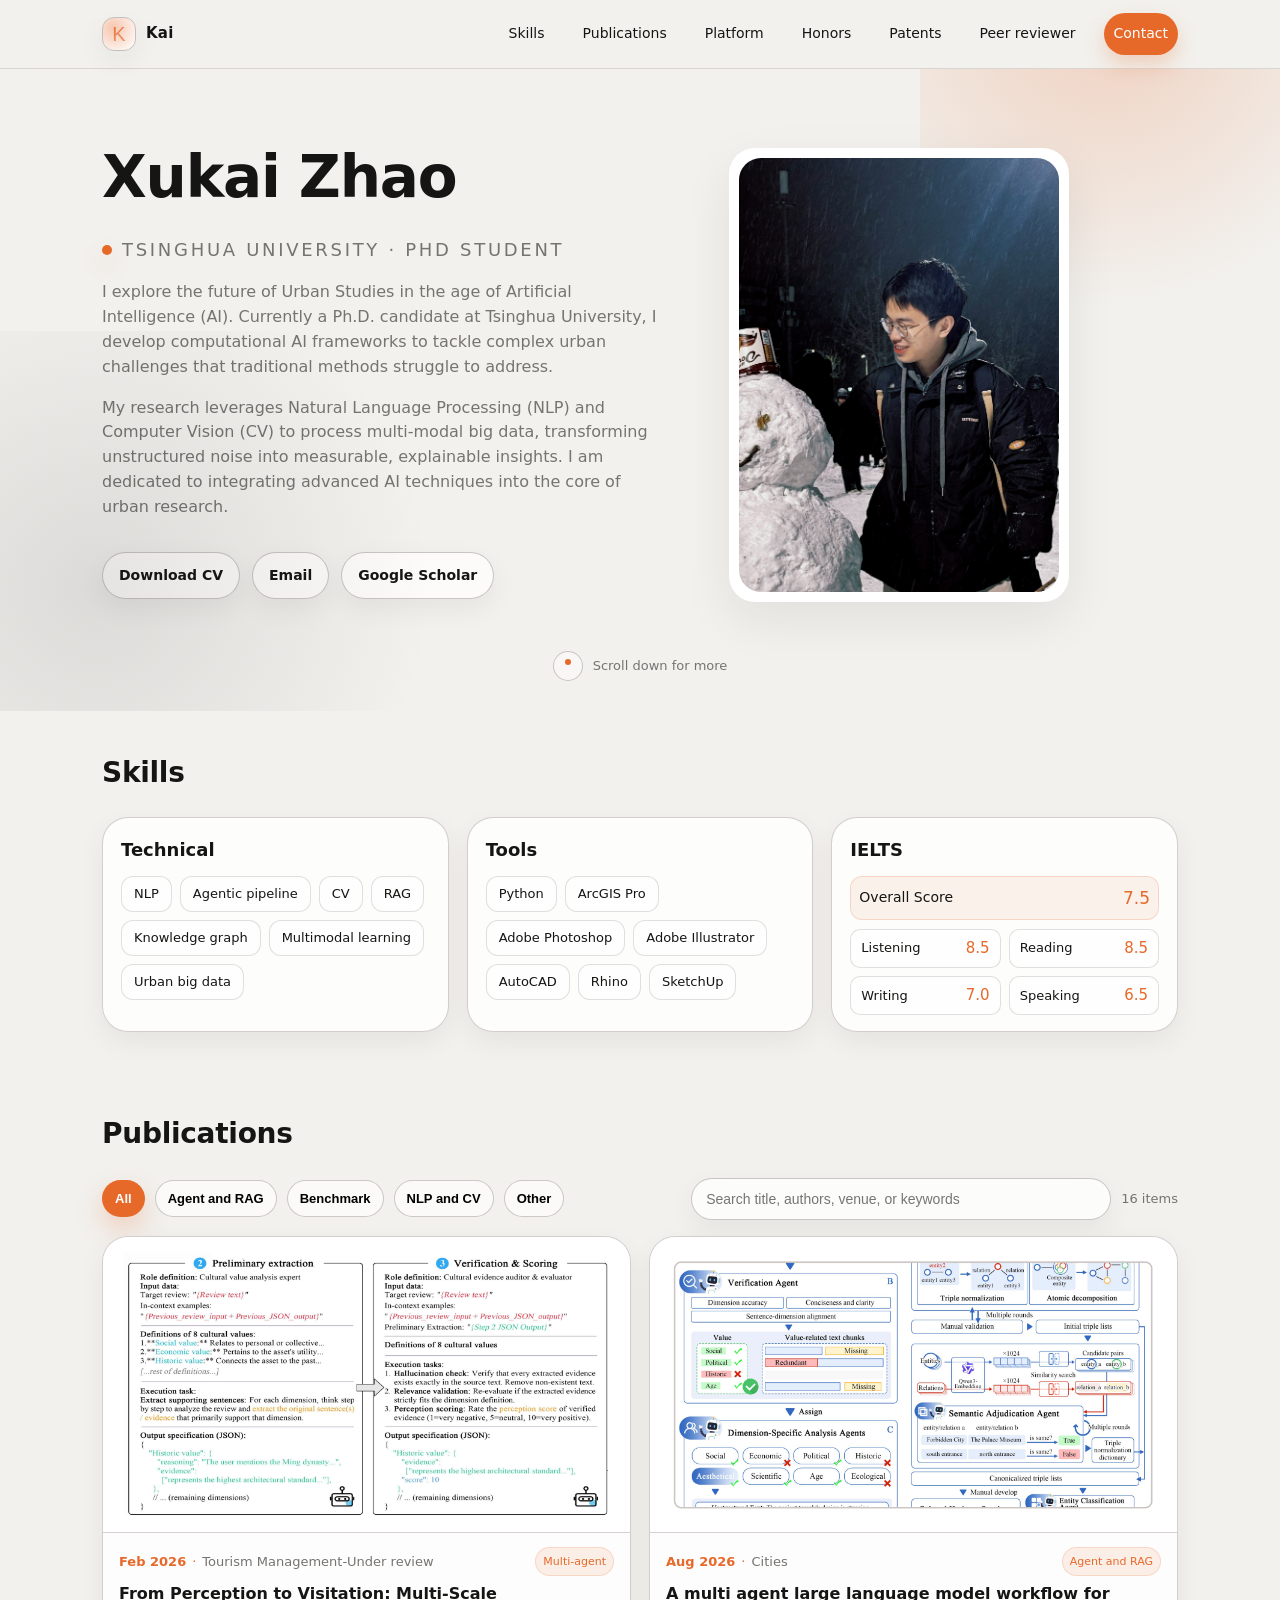
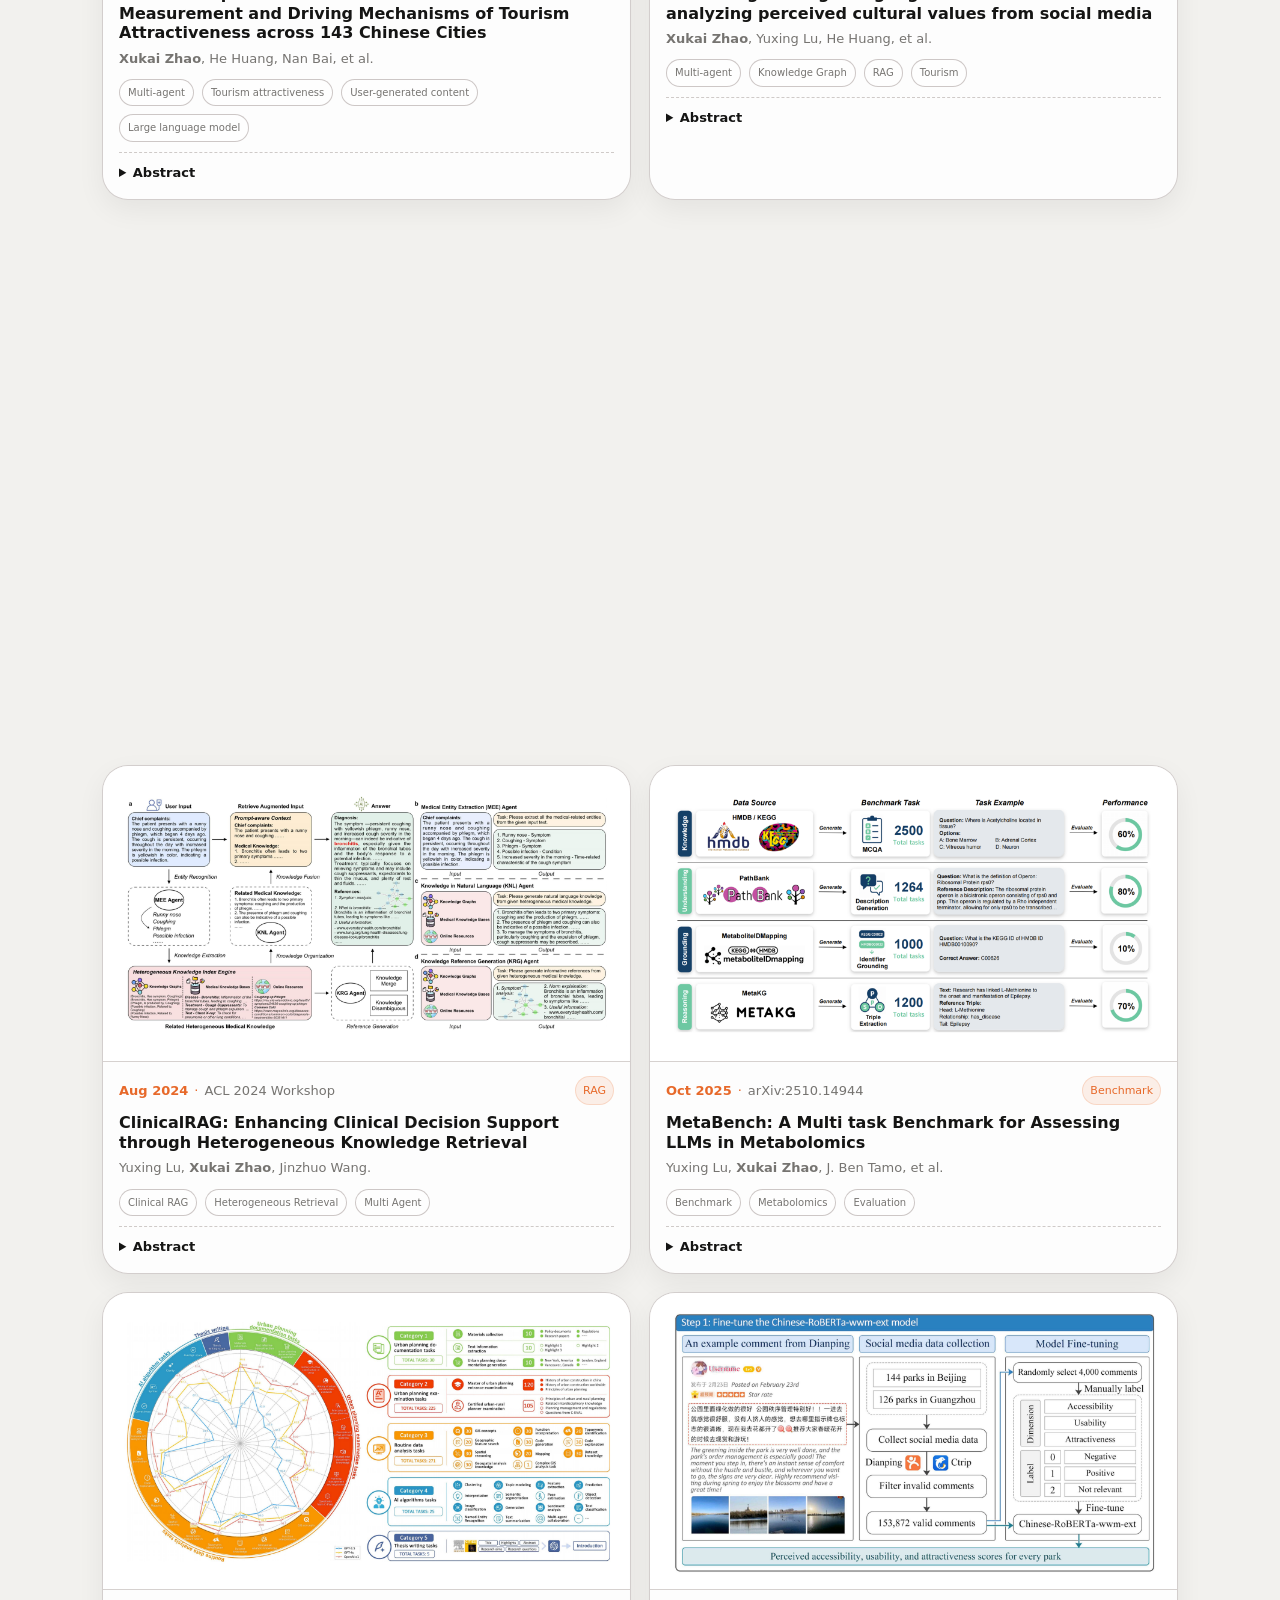
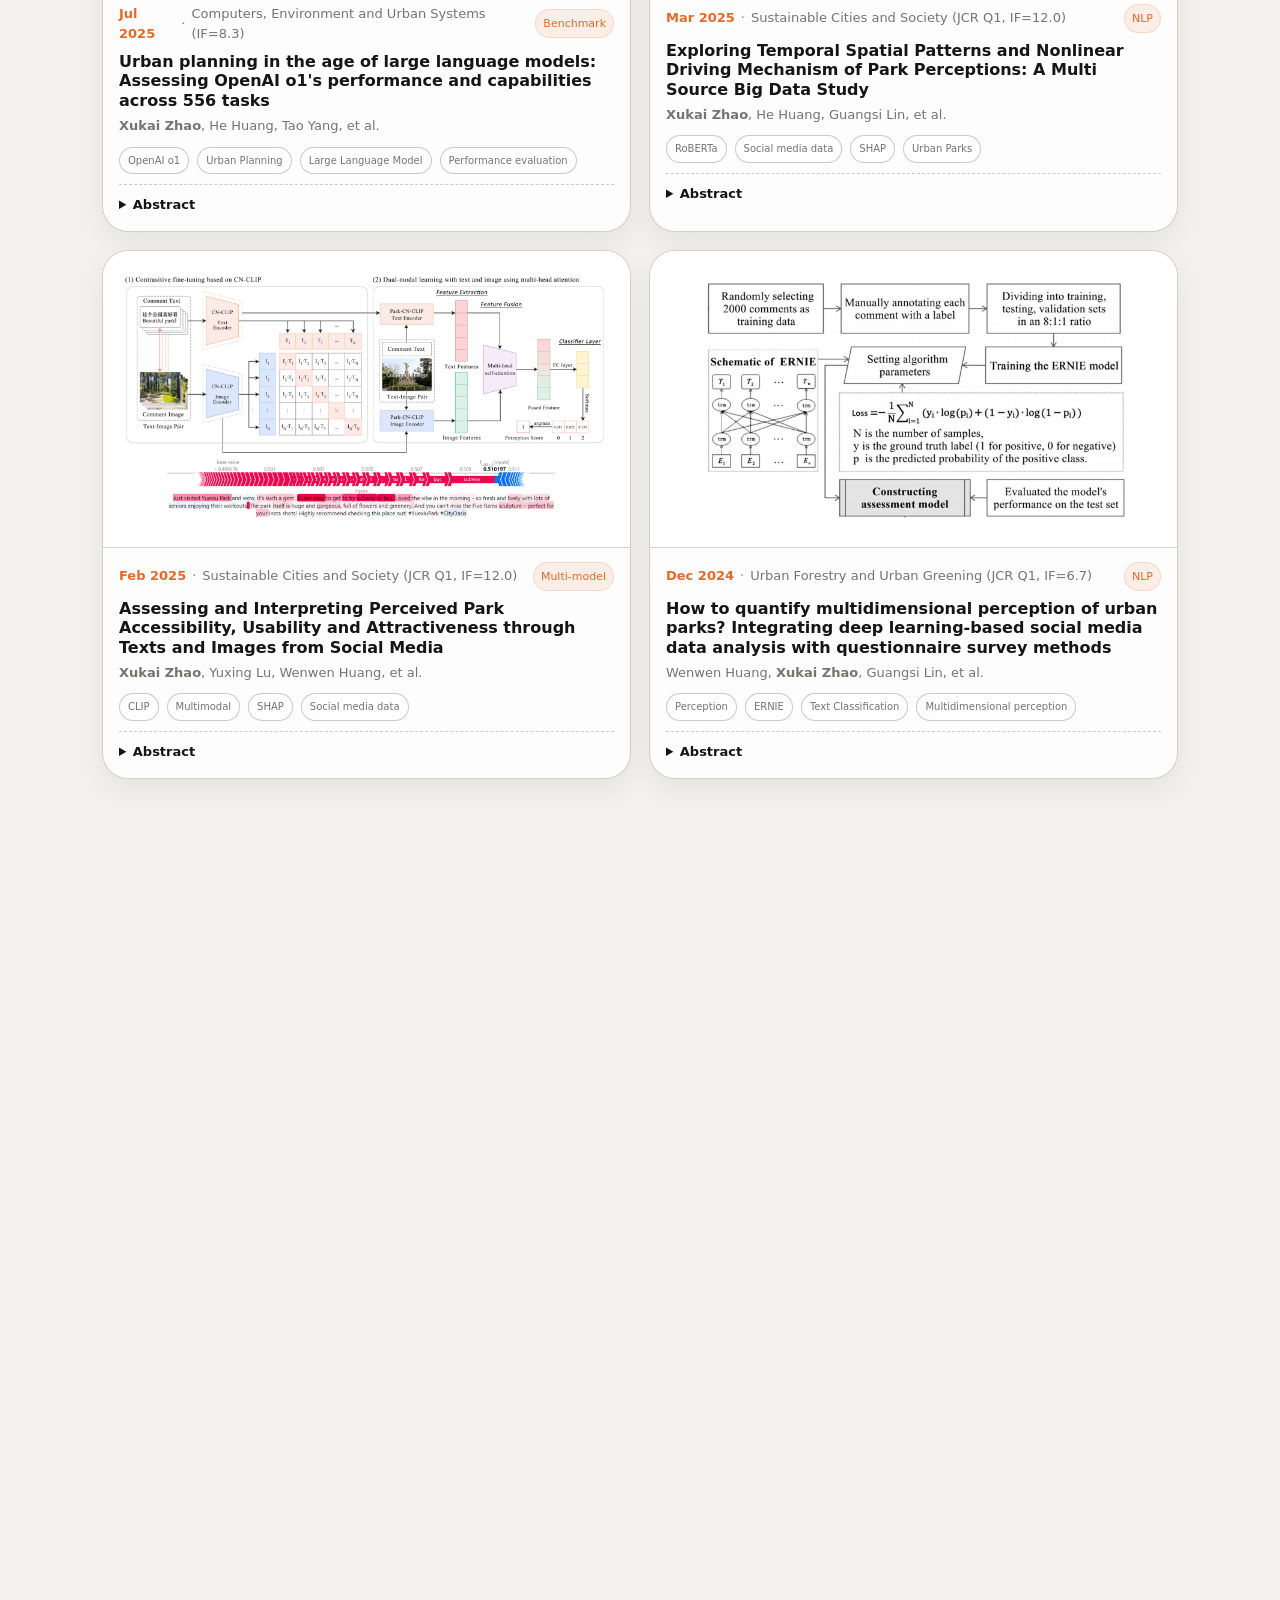
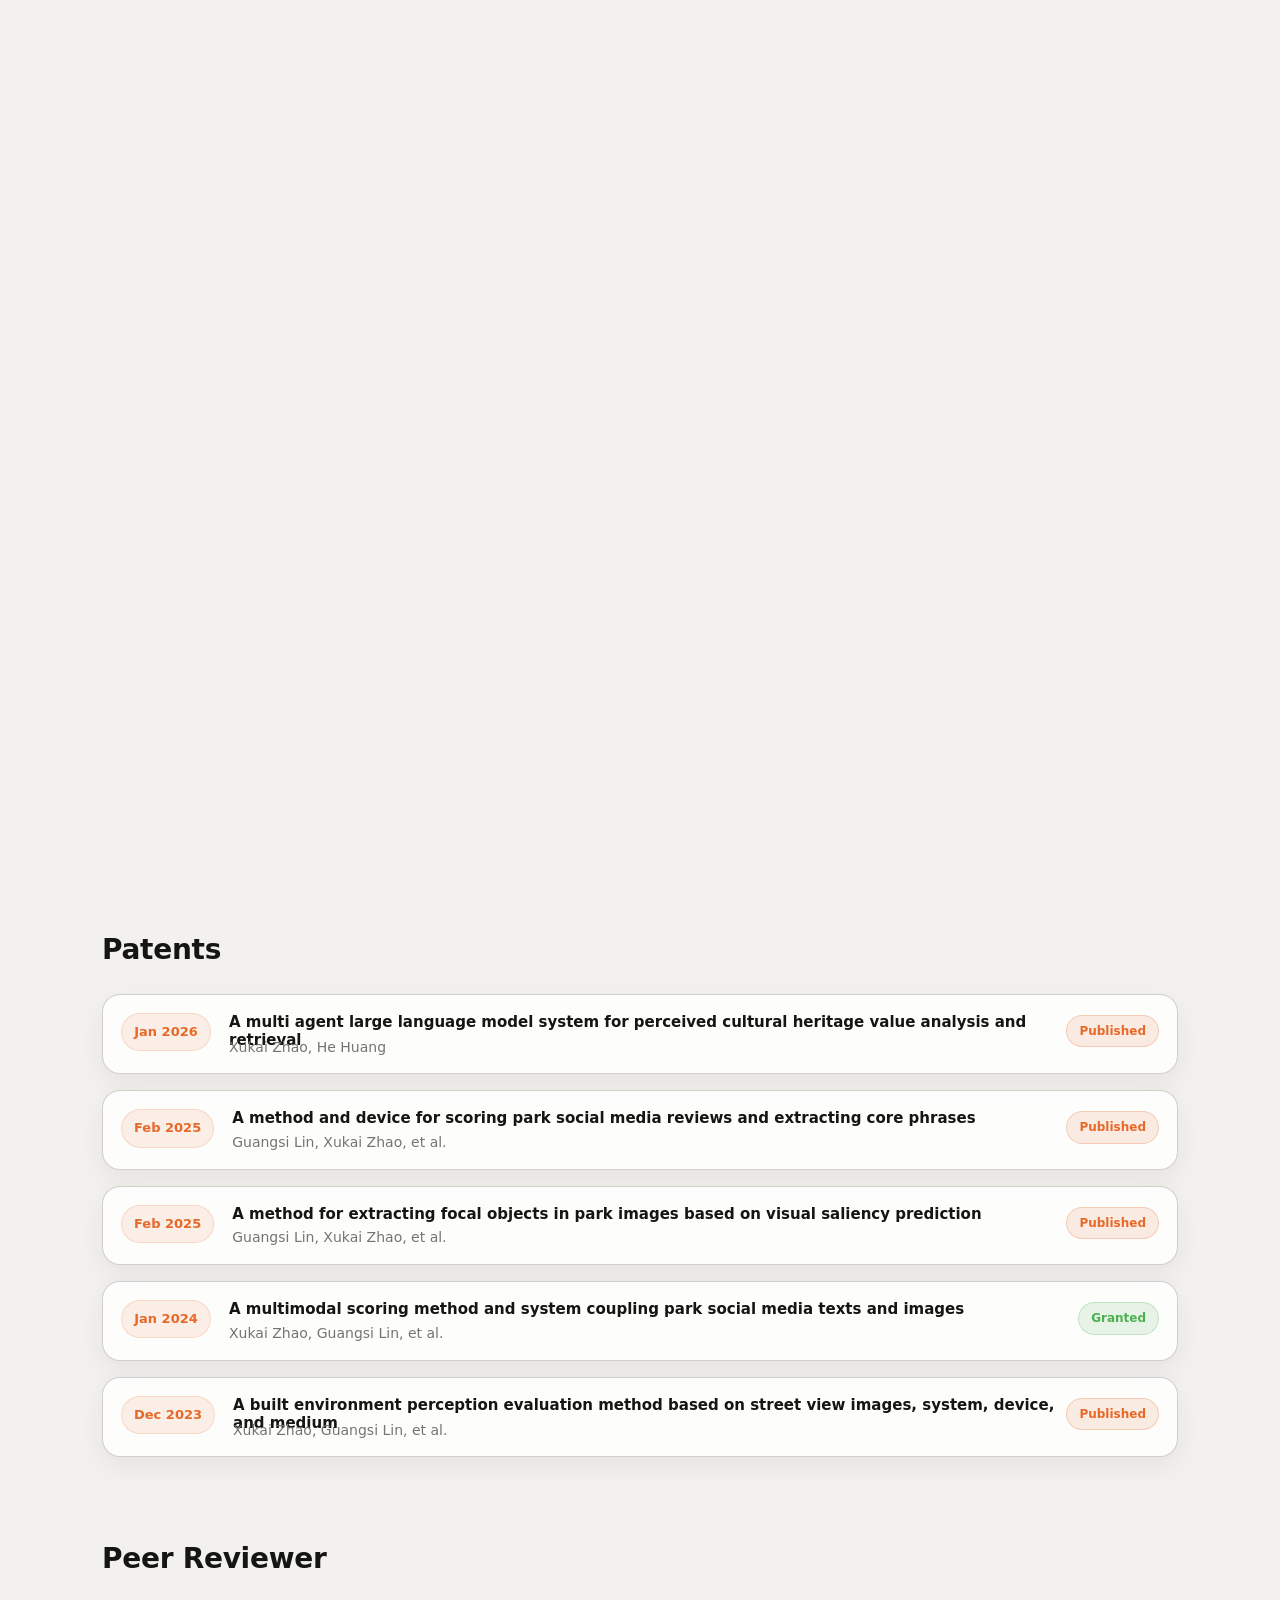
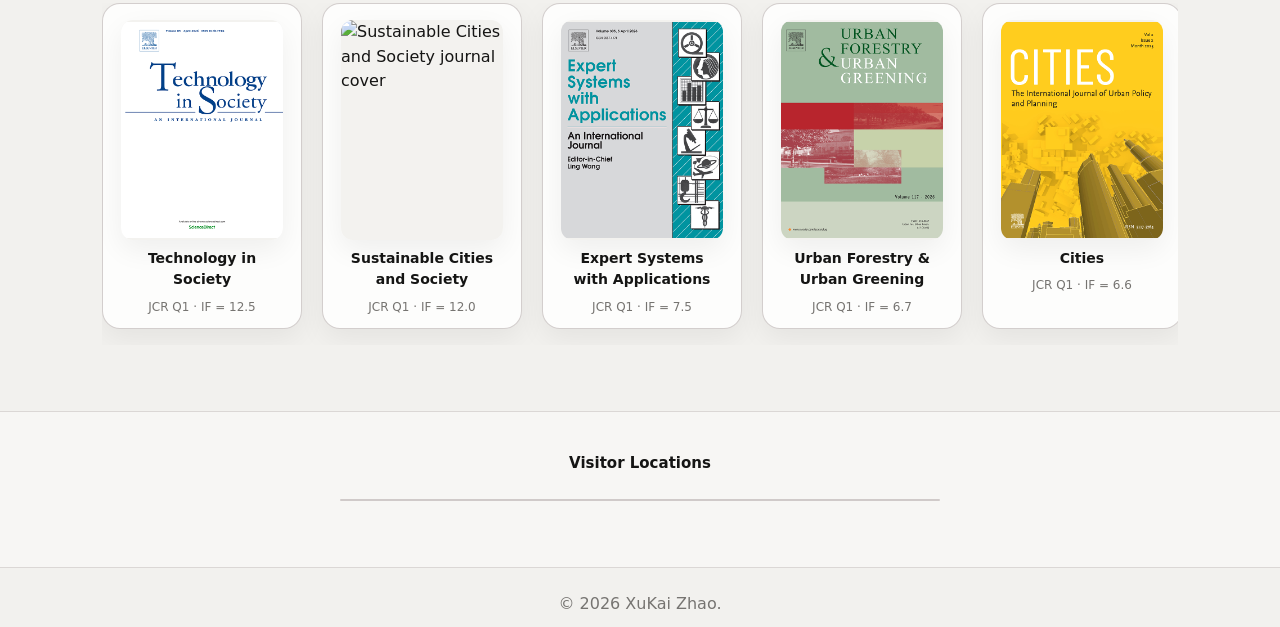
==== index.html @ 134b4904 "Update timeline content for awards and prizes" ====
<!doctype html>
<html lang="en">
<head>
  <meta charset="utf-8">
  <meta name="viewport" content="width=device-width, initial-scale=1">
  <title>Xukai · Personal Website</title>
  <meta name="description" content="Xukai Zhao. PhD student at Tsinghua University School of Architecture. Research on AI and urban perception, agentic workflows, RAG, and multimodal urban analytics.">
  <link rel="icon" href="assets/avatar.png">
  <link rel="stylesheet" href="styles.css">
</head>
<body>
  <a class="skip-link" href="#main">Skip to content</a>

  <header class="topbar">
    <div class="container topbar-inner">
      <a class="brand" href="#top" aria-label="Back to top">
        <span class="brand-mark">
          <span class="brand-k">K</span>
        </span>
        <span class="brand-text">Kai</span>
      </a>

      <button class="nav-toggle" aria-label="Open menu" aria-expanded="false">
        <span></span><span></span><span></span>
      </button>

      <nav class="nav" aria-label="Page navigation">
        <!-- <a href="#research">Research</a> -->
        <a href="#skills">Skills</a>
        <a href="#publications">Publications</a>
        <a href="#urban">Platform</a>
        <a href="#honors">Honors</a>
        <!-- <a href="#background">Background</a> -->
        <a href="#patents">Patents</a>
        <a href="#reviewer">Peer reviewer</a>
        <a class="nav-cta" href="#top">Contact</a>
        
      </nav>
    </div>
  </header>

  <main id="main">
    <section id="top" class="hero">
      <div class="container hero-grid">
        <div class="hero-text">
          <h1 class="reveal">Xukai Zhao</h1>
          <p class="kicker reveal" style="font-size: 18px;margin-bottom: 0em;">Tsinghua University · PhD Student</p>
          <p class="muted reveal">I explore the future of Urban Studies in the age of Artificial Intelligence (AI). Currently a Ph.D. candidate at Tsinghua University, I develop computational AI frameworks to tackle complex urban challenges that traditional methods struggle to address.</p>
          <p class="muted reveal">My research leverages Natural Language Processing (NLP) and Computer Vision (CV) to process multi-modal big data, transforming unstructured noise into measurable, explainable insights. I am dedicated to integrating advanced AI techniques into the core of urban research.</p>
          <div class="hero-actions reveal" style="margin-top: 2em;">
            <a class="btn primary" href="assets/Zhao_Xukai_CV.pdf" target="_blank" rel="noopener">Download CV</a>
            <a class="btn ghost" href="mailto:zhaoxk25@mails.tsinghua.edu.cn">Email</a>
            <a class="btn ghost" href="https://scholar.google.com/citations?user=Ko8zceoAAAAJ&hl=zh-CN&oi=ao" target="_blank" rel="noopener">Google Scholar</a>
          </div>

        </div>

        <div class="hero-media reveal">
          <div class="avatar-card hover-lift">
            <img src="assets/avatar.jpg" alt="Xukai Zhao" loading="eager">
          </div>

          </div>
        </div>
      </div>

      <div class="hero-scroll">
        <span class="scroll-ring" aria-hidden="true"></span>
        <span>Scroll down for more</span>
      </div>
    </section>

    <section id="skills" class="section">
      <div class="container">
        <div class="section-head">
          <h2 class="reveal">Skills</h2>
          <!-- <p class="muted reveal">Programming, spatial analysis, and research tooling.</p> -->
        </div>

        <div class="skills-grid">
          <div class="card reveal hover-lift">
            <h3>Technical</h3>
            <div class="pill-grid">
              <span class="pill">NLP</span>
              <span class="pill">Agentic pipeline</span>
              <span class="pill">CV</span>
              <span class="pill">RAG</span>
              <span class="pill">Knowledge graph</span>
              <span class="pill">Multimodal learning</span>
              <span class="pill">Urban big data</span>
            </div>
          </div>

          <div class="card reveal hover-lift">
            <h3>Tools</h3>
            <div class="pill-grid">
              <span class="pill">Python</span>
              <span class="pill">ArcGIS Pro</span>
              <span class="pill">Adobe Photoshop</span>
              <span class="pill">Adobe Illustrator</span>
              <span class="pill">AutoCAD</span>
              <span class="pill">Rhino</span>
              <span class="pill">SketchUp</span>
            </div>
          </div>

          <div class="card reveal hover-lift ielts-card">
            <h3>IELTS</h3>
            <div class="ielts-content">
              <div class="ielts-overall">
                <span class="ielts-label">Overall Score</span>
                <span class="ielts-score">7.5</span>
              </div>
              <div class="ielts-breakdown">
                <div class="ielts-item">
                  <span class="ielts-skill">Listening</span>
                  <span class="ielts-skill-score">8.5</span>
                </div>
                <div class="ielts-item">
                  <span class="ielts-skill">Reading</span>
                  <span class="ielts-skill-score">8.5</span>
                </div>
                <div class="ielts-item">
                  <span class="ielts-skill">Writing</span>
                  <span class="ielts-skill-score">7.0</span>
                </div>
                <div class="ielts-item">
                  <span class="ielts-skill">Speaking</span>
                  <span class="ielts-skill-score">6.5</span>
                </div>
              </div>
            </div>
          </div>
        </div>
    </section>
    <!-- <section id="research" class="section alt">
      <div class="container">
        <div class="section-head">
          <h2 class="reveal">Research</h2>
        </div>

        <div class="feature-grid">
          <div class="feature reveal">
            <div class="feature-title">
              <span class="feature-icon" aria-hidden="true">
                <svg viewBox="0 0 24 24" xmlns="http://www.w3.org/2000/svg">
                  <path d="M12 2l2 2h4a2 2 0 012 2v4a2 2 0 01-2 2h-1v2h1a2 2 0 012 2v4h-4v-3H9v3H5v-4a2 2 0 012-2h1v-2H8a2 2 0 01-2-2V6a2 2 0 012-2h4l2-2zM9 9a1 1 0 100 2 1 1 0 000-2zm6 0a1 1 0 100 2 1 1 0 000-2z"/>
                </svg>
              </span>
              <h3>Agent based collaboration</h3>
            </div>
            <p class="muted">Break complex pipelines into parallel roles, covering evidence discovery, extraction, conflict handling, aggregation, and report generation.</p>
          </div>
          <div class="feature reveal">
            <div class="feature-title">
              <span class="feature-icon" aria-hidden="true">
                <svg viewBox="0 0 24 24" xmlns="http://www.w3.org/2000/svg">
                  <path d="M6 5a3 3 0 116 0 3 3 0 01-6 0zm9 4a3 3 0 116 0 3 3 0 01-6 0zM5 15a3 3 0 116 0 3 3 0 01-6 0zm8.5-6.5l-2 2m7 3l-3 3M9 8l-3 4"/>
                </svg>
              </span>
              <h3>RAG and knowledge graphs</h3>
            </div>
            <p class="muted">Extract evidence triples from unstructured reviews and literature, build searchable graphs, and support traceable question answering.</p>
          </div>
          <div class="feature reveal">
            <div class="feature-title">
              <span class="feature-icon" aria-hidden="true">
                <svg viewBox="0 0 24 24" xmlns="http://www.w3.org/2000/svg">
                  <path d="M12 3l7 4-7 4-7-4 7-4zm0 7l7 4-7 4-7-4 7-4zm0 7l7 4-7 4-7-4 7-4z"/>
                </svg>
              </span>
              <h3>Multi source urban data</h3>
            </div>
            <p class="muted">Combine social media, street view, points of interest, remote sensing, and mobility signals to quantify perceptions at scale.</p>
          </div>
          <div class="feature reveal">
            <div class="feature-title">
              <span class="feature-icon" aria-hidden="true">
                <svg viewBox="0 0 24 24" xmlns="http://www.w3.org/2000/svg">
                  <path d="M4 19h16v2H4v-2zm2-10h3v7H6v-7zm5-4h3v11h-3V5zm5 6h3v5h-3v-5z"/>
                </svg>
              </span>
              <h3>Interpretable modeling</h3>
            </div>
            <p class="muted">Use methods such as SHAP, partial dependence analysis, and visual attribution to make mechanisms transparent and reusable.</p>
          </div>
        </div>
      </div>
    </section> -->

    <section id="publications" class="section">
      <div class="container">
        <div class="section-head">
          <h2 class="reveal">Publications</h2>
          <!-- <p class="muted reveal">Each paper card reserves space for an image. Replace placeholders with your own figures.</p> -->
        </div>

        <div class="pub-toolbar reveal">
          <div class="filters" role="tablist" aria-label="Publication filters">
            <button class="chip active" data-filter="All" role="tab" aria-selected="true">All</button>
            <button class="chip" data-filter="Agent and RAG" role="tab" aria-selected="false">Agent and RAG</button>
            <button class="chip" data-filter="Benchmark" role="tab" aria-selected="false">Benchmark</button>
            <button class="chip" data-filter="NLP and CV" role="tab" aria-selected="false">NLP and CV</button>
            <button class="chip" data-filter="Other" role="tab" aria-selected="false">Other</button>
          </div>

          <div class="searchbox">
            <label class="sr-only" for="pubSearch">Search publications</label>
            <input id="pubSearch" type="search" placeholder="Search title, authors, venue, or keywords">
            <div class="count" aria-live="polite"><span id="pubCount">0</span> items</div>
          </div>
        </div>

        <div class="paper-grid" id="paperGrid">
<article class="paper-card reveal" data-category="Agent and RAG">
      <div class="paper-media">
        <img src="assets/papers/2026_perception_visitation.jpg" alt="Figure placeholder for Perception and Visitation: Multi Scale Measurement and Driving Mechanisms of Tourism Attractiveness across 143 Cities" loading="lazy">
      </div>
      <div class="paper-body">
        <div class="paper-top">
          <div class="paper-meta"><span class="paper-date">Feb 2026</span> · <span class="paper-venue">Tourism Management-Under review</span></div>
          <div class="paper-category">Multi-agent</div>
        </div>
        <h3 class="paper-title"><a href="assets/pdfs/2026_perception_visitation.pdf" target="_blank" rel="noopener">From Perception to Visitation: Multi-Scale Measurement and Driving Mechanisms of Tourism Attractiveness across 143 Chinese Cities</a></h3>
        <p class="paper-authors"><strong>Xukai Zhao</strong>, He Huang, Nan Bai, et al.</p>
        <div class="tag-row"><span class="tag">Multi-agent</span><span class="tag">Tourism attractiveness</span><span class="tag">User-generated content</span><span class="tag">Large language model</span></div>
        <details class="paper-details">
          <summary>Abstract</summary>
          <p class="paper-abstract">Tourism is a driver of urban vitality and sustainable development. As tourism attractiveness emerges from interactions among tourists, attractions, and supporting conditions, effective management requires understanding how attraction and supporting conditions influence tourists’ subjective evaluations (perceived attractiveness), and how these aspects together shape realized visitation (revealed attractiveness). However, existing studies rarely examine this full chain simultaneously across large-scale systems. Addressing this gap, we propose a tourist-centered framework to measure and interpret tourism attractiveness across 2,128 heritage attractions in 143 Chinese cities. Using 610,136 reviews, we quantify perceived attractiveness by aggregating eight cultural values extracted using a large language model pipeline (tolerance-1 accuracy=0.862), while proxying revealed attractiveness through review volume. We analyze both metrics at attraction, intra-city, and inter-city scales to investigate spatiotemporal patterns, and integrate attraction-, supporting-condition-, and city-level variables using XGBoost and SHAP to identify driving mechanisms. Results show that (1) both perceived and revealed attractiveness metrics exhibit a multi-core pattern clustered around Beijing, Shanghai, and Chengdu; (2) revealed attractiveness exhibits a distance-to-city-center decay and a polarized long-tail distribution; (3) major holidays increase visitation but diminish perceived attractiveness; (4) attraction-level attributes, especially official designation, visual quality, and ticket pricing, dominate both metrics but operate through different mechanisms; (5) positively perceived social, economic, scientific, historic and aesthetical values increase visitation, whereas political value is negatively associated; and (6) accessibility and spatial agglomeration contribute positively. Practically, multi-scale benchmarking and quadrant analyses identify underperforming attractions, while attraction-scale value profiles and mechanistic insights provide traceable evidence to support targeted strategies for sustainable tourism development.</p>
        </details>
      </div>
    </article>

<article class="paper-card reveal" data-category="Agent and RAG">
      <div class="paper-media">
        <img src="assets/papers/2025_cultural_values.png" alt="Figure placeholder for A multi agent large language model workflow for analyzing perceived cultural values from social media" loading="lazy">
      </div>
      <div class="paper-body">
        <div class="paper-top">
          <div class="paper-meta"><span class="paper-date">Aug 2026</span> · <span class="paper-venue">Cities</span></div>
          <div class="paper-category">Agent and RAG</div>
        </div>
        <h3 class="paper-title"><a href="https://authors.elsevier.com/a/1n8BFy5jP0Ykc" target="_blank" rel="noopener">A multi agent large language model workflow for analyzing perceived cultural values from social media</a></h3>
        <p class="paper-authors"><strong>Xukai Zhao</strong>, Yuxing Lu, He Huang, et al.</p>
        <div class="tag-row"><span class="tag">Multi-agent</span><span class="tag">Knowledge Graph</span><span class="tag">RAG</span><span class="tag">Tourism</span></div>
        <details class="paper-details">
          <summary>Abstract</summary>
          <p class="paper-abstract">Heritage attractions are key urban assets that embody cultural values, shape local identity, and support economic development through tourism. Understanding the values the public perceives in these assets, and the reasons behind these perceptions from a bottom-up, public-centered perspective, is essential for evidence-based urban and heritage policy. Social media data (SMD) presents opportunities for such analysis, yet current methods struggle to scale to national coverage and to convert unstructured text into operational, decision-ready urban knowledge. To address these challenges, we introduce a multi-agent large language model workflow that identifies and quantifies eight cultural values from SMD and extracts supporting evidence to construct Cultural Heritage Perception Graphs (CHPGs), which structure and reveal the underlying reasons. Analyzing 284,030 online comments on 703 heritage attractions across 141 Chinese cities, we map how different cultural values are expressed, co-occur, and vary spatially across cities. The results highlight the prominence of aesthetical and social dimensions in public discourse, alongside more selective and context-dependent expressions of the other value dimensions. At the city level, overall perception scores correlate positively with comment volume, tourism revenue, and GDP per capita, revealing four distinct city profiles that can guide targeted management strategies. In practice, our CHPG-powered retrieval-augmented generation (RAG) system translates unstructured SMD into interactive, evidence-based insights, helping bridge the gap between public feedback and actionable decision making and supporting heritage management that is more responsive to public perception.</p>
        </details>
      </div>
    </article>

<article class="paper-card reveal" data-category="Agent and RAG">
      <div class="paper-media">
        <img src="assets/papers/2025_karma.png" alt="Figure placeholder for KARMA: Leveraging Multi Agent LLMs for Automated Knowledge Graph Enrichment" loading="lazy">
      </div>
      <div class="paper-body">
        <div class="paper-top">
          <div class="paper-meta"><span class="paper-date">Dec 2025</span> · <span class="paper-venue">NeurIPS 2025 Spotlight</span></div>
          <div class="paper-category">Multi-agent</div>
        </div>
        <h3 class="paper-title"><a href="https://openreview.net/forum?id=k0wyi4cOGy" target="_blank" rel="noopener">KARMA: Leveraging Multi Agent LLMs for Automated Knowledge Graph Enrichment</a></h3>
        <p class="paper-authors">Yuxing Lu, Wei Wu, <strong>Xukai Zhao</strong>, et al.</p>
        <div class="tag-row"><span class="tag">Multi-agent</span><span class="tag">KG Enrichment</span><span class="tag">Automation</span></div>
        <details class="paper-details">
          <summary>Abstract</summary>
          <p class="paper-abstract">Maintaining comprehensive and up-to-date knowledge graphs (KGs) is critical for modern AI systems, but manual curation struggles to scale with the rapid growth of scientific literature. This paper presents KARMA, a novel framework employing multi-agent large language models (LLMs) to automate KG enrichment through structured analysis of unstructured text. Our approach employs nine collaborative agents, spanning entity discovery, relation extraction, schema alignment, and conflict resolution that iteratively parse documents, verify extracted knowledge, and integrate it into existing graph structures while adhering to domain-specific schema. Experiments on 1,200 PubMed articles from three different domains demonstrate the effectiveness of KARMA in knowledge graph enrichment, with the identification of up to 38,230 new entities while achieving 83.1% LLM-verified correctness and reducing conflict edges by 18.6% through multi-layer assessments.</p>
        </details>
      </div>
    </article>

<article class="paper-card reveal" data-category="Agent and RAG">
      <div class="paper-media">
        <img src="assets/papers/2025_doctor_like.png" alt="Figure placeholder for Towards Doctor Like Reasoning: Medical RAG Fusing Knowledge with Patient Analogy through Textual Gradients" loading="lazy">
      </div>
      <div class="paper-body">
        <div class="paper-top">
          <div class="paper-meta"><span class="paper-date">Dec 2025</span> · <span class="paper-venue">NeurIPS 2025 Poster</span></div>
          <div class="paper-category">Agent and RAG</div>
        </div>
        <h3 class="paper-title"><a href="https://openreview.net/forum?id=KPlskOuZ46" target="_blank" rel="noopener">Towards Doctor Like Reasoning: Medical RAG Fusing Knowledge with Patient Analogy through Textual Gradients</a></h3>
        <p class="paper-authors">Yuxing Lu, Gecheng Fu, Wei Wu, <strong>Xukai Zhao</strong>, et al.</p>
        <div class="tag-row"><span class="tag">Medical RAG</span><span class="tag">TextGrad</span><span class="tag">Multi Agent</span></div>
        <details class="paper-details">
          <summary>Abstract</summary>
          <p class="paper-abstract">Existing medical RAG systems mainly leverage knowledge from medical knowledge bases, neglecting the crucial role of experiential knowledge derived from similar patient cases - a key component of human clinical reasoning. To bridge this gap, we propose DoctorRAG, a RAG framework that emulates doctor-like reasoning by integrating both explicit clinical knowledge and implicit case-based experience. DoctorRAG enhances retrieval precision by first allocating conceptual tags for queries and knowledge sources, together with a hybrid retrieval mechanism from both relevant knowledge and patient. In addition, a Med-TextGrad module using multi-agent textual gradients is integrated to ensure that the final output adheres to the retrieved knowledge and patient query. Comprehensive experiments on multilingual, multitask datasets demonstrate that DoctorRAG significantly outperforms strong baseline RAG models and gains improvements from iterative refinements. Our approach generates more accurate, relevant, and comprehensive responses, taking a step towards more doctor-like medical reasoning systems.</p>
        </details>
      </div>
    </article>

<article class="paper-card reveal" data-category="Agent and RAG">
      <div class="paper-media">
        <img src="assets/papers/2024_clinicalrag.jpg" alt="Figure placeholder for ClinicalRAG: Enhancing Clinical Decision Support through Heterogeneous Knowledge Retrieval" loading="lazy">
      </div>
      <div class="paper-body">
        <div class="paper-top">
          <div class="paper-meta"><span class="paper-date">Aug 2024</span> · <span class="paper-venue">ACL 2024 Workshop</span></div>
          <div class="paper-category">RAG</div>
        </div>
        <h3 class="paper-title"><a href="https://aclanthology.org/2024.knowllm-1.6/" target="_blank" rel="noopener">ClinicalRAG: Enhancing Clinical Decision Support through Heterogeneous Knowledge Retrieval</a></h3>
        <p class="paper-authors">Yuxing Lu, <strong>Xukai Zhao</strong>, Jinzhuo Wang.</p>
        <div class="tag-row"><span class="tag">Clinical RAG</span><span class="tag">Heterogeneous Retrieval</span><span class="tag">Multi Agent</span></div>
        <details class="paper-details">
          <summary>Abstract</summary>
          <p class="paper-abstract">Large Language Models (LLMs) have revolutionized text generation across diverse domains, showcasing an ability to mimic human-like text with remarkable accuracy. Yet, these models frequently encounter a significant hurdle: producing hallucinations, a flaw particularly detrimental in the healthcare domain where precision is crucial. In this paper, we introduce ClinicalRAG, a novel multi-agent pipeline to rectify this issue by incorporating heterogeneous medical knowledge—both structured and unstructured—into LLMs to bolster diagnosis accuracy. ClinicalRAG can extract related medical entities from user inputs and dynamically integrate relevant medical knowledge during the text generation process. Comparative analyses reveal that ClinicalRAG significantly outperforms knowledge-deficient methods, offering enhanced reliability in clinical decision support. This advancement marks a pivotal proof-of-concept step towards mitigating misinformation risks in healthcare applications of LLMs.</p>
        </details>
      </div>
    </article>

<article class="paper-card reveal" data-category="Benchmark">
      <div class="paper-media">
        <img src="assets/papers/2025_metabench.png" alt="Figure placeholder for MetaBench: A Multi task Benchmark for Assessing LLMs in Metabolomics" loading="lazy">
      </div>
      <div class="paper-body">
        <div class="paper-top">
          <div class="paper-meta"><span class="paper-date">Oct 2025</span> · <span class="paper-venue">arXiv:2510.14944</span></div>
          <div class="paper-category">Benchmark</div>
        </div>
        <h3 class="paper-title"><a href="https://arxiv.org/abs/2510.14944" target="_blank" rel="noopener">MetaBench: A Multi task Benchmark for Assessing LLMs in Metabolomics</a></h3>
        <p class="paper-authors">Yuxing Lu, <strong>Xukai Zhao</strong>, J. Ben Tamo, et al.</p>
        <div class="tag-row"><span class="tag">Benchmark</span><span class="tag">Metabolomics</span><span class="tag">Evaluation</span></div>

        

        <details class="paper-details">
          <summary>Abstract</summary>
          <p class="paper-abstract">Large Language Models (LLMs) have demonstrated remarkable capabilities on general text; however, their proficiency in specialized scientific domains that require deep, interconnected knowledge remains largely uncharacterized. Metabolomics presents unique challenges with its complex biochemical pathways, heterogeneous identifier systems, and fragmented databases. To systematically evaluate LLM capabilities in this domain, we introduce MetaBench, the first benchmark for metabolomics assessment. Curated from authoritative public resources, MetaBench evaluates five capabilities essential for metabolomics research: knowledge, understanding, grounding, reasoning, and research. Our evaluation of 25 open- and closed-source LLMs reveals distinct performance patterns across metabolomics tasks: while models perform well on text generation tasks, cross-database identifier grounding remains challenging even with retrieval augmentation. Model performance also decreases on long-tail metabolites with sparse annotations. With MetaBench, we provide essential infrastructure for developing and evaluating metabolomics AI systems, enabling systematic progress toward reliable computational tools for metabolomics research.</p>
        </details>
      </div>
    </article>

<article class="paper-card reveal" data-category="Benchmark">
      <div class="paper-media">
        <img src="assets/papers/2025_urban_planning_llm.jpg" alt="Figure placeholder for Urban planning in the age of large language models: Assessing OpenAI o1&#x27;s performance and capabilities across 556 tasks" loading="lazy">
      </div>
      <div class="paper-body">
        <div class="paper-top">
          <div class="paper-meta"><span class="paper-date">Jul 2025</span> · <span class="paper-venue">Computers, Environment and Urban Systems (IF=8.3)</span></div>
          <div class="paper-category">Benchmark</div>
        </div>
        <h3 class="paper-title"><a href="https://www.sciencedirect.com/science/article/abs/pii/S0198971525000857" target="_blank" rel="noopener">Urban planning in the age of large language models: Assessing OpenAI o1&#x27;s performance and capabilities across 556 tasks</a></h3>
        <p class="paper-authors"><strong>Xukai Zhao</strong>, He Huang, Tao Yang, et al.</p>
        <div class="tag-row"><span class="tag">OpenAI o1</span><span class="tag">Urban Planning</span><span class="tag">Large Language Model</span><span class="tag">Performance evaluation</span></div>
        <details class="paper-details">
          <summary>Abstract</summary>
          <p class="paper-abstract">Integrating Large Language Models (LLMs) into urban planning presents significant opportunities to enhance efficiency and support data-driven city development strategies. Despite their potential, the specific capabilities of LLMs within the urban planning context remain underexplored, and the field lacks standardized benchmarks for systematic evaluation. This study presents the first comprehensive evaluation focused on OpenAI o1's performance and capabilities in urban planning, systematically benchmarking it against GPT-3.5 and GPT-4o using an original open-source benchmark comprising 556 tasks across five critical categories: urban planning documentation, examinations, routine data analysis, AI algorithm support, and thesis writing. Through rigorous testing and manual analysis of 170,627 words of generated output, OpenAI o1 consistently outperformed its counterparts, achieving an average performance score of 84.08 % compared to 69.30 % for GPT-4o and 45.27 % for GPT-3.5. Our findings highlight o1's strengths in domain knowledge mastery, basic operational competence, and coding capabilities, demonstrating its potential applications in information retrieval, urban data analytics, planning decision support, educational assistance, and LLM-based agent development. However, significant limitations were identified, including inability in urban design, susceptibility to fabricating information, moderate academic writing quality, challenges in high-level professional examinations, and spatial reasoning, and limited support for specialized or emerging AI algorithms. Future optimizations should prioritize enhancing multimodal integration, implementing robust validation mechanisms, adopting adaptive learning strategies, and enabling domain-specific fine-tuning to meet urban planners' specialized needs. These advancements would enable LLMs to better support the evolving demands of urban planning, allowing professionals to focus more on strategic decision-making and the creative aspects of the field.</p>
        </details>
      </div>
    </article>

<article class="paper-card reveal" data-category="NLP">
      <div class="paper-media">
        <img src="assets/papers/2025_park_perceptions_patterns.jpg" alt="Figure placeholder for Exploring Temporal Spatial Patterns and Nonlinear Driving Mechanism of Park Perceptions: A Multi Source Big Data Study" loading="lazy">
      </div>
      <div class="paper-body">
        <div class="paper-top">
          <div class="paper-meta"><span class="paper-date">Mar 2025</span> · <span class="paper-venue">Sustainable Cities and Society (JCR Q1, IF=12.0)</span></div>
          <div class="paper-category">NLP</div>
        </div>
        <h3 class="paper-title"><a href="https://www.sciencedirect.com/science/article/abs/pii/S2210670724009053" target="_blank" rel="noopener">Exploring Temporal Spatial Patterns and Nonlinear Driving Mechanism of Park Perceptions: A Multi Source Big Data Study</a></h3>
        <p class="paper-authors"><strong>Xukai Zhao</strong>, He Huang, Guangsi Lin, et al.</p>
        <div class="tag-row"><span class="tag">RoBERTa</span><span class="tag">Social media data</span><span class="tag">SHAP</span><span class="tag">Urban Parks</span></div>
        <details class="paper-details">
          <summary>Abstract</summary>
          <p class="paper-abstract">To fully realize the benefits of parks, they must be both accessible and usable, with those excelling in these aspects often perceived as more attractive. Traditional surveys for evaluating perceived park accessibility, usability, and attractiveness are expensive and time-consuming, prompting the adoption of social media data as a viable alternative. This study fine-tuned the Chinese-RoBERTa-wwm-ext model on a specially curated dataset to measure perceived accessibility, usability, and attractiveness across 270 parks in Beijing and Guangzhou through 153,872 online comments. We conducted statistical analyses to uncover temporal patterns and incorporate park perception scores into the 2SFCA method for spatial distribution analysis. Additionally, we utilized XGBoost, SHAP, and PDP to investigate the nonlinear driving mechanisms behind these perceptions. Key findings include: (1) Park visitation demonstrates a strong seasonal pattern, with central urban parks consistently outperforming suburban ones; (2) Central subdistricts might face reduced park services due to high population demands; (3) Accessibility is significantly influenced by ticket pricing and transportation availability, especially bus stations; (4) Usability is optimal at a moderate density of sports and fitness facilities (22 per km2) and proximity to residential areas; (5) Attractiveness benefits from closeness to the Central Business District and amenities such as toilets and restaurants, with a critical park size threshold of 9 km2. These public-oriented analyses identify areas for improvement and factors shaping public perceptions, providing valuable guidance for strategic decision-making and effective urban management.</p>
        </details>
      </div>
    </article>

<article class="paper-card reveal" data-category="NLP and CV">
      <div class="paper-media">
        <img src="assets/papers/2025_park_accessibility_multimodal.png" alt="Figure placeholder for Assessing and Interpreting Perceived Park Accessibility, Usability and Attractiveness through Texts and Images from Social Media" loading="lazy">
      </div>
      <div class="paper-body">
        <div class="paper-top">
          <div class="paper-meta"><span class="paper-date">Feb 2025</span> · <span class="paper-venue">Sustainable Cities and Society (JCR Q1, IF=12.0)</span></div>
          <div class="paper-category">Multi-model</div>
        </div>
        <h3 class="paper-title"><a href="https://www.sciencedirect.com/science/article/abs/pii/S221067072400444X" target="_blank" rel="noopener">Assessing and Interpreting Perceived Park Accessibility, Usability and Attractiveness through Texts and Images from Social Media</a></h3>
        <p class="paper-authors"><strong>Xukai Zhao</strong>, Yuxing Lu, Wenwen Huang, et al.</p>
        <div class="tag-row"><span class="tag">CLIP</span><span class="tag">Multimodal</span><span class="tag">SHAP</span><span class="tag">Social media data</span></div>
        <details class="paper-details">
          <summary>Abstract</summary>
          <p class="paper-abstract">Understanding public perceptions of urban parks is essential for their effective management. While conventional survey methods are resource-intensive, Social Media Data (SMD) offers a cost-effective alternative to gathering public insights. However, using SMD for park perception assessment remains challenges, particularly in integrating text and image analysis and filtering irrelevant content to identify influencing factors across various dimensions. Based on a manually curated dataset, this study introduces the Park Dual-modal Perception (PDP) model, a cutting-edge approach combining SMD text and image analysis to evaluate perceived park accessibility, usability, and attractiveness with an average accuracy of 86.81 %, outperforming the commonly used BERT model by 8.26 %. Utilizing SMD from 130 parks in Guangzhou, the model effectively quantifies the three dimensions, generating visual scoring maps to identify parks with lower perceived scores at the urban scale. Further incorporation of SHapley Additive exPlanations (SHAP) within the PDP model filters 82.79 % of irrelevant words and extracts 158 thematic words and 954 associated words, providing targeted suggestions for park improvements. Our findings indicate that (1) factors such as distance, travel time, ticket prices, and proximity to commercial amenities critically influence park accessibility. (2) Park usability hinges on park's ability to serve diverse groups and provide well-maintained, multifunctional facilities. (3) Park attractiveness is closely linked with the cultural and regulatory characteristics of ecosystem services. Our methodology combines assessment and interpretation of public perceptions at both city and park scales. It aids decision-makers in identifying low-rated parks and understanding the underlying reasons, thereby facilitating more informed urban planning decisions.</p>
        </details>
      </div>
    </article>

<article class="paper-card reveal" data-category="NLP and CV">
      <div class="paper-media">
        <img src="assets/papers/2024_multidimensional_perception.png" alt="Figure placeholder for How to Quantify Multidimensional Perception of Urban Parks?" loading="lazy">
      </div>
      <div class="paper-body">
        <div class="paper-top">
          <div class="paper-meta"><span class="paper-date">Dec 2024</span> · <span class="paper-venue">Urban Forestry and Urban Greening (JCR Q1, IF=6.7)</span></div>
          <div class="paper-category">NLP</div>
        </div>
        <h3 class="paper-title"><a href="https://www.sciencedirect.com/science/article/abs/pii/S1618866725000883" target="_blank" rel="noopener">How to quantify multidimensional perception of urban parks? Integrating deep learning-based social media data analysis with questionnaire survey methods</a></h3>
        <p class="paper-authors">Wenwen Huang, <strong>Xukai Zhao</strong>, Guangsi Lin, et al.</p>
        <div class="tag-row"><span class="tag">Perception</span><span class="tag">ERNIE</span><span class="tag">Text Classification</span><span class="tag">Multidimensional perception</span></div>
        <details class="paper-details">
          <summary>Abstract</summary>
          <p class="paper-abstract">Urban parks are places where people regularly connect with nature and each other. Quantifying perceptions of urban parks presents significant changes. Recently, social media data has been increasingly used for studying landscape perceptions, preferences, and management. With the advent of deep learning techniques, the performance of NLP tasks has seen considerable improvement. We posed research questions at the methodological level: How could deep learning-based NLP methods be constructed to assess the multidimensional perception (MDP) of urban parks? How could the assessment performance of this method be validated? In this study, we constructed an MDP of urban parks assessment model based on ERNIE and subsequently conducted a questionnaire survey. By comparing the differences and similarities between the two data sets, we verified the model's assessment performance and proposed the application potential of deep learning-based methods. The findings indicated: (1) our model effectively obtained and assessed sentiment information from online reviews about park accessibility, safety, aesthetics, attractiveness, maintenance, and usability with an accuracy rate exceeding 80 %. (2) The questionnaire survey data confirmed the model's high efficacy, showing consistency in accessibility, aesthetics, and maintenance, but inconsistency in attractiveness and usability due to differences in data expression and timeliness. (3) Deep learning-based NLP methods significantly enhanced sentiment analysis of social media data, showing great potential for practical applications. The results could enhance the performance of sentiment analysis on social media data, serving as a decision-aid tool for park managers and policymakers, and providing valuable insights and guidance for park construction and management.</p>
        </details>
      </div>
    </article>

<article class="paper-card reveal" data-category="NLP and CV">
      <div class="paper-media">
        <img src="assets/papers/2024_panoramic_green_spaces.jpg" alt="Figure placeholder for Research on the Perception Evaluation of Urban Green Spaces Using Panoramic Images and Deep Learning" loading="lazy">
      </div>
      <div class="paper-body">
        <div class="paper-top">
          <div class="paper-meta"><span class="paper-date">Jul 2024</span> · <span class="paper-venue">Landscape Architecture Frontiers</span></div>
          <div class="paper-category">CV</div>
        </div>
        <h3 class="paper-title"><a href="https://www.researchgate.net/profile/Xukai-Zhao-2/publication/387931154_Research_on_the_Perception_Evaluation_of_Urban_Green_Spaces_Using_Panoramic_Images_and_Deep_Learning_A_Case_Study_of_Zhujiang_Park_in_Guangzhou/links/678244662fcfd011cc65bd6c/Research-on-the-Perception-Evaluation-of-Urban-Green-Spaces-Using-Panoramic-Images-and-Deep-Learning-A-Case-Study-of-Zhujiang-Park-in-Guangzhou.pdf" target="_blank" rel="noopener">Research on the Perception Evaluation of Urban Green Spaces Using Panoramic Images and Deep Learning</a></h3>
        <p class="paper-authors"><strong>Xukai Zhao</strong>, Guangsi Lin.</p>
        <div class="tag-row"><span class="tag">Panoramic images</span><span class="tag">ViT</span><span class="tag">Semantic Segmentation</span><span class="tag">Image classification</span></div>

        

        <details class="paper-details">
          <summary>Abstract</summary>
          <p class="paper-abstract">Visual quality assessment of urban green spaces is a majortopic in landscape architecture research, yet traditional methodsface limitations in practice. The rapid development of artificialintelligence and street-view big data offers opportunities foradvancing green space perception studies. However, the lack offull street view image coverage of green spaces in China poseschallenges for related research. Focusing on public landscapeperception evaluation, this research took Zhuiiang Park inGuangzhou, China as a case study. The research team utilizeoa convenient image collection method by panoramic cameraand an effective processing workflow, and then employed the Segformer-B5 semantic segmentation model and the ViT-base-p16image classification model to calculate four objective evaluationmetrics (green view index, sky view factor, road visibility index, andartificial structure visibility index) and four subiective evaluationmetrics (attractiveness, richness, naturalness, and depression)for visual quality assessment. Based on the spatial distributionresults of these metrics,comprehensive analvses were conductedand low-score areas were identified,Research results indicatethat vegetation and water features significantly enhance parkattractiveness and positive perceptions, while excessive sky andartificial structures produce negative effects; oppressive artificial landscapes and constrained architectural views also lower overalllandscape quality. The image collection and visual perceptionevaluation methods proposed in this study provide a scientific basisfor the renovation and management of urban green spaces.</p>
        </details>
      </div>
    </article>

<article class="paper-card reveal" data-category="NLP and CV">
      <div class="paper-media">
        <img src="assets/papers/2024_multiscale_scoring.jpg" alt="Figure placeholder for Multiscale Scoring Model for Enhanced Urban Perception Evaluation" loading="lazy">
      </div>
      <div class="paper-body">
        <div class="paper-top">
          <div class="paper-meta"><span class="paper-date">Mar 2024</span> · <span class="paper-venue">ICASSP 2024 (CCF-B)</span></div>
          <div class="paper-category">CV</div>
        </div>
        <h3 class="paper-title"><a href="https://ieeexplore.ieee.org/abstract/document/10447909" target="_blank" rel="noopener">Multiscale Scoring Model for Enhanced Urban Perception Evaluation</a></h3>
        <p class="paper-authors"><strong>Xukai Zhao</strong>, Yuxing Lu, Jinzhuo Wang.</p>
        <div class="tag-row"><span class="tag">ViT</span><span class="tag">Place Pulse</span><span class="tag">Image classification</span><span class="tag">Perception evaluation</span></div>

        

        <details class="paper-details">
          <summary>Abstract</summary>
          <p class="paper-abstract">Effective urban management, renewal, and development rely on identifying low-quality areas within the city. However, previous studies have been limited by low-volume handcraft surveys and a dearth of data sources, making it difficult to understand human perception within the urban environment. In this paper, we propose a powerful yet simple scoring model to perform street view image recognition and evaluation which utilizes both global information and feature-level semantic information of street elements, resulting in a high-precision perception model on 6 indexes (Beautiful, Lively, Safe, Wealthy, Boring, and Depressing) from Place Pulse 2.0 dataset. The model is then independently applied to a large-scale and fine-grained evaluation task of 4,384 street view images in Shameen Region, Guangzhou, providing valuable perception details and decision-making support for urban planning for the local government. We believe our work will accelerate the digitization and intelligent transformation of municipal engineering.</p>
        </details>
      </div>
    </article>

<article class="paper-card reveal" data-category="NLP and CV">
      <div class="paper-media">
        <img src="assets/papers/2023_visual_qualities_street_view.png" alt="Figure placeholder for An integrated deep learning approach for assessing the visual qualities of built environments utilizing street view images" loading="lazy">
      </div>
      <div class="paper-body">
        <div class="paper-top">
          <div class="paper-meta"><span class="paper-date">Dec 2023</span> · <span class="paper-venue">EAAI (JCR Q1, IF=8.0)</span></div>
          <div class="paper-category">CV</div>
        </div>
        <h3 class="paper-title"><a href="https://www.sciencedirect.com/science/article/abs/pii/S0952197623019899" target="_blank" rel="noopener">An integrated deep learning approach for assessing the visual qualities of built environments utilizing street view images</a></h3>
        <p class="paper-authors"><strong>Xukai Zhao</strong>, Yuxing Lu, Guangsi Lin.</p>
        <div class="tag-row"><span class="tag">ConvNeXt</span><span class="tag">Segformer-B5</span><span class="tag">Grad CAM</span><span class="tag">Street View</span></div>

        

        <details class="paper-details">
          <summary>Abstract</summary>
          <p class="paper-abstract">Investigating residents' visual preferences and perception of built environments is crucial in visual landscape assessment (VLA). While traditional methods face challenges in large-scale applications, the advancement of deep learning techniques and the availability of street view images (SVIs) present new opportunities. However, existing approaches for assessing SVIs' visual qualities are of lower precision, and the link between objective visual elements and subjective perceptions of SVIs remains unclear. In this study, we propose a novel deep learning approach, “SegFormer-B5 + ConvNeXt-B + RF”, which achieves an average accuracy of 78.47% in predicting six subjective perceptions (beautiful, boring, depressing, lively, safe, and wealthy) within the Place Pulse 2.0 dataset. This provides an effective tool for assessing citizens' visual perceptions of urban environments. Subsequently, to demonstrate its practical application, we conducted a case study using 36,620 SVIs from the Tianhe District of Guangzhou. Perception maps were constructed based on four objective metrics and six subjective metrics. Results showed a correlation between the spatial distribution of objective visual elements and subjective perceptions, with city centers generally perceived more positively than suburbs. Our application of SHapley Additive exPlanation (SHAP) and Class Activation Map (CAM) visualizations yielded interpretable insights consistent with eye-tracking studies, highlighting human focus on artificial objects, attractive and unattractive elements, and heterogeneous landscapes. It's noteworthy that urban planners and decision-makers in other cities can apply our approach to generate perception maps that identify low-quality areas. SHAP and CAM visualizations further assist in understanding which aspects draw human attention in these areas. This knowledge is crucial for urban designers to implement targeted renewal strategies, ultimately contributing to the creation of sustainable and living-friendly cities.</p>
        </details>
      </div>
    </article>

<article class="paper-card reveal" data-category="NLP and CV">
      <div class="paper-media">
        <img src="assets/papers/2023_medical_prompt_learning.png" alt="Figure placeholder for Medical knowledge enhanced prompt learning for diagnosis classification from clinical text" loading="lazy">
      </div>
      <div class="paper-body">
        <div class="paper-top">
          <div class="paper-meta"><span class="paper-date">Jun 2023</span> · <span class="paper-venue">ACL 2023 Workshop</span></div>
          <div class="paper-category">NLP</div>
        </div>
        <h3 class="paper-title"><a href="https://aclanthology.org/2023.clinicalnlp-1.33/" target="_blank" rel="noopener">Medical knowledge enhanced prompt learning for diagnosis classification from clinical text</a></h3>
        <p class="paper-authors">Yuxing Lu, <strong>Xukai Zhao</strong>, Jinzhuo Wang.</p>
        <div class="tag-row"><span class="tag">Prompt Learning</span><span class="tag">Medical NLP</span></div>

        

        <details class="paper-details">
          <summary>Abstract</summary>
          <p class="paper-abstract">Artificial intelligence based diagnosis systems have emerged as powerful tools to reform traditional medical care. Each clinician now wants to have his own intelligent diagnostic partner to expand the range of services he can provide. When reading a clinical note, experts make inferences with relevant knowledge. However, medical knowledge appears to be heterogeneous, including structured and unstructured knowledge. Existing approaches are incapable of uniforming them well. Besides, the descriptions of clinical findings in clinical notes, which are reasoned to diagnosis, vary a lot for different diseases or patients. To address these problems, we propose a Medical Knowledge-enhanced Prompt Learning (MedKPL) model for diagnosis classification. First, to overcome the heterogeneity of knowledge, given the knowledge relevant to diagnosis, MedKPL extracts and normalizes the relevant knowledge into a prompt sequence. Then, MedKPL integrates the knowledge prompt with the clinical note into a designed prompt for representation. Therefore, MedKPL can integrate medical knowledge into the models to enhance diagnosis and effectively transfer learned diagnosis capacity to unseen diseases using alternating relevant disease knowledge. The experimental results on two medical datasets show that our method can obtain better medical text classification results and can perform better in transfer and few-shot settings among datasets of different diseases.</p>
        </details>
      </div>
    </article>

<article class="paper-card reveal" data-category="Other">
      <div class="paper-media">
        <img src="assets/papers/2025_courtyard_thermal_comfort.png" alt="Figure placeholder for Exploration of non linear influence mechanisms of traditional courtyard forms on thermal comfort" loading="lazy">
      </div>
      <div class="paper-body">
        <div class="paper-top">
          <div class="paper-meta"><span class="paper-date">Feb 2025</span> · <span class="paper-venue">Sustainable Cities and Society (JCR Q1, IF=12.0)</span></div>
          <div class="paper-category">Other</div>
        </div>
        <h3 class="paper-title"><a href="https://www.sciencedirect.com/science/article/abs/pii/S2210670725000022" target="_blank" rel="noopener">Exploration of non linear influence mechanisms of traditional courtyard forms on thermal comfort</a></h3>
        <p class="paper-authors">Wenke Wang, Yang Shi, Jie Zhang, <strong>Xukai Zhao</strong></p>
        <div class="tag-row"><span class="tag">Thermal Comfort</span><span class="tag">Courtyard</span><span class="tag">Nonlinear</span></div>

        

        <details class="paper-details">
          <summary>Abstract</summary>
          <p class="paper-abstract">Traditional courtyard architecture offers superior climate regulation function through its unique enclosed spatial form, which is significant in mitigating global warming, urban heat islands, and promoting sustainable urban development. However, existing research has not thoroughly explored the comprehensiveness of climate zones, the systematicity of morphological elements, and the non-linear mechanisms. This study investigates traditional courtyards in Beijing using an integrated approach combining field survey, ENVI-met numerical simulation, machine learning, and SHAP interpretation methods to reveal the non-linear influence mechanisms of courtyard morphology on thermal comfort. The results show that: 1) The XGBoost model achieves high accuracy in fitting study data, with R2 values of 0.99 and 0.85 for training and test sets, respectively; 2) The contribution of the built environment to thermal comfort in winter and summer (70 % and 52 %, respectively) is significantly higher than that of the natural environment, especially in winter; 3) Morphological features affect thermal comfort in winter and summer in a mostly synergistic way, but there are differences in the curve trend, threshold distribution, and the range of benefits, e.g., the benefits of Sky View Factor (SVF) on thermal comfort in winter and summer can be up to 2.0 °C and 1.5 °C, respectively; (4) The enhancement of thermal comfort of traditional courtyards in Beijing can be achieved through parameters such as aspect ratio (HAR), shape index (SI), and building coverage (BDG), but the implementation process is susceptible to limitations such as cultural values. The conclusions of this study make up for the shortcomings of current research areas, influencing elements, and research methods and help promote the sustainable development of courtyards in similar climatic and cultural contexts.</p>
        </details>
      </div>
    </article>

<article class="paper-card reveal" data-category="Other">
      <div class="paper-media">
        <img src="assets/papers/2022_community_gardens.jpg" alt="Figure placeholder for Evaluating the effectiveness of community gardens by a quantitative systematic framework" loading="lazy">
      </div>
      <div class="paper-body">
        <div class="paper-top">
          <div class="paper-meta"><span class="paper-date">Apr 2022</span> · <span class="paper-venue">Sustainable Cities and Society (JCR Q1, IF=12.0)</span></div>
          <div class="paper-category">Other</div>
        </div>
        <h3 class="paper-title"><a href="https://www.sciencedirect.com/science/article/pii/S2210670722000105" target="_blank" rel="noopener">Evaluating the effectiveness of community gardens by a quantitative systematic framework</a></h3>
        <p class="paper-authors">Jiesi Wang, Guanting Zhang, <strong>Xukai Zhao</strong></p>
        <div class="tag-row"><span class="tag">Spatial optimization</span><span class="tag">Evaluation Framework</span><span class="tag">Decision support systems</span></div>

        

        <details class="paper-details">
          <summary>Abstract</summary>
          <p class="paper-abstract">Community gardens play a significant role in urban agriculture and provide a valuable resource for urban regeneration. Few studies quantitatively evaluate their impacts, which are valuable for policymakers to improve urban sustainability by site optimization. In this study, we set up a multimetric framework to quantitatively evaluate the effectiveness of community gardens at census tract resolution. Attractiveness is the external determinant of their effectiveness and reflects residents’ motivation to participate in garden activities, while the cover rate and serviceability represent two internal determinants. This framework is then applied to analyze the changes in community gardens in St. Louis, Missouri in the US from 2010 to 2019. The results reveal that tract attractiveness is positively correlated with the poverty rate in 2010 but negatively correlated in 2019, suggesting a significant temporal change in garden impacts. Collectively, our findings provide a multimetric framework for the spatial and temporal analysis of community gardens and represent a valuable decision support system to improve urban sustainability.</p>
        </details>
      </div>
    </article>
      </div>
    </section>

    <section id="urban" class="section alt">
      <div class="container">
        <div class="section-head">
          <h2 class="reveal">Intelligent Perception Analysis Platform</h2>
          <!-- <p class="muted reveal">A companion page with interactive content and related work.</p> -->
        </div>

        <div class="grid-2">
          <div class="card reveal hover-lift">
            <h3 style="color: #ff7a41;">Explore my other site</h3>
            <p class="muted">I also developed an Intelligent Perception Analysis Platform to demonstrate my park perception models for social media data analysis.</p>
            <div class="hero-actions">
              <a class="btn primary" href="http://urban-perception.cn/" target="_blank" rel="noopener">Try the models</a>
              <button class="btn ghost" type="button" data-copy="http://urban-perception.cn/">Copy link</button>
            </div>
          </div>

          <a class="card reveal hover-lift screenshot-card" href="http://urban-perception.cn/" target="_blank" rel="noopener" aria-label="Open Intelligent Perception Analysis Platform">
            <img src="assets/urban_platform.png" alt="Intelligent Perception Analysis Platform screenshot">
          </a>

        </div>
      </div>
    </section>

    <section id="honors" class="section">
      <div class="container">
        <div class="section-head">
          <h2 class="reveal">Honors and Awards</h2>
          <!-- <p class="muted reveal">Scholarships, competitions, and academic activities.</p> -->
        </div>

        <div class="grid-2">
          <div class="card reveal hover-lift">
            <h3 class="collapsible-header" data-target="scholarships-content">
              Scholarships and honors
              <span class="collapse-icon">▼</span>
            </h3>
            <ol class="timeline collapsible-content" id="scholarships-content">
              <li class="timeline-item">
                <div class="timeline-marker">
                  <span class="timeline-dot"></span>
                </div>
                <div class="timeline-content">
                  <div class="timeline-date">May 2026</div>
                  <div class="timeline-title">2nd Prize, Tencent LBS Developer Competition</div>
                  <div class="timeline-note muted">腾讯位置服务开发者征文大赛 二等奖</div>
                </div>
              </li>
              <li class="timeline-item">
                <div class="timeline-marker">
                  <span class="timeline-dot"></span>
                </div>
                <div class="timeline-content">
                  <div class="timeline-date">Apr 2026</div>
                  <div class="timeline-title">Silver Medal, 51st International Exhibition of Inventions Geneva</div>
                  <div class="timeline-note muted">第51届日内瓦国际发明展 银奖</div>
                </div>
              </li>
              <li class="timeline-item">
                <div class="timeline-marker">
                  <span class="timeline-dot"></span>
                </div>
                <div class="timeline-content">
                  <div class="timeline-date">Sep 2025</div>
                  <div class="timeline-title">Tsinghua University Future Scholar Scholarship</div>
                  <div class="timeline-note muted">清华大学未来学者奖学金</div>
                </div>
              </li>
              <li class="timeline-item">
                <div class="timeline-marker">
                  <span class="timeline-dot"></span>
                </div>
                <div class="timeline-content">
                  <div class="timeline-date">Sep 2025</div>
                  <div class="timeline-title">Excellent Student Award of Guangdong Landscape Architecture 2025</div>
                  <div class="timeline-note muted">2025年广东风景园林优秀学子奖</div>
                </div>
              </li>
              <li class="timeline-item">
                <div class="timeline-marker">
                  <span class="timeline-dot"></span>
                </div>
                <div class="timeline-content">
                  <div class="timeline-date">Nov 2024</div>
                  <div class="timeline-title">National Scholarship for Graduate Students</div>
                  <div class="timeline-note muted">硕士研究生国家奖学金</div>
                </div>
              </li>
              <li class="timeline-item">
                <div class="timeline-marker">
                  <span class="timeline-dot"></span>
                </div>
                <div class="timeline-content">
                  <div class="timeline-date">Nov 2024</div>
                  <div class="timeline-title">Jingtang He Science and Technology Innovation Award</div>
                  <div class="timeline-note muted">何镜堂科技创新奖</div>
                </div>
              </li>
              <li class="timeline-item">
                <div class="timeline-marker">
                  <span class="timeline-dot"></span>
                </div>
                <div class="timeline-content">
                  <div class="timeline-date">Nov 2023</div>
                  <div class="timeline-title">Longfor Scholarship</div>
                  <div class="timeline-note muted">龙湖奖学金</div>
                </div>
              </li>
              <li class="timeline-item">
                <div class="timeline-marker">
                  <span class="timeline-dot"></span>
                </div>
                <div class="timeline-content">
                  <div class="timeline-date">Nov 2021</div>
                  <div class="timeline-title">Soochow University 2021 Model Student</div>
                  <div class="timeline-note muted">苏州大学2021年学生标兵</div>
                </div>
              </li>
              <li class="timeline-item">
                <div class="timeline-marker">
                  <span class="timeline-dot"></span>
                </div>
                <div class="timeline-content">
                  <div class="timeline-date">Oct 2021</div>
                  <div class="timeline-title">National Endeavor Scholarship, Special Prize for Academic Excellence</div>
                  <div class="timeline-note muted">国家励志奖学金、学习优秀特等奖</div>
                </div>
              </li>
              <li class="timeline-item">
                <div class="timeline-marker">
                  <span class="timeline-dot"></span>
                </div>
                <div class="timeline-content">
                  <div class="timeline-date">Nov 2020</div>
                  <div class="timeline-title">National Endeavor Scholarship, Special Prize for Academic Excellence</div>
                  <div class="timeline-note muted">国家励志奖学金、学习优秀特等奖</div>
                </div>
              </li>
              <li class="timeline-item">
                <div class="timeline-marker">
                  <span class="timeline-dot"></span>
                </div>
                <div class="timeline-content">
                  <div class="timeline-date">Nov 2019</div>
                  <div class="timeline-title">National Endeavor Scholarship, Diandian Scholarship</div>
                  <div class="timeline-note muted">国家励志奖学金、点点奖学金</div>
                </div>
              </li>
              
            </ol>
          </div>

          <div class="card reveal hover-lift">
            <h3 class="collapsible-header" data-target="academic-content">
              Academic activities
              <span class="collapse-icon">▼</span>
            </h3>
            <ol class="timeline collapsible-content" id="academic-content">
              <li class="timeline-item">
                <div class="timeline-marker">
                  <span class="timeline-dot"></span>
                </div>
                <div class="timeline-content">
                  <div class="timeline-date">May 2026</div>
                  <div class="timeline-title">PhD Academic Forum of THU <span class="timeline-title-normal">(Oral)</span></div>
                  <div class="timeline-note muted">2026年清华大学博士生学术论坛・北京</div>
                </div>
              </li>
              
              <li class="timeline-item">
                <div class="timeline-marker">
                  <span class="timeline-dot"></span>
                </div>
                <div class="timeline-content">
                  <div class="timeline-date">Feb 2026</div>
                  <div class="timeline-title">International Academic Conference on Sustainable Cultural Heritage and Historic Cities <span class="timeline-title-normal">(Oral)</span></div>
                  <div class="timeline-note muted">可持续的文化遗产与历史城市国际学术交流会・平遥</div>
                </div>
              </li>
              <li class="timeline-item">
                <div class="timeline-marker">
                  <span class="timeline-dot"></span>
                </div>
                <div class="timeline-content">
                  <div class="timeline-date">Dec 2025</div>
                  <div class="timeline-title">NeurIPS 2025 <span class="timeline-title-normal">(Spotlight and Poster)</span></div>
                  <div class="timeline-note muted">San Diego, United States</div>
                </div>
              </li>
              <li class="timeline-item">
                <div class="timeline-marker">
                  <span class="timeline-dot"></span>
                </div>
                <div class="timeline-content">
                  <div class="timeline-date">Nov 2025</div>
                  <div class="timeline-title">Smart, Interdisciplinary, Green — The Future of Urban Development</div>
                  <div class="timeline-note muted">清华大学“智能·交叉·绿色——城市建设的未来”学术论坛・北京</div>
                </div>
              </li>
              <li class="timeline-item">
                <div class="timeline-marker">
                  <span class="timeline-dot"></span>
                </div>
                <div class="timeline-content">
                  <div class="timeline-date">Jun 2025</div>
                  <div class="timeline-title">PhD Academic Forum of THU <span class="timeline-title-normal">(Excellent Paper)</span></div>
                  <div class="timeline-note muted">2025年清华大学博士生学术论坛优秀论文・北京</div>
                </div>
              </li>
              <li class="timeline-item">
                <div class="timeline-marker">
                  <span class="timeline-dot"></span>
                </div>
                <div class="timeline-content">
                  <div class="timeline-date">Sep 2024</div>
                  <div class="timeline-title">IFLA 2024 <span class="timeline-title-normal">(Oral)</span></div>
                  <div class="timeline-note muted">Istanbul, Turkey</div>
                </div>
              </li>
              <li class="timeline-item">
                <div class="timeline-marker">
                  <span class="timeline-dot"></span>
                </div>
                <div class="timeline-content">
                  <div class="timeline-date">Sep 2024</div>
                  <div class="timeline-title">PhD Academic Forum of THU <span class="timeline-title-normal">(Excellent Paper)</span></div>
                  <div class="timeline-note muted">2024年清华大学博士生学术论坛优秀论文・北京</div>
                </div>
              </li>
              <li class="timeline-item">
                <div class="timeline-marker">
                  <span class="timeline-dot"></span>
                </div>
                <div class="timeline-content">
                  <div class="timeline-date">May 2024</div>
                  <div class="timeline-title">ICASSP 2024 <span class="timeline-title-normal">(Poster)</span></div>
                  <div class="timeline-note muted">Seoul, South Korea</div>
                </div>
              </li>
              <li class="timeline-item">
                <div class="timeline-marker">
                  <span class="timeline-dot"></span>
                </div>
                <div class="timeline-content">
                  <div class="timeline-date">May 2024</div>
                  <div class="timeline-title">Youth Geoscience Forum <span class="timeline-title-normal">(Poster)</span></div>
                  <div class="timeline-note muted">青年地学论坛・厦门</div>
                </div>
              </li>
              <li class="timeline-item">
                <div class="timeline-marker">
                  <span class="timeline-dot"></span>
                </div>
                <div class="timeline-content">
                  <div class="timeline-date">Nov 2023</div>
                  <div class="timeline-title">Annual Conference of Territorial Spatial Planning<span class="timeline-title-normal"> (First prize)</span></div>
                  <div class="timeline-note muted">国土空间规划学术年会一等奖・广州</div>
                </div>
              </li>
              <li class="timeline-item">
                <div class="timeline-marker">
                  <span class="timeline-dot"></span>
                </div>
                <div class="timeline-content">
                  <div class="timeline-date">Nov 2023</div>
                  <div class="timeline-title">PhD Academic Forum of THU <span class="timeline-title-normal">(Excellent Paper)</span></div>
                  <div class="timeline-note muted">2023年清华大学博士生学术论坛优秀论文・北京</div>
                </div>
              </li>
            </ol>
          </div>
        </div>
        <br>
        <div class="card reveal hover-lift">
          <h3>Competitions and design awards</h3>
          <div class="competition-list-horizontal">
            <div class="competition-item">
              <div class="competition-drawings">
                <img class="drawing-a0" src="assets/drawings/2025_challenge_cup_1.png" alt="Competition drawing for 18th Challenge Cup Guangdong Competition">
              </div>
              <div class="competition-info">
                <div class="competition-date">May 2025</div>
                <div class="competition-title">Grand Prize, 18th Challenge Cup Guangdong Competition</div>
              </div>
            </div>
            <div class="competition-item">
              <div class="competition-drawings">
                <img class="drawing-a0" src="assets/drawings/2024_milan_1.jpg" alt="Competition drawing for Milan Design Week University Design Exhibition">
                <img class="drawing-a0" src="assets/drawings/2024_milan_2.jpg" alt="Additional competition drawing for Milan Design Week University Design Exhibition">
                <img class="drawing-a0" src="assets/drawings/2024_milan_3.jpg">
                <img class="drawing-a0" src="assets/drawings/2024_milan_4.jpg">
                <!-- <img class="drawing-a0" src="assets/drawings/2024_milan_5.jpg"> -->
              </div>
              <div class="competition-info">
                <div class="competition-date">May 2024</div>
                <div class="competition-title">First Prize, Milan Design Week University Design Exhibition</div>
              </div>
            </div>
            <div class="competition-item">
              <div class="competition-drawings">
                <img class="drawing-a0" src="assets/drawings/赵旭凯顾舒文陈淑妍_国际景观_03.png" >
                <img class="drawing-a0" src="assets/drawings/赵旭凯顾舒文陈淑妍_国际景观_04.png" >
                <img class="drawing-a0" src="assets/drawings/赵旭凯顾舒文陈淑妍_国际景观_05.png" >
              </div>
              <div class="competition-info">
                <div class="competition-date">Jun 2023</div>
                <div class="competition-title">First Place, National Community Garden Design and Construction Competition</div>
              </div>
            </div>
            <div class="competition-item">
              <div class="competition-drawings">
                <img class="drawing-a0" src="assets/drawings/2023_community_garden_1.jpg" >
                <img class="drawing-a0" src="assets/drawings/2023_community_garden_2.jpg" >
                <img class="drawing-a0" src="assets/drawings/2023_community_garden_3.jpg" >
              </div>
              <div class="competition-info">
                <div class="competition-date">Apr 2023</div>
                <div class="competition-title">Gold Award, Guangzhou Garden Expo Student Design Competition</div>
              </div>
            </div>
            <div class="competition-item">
              <div class="competition-drawings">
                <img class="drawing-a0" src="assets/drawings/f12156417763b70ad5d9c5a6f6457956.jpg" >
              </div>
              <div class="competition-info">
                <div class="competition-date">May 2021</div>
                <div class="competition-title">CHSLA 2nd award</div>
              </div>
            </div>
            <div class="competition-item">
              <div class="competition-drawings">
                <img class="drawing-a0" src="assets/drawings/a170e790dc5fd9996287a4fbea5a3446.jpg" >
              </div>
              <div class="competition-info">
                <div class="competition-date">Dec 2020</div>
                <div class="competition-title"></div>
              </div>
            </div>
          </div>
        </div>
      </div>
    </section>

    <section id="patents" class="section">
      <div class="container">
        <div class="section-head">
          <h2 class="reveal">Patents</h2>
          <!-- <p class="muted reveal">Related to multimodal perception, review scoring, and agent based retrieval systems.</p> -->
        </div>

        <div class="patent-list">
          <div class="patent-item reveal hover-lift">
            <div class="patent-date">Jan 2026</div>
            <div class="patent-content">
              <div class="patent-title-row">
                <div class="patent-title">A multi agent large language model system for perceived cultural heritage value analysis and retrieval</div>
                <div class="patent-status status-published">Published</div>
              </div>
              <div class="patent-authors">Xukai Zhao, He Huang</div>
            </div>
          </div>
          <div class="patent-item reveal hover-lift">
            <div class="patent-date">Feb 2025</div>
            <div class="patent-content">
              <div class="patent-title-row">
                <div class="patent-title">A method and device for scoring park social media reviews and extracting core phrases</div>
                <div class="patent-status status-published">Published</div>
              </div>
              <div class="patent-authors">Guangsi Lin, Xukai Zhao, et al.</div>
            </div>
          </div>
          <div class="patent-item reveal hover-lift">
            <div class="patent-date">Feb 2025</div>
            <div class="patent-content">
              <div class="patent-title-row">
                <div class="patent-title">A method for extracting focal objects in park images based on visual saliency prediction</div>
                <div class="patent-status status-published">Published</div>
              </div>
              <div class="patent-authors">Guangsi Lin, Xukai Zhao, et al.</div>
            </div>
          </div>
          <div class="patent-item reveal hover-lift">
            <div class="patent-date">Jan 2024</div>
            <div class="patent-content">
              <div class="patent-title-row">
                <div class="patent-title">A multimodal scoring method and system coupling park social media texts and images</div>
                <div class="patent-status status-granted">Granted</div>
              </div>
              <div class="patent-authors">Xukai Zhao, Guangsi Lin, et al.</div>
            </div>
          </div>
          <div class="patent-item reveal hover-lift">
            <div class="patent-date">Dec 2023</div>
            <div class="patent-content">
              <div class="patent-title-row">
                <div class="patent-title">A built environment perception evaluation method based on street view images, system, device, and medium</div>
                <div class="patent-status status-published">Published</div>
              </div>
              <div class="patent-authors">Xukai Zhao, Guangsi Lin, et al.</div>
            </div>
          </div>
        </div>
      </div>
    </section>

    <section id="reviewer" class="section">
      <div class="container">
        <div class="section-head">
          <h2 class="reveal">Peer Reviewer</h2>
        </div>

        <div class="reviewer-list-horizontal">
        <div class="reviewer-item reveal hover-lift">
            <div class="reviewer-journal-cover">
              <img src="assets/journals/Technology in Society.jpg" alt="Technology in Society journal cover" loading="lazy">
            </div>
            <div class="reviewer-journal-name">Technology in Society</div>
            <div class="reviewer-journal-meta">JCR Q1 · IF = 12.5</div>
          </div>
          <div class="reviewer-item reveal hover-lift">
            <div class="reviewer-journal-cover">
              <img src="assets/journals/Sustainable Cities and Society.jpg" alt="Sustainable Cities and Society journal cover" loading="lazy">
            </div>
            <div class="reviewer-journal-name">Sustainable Cities and Society</div>
            <div class="reviewer-journal-meta">JCR Q1 · IF = 12.0</div>
          </div>
          <div class="reviewer-item reveal hover-lift">
            <div class="reviewer-journal-cover">
              <img src="assets/journals/Expert systems with applications.jpg" alt="Expert Systems with Applications journal cover" loading="lazy">
            </div>
            <div class="reviewer-journal-name">Expert Systems with Applications</div>
            <div class="reviewer-journal-meta">JCR Q1 · IF = 7.5</div>
          </div>
          <div class="reviewer-item reveal hover-lift">
            <div class="reviewer-journal-cover">
              <img src="assets/journals/Urban Forestry & Urban Greening.jpg" alt="Urban Forestry & Urban Greening journal cover" loading="lazy">
            </div>
            <div class="reviewer-journal-name">Urban Forestry & Urban Greening</div>
            <div class="reviewer-journal-meta">JCR Q1 · IF = 6.7</div>
          </div>
          <div class="reviewer-item reveal hover-lift">
            <div class="reviewer-journal-cover">
              <img src="assets/journals/Cities.jpg" alt="Cities journal cover" loading="lazy">
            </div>
            <div class="reviewer-journal-name">Cities</div>
            <div class="reviewer-journal-meta">JCR Q1 · IF = 6.6</div>
          </div>
          <div class="reviewer-item reveal hover-lift">
            <div class="reviewer-journal-cover">
              <img src="assets/journals/Apllied geography.jpg" alt="Applied Geography journal cover" loading="lazy">
            </div>
            <div class="reviewer-journal-name">Applied Geography</div>
            <div class="reviewer-journal-meta">JCR Q1 · IF = 5.4</div>
          </div>
          
          
          <!-- <div class="reviewer-item reveal hover-lift">
            <div class="reviewer-journal-cover">
              <img src="assets/journals/Journal of Environmental Engineering and Landscape Managemen.png" alt="Journal of Environmental Engineering and Landscape Management journal cover" loading="lazy">
            </div>
            <div class="reviewer-journal-name">Journal of Environmental Engineering and Landscape Management</div> -->
            <!-- <div class="reviewer-journal-meta">Environmental engineering · IF ≈ 1.1 (2023)</div> -->
          </div>
        </div>
      </div>
    </section>

    <section id="visitor-stats" class="section alt">

      <div class="container">

        <div class="visitor-map reveal" style="text-align: center;">

          <h3 style="margin-bottom: 24px;">Visitor Locations</h3>

          <div class="map-container" style="max-width: 600px; margin: 0 auto;">
            <!-- MapMyVisitors Script -->
            <script type='text/javascript' id='mapmyvisitors' src='https://mapmyvisitors.com/map.js?cl=ffffff&w=a&t=n&d=gVYpEGlUE8jFbkhD4xViqBOU9oSJR2sLMFg7gTmfvgI&cmn=e86a2a&co=f8d0be'></script>
          </div>

        </div>

      </div>

    </section>



    <footer class="footer">

      <div class="container">

        <div class="muted">© <span id="year"></span> XuKai Zhao.</div>

      </div>

    </footer>



  </main>



  <script src="script.js"></script>

</body>

</html>
---- styles.css ----
:root{
  --bg:#f2f1ee;
  --surface:#ffffff;
  --ink:#151514;
  --muted:#767471;
  --line:#c5bebe;
  --accent:#e7692a;
  --accent-2:#ff7a41;
  --shadow: 0 18px 50px rgba(21,21,20,.08);
  --shadow-soft: 0 10px 28px rgba(21,21,20,.06);
  --radius: 18px;
  --radius-lg: 26px;
  --container: 1120px;
}

*{ box-sizing:border-box; }
html{ scroll-behavior:smooth; }
body{
  margin:0;
  font-family: ui-sans-serif, system-ui, -apple-system, "Segoe UI", Roboto, "PingFang SC", "Hiragino Sans GB", "Microsoft YaHei", Arial, sans-serif;
  background: var(--bg);
  color: var(--ink);
  line-height: 1.55;
}

a{ color: inherit; text-decoration: none; }
a:hover{ text-decoration: none; }

.skip-link{
  position: absolute;
  left: -9999px;
  top: 12px;
  background: var(--surface);
  padding: 10px 14px;
  border-radius: 12px;
  border: 1px solid var(--line);
  box-shadow: var(--shadow-soft);
  z-index: 9999;
}
.skip-link:focus{ left: 12px; }

.container{
  max-width: var(--container);
  margin: 0 auto;
  padding: 0 22px;
}

.muted{ color: var(--muted); }
.sr-only{
  position:absolute;
  width:1px;
  height:1px;
  padding:0;
  margin:-1px;
  overflow:hidden;
  clip: rect(0, 0, 0, 0);
  border:0;
}

.topbar{
  position: sticky;
  top:0;
  z-index: 50;
  backdrop-filter: blur(10px);
  background: rgba(242,241,238,.72);
  border-bottom: 1px solid rgba(197,190,188,.55);
}
.topbar-inner{
  display:flex;
  align-items:center;
  justify-content: space-between;
  height: 68px;
  gap: 14px;
}

.brand{
  display:flex;
  align-items:center;
  gap: 10px;
  font-weight: 700;
  letter-spacing: .2px;
}
.brand-mark{
  width: 34px;
  height: 34px;
  border-radius: 12px;
  border: 1px solid var(--line);
  background: radial-gradient(circle at 30% 30%, rgba(231,105,42,.35), rgba(231,105,42,0)) , var(--surface);
  box-shadow: var(--shadow-soft);
  display: flex;
  align-items: center;
  justify-content: center;
  position: relative;
  overflow: hidden;
}

.brand-k{
  font-size: 20px;
  font-weight: 400;
  color: var(--accent);
  font-family:  "Georgia", "Segoe UI", Roboto, "Helvetica Neue", Arial, sans-serif;
  letter-spacing: 0;
  padding: 0;
  line-height: 1;
  position: relative;
  /* z-index: 1; */
  background: linear-gradient(135deg, var(--accent) 0%, rgba(231,105,42,.7) 50%);
  -webkit-background-clip: text;
  -webkit-text-fill-color: transparent;
  background-clip: text;
  filter: drop-shadow(0 0 8px rgba(231,105,42,.4));
}

.brand-text{ font-size: 15px; }

.nav{
  display:flex;
  align-items:center;
  gap: 18px;
  font-size: 14px;
}
.nav a{
  padding: 10px 10px;
  border-radius: 999px;
  transition: background .2s ease, transform .2s ease;
}
.nav a:hover{
  background: rgba(255,255,255,.75);
  transform: translateY(-1px);
}
.nav-cta{
  background: var(--accent);
  color: #fff;
  padding: 10px 14px;
  box-shadow: 0 10px 20px rgba(231,105,42,.25);
}
.nav-cta:hover{
  background: var(--accent-2);
}

.nav-toggle{
  display:none;
  width: 44px;
  height: 44px;
  border-radius: 14px;
  border: 1px solid rgba(197,190,188,.75);
  background: rgba(255,255,255,.75);
  box-shadow: var(--shadow-soft);
  padding: 10px;
}
.nav-toggle span{
  display:block;
  height: 2px;
  background: var(--ink);
  border-radius: 2px;
  margin: 5px 0;
}

.hero{
  padding: 64px 0 30px;
  position: relative;
  overflow: hidden;
}
.hero::before{
  content:"";
  position:absolute;
  inset: -240px -160px auto auto;
  width: 520px;
  height: 520px;
  background: radial-gradient(circle at 35% 35%, rgba(231,105,42,.24), rgba(231,105,42,0) 62%);
  pointer-events:none;
}
.hero::after{
  content:"";
  position:absolute;
  inset: auto auto -260px -160px;
  width: 640px;
  height: 640px;
  background: radial-gradient(circle at 40% 40%, rgba(21,21,20,.10), rgba(21,21,20,0) 62%);
  pointer-events:none;
}

.hero-grid{
  display:grid;
  grid-template-columns: 1.08fr .92fr;
  gap: 34px;
  align-items: center;
}

.kicker{
  display:inline-flex;
  align-items:center;
  gap: 10px;
  font-size: 13px;
  letter-spacing: .15em;
  text-transform: uppercase;
  color: var(--muted);
}
.kicker::before{
  content:"";
  width: 10px;
  height: 10px;
  border-radius: 99px;
  background: var(--accent);
  box-shadow: 0 10px 20px rgba(231,105,42,.25);
}

.hero h1{
  margin: 14px 0 10px;
  font-size: clamp(40px, 5vw, 58px);
  line-height: 1.06;
  letter-spacing: -0.02em;
}
.lead{
  margin: 0 0 18px;
  font-size: 16px;
  max-width: 56ch;
}

.hero-actions{
  display:flex;
  flex-wrap: wrap;
  gap: 12px;
  margin: 18px 0 18px;
}

.btn{
  display:inline-flex;
  align-items:center;
  justify-content:center;
  gap: 10px;
  padding: 12px 16px;
  border-radius: 999px;
  font-weight: 650;
  font-size: 14px;
  border: 1px solid rgba(197,190,188,.9);
  background: rgba(255,255,255,.72);
  box-shadow: var(--shadow-soft);
  transition: transform .2s ease, box-shadow .2s ease, background .2s ease, border .2s ease;
}
.btn:hover{
  transform: translateY(-2px);
  box-shadow: var(--shadow);
}
.btn.primary{
  background: var(--accent);
  border-color: rgba(231,105,42,.8);
  color:#fff;
  box-shadow: 0 14px 30px rgba(231,105,42,.28);
}
.btn.primary:hover{
  background: var(--accent-2);
}
.btn.ghost{
  background: rgba(255,255,255,.72);
  transition: all .22s ease;
}

.btn.ghost:hover{
  background: rgba(231,105,42,.12);
  border-color: rgba(231,105,42,.4);
  color: var(--accent);
}

.hero-stats{
  display:flex;
  gap: 12px;
  flex-wrap: wrap;
  margin-top: 14px;
}
.stat{
  flex: 1 1 160px;
  min-width: 150px;
  background: rgba(255,255,255,.72);
  border: 1px solid rgba(197,190,188,.75);
  border-radius: var(--radius);
  padding: 14px 14px 12px;
  box-shadow: var(--shadow-soft);
}
.stat-num{
  font-size: 26px;
  font-weight: 800;
  letter-spacing: -0.02em;
}
.stat-label{
  font-size: 13px;
  color: var(--muted);
  margin-top: 4px;
}

.hero-media{
  position: relative;
  min-height: 420px;
}
.avatar-card{
  background: var(--surface);
  /* border: 1px solid var(--line); */
  border-radius: var(--radius-lg);
  padding: 10px;
  box-shadow: var(--shadow);
  width: min(340px, 100%);
  aspect-ratio: 3 / 4;
  overflow: hidden;
  margin-left: clamp(12px, 2.5vw, 30px);
}
.avatar-card img{
  width: 100%;
  height: 100%;
  display: block;
  object-fit: cover;
  object-position: center;
  border-radius: 22px;
}

.floating-card{
  position:absolute;
  right: 16px;
  bottom: -10px;
  width: min(320px, 84%);
  background: rgba(255,255,255,.85);
  border: 1px solid rgba(197,190,188,.85);
  border-radius: 22px;
  padding: 16px 16px 14px;
  box-shadow: var(--shadow);
  transform: rotate(2deg);
}
.floating-title{
  font-weight: 800;
  margin-bottom: 10px;
}
.floating-row{
  display:flex;
  align-items:center;
  gap: 10px;
  padding: 8px 0;
  border-top: 1px dashed rgba(197,190,188,.75);
  color: var(--muted);
}
.floating-row:first-of-type{ border-top: 0; }
.dot{
  width: 10px;
  height: 10px;
  border-radius: 999px;
  background: var(--accent);
}

.hero-scroll{
  display:flex;
  align-items:center;
  justify-content:center;
  gap: 10px;
  color: var(--muted);
  font-size: 13px;
  margin-top: 34px;
}
.scroll-ring{
  width: 30px;
  height: 30px;
  border-radius: 99px;
  border: 1px solid rgba(197,190,188,.9);
  position: relative;
  background: rgba(255,255,255,.45);
}
.scroll-ring::after{
  content:"";
  position:absolute;
  left: 50%;
  top: 7px;
  width: 6px;
  height: 6px;
  border-radius: 99px;
  background: var(--accent);
  transform: translateX(-50%);
  animation: floatDot 1.3s ease-in-out infinite;
}
@keyframes floatDot{
  0%{ transform: translate(-50%, 0); opacity:.9; }
  70%{ transform: translate(-50%, 12px); opacity:.25; }
  100%{ transform: translate(-50%, 0); opacity:.9; }
}

.section{
  padding: 66px 0;
}

#patents.section,
#skills.section,
#publications.section,
#honors.section{
  padding-top: 40px;
  padding-bottom: 40px;
}

#reviewer.section,
#visitor-stats.section{
  padding-top: 40px;
}
.section.alt{
  background: rgba(255,255,255,.34);
  border-top: 1px solid rgba(197,190,188,.55);
  border-bottom: 1px solid rgba(197,190,188,.55);
}
.section-head{
  display:flex;
  align-items:flex-end;
  justify-content: space-between;
  gap: 22px;
  margin-bottom: 22px;
}
.section-head h2{
  margin:0;
  font-size: 28px;
  letter-spacing: -0.01em;
}
.section-head p{ margin:0; max-width: 60ch; }

.grid-2{
  display:grid;
  grid-template-columns: 1fr 1fr;
  gap: 18px;
}

.skills-grid{
  display:grid;
  grid-template-columns: repeat(3, minmax(0, 1fr));
  gap: 18px;
}

.card{
  background: rgba(255,255,255,.82);
  border: 1px solid rgba(197,190,188,.75);
  border-radius: var(--radius-lg);
  padding: 18px 18px 16px;
  box-shadow: var(--shadow-soft);
}
.card h3{
  margin: 0 0 12px;
  font-size: 18px;
}

/* Collapsible sections */
.collapsible-header{
  cursor: pointer;
  user-select: none;
  display: flex;
  justify-content: space-between;
  align-items: center;
  margin: 0 0 12px;
  font-size: 18px;
  transition: color .2s ease;
}

.collapsible-header:hover{
  color: var(--accent);
}

.collapse-icon{
  font-size: 14px;
  transition: transform .3s ease;
  color: var(--muted);
}

.collapsible-header.collapsed .collapse-icon{
  transform: rotate(-90deg);
}

.collapsible-content{
  position: relative;
  overflow: hidden;
  transition: max-height .4s ease;
}

.collapsible-content::after{
  content: '';
  position: absolute;
  bottom: 0;
  left: 0;
  right: 0;
  height: 60px;
  background: linear-gradient(to bottom, transparent, rgba(255,255,255,.95));
  pointer-events: none;
  opacity: 1;
  transition: opacity .3s ease;
}

.collapsible-content.expanded::after{
  opacity: 0;
}

.collapsible-content.collapsed{
  max-height: 280px; /* Show approximately 3 timeline items */
}

.collapsible-content.expanded{
  max-height: 2000px;
}

.timeline{
  margin:0;
  padding-left: 18px;
}
.timeline li{
  padding: 10px 0;
}
.time{
  color: var(--muted);
  font-size: 13px;
}
.what strong{
  display:block;
  margin-top: 4px;
}
.what span{
  display:block;
  color: var(--muted);
  margin-top: 4px;
}

.pill-grid{
  display:flex;
  flex-wrap: wrap;
  gap: 8px;
}
.pill{
  padding: 7px 12px;
  border-radius: 12px;
  border: 1px solid rgba(197,190,188,.5);
  background: rgba(255,255,255,.6);
  font-size: 13px;
  transition: background .22s ease, border .22s ease, color .22s ease, transform .22s ease, box-shadow .22s ease;
  cursor: default;
}

.pill:hover{
  background: rgba(231,105,42,.12);
  border-color: rgba(231,105,42,.4);
  color: var(--accent);
  transform: translateY(-2px);
  box-shadow: 0 4px 12px rgba(231,105,42,.2);
}
.note{
  margin-top: 14px;
  border-top: 1px dashed rgba(197,190,188,.8);
  padding-top: 12px;
}
.note-title{
  font-weight: 800;
  margin-bottom: 6px;
}

.feature-grid{
  display:grid;
  grid-template-columns: repeat(4, 1fr);
  gap: 14px;
}
.feature{
  background: rgba(255,255,255,.82);
  border: 1px solid rgba(197,190,188,.75);
  border-radius: var(--radius-lg);
  padding: 16px;
  box-shadow: var(--shadow-soft);
  transition: transform .22s ease, box-shadow .22s ease, background .22s ease, border .22s ease;
}
.feature:hover{
  transform: translateY(-4px);
  box-shadow: var(--shadow);
  border-color: rgba(231,105,42,.22);
  background: rgba(255,255,255,.95);
}
.feature-icon{
  width: 40px;
  height: 40px;
  border-radius: 14px;
  border: 1px solid rgba(197,190,188,.85);
  background: radial-gradient(circle at 35% 35%, rgba(231,105,42,.35), rgba(231,105,42,0)) , rgba(255,255,255,.75);
  box-shadow: var(--shadow-soft);
  margin-bottom: 12px;
}
.feature h3{ margin: 0 0 6px; font-size: 16px; }
.feature p{ margin: 0; }

/* Inline feature icon with title */
.feature-title{
  display:flex;
  align-items:center;
  gap: 10px;
  margin-bottom: 8px;
}
.feature-title .feature-icon{
  width: 22px;
  height: 22px;
  margin: 0;
  border: 0;
  background: none;
  box-shadow: none;
}
.feature-title .feature-icon svg{
  width: 100%;
  height: 100%;
  fill: var(--accent);
}

/* Hero actions: primary turns orange on hover only */
.hero-actions .btn.primary{
  background: rgba(255,255,255,.72);
  border-color: rgba(197,190,188,.9);
  color: var(--ink);
  box-shadow: var(--shadow-soft);
}
.hero-actions .btn.primary:hover{
  background: var(--accent);
  border-color: rgba(231,105,42,.8);
  color: #fff;
  box-shadow: 0 14px 30px rgba(231,105,42,.28);
}

.pub-toolbar{
  display:flex;
  align-items:center;
  justify-content: space-between;
  gap: 16px;
  margin-bottom: 16px;
  flex-wrap: wrap;
}
.filters{
  display:flex;
  flex-wrap: wrap;
  gap: 10px;
}
.chip{
  border: 1px solid rgba(197,190,188,.85);
  background: rgba(255,255,255,.66);
  border-radius: 999px;
  padding: 10px 12px;
  font-weight: 700;
  font-size: 13px;
  cursor:pointer;
  transition: transform .2s ease, box-shadow .2s ease, background .2s ease;
}
.chip:hover{
  transform: translateY(-2px);
  box-shadow: var(--shadow-soft);
}
.chip.active{
  background: var(--accent);
  border-color: rgba(231,105,42,.8);
  color: #fff;
  box-shadow: 0 12px 26px rgba(231,105,42,.25);
}

.searchbox{
  display:flex;
  align-items:center;
  gap: 10px;
}
.searchbox input{
  width: min(420px, 74vw);
  padding: 12px 14px;
  border-radius: 999px;
  border: 1px solid rgba(197,190,188,.9);
  background: rgba(255,255,255,.75);
  box-shadow: var(--shadow-soft);
  outline: none;
  font-size: 14px;
}
.searchbox input:focus{
  border-color: rgba(231,105,42,.85);
  box-shadow: 0 0 0 6px rgba(231,105,42,.12);
}
.count{
  color: var(--muted);
  font-size: 13px;
  white-space: nowrap;
}

.paper-grid{
  display:grid;
  grid-template-columns: repeat(2, 1fr);
  gap: 18px;
}

.paper-card{
  background: rgba(255,255,255,.86);
  border: 1px solid rgba(197,190,188,.75);
  border-radius: var(--radius-lg);
  overflow:hidden;
  box-shadow: var(--shadow-soft);
  transition: transform .22s ease, box-shadow .22s ease;
}
.paper-card:hover{
  transform: translateY(-4px);
  box-shadow: var(--accent-2);
  border-color: rgba(231,105,42,.22);
}
.paper-media{
  aspect-ratio: 16 / 9;
  background: rgba(197,190,188,.25);
  border-bottom: 1px solid rgba(197,190,188,.6);
}
.paper-media img{
  width: 100%;
  height: 100%;
  object-fit: cover;
  display:block;
}
.paper-body{
  padding: 14px 16px 16px;
}
.paper-top{
  display:flex;
  justify-content: space-between;
  align-items:center;
  gap: 10px;
  margin-bottom: 8px;
}
.paper-meta{
  font-size: 13px;
  color: var(--accent);
}
.paper-category{
  font-size: 11px;
  font-weight: 150;
  color: var(--accent);
  background: rgba(231,105,42,.10);
  border: 1px solid rgba(231,105,42,.18);
  padding: 5px 7px;
  border-radius: 999px;
}
.paper-title{
  margin: 0 0 6px;
  font-size: 16px;
  line-height: 1.22;
}
.paper-authors{
  margin: 0 0 10px;
  color: var(--muted);
  font-size: 13px;
}
.tag-row{
  display:flex;
  flex-wrap: wrap;
  gap: 8px;
  margin-bottom: 10px;
}
.tag{
  font-size: 10px;
  color: var(--muted);
  border: 1px solid rgba(197,190,188,.85);
  background: rgba(255,255,255,.62);
  padding: 5px 8px;
  border-radius: 999px;
}

.paper-details{
  border-top: 1px dashed rgba(197,190,188,.8);
  padding-top: 10px;
}
.paper-details summary{
  cursor:pointer;
  font-weight: 800;
  color: var(--ink);
  font-size: 13px;
}
.paper-points{
  margin: 10px 0 0;
  padding-left: 18px;
  color: var(--muted);
  font-size: 13px;
}
.paper-points li{ margin: 6px 0; }

.callout{
  margin-top: 18px;
  border-radius: var(--radius-lg);
  border: 1px solid rgba(231,105,42,.25);
  background: rgba(231,105,42,.06);
  padding: 16px 16px 14px;
}
.callout-title{
  font-weight: 900;
  margin-bottom: 6px;
}

.list{
  margin:0;
  padding-left: 18px;
}
.list li{ margin: 10px 0; }

.list.cols{
  column-count: 2;
  column-gap: 30px;
}
.list.cols li{
  break-inside: avoid;
}

.job-time{
  color: var(--muted);
  font-size: 13px;
}
.job-title{
  font-weight: 900;
  margin-top: 8px;
}
.job-role{ margin-top: 4px; }

.lang-row{
  display:flex;
  justify-content: space-between;
  gap: 10px;
  font-weight: 800;
  margin-bottom: 12px;
}
.lang-bars .bar{
  position: relative;
  height: 14px;
  border-radius: 999px;
  border: 1px solid rgba(197,190,188,.85);
  background: rgba(255,255,255,.62);
  margin: 12px 0 18px;
  overflow:hidden;
}
.lang-bars .bar span{
  position:absolute;
  left:0;
  top:0;
  bottom:0;
  background: linear-gradient(90deg, rgba(231,105,42,.65), rgba(231,105,42,.20));
}
.lang-bars .bar em{
  position:absolute;
  top: 16px;
  left: 4px;
  font-size: 12px;
  color: var(--muted);
  font-style: normal;
}

.contact-grid{
  display:grid;
  grid-template-columns: 1fr 1fr;
  gap: 18px;
}
.contact-card{
  background: rgba(255,255,255,.86);
  border: 1px solid rgba(197,190,188,.75);
  border-radius: var(--radius-lg);
  padding: 18px 18px 16px;
  box-shadow: var(--shadow-soft);
}
.contact-card h3{
  margin: 0 0 12px;
}
.contact-row{
  display:flex;
  justify-content: space-between;
  gap: 12px;
  padding: 10px 0;
  border-top: 1px dashed rgba(197,190,188,.8);
}
.contact-row:first-of-type{ border-top: 0; }
.contact-label{ color: var(--muted); }
.contact-value{ font-weight: 800; }
.contact-actions{
  display:flex;
  gap: 12px;
  flex-wrap: wrap;
  margin-top: 12px;
}

.signature{
  margin-top: 14px;
  display:flex;
  align-items:center;
  gap: 12px;
  border-top: 1px dashed rgba(197,190,188,.8);
  padding-top: 12px;
}
.sig-mark{
  width: 44px;
  height: 44px;
  border-radius: 16px;
  border: 1px solid rgba(197,190,188,.85);
  background: radial-gradient(circle at 35% 35%, rgba(231,105,42,.35), rgba(231,105,42,0)) , rgba(255,255,255,.75);
  box-shadow: var(--shadow-soft);
}
.sig-name{ font-weight: 950; }

.footer{
  padding: 24px 0 10px;
  text-align:center;
}

/* Extra interaction and components */
.btn{ font-family: inherit; cursor: pointer; }
.btn.small{ padding: 10px 12px; font-size: 13px; }
.btn.copied{ box-shadow: 0 0 0 6px rgba(231,105,42,.12); }

.hover-lift{
  transition: transform .22s ease, box-shadow .22s ease, background .22s ease, border .22s ease;
}
.hover-lift:hover{
  transform: translateY(-4px);
  box-shadow: var(--shadow);
}

.paper-actions{
  display:flex;
  gap: 10px;
  flex-wrap: wrap;
  margin: 6px 0 10px;
}

.paper-meta{
  display:flex;
  align-items:center;
  gap: 6px;
  font-size: 13px;
}
.paper-meta .paper-date{
  color: var(--accent);
  font-weight: 900;
}
.paper-meta .paper-venue{
  color: var(--muted);
}
.paper-authors strong{ font-weight: 900; }

/* Screenshot card */
.screenshot-card img{
  width: 100%;
  height: auto;
  display:block;
  border-radius: 18px;
  border: 1px solid rgba(197,190,188,.75);
  box-shadow: var(--shadow-soft);
  transition: transform .28s ease;
}
.screenshot-card:hover img{
  transform: scale(1.02);
}

.paper-abstract{
  margin: 10px 0 0;
  color: var(--muted);
  font-size: 13px;
}

.award-list{
  margin: 0;
  padding: 0;
  list-style: none;
  display: flex;
  flex-direction: column;
  gap: 12px;
}

.award-list.cols{
  display: grid;
  grid-template-columns: 1fr 1fr;
  gap: 12px;
}

.award-item{
  display:flex;
  gap: 12px;
  align-items:flex-start;
  padding: 12px;
  border-radius: 18px;
  border: 1px solid rgba(197,190,188,.75);
  background: rgba(255,255,255,.62);
  box-shadow: var(--shadow-soft);
  transition: transform .22s ease, box-shadow .22s ease, background .22s ease, border .22s ease;
}
.award-item:hover{
  transform: translateY(-3px);
  box-shadow: var(--shadow);
  border-color: rgba(231,105,42,.22);
}

.award-item.compact{
  padding: 10px;
  border-radius: 16px;
}

.award-date{
  min-width: 78px;
  text-align:center;
  font-weight: 900;
  font-size: 12px;
  color: var(--accent);
  background: rgba(231,105,42,.10);
  border: 1px solid rgba(231,105,42,.18);
  padding: 6px 10px;
  border-radius: 999px;
}

.award-title{
  font-weight: 950;
  margin-bottom: 4px;
}

.award-note{
  font-size: 13px;
}

@media (max-width: 980px){
  .award-list.cols{ grid-template-columns: 1fr; }
}

.drawing-scroller{
  margin-top: 8px;
  display:flex;
  gap: 10px;
  overflow-x: auto;
  padding-bottom: 6px;
}
.drawing-thumb{
  flex: 0 0 min(180px, 80vw);
  border-radius: 18px;
  border: 1px solid rgba(197,190,188,.75);
  background: rgba(242,241,238,.9);
  box-shadow: var(--shadow-soft);
  object-fit: cover;
  height: 260px;
}

/* Competition layout - A0 portrait optimized, horizontal scroll */
.competition-list-horizontal{
  margin: 0;
  padding: 0;
  display: flex;
  flex-direction: row;
  flex-wrap: nowrap;
  gap: 20px;
  overflow-x: auto;
  overflow-y: hidden;
  padding-bottom: 16px;
  scroll-behavior: smooth;
  -webkit-overflow-scrolling: touch;
  scrollbar-width: none;
}

.competition-list-horizontal::-webkit-scrollbar {
  height: 0;
}

.competition-list-horizontal::-webkit-scrollbar-track {
  background: transparent;
  border-radius: 0;
}

.competition-list-horizontal::-webkit-scrollbar-thumb {
  background: transparent;
  border-radius: 0;
}

.competition-list-horizontal::-webkit-scrollbar-thumb:hover {
  background: rgba(231,105,42,.6);
}

.competition-item{
  flex: 0 0 420px;
  display: flex;
  flex-direction: column;
  gap: 14px;
  padding: 16px;
  border-radius: 18px;
  border: 1px solid rgba(197,190,188,.75);
  background: rgba(255,255,255,.62);
  box-shadow: var(--shadow-soft);
  transition: transform .22s ease, box-shadow .22s ease, border .22s ease;
}

.competition-item:hover{
  transform: translateY(-3px);
  box-shadow: var(--shadow);
  border-color: rgba(231,105,42,.22);
}

.competition-drawings{
  width: 100%;
  display: flex;
  gap: 12px;
  overflow-x: auto;
  overflow-y: hidden;
  padding-bottom: 8px;
  scroll-behavior: smooth;
  -webkit-overflow-scrolling: touch;
}

.competition-drawings::-webkit-scrollbar {
  height: 6px;
}

.competition-drawings::-webkit-scrollbar-track {
  background: rgba(197,190,188,.15);
  border-radius: 3px;
}

.competition-drawings::-webkit-scrollbar-thumb {
  background: rgba(231,105,42,.3);
  border-radius: 3px;
}

.competition-drawings::-webkit-scrollbar-thumb:hover {
  background: rgba(231,105,42,.5);
}

.drawing-a0{
  flex: 0 0 auto;
  width: auto;
  max-height: 450px;
  height: auto;
  border-radius: 12px;
  border: 1px solid rgba(197,190,188,.75);
  background: rgba(242,241,238,.9);
  box-shadow: var(--shadow-soft);
  object-fit: contain;
  cursor: pointer;
  transition: transform .22s ease, box-shadow .22s ease;
}

.drawing-a0:hover{
  transform: scale(1.02);
  box-shadow: var(--shadow);
}

.competition-info{
  display: flex;
  flex-direction: column;
  gap: 8px;
  flex: 1;
}

.competition-date{
  font-size: 12px;
  font-weight: 900;
  color: var(--accent);
  background: rgba(231,105,42,.10);
  border: 1px solid rgba(231,105,42,.18);
  padding: 6px 12px;
  border-radius: 999px;
  width: fit-content;
}

.competition-title{
  font-weight: 950;
  font-size: 15px;
  line-height: 1.4;
}

@media (max-width: 980px){
  .competition-item{
    flex: 0 0 85vw;
    max-width: 420px;
  }
  
  .drawing-a0{
    max-height: 350px;
  }
}

.timeline{
  margin: 14px 0 0;
  padding: 0 0 0 0;
  list-style: none;
  position: relative;
}
.timeline::before{
  content:"";
  position:absolute;
  left: 13px;
  top: 4px;
  bottom: 4px;
  width: 2px;
  background: rgba(197,190,188,.75);
}
.timeline-item{
  position: relative;
  display:flex;
  gap: 14px;
  padding: 8px 0 8px 0;
}
.timeline-marker{
  position: relative;
  width: 26px;
  flex: 0 0 26px;
  display:flex;
  align-items:flex-start;
  justify-content:center;
}
.timeline-dot{
  width: 12px;
  height: 12px;
  border-radius: 999px;
  border: 2px solid rgba(231,105,42,.6);
  background: var(--surface);
  box-shadow: 0 0 0 3px rgba(231,105,42,.16);
}
.timeline-content{
  flex: 1;
  min-width: 0;
  padding-bottom: 4px;
}
.timeline-date{
  font-size: 12px;
  font-weight: 900;
  color: var(--accent);
  margin-bottom: 2px;
}
.timeline-title{
  font-weight: 900;
  font-size: 14px;
  margin-bottom: 2px;
}
.timeline-title-normal{
  font-weight: 400;
}
.timeline-note{
  font-size: 13px;
  color: var(--muted);
}


.reveal{
  opacity: 0;
  transform: translateY(18px);
  transition: opacity .65s ease, transform .65s ease;
}
.reveal.is-visible{
  opacity: 1;
  transform: translateY(0);
}

/* Ensure paper cards still lift on hover after reveal animation */
.paper-card.reveal.is-visible:hover{
  transform: translateY(-4px);
}

/* Ensure research feature cards lift on hover after reveal animation */
.feature.reveal.is-visible:hover{
  transform: translateY(-4px);
}

/* Ensure all cards with hover-lift have consistent transition */
.card.hover-lift,
.contact-card.hover-lift,
.screenshot-card.hover-lift{
  transition: transform .22s ease, box-shadow .22s ease, background .22s ease, border .22s ease;
}

.card.hover-lift:hover,
.contact-card.hover-lift:hover,
.screenshot-card.hover-lift:hover{
  transform: translateY(-4px);
  box-shadow: var(--shadow);
}

.card.hover-lift.reveal.is-visible:hover,
.contact-card.hover-lift.reveal.is-visible:hover,
.screenshot-card.hover-lift.reveal.is-visible:hover{
  transform: translateY(-4px);
}

/* Patents styling */
.patent-list{
  display: flex;
  flex-direction: column;
  gap: 16px;
}

.patent-item{
  display: flex;
  gap: 18px;
  align-items: flex-start;
  padding: 18px;
  border-radius: 18px;
  border: 1px solid rgba(197,190,188,.75);
  background: rgba(255,255,255,.82);
  box-shadow: var(--shadow-soft);
  transition: transform .22s ease, box-shadow .22s ease, border .22s ease;
}

.patent-item:hover{
  transform: translateY(-3px);
  box-shadow: var(--shadow);
  border-color: rgba(231,105,42,.22);
}

.patent-date{
  min-width: 90px;
  text-align: center;
  font-weight: 900;
  font-size: 13px;
  color: var(--accent);
  background: rgba(231,105,42,.10);
  border: 1px solid rgba(231,105,42,.18);
  padding: 8px 12px;
  border-radius: 999px;
  height: fit-content;
}

.patent-content{
  flex: 1;
  display: flex;
  flex-direction: column;
  gap: 0px;
}

.patent-title-row{
  display: flex;
  align-items: flex-start;
  justify-content: space-between;
  gap: 0px;
  margin-bottom: 0;
}

.patent-title{
  font-weight: 900;
  font-size: 15px;
  line-height: 1.2;
  flex: 1;
}

.patent-title-row .patent-status{
  flex-shrink: 0;
  margin-top: 2px;
}

.patent-authors{
  font-size: 14px;
  color: var(--muted);
  line-height: 1.2;
  margin-top: -10px;
}

.patent-status{
  display: inline-block;
  padding: 6px 12px;
  border-radius: 999px;
  font-size: 12px;
  font-weight: 700;
  width: fit-content;
  margin-top: 0;
}

.patent-status.status-published{
  background: rgba(231,105,42,.12);
  color: var(--accent);
  border: 1px solid rgba(231,105,42,.25);
}

.patent-status.status-granted{
  background: rgba(76,175,80,.12);
  color: #4caf50;
  border: 1px solid rgba(76,175,80,.25);
}

.patent-status.status-pending{
  background: rgba(255,152,0,.12);
  color: #ff9800;
  border: 1px solid rgba(255,152,0,.25);
}

/* IELTS Card */
.ielts-card-wrapper{
  margin-top: 18px;
}

.ielts-card{
  width: 100%;
  max-width: 100%;
}

.ielts-content{
  display: flex;
  flex-direction: column;
  gap: 9px;
}

.ielts-overall{
  display: flex;
  align-items: center;
  justify-content: space-between;
  padding: 8px 8px;
  background: rgba(231,105,42,.08);
  border-radius: 12px;
  border: 1px solid rgba(231,105,42,.2);
  gap: 8px;
}

.ielts-label{
  font-weight: 400;
  font-size: 14px;
  color: var(--ink);
}

.ielts-score{
  font-size: 17px;
  font-weight: 500;
  color: var(--accent);
}

.ielts-breakdown{
  display: grid;
  grid-template-columns: repeat(2, 1fr);
  gap: 8px;
}

.ielts-item{
  display: flex;
  justify-content: space-between;
  align-items: center;
  padding: 7px 10px;
  background: rgba(255,255,255,.6);
  border-radius: 10px;
  border: 1px solid rgba(197,190,188,.5);
}

.ielts-skill{
  font-size: 13px;
  color: var(--ink);
}

.ielts-skill-score{
  font-size: 15px;
  font-weight: 500;
  color: var(--accent);
}

/* Reviewer Section - Horizontal Scroll */
.reviewer-list-horizontal{
  margin: 0;
  padding: 0;
  display: flex;
  flex-direction: row;
  flex-wrap: nowrap;
  gap: 20px;
  overflow-x: auto;
  overflow-y: hidden;
  padding-bottom: 16px;
  scroll-behavior: smooth;
  -webkit-overflow-scrolling: touch;
  scrollbar-width: none;
}

.reviewer-list-horizontal::-webkit-scrollbar {
  height: 0;
}

.reviewer-list-horizontal::-webkit-scrollbar-track {
  background: transparent;
  border-radius: 0;
}

.reviewer-list-horizontal::-webkit-scrollbar-thumb {
  background: transparent;
  border-radius: 0;
}

.reviewer-list-horizontal::-webkit-scrollbar-thumb:hover {
  background: rgba(231,105,42,.6);
}

.reviewer-item{
  flex: 0 0 200px;
  display: flex;
  flex-direction: column;
  align-items: center;
  gap: 8px;
  padding: 16px 18px 12px;
  border-radius: 18px;
  border: 1px solid rgba(197,190,188,.75);
  background: rgba(255,255,255,.82);
  box-shadow: var(--shadow-soft);
  transition: transform .22s ease, box-shadow .22s ease, border .22s ease;
}

.reviewer-item:hover{
  transform: translateY(-4px);
  box-shadow: var(--shadow);
  border-color: rgba(231,105,42,.22);
}

.reviewer-journal-cover{
  width: 100%;
  max-width: 180px;
  height: 220px;
  border-radius: 12px;
  overflow: hidden;
  box-shadow: var(--shadow-soft);
  background: rgba(242,241,238,.9);
}

.reviewer-journal-cover img{
  width: 100%;
  height: 100%;
  object-fit: contain;
  transition: transform .3s ease;
}

.reviewer-item:hover .reviewer-journal-cover img{
  transform: scale(1.05);
}

.reviewer-journal-name{
  font-weight: 700;
  font-size: 14px;
  text-align: center;
  color: var(--ink);
}

.reviewer-journal-meta{
  font-size: 12px;
  text-align: center;
  color: var(--muted);
  line-height: 1.4;
}

/* Visitor Stats */
.visitor-stats-content{
  display: grid;
  grid-template-columns: 1fr 1fr;
  gap: 20px;
  align-items: center;
}

.visitor-count{
  text-align: center;
}

.visitor-count h3{
  margin: 0 0 12px;
  font-size: 15px;
}

.visitor-number{
  font-size: 28px;
  font-weight: 900;
  color: var(--accent);
  margin-bottom: 4px;
}

.visitor-map h3{
  margin: 0 0 12px;
  font-size: 15px;
}

.map-container{
  width: 100%;
  border-radius: 18px;
  overflow: hidden;
  box-shadow: var(--shadow-soft);
  background: rgba(242,241,238,.9);
  border: 1px solid rgba(197,190,188,.75);
  display: flex;
  justify-content: center;
  align-items: center;
}

/* Remove fixed height to let the map image determine height */
/* .map-container{ height: 180px; } */

.map-container iframe,
.map-container #mmvst_globe,
.map-container a,
.map-container img {
  width: 100%;
  height: auto;
  display: block;
  border: none;
}

@media (max-width: 980px){
  .visitor-stats-content{
    grid-template-columns: 1fr;
  }
  
  .ielts-breakdown{
    grid-template-columns: 1fr;
  }
  
  .reviewer-item{
    flex: 0 0 85vw;
    max-width: 200px;
  }
}

@media (prefers-reduced-motion: reduce){
  html{ scroll-behavior: auto; }
  .reveal{ opacity:1; transform:none; transition:none; }
  .scroll-ring::after{ animation:none; }
  .btn, .chip, .feature, .paper-card, .nav a, .hover-lift, .award-item, .paper-media img{ transition:none; }
}

@media (max-width: 980px){
  .hero-grid{ grid-template-columns: 1fr; }
  .feature-grid{ grid-template-columns: repeat(2, 1fr); }
  .paper-grid{ grid-template-columns: 1fr; }
  .grid-2{ grid-template-columns: 1fr; }
  .skills-grid{ grid-template-columns: 1fr; }
  .contact-grid{ grid-template-columns: 1fr; }
  .list.cols{ column-count: 1; }
}

@media (max-width: 760px){
  .nav-toggle{ display:block; }
  .nav{
    position: absolute;
    right: 22px;
    top: 68px;
    flex-direction: column;
    align-items: stretch;
    gap: 0;
    background: rgba(255,255,255,.92);
    border: 1px solid rgba(197,190,188,.75);
    border-radius: 18px;
    box-shadow: var(--shadow);
    padding: 8px;
    min-width: 220px;
    display:none;
  }
  .nav.open{ display:flex; }
  .nav a{ padding: 12px 12px; }
  .section-head{ flex-direction: column; align-items:flex-start; }
}
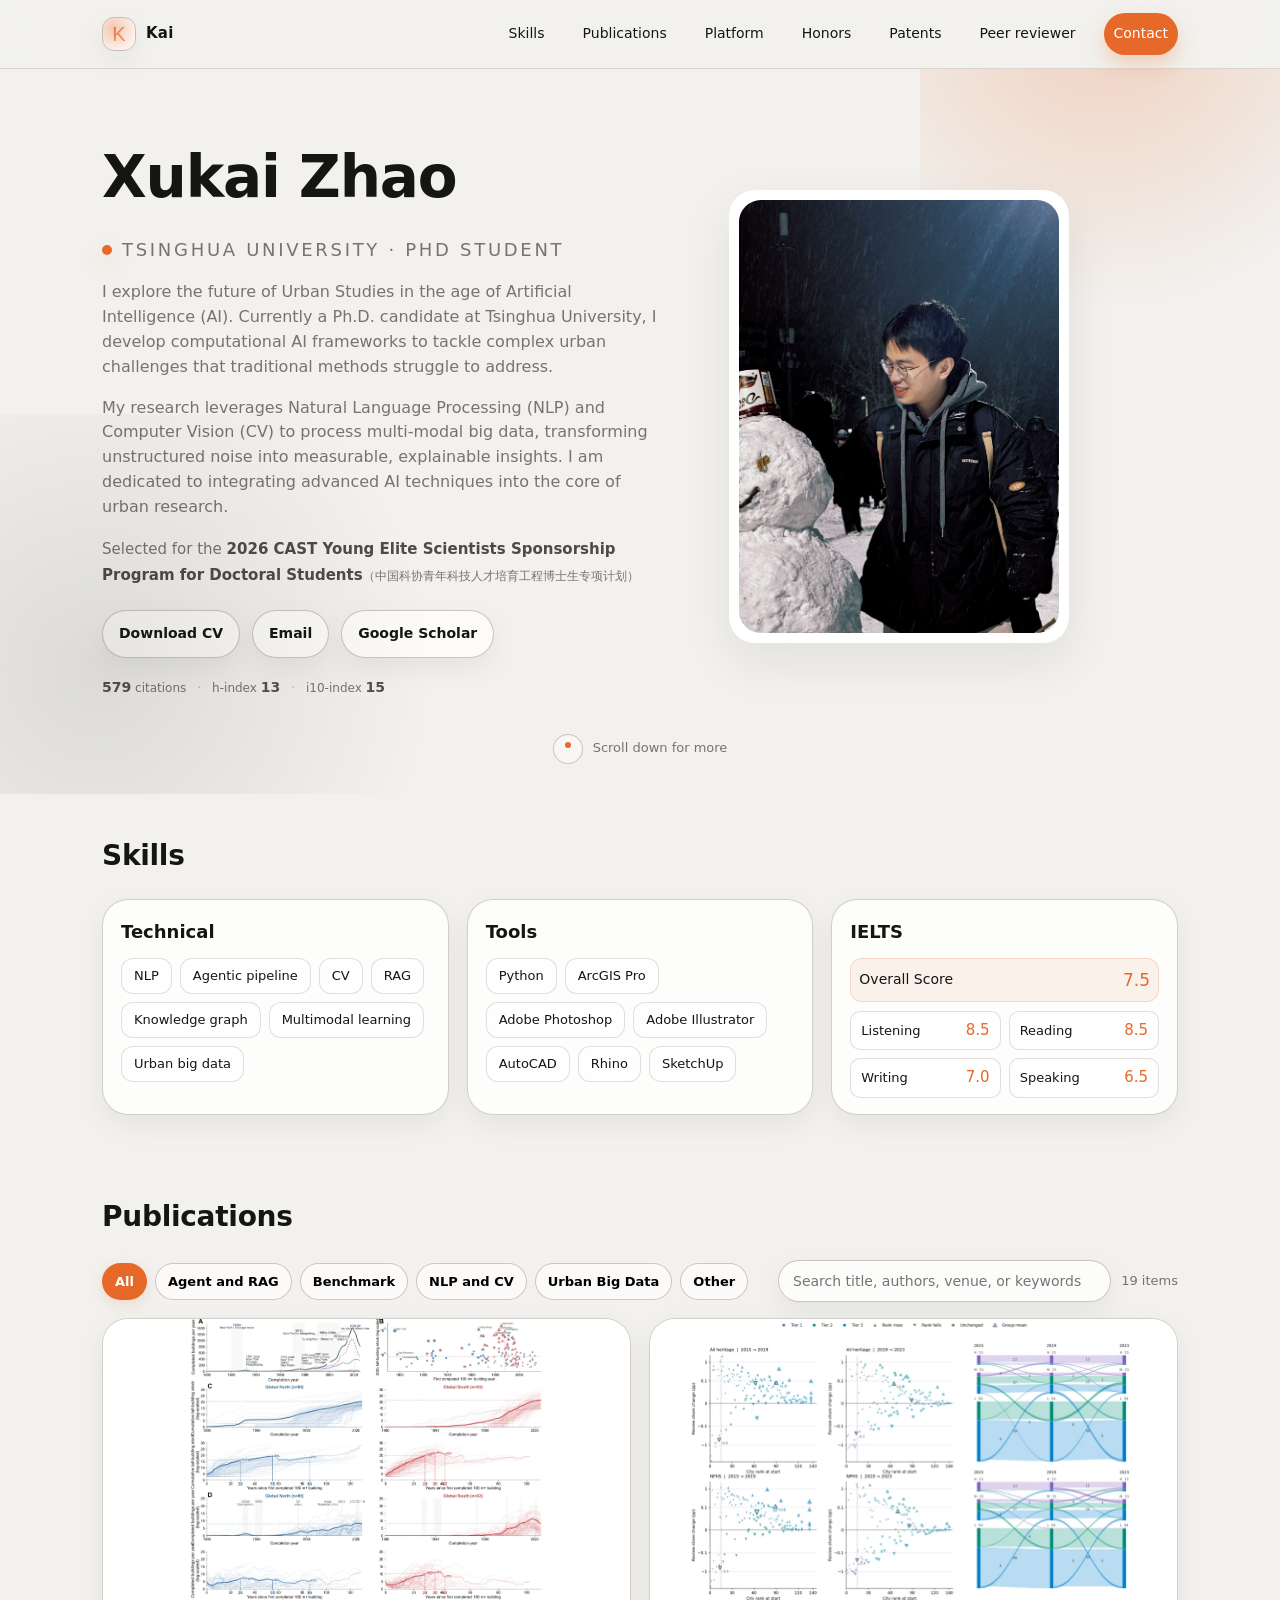
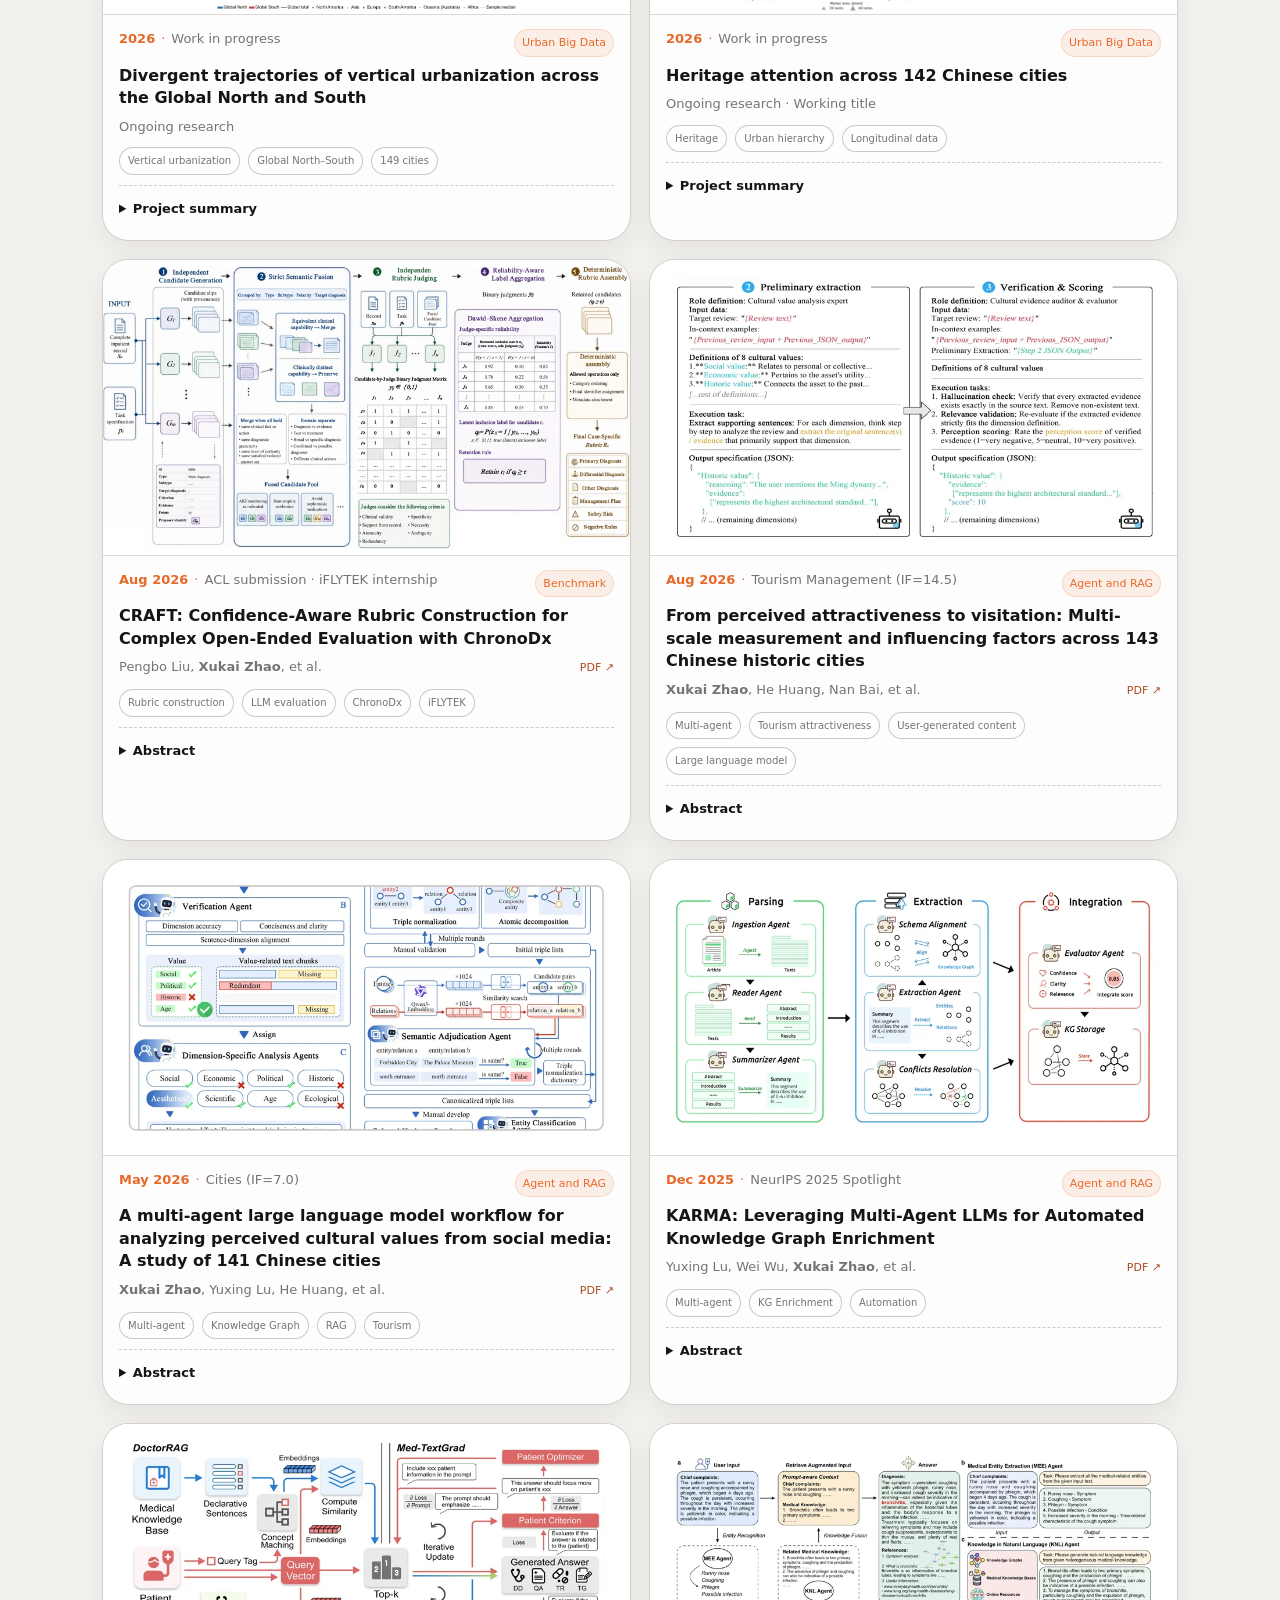
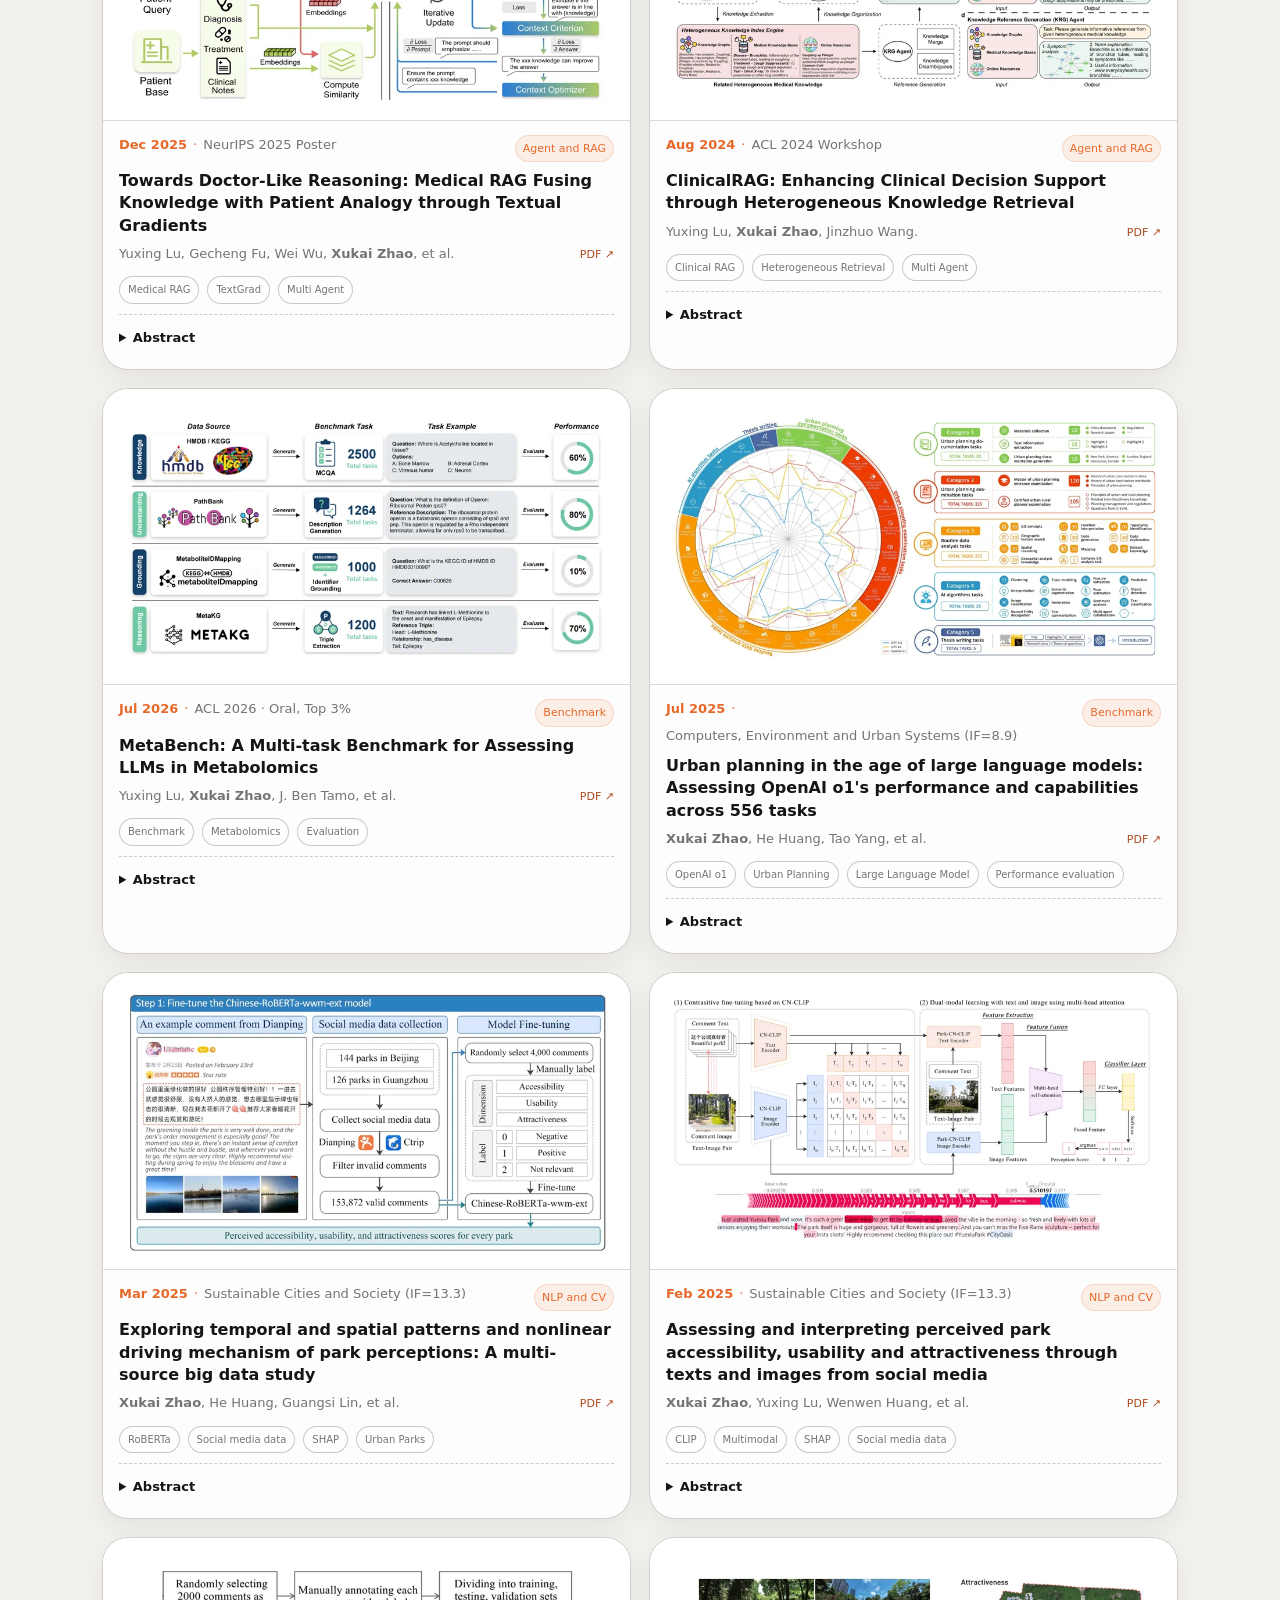
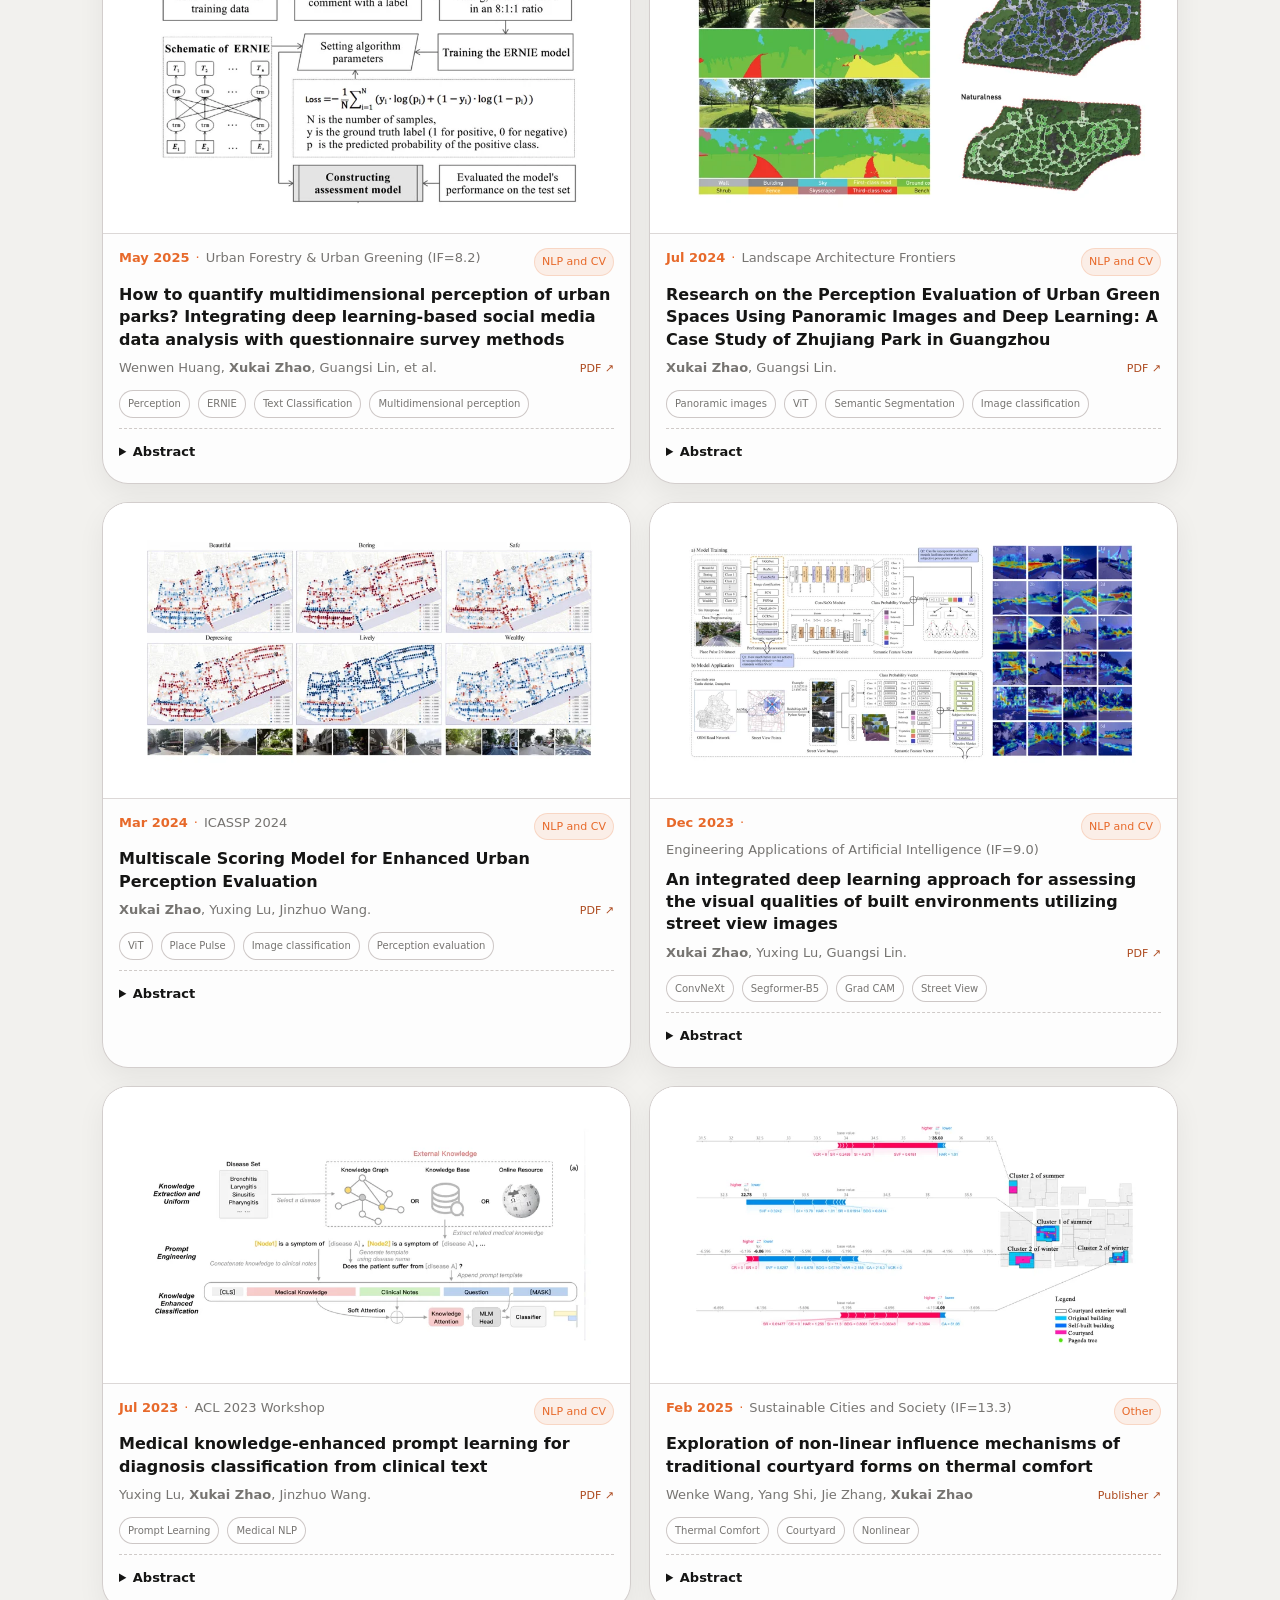
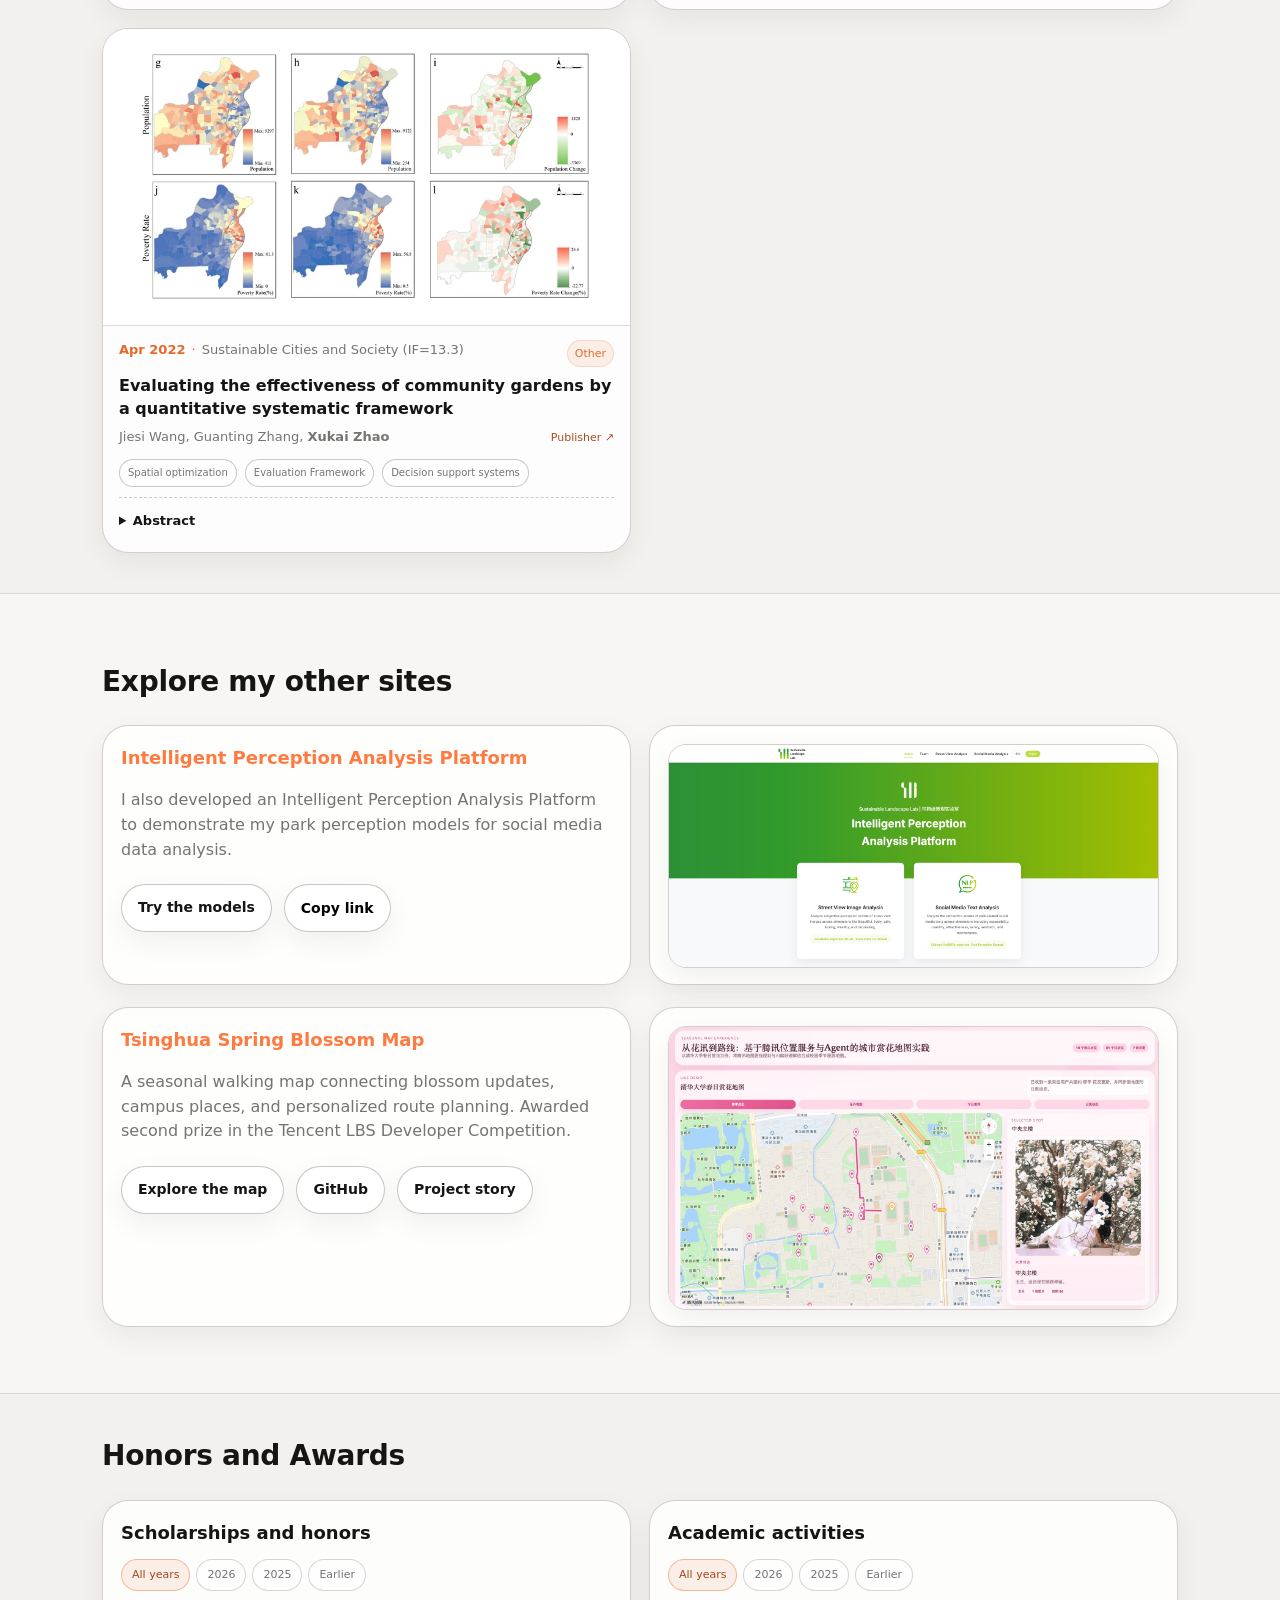
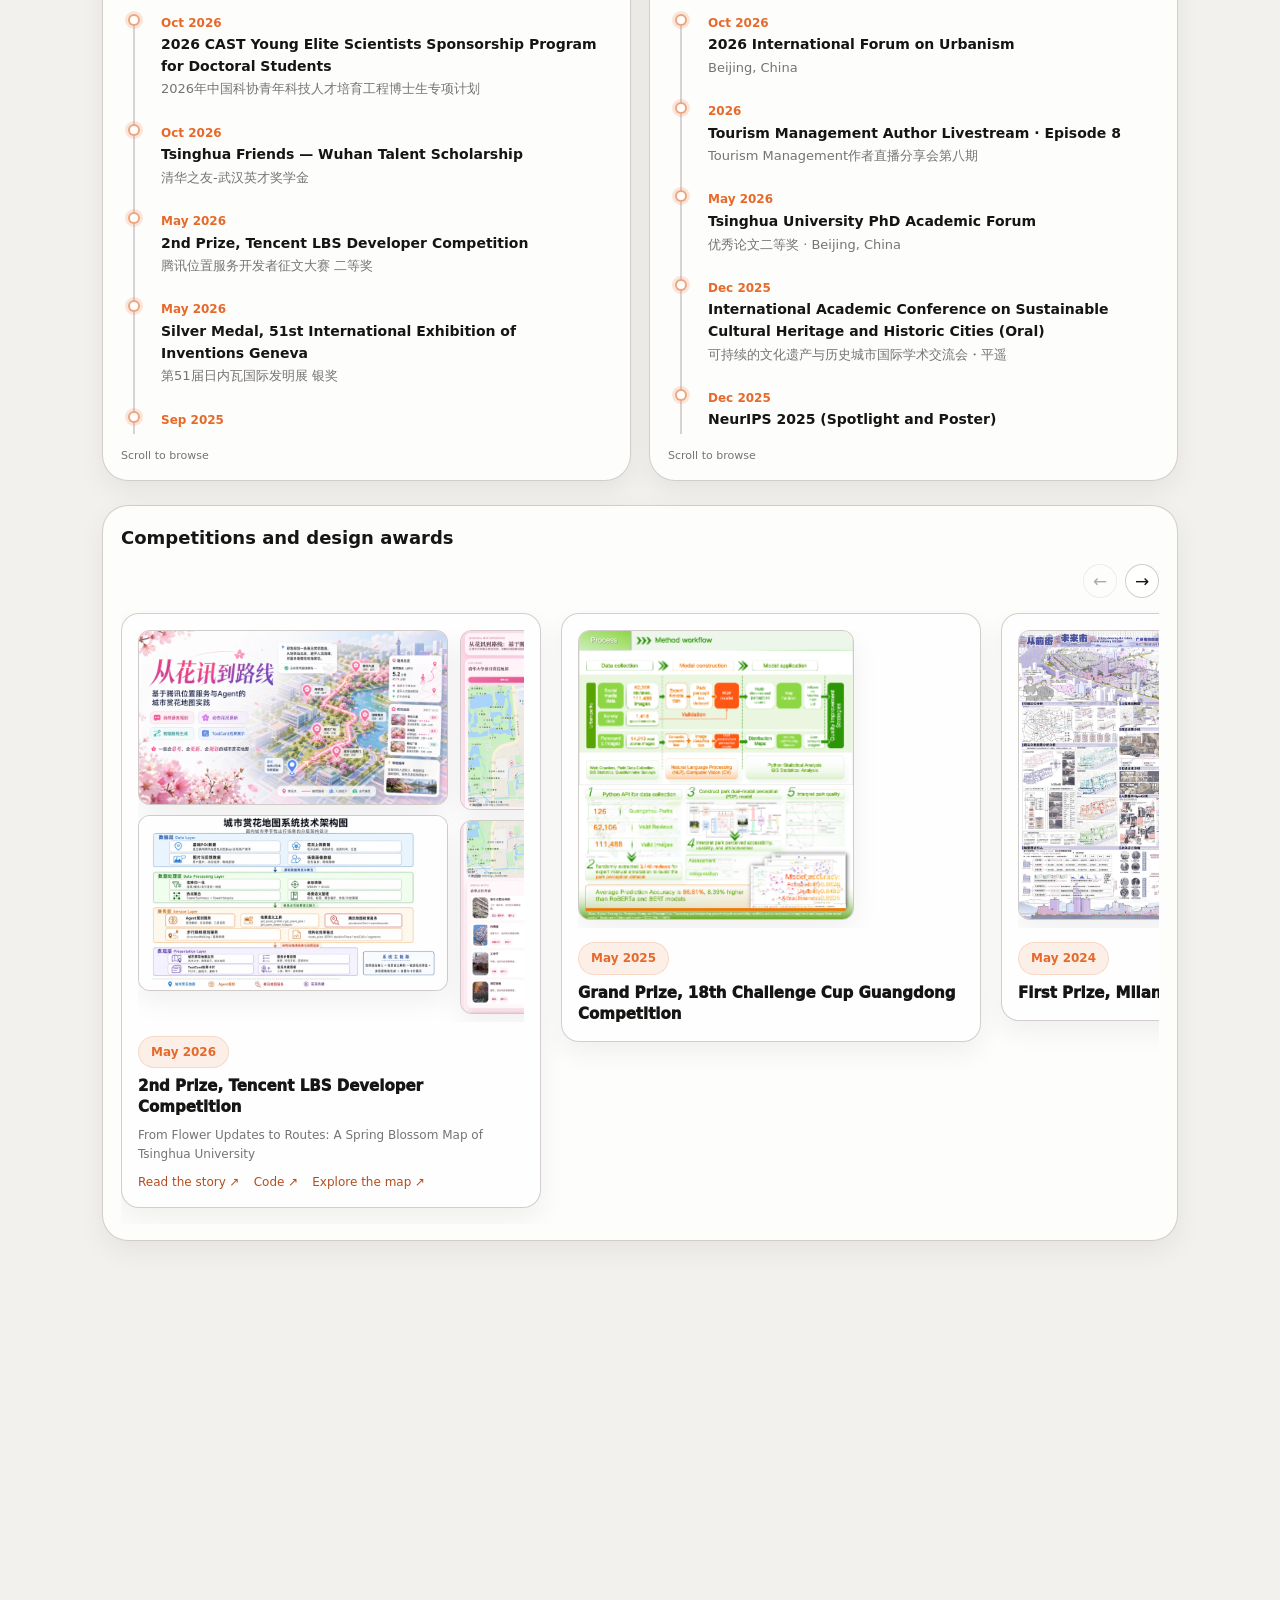
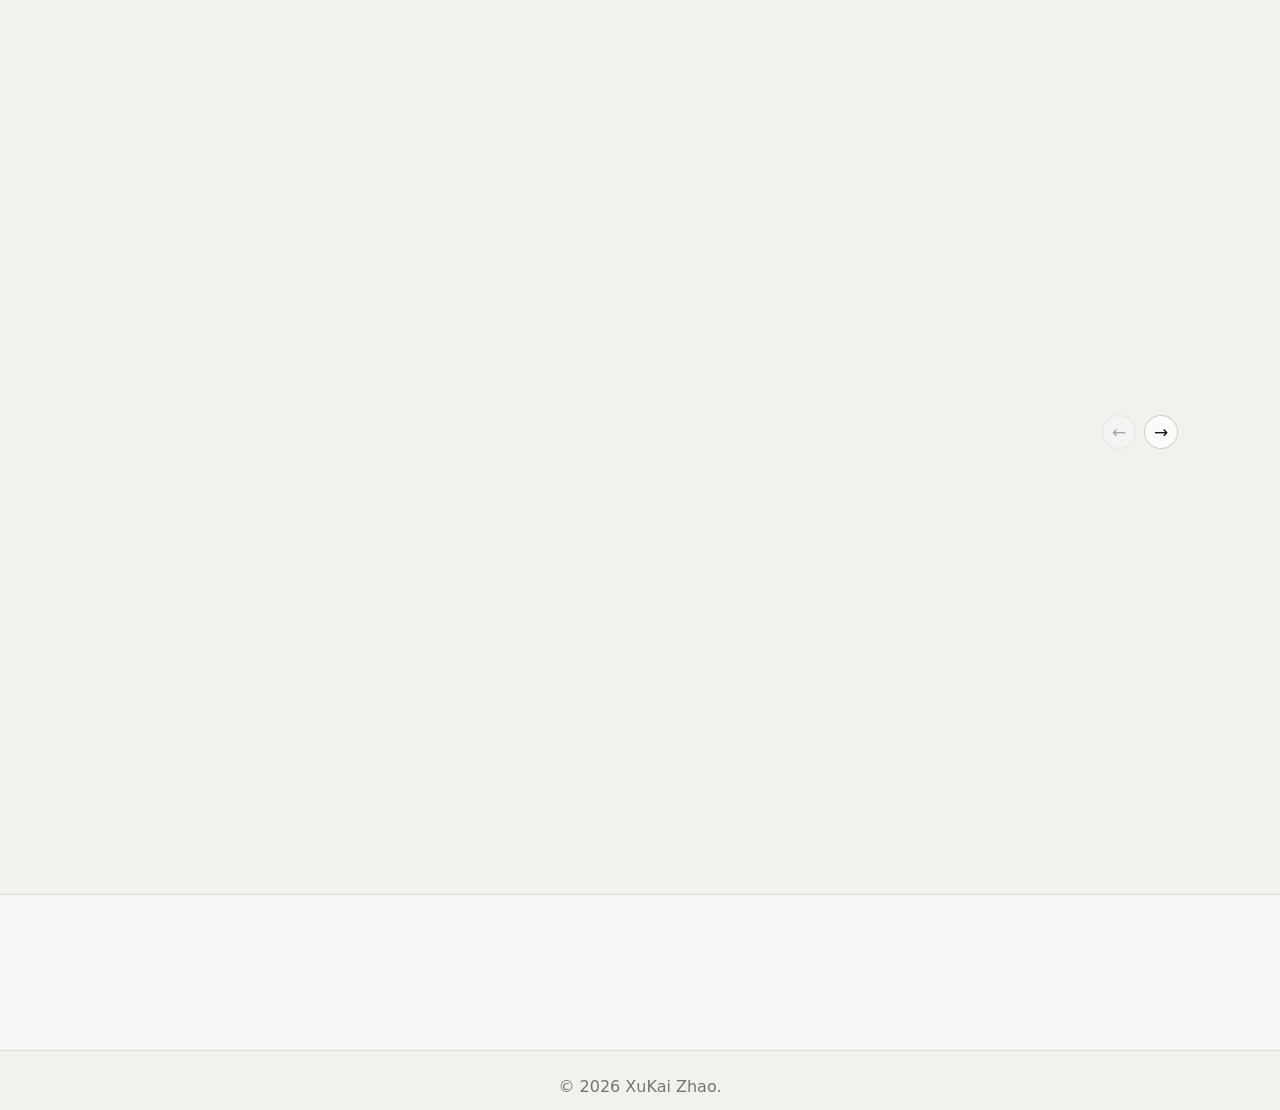
==== commit 0b41de0c: "Publish personal homepage with spring flower map and urban perception platform (2026-10-22)" ====
--- a/index.html
+++ b/index.html
@@ -5,8 +5,9 @@
   <meta name="viewport" content="width=device-width, initial-scale=1">
   <title>Xukai · Personal Website</title>
   <meta name="description" content="Xukai Zhao. PhD student at Tsinghua University School of Architecture. Research on AI and urban perception, agentic workflows, RAG, and multimodal urban analytics.">
-  <link rel="icon" href="assets/avatar.png">
+  <link rel="icon" href="assets/avatar.jpg">
   <link rel="stylesheet" href="styles.css">
+<link rel="stylesheet" href="refinements.css">
 </head>
 <body>
   <a class="skip-link" href="#main">Skip to content</a>
@@ -20,11 +21,11 @@
         <span class="brand-text">Kai</span>
       </a>
 
-      <button class="nav-toggle" aria-label="Open menu" aria-expanded="false">
+      <button class="nav-toggle" aria-label="Open menu" aria-expanded="false" aria-controls="mainNav" type="button">
         <span></span><span></span><span></span>
       </button>
 
-      <nav class="nav" aria-label="Page navigation">
+      <nav class="nav" aria-label="Page navigation" id="mainNav">
         <!-- <a href="#research">Research</a> -->
         <a href="#skills">Skills</a>
         <a href="#publications">Publications</a>
@@ -47,13 +48,15 @@
           <p class="kicker reveal" style="font-size: 18px;margin-bottom: 0em;">Tsinghua University · PhD Student</p>
           <p class="muted reveal">I explore the future of Urban Studies in the age of Artificial Intelligence (AI). Currently a Ph.D. candidate at Tsinghua University, I develop computational AI frameworks to tackle complex urban challenges that traditional methods struggle to address.</p>
           <p class="muted reveal">My research leverages Natural Language Processing (NLP) and Computer Vision (CV) to process multi-modal big data, transforming unstructured noise into measurable, explainable insights. I am dedicated to integrating advanced AI techniques into the core of urban research.</p>
-          <div class="hero-actions reveal" style="margin-top: 2em;">
+          <p class="cast-recognition muted reveal">Selected for the <strong>2026 CAST Young Elite Scientists Sponsorship Program for Doctoral Students</strong><span class="bio-zh" lang="zh-CN">（中国科协青年科技人才培育工程博士生专项计划）</span></p>
+<div class="hero-actions reveal" style="margin-top: 2em;">
             <a class="btn primary" href="assets/Zhao_Xukai_CV.pdf" target="_blank" rel="noopener">Download CV</a>
             <a class="btn ghost" href="mailto:zhaoxk25@mails.tsinghua.edu.cn">Email</a>
-            <a class="btn ghost" href="https://scholar.google.com/citations?user=Ko8zceoAAAAJ&hl=zh-CN&oi=ao" target="_blank" rel="noopener">Google Scholar</a>
-          </div>
-
-        </div>
+            <a class="btn ghost" href="https://scholar.google.com/citations?user=Ko8zceoAAAAJ&amp;hl=zh-CN&amp;oi=ao" target="_blank" rel="noopener">Google Scholar</a>
+          </div>
+
+        <p class="scholar-inline muted reveal" aria-label="Google Scholar: 579 citations, h-index 13, i10-index 15"><span><strong id="scholarCitations">579</strong> citations</span><span class="metric-separator" aria-hidden="true">·</span><span>h-index <strong id="scholarH">13</strong></span><span class="metric-separator" aria-hidden="true">·</span><span>i10-index <strong id="scholarI10">15</strong></span></p>
+</div>
 
         <div class="hero-media reveal">
           <div class="avatar-card hover-lift">
@@ -62,7 +65,7 @@
 
           </div>
         </div>
-      </div>
+      
 
       <div class="hero-scroll">
         <span class="scroll-ring" aria-hidden="true"></span>
@@ -132,7 +135,7 @@
             </div>
           </div>
         </div>
-    </section>
+    
     <!-- <section id="research" class="section alt">
       <div class="container">
         <div class="section-head">
@@ -188,7 +191,7 @@
       </div>
     </section> -->
 
-    <section id="publications" class="section">
+    </div></section><section id="publications" class="section">
       <div class="container">
         <div class="section-head">
           <h2 class="reveal">Publications</h2>
@@ -196,53 +199,151 @@
         </div>
 
         <div class="pub-toolbar reveal">
-          <div class="filters" role="tablist" aria-label="Publication filters">
-            <button class="chip active" data-filter="All" role="tab" aria-selected="true">All</button>
-            <button class="chip" data-filter="Agent and RAG" role="tab" aria-selected="false">Agent and RAG</button>
-            <button class="chip" data-filter="Benchmark" role="tab" aria-selected="false">Benchmark</button>
-            <button class="chip" data-filter="NLP and CV" role="tab" aria-selected="false">NLP and CV</button>
-            <button class="chip" data-filter="Other" role="tab" aria-selected="false">Other</button>
+          <div class="filters" role="group" aria-label="Publication filters">
+            <button class="chip active" data-filter="All" type="button" aria-pressed="true">All</button>
+            <button class="chip" data-filter="Agent and RAG" type="button" aria-pressed="false">Agent and RAG</button>
+            <button class="chip" data-filter="Benchmark" type="button" aria-pressed="false">Benchmark</button>
+            <button class="chip" data-filter="NLP and CV" type="button" aria-pressed="false">NLP and CV</button>
+            <button class="chip" data-filter="Urban Big Data" aria-pressed="false" type="button">Urban Big Data</button><button class="chip" data-filter="Other" type="button" aria-pressed="false">Other</button>
           </div>
 
           <div class="searchbox">
             <label class="sr-only" for="pubSearch">Search publications</label>
-            <input id="pubSearch" type="search" placeholder="Search title, authors, venue, or keywords">
-            <div class="count" aria-live="polite"><span id="pubCount">0</span> items</div>
+            <input id="pubSearch" type="search" placeholder="Search title, authors, venue, or keywords" autocomplete="off">
+            <div class="count" aria-live="polite">
+<span id="pubCount">0</span> items</div>
           </div>
         </div>
 
         <div class="paper-grid" id="paperGrid">
-<article class="paper-card reveal" data-category="Agent and RAG">
-      <div class="paper-media">
-        <img src="assets/papers/2026_perception_visitation.jpg" alt="Figure placeholder for Perception and Visitation: Multi Scale Measurement and Driving Mechanisms of Tourism Attractiveness across 143 Cities" loading="lazy">
-      </div>
-      <div class="paper-body">
-        <div class="paper-top">
-          <div class="paper-meta"><span class="paper-date">Feb 2026</span> · <span class="paper-venue">Tourism Management-Under review</span></div>
-          <div class="paper-category">Multi-agent</div>
-        </div>
-        <h3 class="paper-title"><a href="assets/pdfs/2026_perception_visitation.pdf" target="_blank" rel="noopener">From Perception to Visitation: Multi-Scale Measurement and Driving Mechanisms of Tourism Attractiveness across 143 Chinese Cities</a></h3>
-        <p class="paper-authors"><strong>Xukai Zhao</strong>, He Huang, Nan Bai, et al.</p>
-        <div class="tag-row"><span class="tag">Multi-agent</span><span class="tag">Tourism attractiveness</span><span class="tag">User-generated content</span><span class="tag">Large language model</span></div>
-        <details class="paper-details">
-          <summary>Abstract</summary>
-          <p class="paper-abstract">Tourism is a driver of urban vitality and sustainable development. As tourism attractiveness emerges from interactions among tourists, attractions, and supporting conditions, effective management requires understanding how attraction and supporting conditions influence tourists’ subjective evaluations (perceived attractiveness), and how these aspects together shape realized visitation (revealed attractiveness). However, existing studies rarely examine this full chain simultaneously across large-scale systems. Addressing this gap, we propose a tourist-centered framework to measure and interpret tourism attractiveness across 2,128 heritage attractions in 143 Chinese cities. Using 610,136 reviews, we quantify perceived attractiveness by aggregating eight cultural values extracted using a large language model pipeline (tolerance-1 accuracy=0.862), while proxying revealed attractiveness through review volume. We analyze both metrics at attraction, intra-city, and inter-city scales to investigate spatiotemporal patterns, and integrate attraction-, supporting-condition-, and city-level variables using XGBoost and SHAP to identify driving mechanisms. Results show that (1) both perceived and revealed attractiveness metrics exhibit a multi-core pattern clustered around Beijing, Shanghai, and Chengdu; (2) revealed attractiveness exhibits a distance-to-city-center decay and a polarized long-tail distribution; (3) major holidays increase visitation but diminish perceived attractiveness; (4) attraction-level attributes, especially official designation, visual quality, and ticket pricing, dominate both metrics but operate through different mechanisms; (5) positively perceived social, economic, scientific, historic and aesthetical values increase visitation, whereas political value is negatively associated; and (6) accessibility and spatial agglomeration contribute positively. Practically, multi-scale benchmarking and quadrant analyses identify underperforming attractions, while attraction-scale value profiles and mechanistic insights provide traceable evidence to support targeted strategies for sustainable tourism development.</p>
-        </details>
-      </div>
-    </article>
-
-<article class="paper-card reveal" data-category="Agent and RAG">
-      <div class="paper-media">
-        <img src="assets/papers/2025_cultural_values.png" alt="Figure placeholder for A multi agent large language model workflow for analyzing perceived cultural values from social media" loading="lazy">
-      </div>
-      <div class="paper-body">
-        <div class="paper-top">
-          <div class="paper-meta"><span class="paper-date">Aug 2026</span> · <span class="paper-venue">Cities</span></div>
+<article class="paper-card reveal" data-category="Urban Big Data" data-year="2026" data-search="Divergent trajectories of vertical urbanization across the Global North and South Ongoing research Work in progress 全球超高层 高层建筑 城市大数据 南北差异 Vertical urbanization Global North–South 149 cities" id="paper-vertical-urbanization">
+      <div class="paper-media">
+        <a href="assets/figures/vertical-urbanization.png" target="_blank" rel="noopener" class="paper-figure-link" aria-label="View research figure: Divergent trajectories of vertical urbanization across the Global North and South"><img src="assets/papers/vertical-urbanization.webp" alt="Research figure for Divergent trajectories of vertical urbanization across the Global North and South" loading="lazy" decoding="async">
+      <span class="figure-hint" aria-hidden="true">View figure ↗</span></a>
+</div>
+      <div class="paper-body">
+        <div class="paper-top">
+          <div class="paper-meta">
+<span class="paper-date">2026</span> · <span class="paper-venue">Work in progress</span>
+</div>
+          <div class="paper-category">Urban Big Data</div>
+        </div>
+        <h3 class="paper-title">Divergent trajectories of vertical urbanization across the Global North and South</h3>
+        <p class="paper-authors">Ongoing research</p>
+        <div class="tag-row">
+<span class="tag">Vertical urbanization</span><span class="tag">Global North–South</span><span class="tag">149 cities</span>
+</div>
+        <details class="paper-details">
+          <summary>Project summary</summary>
+          <p class="paper-abstract">A comparative study of more than 26,000 completed buildings at least 100 m tall across 149 cities through 2025. The project connects construction histories, spatial footprints, functional composition, and city-level socioeconomic trajectories to examine shared changes and divergent patterns of vertical urbanization across the Global North and South.</p>
+        </details>
+      </div>
+    </article>
+
+<article class="paper-card reveal" data-category="Urban Big Data" data-year="2026" data-search="Heritage attention across 142 Chinese cities Ongoing research · Working title Work in progress 遗产 城市大数据 评论关注 城市层级 头部长尾 Heritage Urban hierarchy Longitudinal data" id="paper-heritage-attention">
+      <div class="paper-media">
+        <a href="assets/figures/heritage-attention.png" target="_blank" rel="noopener" class="paper-figure-link" aria-label="View research figure: Heritage attention across 142 Chinese cities"><img src="assets/papers/heritage-attention.webp" alt="Research figure for Heritage attention across 142 Chinese cities" loading="lazy" decoding="async">
+      <span class="figure-hint" aria-hidden="true">View figure ↗</span></a>
+</div>
+      <div class="paper-body">
+        <div class="paper-top">
+          <div class="paper-meta">
+<span class="paper-date">2026</span> · <span class="paper-venue">Work in progress</span>
+</div>
+          <div class="paper-category">Urban Big Data</div>
+        </div>
+        <h3 class="paper-title">Heritage attention across 142 Chinese cities</h3>
+        <p class="paper-authors">Ongoing research · Working title</p>
+        <div class="tag-row">
+<span class="tag">Heritage</span><span class="tag">Urban hierarchy</span><span class="tag">Longitudinal data</span>
+</div>
+        <details class="paper-details">
+          <summary>Project summary</summary>
+          <p class="paper-abstract">This ongoing project traces review-based attention across 8,311 heritage records in 142 Chinese cities over 2015–2023. It examines how attention spreads between cities while concentrating within them, how leading cities and attractions change, and how spatial location and prior review activity relate to later positions. Review shares represent attention within the platform sample.</p>
+        </details>
+      </div>
+    </article>
+
+<article class="paper-card reveal" data-category="Benchmark" data-year="2026" data-search="CRAFT: Confidence-Aware Rubric Construction for Complex Open-Ended Evaluation with ChronoDx Pengbo Liu, Xukai Zhao, et al. ACL submission 科大讯飞 实习 评分准则 评测 临床推理 Rubric construction LLM evaluation ChronoDx iFLYTEK" id="paper-craft">
+      <div class="paper-media">
+        <a href="assets/figures/craft.png" target="_blank" rel="noopener" class="paper-figure-link" aria-label="View research figure: CRAFT: Confidence-Aware Rubric Construction for Complex Open-Ended Evaluation with ChronoDx"><img src="assets/papers/craft.webp" alt="Research figure for CRAFT: Confidence-Aware Rubric Construction for Complex Open-Ended Evaluation with ChronoDx" loading="lazy" decoding="async">
+      <span class="figure-hint" aria-hidden="true">View figure ↗</span></a>
+</div>
+      <div class="paper-body">
+        <div class="paper-top">
+          <div class="paper-meta">
+<span class="paper-date">Aug 2026</span> · <span class="paper-venue">ACL submission · iFLYTEK internship</span>
+</div>
+          <div class="paper-category">Benchmark</div>
+        </div>
+        <h3 class="paper-title">
+<a href="assets/pdfs/craft.pdf" target="_blank" rel="noopener" aria-label="CRAFT: Confidence-Aware Rubric Construction for Complex Open-Ended Evaluation with ChronoDx — open PDF">CRAFT: Confidence-Aware Rubric Construction for Complex Open-Ended Evaluation with ChronoDx</a>
+</h3>
+        <div class="paper-author-row">
+<p class="paper-authors">Pengbo Liu, <strong>Xukai Zhao</strong>, et al.</p>
+        <div class="paper-file-links"><a href="assets/pdfs/craft.pdf" target="_blank" rel="noopener">PDF ↗</a></div>
+</div>
+<div class="tag-row">
+<span class="tag">Rubric construction</span><span class="tag">LLM evaluation</span><span class="tag">ChronoDx</span><span class="tag">iFLYTEK</span>
+</div>
+        <details class="paper-details">
+          <summary>Abstract</summary>
+          <p class="paper-abstract">CRAFT combines expert task definition, independent multi-model proposal, strict semantic fusion, blinded panel judging, Dawid–Skene reliability estimation, and deterministic assembly to construct atomic evaluation rubrics. ChronoDx instantiates the framework in 120 longitudinal inpatient case–task instances across 11 specialties. The framework supports scalable, confidence-aware and traceable evaluation of complex open-ended responses.</p>
+        </details>
+      </div>
+    </article>
+
+<article class="paper-card reveal" data-category="Agent and RAG" data-year="2026" data-search="From perceived attractiveness to visitation: Multi-scale measurement and influencing factors across 143 Chinese historic cities Xukai Zhao, He Huang, Nan Bai, et al. Tourism Management 旅游 遗产 吸引力 城市大数据 Multi-agent Tourism attractiveness User-generated content Large language model" id="paper-perceived-attractiveness">
+      <div class="paper-media">
+        <a href="assets/papers/2026_perception_visitation.jpg" target="_blank" rel="noopener" class="paper-figure-link" aria-label="View research figure: From perceived attractiveness to visitation: Multi-scale measurement and influencing factors across 143 Chinese historic cities"><img src="assets/papers/2026_perception_visitation.webp" alt="Research figure for From perceived attractiveness to visitation: Multi-scale measurement and influencing factors across 143 Chinese historic cities" loading="lazy" decoding="async">
+      <span class="figure-hint" aria-hidden="true">View figure ↗</span></a>
+</div>
+      <div class="paper-body">
+        <div class="paper-top">
+          <div class="paper-meta">
+<span class="paper-date">Aug 2026</span> · <span class="paper-venue">Tourism Management (IF=14.5)</span>
+</div>
           <div class="paper-category">Agent and RAG</div>
         </div>
-        <h3 class="paper-title"><a href="https://authors.elsevier.com/a/1n8BFy5jP0Ykc" target="_blank" rel="noopener">A multi agent large language model workflow for analyzing perceived cultural values from social media</a></h3>
-        <p class="paper-authors"><strong>Xukai Zhao</strong>, Yuxing Lu, He Huang, et al.</p>
-        <div class="tag-row"><span class="tag">Multi-agent</span><span class="tag">Knowledge Graph</span><span class="tag">RAG</span><span class="tag">Tourism</span></div>
+        <h3 class="paper-title">
+<a href="assets/pdfs/perceived-attractiveness.pdf" target="_blank" rel="noopener" aria-label="From perceived attractiveness to visitation: Multi-scale measurement and influencing factors across 143 Chinese historic cities — open PDF">From perceived attractiveness to visitation: Multi-scale measurement and influencing factors across 143 Chinese historic cities</a>
+</h3>
+        <div class="paper-author-row">
+<p class="paper-authors"><strong>Xukai Zhao</strong>, He Huang, Nan Bai, et al.</p>
+        <div class="paper-file-links"><a href="assets/pdfs/perceived-attractiveness.pdf" target="_blank" rel="noopener">PDF ↗</a></div>
+</div>
+<div class="tag-row">
+<span class="tag">Multi-agent</span><span class="tag">Tourism attractiveness</span><span class="tag">User-generated content</span><span class="tag">Large language model</span>
+</div>
+        <details class="paper-details">
+          <summary>Abstract</summary>
+          <p class="paper-abstract">Effective tourism management requires understanding how attraction attributes and supporting factors shape tourists’ perceived attractiveness and how these translate into visitation. This study develops a tourist-centered framework using 610,136 reviews across 2,128 heritage attractions in 143 Chinese cities. An LLM pipeline measures perceived attractiveness, review volume proxies visitation, and XGBoost with SHAP identifies influencing factors. The results reveal a multi-core spatial structure, a polarized long-tail distribution of visitation, and different roles for official designation, visual quality, ticket pricing, perceived cultural values, accessibility, and spatial agglomeration.</p>
+        </details>
+      </div>
+    </article>
+
+<article class="paper-card reveal" data-category="Agent and RAG" data-year="2026" data-search="A multi-agent large language model workflow for analyzing perceived cultural values from social media: A study of 141 Chinese cities Xukai Zhao, Yuxing Lu, He Huang, et al. Cities 遗产 文化价值 多智能体 知识图谱 检索 Multi-agent Knowledge Graph RAG Tourism" id="paper-cultural-values">
+      <div class="paper-media">
+        <a href="assets/papers/2025_cultural_values.png" target="_blank" rel="noopener" class="paper-figure-link" aria-label="View research figure: A multi-agent large language model workflow for analyzing perceived cultural values from social media: A study of 141 Chinese cities"><img src="assets/papers/2025_cultural_values.webp" alt="Research figure for A multi-agent large language model workflow for analyzing perceived cultural values from social media: A study of 141 Chinese cities" loading="lazy" decoding="async">
+      <span class="figure-hint" aria-hidden="true">View figure ↗</span></a>
+</div>
+      <div class="paper-body">
+        <div class="paper-top">
+          <div class="paper-meta">
+<span class="paper-date">May 2026</span> · <span class="paper-venue">Cities (IF=7.0)</span>
+</div>
+          <div class="paper-category">Agent and RAG</div>
+        </div>
+        <h3 class="paper-title">
+<a href="assets/pdfs/cultural-values.pdf" target="_blank" rel="noopener" aria-label="A multi-agent large language model workflow for analyzing perceived cultural values from social media: A study of 141 Chinese cities — open PDF">A multi-agent large language model workflow for analyzing perceived cultural values from social media: A study of 141 Chinese cities</a>
+</h3>
+        <div class="paper-author-row">
+<p class="paper-authors"><strong>Xukai Zhao</strong>, Yuxing Lu, He Huang, et al.</p>
+        <div class="paper-file-links"><a href="assets/pdfs/cultural-values.pdf" target="_blank" rel="noopener">PDF ↗</a></div>
+</div>
+<div class="tag-row">
+<span class="tag">Multi-agent</span><span class="tag">Knowledge Graph</span><span class="tag">RAG</span><span class="tag">Tourism</span>
+</div>
         <details class="paper-details">
           <summary>Abstract</summary>
           <p class="paper-abstract">Heritage attractions are key urban assets that embody cultural values, shape local identity, and support economic development through tourism. Understanding the values the public perceives in these assets, and the reasons behind these perceptions from a bottom-up, public-centered perspective, is essential for evidence-based urban and heritage policy. Social media data (SMD) presents opportunities for such analysis, yet current methods struggle to scale to national coverage and to convert unstructured text into operational, decision-ready urban knowledge. To address these challenges, we introduce a multi-agent large language model workflow that identifies and quantifies eight cultural values from SMD and extracts supporting evidence to construct Cultural Heritage Perception Graphs (CHPGs), which structure and reveal the underlying reasons. Analyzing 284,030 online comments on 703 heritage attractions across 141 Chinese cities, we map how different cultural values are expressed, co-occur, and vary spatially across cities. The results highlight the prominence of aesthetical and social dimensions in public discourse, alongside more selective and context-dependent expressions of the other value dimensions. At the city level, overall perception scores correlate positively with comment volume, tourism revenue, and GDP per capita, revealing four distinct city profiles that can guide targeted management strategies. In practice, our CHPG-powered retrieval-augmented generation (RAG) system translates unstructured SMD into interactive, evidence-based insights, helping bridge the gap between public feedback and actionable decision making and supporting heritage management that is more responsive to public perception.</p>
@@ -250,18 +351,28 @@
       </div>
     </article>
 
-<article class="paper-card reveal" data-category="Agent and RAG">
-      <div class="paper-media">
-        <img src="assets/papers/2025_karma.png" alt="Figure placeholder for KARMA: Leveraging Multi Agent LLMs for Automated Knowledge Graph Enrichment" loading="lazy">
-      </div>
-      <div class="paper-body">
-        <div class="paper-top">
-          <div class="paper-meta"><span class="paper-date">Dec 2025</span> · <span class="paper-venue">NeurIPS 2025 Spotlight</span></div>
-          <div class="paper-category">Multi-agent</div>
-        </div>
-        <h3 class="paper-title"><a href="https://openreview.net/forum?id=k0wyi4cOGy" target="_blank" rel="noopener">KARMA: Leveraging Multi Agent LLMs for Automated Knowledge Graph Enrichment</a></h3>
-        <p class="paper-authors">Yuxing Lu, Wei Wu, <strong>Xukai Zhao</strong>, et al.</p>
-        <div class="tag-row"><span class="tag">Multi-agent</span><span class="tag">KG Enrichment</span><span class="tag">Automation</span></div>
+<article class="paper-card reveal" data-category="Agent and RAG" data-year="2025" data-search="KARMA: Leveraging Multi-Agent LLMs for Automated Knowledge Graph Enrichment Yuxing Lu, Wei Wu, Xukai Zhao, et al. NeurIPS 2025 Spotlight  Multi-agent KG Enrichment Automation" id="paper-karma">
+      <div class="paper-media">
+        <a href="assets/papers/2025_karma.png" target="_blank" rel="noopener" class="paper-figure-link" aria-label="View research figure: KARMA: Leveraging Multi-Agent LLMs for Automated Knowledge Graph Enrichment"><img src="assets/papers/2025_karma.webp" alt="Research figure for KARMA: Leveraging Multi-Agent LLMs for Automated Knowledge Graph Enrichment" loading="lazy" decoding="async">
+      <span class="figure-hint" aria-hidden="true">View figure ↗</span></a>
+</div>
+      <div class="paper-body">
+        <div class="paper-top">
+          <div class="paper-meta">
+<span class="paper-date">Dec 2025</span> · <span class="paper-venue">NeurIPS 2025 Spotlight</span>
+</div>
+          <div class="paper-category">Agent and RAG</div>
+        </div>
+        <h3 class="paper-title">
+<a href="assets/pdfs/karma.pdf" target="_blank" rel="noopener" aria-label="KARMA: Leveraging Multi-Agent LLMs for Automated Knowledge Graph Enrichment — open PDF">KARMA: Leveraging Multi-Agent LLMs for Automated Knowledge Graph Enrichment</a>
+</h3>
+        <div class="paper-author-row">
+<p class="paper-authors">Yuxing Lu, Wei Wu, <strong>Xukai Zhao</strong>, et al.</p>
+        <div class="paper-file-links"><a href="assets/pdfs/karma.pdf" target="_blank" rel="noopener">PDF ↗</a></div>
+</div>
+<div class="tag-row">
+<span class="tag">Multi-agent</span><span class="tag">KG Enrichment</span><span class="tag">Automation</span>
+</div>
         <details class="paper-details">
           <summary>Abstract</summary>
           <p class="paper-abstract">Maintaining comprehensive and up-to-date knowledge graphs (KGs) is critical for modern AI systems, but manual curation struggles to scale with the rapid growth of scientific literature. This paper presents KARMA, a novel framework employing multi-agent large language models (LLMs) to automate KG enrichment through structured analysis of unstructured text. Our approach employs nine collaborative agents, spanning entity discovery, relation extraction, schema alignment, and conflict resolution that iteratively parse documents, verify extracted knowledge, and integrate it into existing graph structures while adhering to domain-specific schema. Experiments on 1,200 PubMed articles from three different domains demonstrate the effectiveness of KARMA in knowledge graph enrichment, with the identification of up to 38,230 new entities while achieving 83.1% LLM-verified correctness and reducing conflict edges by 18.6% through multi-layer assessments.</p>
@@ -269,18 +380,28 @@
       </div>
     </article>
 
-<article class="paper-card reveal" data-category="Agent and RAG">
-      <div class="paper-media">
-        <img src="assets/papers/2025_doctor_like.png" alt="Figure placeholder for Towards Doctor Like Reasoning: Medical RAG Fusing Knowledge with Patient Analogy through Textual Gradients" loading="lazy">
-      </div>
-      <div class="paper-body">
-        <div class="paper-top">
-          <div class="paper-meta"><span class="paper-date">Dec 2025</span> · <span class="paper-venue">NeurIPS 2025 Poster</span></div>
+<article class="paper-card reveal" data-category="Agent and RAG" data-year="2025" data-search="Towards Doctor-Like Reasoning: Medical RAG Fusing Knowledge with Patient Analogy through Textual Gradients Yuxing Lu, Gecheng Fu, Wei Wu, Xukai Zhao, et al. NeurIPS 2025 Poster  Medical RAG TextGrad Multi Agent" id="paper-doctorrag">
+      <div class="paper-media">
+        <a href="assets/papers/2025_doctor_like.png" target="_blank" rel="noopener" class="paper-figure-link" aria-label="View research figure: Towards Doctor-Like Reasoning: Medical RAG Fusing Knowledge with Patient Analogy through Textual Gradients"><img src="assets/papers/2025_doctor_like.webp" alt="Research figure for Towards Doctor-Like Reasoning: Medical RAG Fusing Knowledge with Patient Analogy through Textual Gradients" loading="lazy" decoding="async">
+      <span class="figure-hint" aria-hidden="true">View figure ↗</span></a>
+</div>
+      <div class="paper-body">
+        <div class="paper-top">
+          <div class="paper-meta">
+<span class="paper-date">Dec 2025</span> · <span class="paper-venue">NeurIPS 2025 Poster</span>
+</div>
           <div class="paper-category">Agent and RAG</div>
         </div>
-        <h3 class="paper-title"><a href="https://openreview.net/forum?id=KPlskOuZ46" target="_blank" rel="noopener">Towards Doctor Like Reasoning: Medical RAG Fusing Knowledge with Patient Analogy through Textual Gradients</a></h3>
-        <p class="paper-authors">Yuxing Lu, Gecheng Fu, Wei Wu, <strong>Xukai Zhao</strong>, et al.</p>
-        <div class="tag-row"><span class="tag">Medical RAG</span><span class="tag">TextGrad</span><span class="tag">Multi Agent</span></div>
+        <h3 class="paper-title">
+<a href="assets/pdfs/doctorrag.pdf" target="_blank" rel="noopener" aria-label="Towards Doctor-Like Reasoning: Medical RAG Fusing Knowledge with Patient Analogy through Textual Gradients — open PDF">Towards Doctor-Like Reasoning: Medical RAG Fusing Knowledge with Patient Analogy through Textual Gradients</a>
+</h3>
+        <div class="paper-author-row">
+<p class="paper-authors">Yuxing Lu, Gecheng Fu, Wei Wu, <strong>Xukai Zhao</strong>, et al.</p>
+        <div class="paper-file-links"><a href="assets/pdfs/doctorrag.pdf" target="_blank" rel="noopener">PDF ↗</a></div>
+</div>
+<div class="tag-row">
+<span class="tag">Medical RAG</span><span class="tag">TextGrad</span><span class="tag">Multi Agent</span>
+</div>
         <details class="paper-details">
           <summary>Abstract</summary>
           <p class="paper-abstract">Existing medical RAG systems mainly leverage knowledge from medical knowledge bases, neglecting the crucial role of experiential knowledge derived from similar patient cases - a key component of human clinical reasoning. To bridge this gap, we propose DoctorRAG, a RAG framework that emulates doctor-like reasoning by integrating both explicit clinical knowledge and implicit case-based experience. DoctorRAG enhances retrieval precision by first allocating conceptual tags for queries and knowledge sources, together with a hybrid retrieval mechanism from both relevant knowledge and patient. In addition, a Med-TextGrad module using multi-agent textual gradients is integrated to ensure that the final output adheres to the retrieved knowledge and patient query. Comprehensive experiments on multilingual, multitask datasets demonstrate that DoctorRAG significantly outperforms strong baseline RAG models and gains improvements from iterative refinements. Our approach generates more accurate, relevant, and comprehensive responses, taking a step towards more doctor-like medical reasoning systems.</p>
@@ -288,18 +409,28 @@
       </div>
     </article>
 
-<article class="paper-card reveal" data-category="Agent and RAG">
-      <div class="paper-media">
-        <img src="assets/papers/2024_clinicalrag.jpg" alt="Figure placeholder for ClinicalRAG: Enhancing Clinical Decision Support through Heterogeneous Knowledge Retrieval" loading="lazy">
-      </div>
-      <div class="paper-body">
-        <div class="paper-top">
-          <div class="paper-meta"><span class="paper-date">Aug 2024</span> · <span class="paper-venue">ACL 2024 Workshop</span></div>
-          <div class="paper-category">RAG</div>
-        </div>
-        <h3 class="paper-title"><a href="https://aclanthology.org/2024.knowllm-1.6/" target="_blank" rel="noopener">ClinicalRAG: Enhancing Clinical Decision Support through Heterogeneous Knowledge Retrieval</a></h3>
-        <p class="paper-authors">Yuxing Lu, <strong>Xukai Zhao</strong>, Jinzhuo Wang.</p>
-        <div class="tag-row"><span class="tag">Clinical RAG</span><span class="tag">Heterogeneous Retrieval</span><span class="tag">Multi Agent</span></div>
+<article class="paper-card reveal" data-category="Agent and RAG" data-year="2024" data-search="ClinicalRAG: Enhancing Clinical Decision Support through Heterogeneous Knowledge Retrieval Yuxing Lu, Xukai Zhao, Jinzhuo Wang. ACL 2024 Workshop  Clinical RAG Heterogeneous Retrieval Multi Agent" id="paper-clinicalrag">
+      <div class="paper-media">
+        <a href="assets/papers/2024_clinicalrag.jpg" target="_blank" rel="noopener" class="paper-figure-link" aria-label="View research figure: ClinicalRAG: Enhancing Clinical Decision Support through Heterogeneous Knowledge Retrieval"><img src="assets/papers/2024_clinicalrag.webp" alt="Research figure for ClinicalRAG: Enhancing Clinical Decision Support through Heterogeneous Knowledge Retrieval" loading="lazy" decoding="async">
+      <span class="figure-hint" aria-hidden="true">View figure ↗</span></a>
+</div>
+      <div class="paper-body">
+        <div class="paper-top">
+          <div class="paper-meta">
+<span class="paper-date">Aug 2024</span> · <span class="paper-venue">ACL 2024 Workshop</span>
+</div>
+          <div class="paper-category">Agent and RAG</div>
+        </div>
+        <h3 class="paper-title">
+<a href="assets/pdfs/clinicalrag.pdf" target="_blank" rel="noopener" aria-label="ClinicalRAG: Enhancing Clinical Decision Support through Heterogeneous Knowledge Retrieval — open PDF">ClinicalRAG: Enhancing Clinical Decision Support through Heterogeneous Knowledge Retrieval</a>
+</h3>
+        <div class="paper-author-row">
+<p class="paper-authors">Yuxing Lu, <strong>Xukai Zhao</strong>, Jinzhuo Wang.</p>
+        <div class="paper-file-links"><a href="assets/pdfs/clinicalrag.pdf" target="_blank" rel="noopener">PDF ↗</a></div>
+</div>
+<div class="tag-row">
+<span class="tag">Clinical RAG</span><span class="tag">Heterogeneous Retrieval</span><span class="tag">Multi Agent</span>
+</div>
         <details class="paper-details">
           <summary>Abstract</summary>
           <p class="paper-abstract">Large Language Models (LLMs) have revolutionized text generation across diverse domains, showcasing an ability to mimic human-like text with remarkable accuracy. Yet, these models frequently encounter a significant hurdle: producing hallucinations, a flaw particularly detrimental in the healthcare domain where precision is crucial. In this paper, we introduce ClinicalRAG, a novel multi-agent pipeline to rectify this issue by incorporating heterogeneous medical knowledge—both structured and unstructured—into LLMs to bolster diagnosis accuracy. ClinicalRAG can extract related medical entities from user inputs and dynamically integrate relevant medical knowledge during the text generation process. Comparative analyses reveal that ClinicalRAG significantly outperforms knowledge-deficient methods, offering enhanced reliability in clinical decision support. This advancement marks a pivotal proof-of-concept step towards mitigating misinformation risks in healthcare applications of LLMs.</p>
@@ -307,18 +438,28 @@
       </div>
     </article>
 
-<article class="paper-card reveal" data-category="Benchmark">
-      <div class="paper-media">
-        <img src="assets/papers/2025_metabench.png" alt="Figure placeholder for MetaBench: A Multi task Benchmark for Assessing LLMs in Metabolomics" loading="lazy">
-      </div>
-      <div class="paper-body">
-        <div class="paper-top">
-          <div class="paper-meta"><span class="paper-date">Oct 2025</span> · <span class="paper-venue">arXiv:2510.14944</span></div>
+<article class="paper-card reveal" data-category="Benchmark" data-year="2026" data-search="MetaBench: A Multi-task Benchmark for Assessing LLMs in Metabolomics Yuxing Lu, Xukai Zhao, J. Ben Tamo, et al. ACL 2026 代谢组学 评测 基准 Benchmark Metabolomics Evaluation" id="paper-metabench">
+      <div class="paper-media">
+        <a href="assets/papers/2025_metabench.png" target="_blank" rel="noopener" class="paper-figure-link" aria-label="View research figure: MetaBench: A Multi-task Benchmark for Assessing LLMs in Metabolomics"><img src="assets/papers/2025_metabench.webp" alt="Research figure for MetaBench: A Multi-task Benchmark for Assessing LLMs in Metabolomics" loading="lazy" decoding="async">
+      <span class="figure-hint" aria-hidden="true">View figure ↗</span></a>
+</div>
+      <div class="paper-body">
+        <div class="paper-top">
+          <div class="paper-meta">
+<span class="paper-date">Jul 2026</span> · <span class="paper-venue">ACL 2026 · Oral, Top 3%</span>
+</div>
           <div class="paper-category">Benchmark</div>
         </div>
-        <h3 class="paper-title"><a href="https://arxiv.org/abs/2510.14944" target="_blank" rel="noopener">MetaBench: A Multi task Benchmark for Assessing LLMs in Metabolomics</a></h3>
-        <p class="paper-authors">Yuxing Lu, <strong>Xukai Zhao</strong>, J. Ben Tamo, et al.</p>
-        <div class="tag-row"><span class="tag">Benchmark</span><span class="tag">Metabolomics</span><span class="tag">Evaluation</span></div>
+        <h3 class="paper-title">
+<a href="assets/pdfs/metabench.pdf" target="_blank" rel="noopener" aria-label="MetaBench: A Multi-task Benchmark for Assessing LLMs in Metabolomics — open PDF">MetaBench: A Multi-task Benchmark for Assessing LLMs in Metabolomics</a>
+</h3>
+        <div class="paper-author-row">
+<p class="paper-authors">Yuxing Lu, <strong>Xukai Zhao</strong>, J. Ben Tamo, et al.</p>
+        <div class="paper-file-links"><a href="assets/pdfs/metabench.pdf" target="_blank" rel="noopener">PDF ↗</a></div>
+</div>
+<div class="tag-row">
+<span class="tag">Benchmark</span><span class="tag">Metabolomics</span><span class="tag">Evaluation</span>
+</div>
 
         
 
@@ -329,18 +470,28 @@
       </div>
     </article>
 
-<article class="paper-card reveal" data-category="Benchmark">
-      <div class="paper-media">
-        <img src="assets/papers/2025_urban_planning_llm.jpg" alt="Figure placeholder for Urban planning in the age of large language models: Assessing OpenAI o1&#x27;s performance and capabilities across 556 tasks" loading="lazy">
-      </div>
-      <div class="paper-body">
-        <div class="paper-top">
-          <div class="paper-meta"><span class="paper-date">Jul 2025</span> · <span class="paper-venue">Computers, Environment and Urban Systems (IF=8.3)</span></div>
+<article class="paper-card reveal" data-category="Benchmark" data-year="2025" data-search="Urban planning in the age of large language models: Assessing OpenAI o1's performance and capabilities across 556 tasks Xukai Zhao, He Huang, Tao Yang, et al. Computers, Environment and Urban Systems  OpenAI o1 Urban Planning Large Language Model Performance evaluation" id="paper-planning-benchmark">
+      <div class="paper-media">
+        <a href="assets/papers/2025_urban_planning_llm.jpg" target="_blank" rel="noopener" class="paper-figure-link" aria-label="View research figure: Urban planning in the age of large language models: Assessing OpenAI o1's performance and capabilities across 556 tasks"><img src="assets/papers/2025_urban_planning_llm.webp" alt="Research figure for Urban planning in the age of large language models: Assessing OpenAI o1's performance and capabilities across 556 tasks" loading="lazy" decoding="async">
+      <span class="figure-hint" aria-hidden="true">View figure ↗</span></a>
+</div>
+      <div class="paper-body">
+        <div class="paper-top">
+          <div class="paper-meta">
+<span class="paper-date">Jul 2025</span> · <span class="paper-venue">Computers, Environment and Urban Systems (IF=8.9)</span>
+</div>
           <div class="paper-category">Benchmark</div>
         </div>
-        <h3 class="paper-title"><a href="https://www.sciencedirect.com/science/article/abs/pii/S0198971525000857" target="_blank" rel="noopener">Urban planning in the age of large language models: Assessing OpenAI o1&#x27;s performance and capabilities across 556 tasks</a></h3>
-        <p class="paper-authors"><strong>Xukai Zhao</strong>, He Huang, Tao Yang, et al.</p>
-        <div class="tag-row"><span class="tag">OpenAI o1</span><span class="tag">Urban Planning</span><span class="tag">Large Language Model</span><span class="tag">Performance evaluation</span></div>
+        <h3 class="paper-title">
+<a href="assets/pdfs/planning-benchmark.pdf" target="_blank" rel="noopener" aria-label="Urban planning in the age of large language models: Assessing OpenAI o1's performance and capabilities across 556 tasks — open PDF">Urban planning in the age of large language models: Assessing OpenAI o1's performance and capabilities across 556 tasks</a>
+</h3>
+        <div class="paper-author-row">
+<p class="paper-authors"><strong>Xukai Zhao</strong>, He Huang, Tao Yang, et al.</p>
+        <div class="paper-file-links"><a href="assets/pdfs/planning-benchmark.pdf" target="_blank" rel="noopener">PDF ↗</a></div>
+</div>
+<div class="tag-row">
+<span class="tag">OpenAI o1</span><span class="tag">Urban Planning</span><span class="tag">Large Language Model</span><span class="tag">Performance evaluation</span>
+</div>
         <details class="paper-details">
           <summary>Abstract</summary>
           <p class="paper-abstract">Integrating Large Language Models (LLMs) into urban planning presents significant opportunities to enhance efficiency and support data-driven city development strategies. Despite their potential, the specific capabilities of LLMs within the urban planning context remain underexplored, and the field lacks standardized benchmarks for systematic evaluation. This study presents the first comprehensive evaluation focused on OpenAI o1's performance and capabilities in urban planning, systematically benchmarking it against GPT-3.5 and GPT-4o using an original open-source benchmark comprising 556 tasks across five critical categories: urban planning documentation, examinations, routine data analysis, AI algorithm support, and thesis writing. Through rigorous testing and manual analysis of 170,627 words of generated output, OpenAI o1 consistently outperformed its counterparts, achieving an average performance score of 84.08 % compared to 69.30 % for GPT-4o and 45.27 % for GPT-3.5. Our findings highlight o1's strengths in domain knowledge mastery, basic operational competence, and coding capabilities, demonstrating its potential applications in information retrieval, urban data analytics, planning decision support, educational assistance, and LLM-based agent development. However, significant limitations were identified, including inability in urban design, susceptibility to fabricating information, moderate academic writing quality, challenges in high-level professional examinations, and spatial reasoning, and limited support for specialized or emerging AI algorithms. Future optimizations should prioritize enhancing multimodal integration, implementing robust validation mechanisms, adopting adaptive learning strategies, and enabling domain-specific fine-tuning to meet urban planners' specialized needs. These advancements would enable LLMs to better support the evolving demands of urban planning, allowing professionals to focus more on strategic decision-making and the creative aspects of the field.</p>
@@ -348,18 +499,28 @@
       </div>
     </article>
 
-<article class="paper-card reveal" data-category="NLP">
-      <div class="paper-media">
-        <img src="assets/papers/2025_park_perceptions_patterns.jpg" alt="Figure placeholder for Exploring Temporal Spatial Patterns and Nonlinear Driving Mechanism of Park Perceptions: A Multi Source Big Data Study" loading="lazy">
-      </div>
-      <div class="paper-body">
-        <div class="paper-top">
-          <div class="paper-meta"><span class="paper-date">Mar 2025</span> · <span class="paper-venue">Sustainable Cities and Society (JCR Q1, IF=12.0)</span></div>
-          <div class="paper-category">NLP</div>
-        </div>
-        <h3 class="paper-title"><a href="https://www.sciencedirect.com/science/article/abs/pii/S2210670724009053" target="_blank" rel="noopener">Exploring Temporal Spatial Patterns and Nonlinear Driving Mechanism of Park Perceptions: A Multi Source Big Data Study</a></h3>
-        <p class="paper-authors"><strong>Xukai Zhao</strong>, He Huang, Guangsi Lin, et al.</p>
-        <div class="tag-row"><span class="tag">RoBERTa</span><span class="tag">Social media data</span><span class="tag">SHAP</span><span class="tag">Urban Parks</span></div>
+<article class="paper-card reveal" data-category="NLP and CV" data-year="2025" data-search="Exploring temporal and spatial patterns and nonlinear driving mechanism of park perceptions: A multi-source big data study Xukai Zhao, He Huang, Guangsi Lin, et al. Sustainable Cities and Society  RoBERTa Social media data SHAP Urban Parks" id="paper-park-patterns">
+      <div class="paper-media">
+        <a href="assets/papers/2025_park_perceptions_patterns.jpg" target="_blank" rel="noopener" class="paper-figure-link" aria-label="View research figure: Exploring temporal and spatial patterns and nonlinear driving mechanism of park perceptions: A multi-source big data study"><img src="assets/papers/2025_park_perceptions_patterns.webp" alt="Research figure for Exploring temporal and spatial patterns and nonlinear driving mechanism of park perceptions: A multi-source big data study" loading="lazy" decoding="async">
+      <span class="figure-hint" aria-hidden="true">View figure ↗</span></a>
+</div>
+      <div class="paper-body">
+        <div class="paper-top">
+          <div class="paper-meta">
+<span class="paper-date">Mar 2025</span> · <span class="paper-venue">Sustainable Cities and Society (IF=13.3)</span>
+</div>
+          <div class="paper-category">NLP and CV</div>
+        </div>
+        <h3 class="paper-title">
+<a href="assets/pdfs/park-patterns.pdf" target="_blank" rel="noopener" aria-label="Exploring temporal and spatial patterns and nonlinear driving mechanism of park perceptions: A multi-source big data study — open PDF">Exploring temporal and spatial patterns and nonlinear driving mechanism of park perceptions: A multi-source big data study</a>
+</h3>
+        <div class="paper-author-row">
+<p class="paper-authors"><strong>Xukai Zhao</strong>, He Huang, Guangsi Lin, et al.</p>
+        <div class="paper-file-links"><a href="assets/pdfs/park-patterns.pdf" target="_blank" rel="noopener">PDF ↗</a></div>
+</div>
+<div class="tag-row">
+<span class="tag">RoBERTa</span><span class="tag">Social media data</span><span class="tag">SHAP</span><span class="tag">Urban Parks</span>
+</div>
         <details class="paper-details">
           <summary>Abstract</summary>
           <p class="paper-abstract">To fully realize the benefits of parks, they must be both accessible and usable, with those excelling in these aspects often perceived as more attractive. Traditional surveys for evaluating perceived park accessibility, usability, and attractiveness are expensive and time-consuming, prompting the adoption of social media data as a viable alternative. This study fine-tuned the Chinese-RoBERTa-wwm-ext model on a specially curated dataset to measure perceived accessibility, usability, and attractiveness across 270 parks in Beijing and Guangzhou through 153,872 online comments. We conducted statistical analyses to uncover temporal patterns and incorporate park perception scores into the 2SFCA method for spatial distribution analysis. Additionally, we utilized XGBoost, SHAP, and PDP to investigate the nonlinear driving mechanisms behind these perceptions. Key findings include: (1) Park visitation demonstrates a strong seasonal pattern, with central urban parks consistently outperforming suburban ones; (2) Central subdistricts might face reduced park services due to high population demands; (3) Accessibility is significantly influenced by ticket pricing and transportation availability, especially bus stations; (4) Usability is optimal at a moderate density of sports and fitness facilities (22 per km2) and proximity to residential areas; (5) Attractiveness benefits from closeness to the Central Business District and amenities such as toilets and restaurants, with a critical park size threshold of 9 km2. These public-oriented analyses identify areas for improvement and factors shaping public perceptions, providing valuable guidance for strategic decision-making and effective urban management.</p>
@@ -367,18 +528,28 @@
       </div>
     </article>
 
-<article class="paper-card reveal" data-category="NLP and CV">
-      <div class="paper-media">
-        <img src="assets/papers/2025_park_accessibility_multimodal.png" alt="Figure placeholder for Assessing and Interpreting Perceived Park Accessibility, Usability and Attractiveness through Texts and Images from Social Media" loading="lazy">
-      </div>
-      <div class="paper-body">
-        <div class="paper-top">
-          <div class="paper-meta"><span class="paper-date">Feb 2025</span> · <span class="paper-venue">Sustainable Cities and Society (JCR Q1, IF=12.0)</span></div>
-          <div class="paper-category">Multi-model</div>
-        </div>
-        <h3 class="paper-title"><a href="https://www.sciencedirect.com/science/article/abs/pii/S221067072400444X" target="_blank" rel="noopener">Assessing and Interpreting Perceived Park Accessibility, Usability and Attractiveness through Texts and Images from Social Media</a></h3>
-        <p class="paper-authors"><strong>Xukai Zhao</strong>, Yuxing Lu, Wenwen Huang, et al.</p>
-        <div class="tag-row"><span class="tag">CLIP</span><span class="tag">Multimodal</span><span class="tag">SHAP</span><span class="tag">Social media data</span></div>
+<article class="paper-card reveal" data-category="NLP and CV" data-year="2025" data-search="Assessing and interpreting perceived park accessibility, usability and attractiveness through texts and images from social media Xukai Zhao, Yuxing Lu, Wenwen Huang, et al. Sustainable Cities and Society  CLIP Multimodal SHAP Social media data" id="paper-park-accessibility">
+      <div class="paper-media">
+        <a href="assets/papers/2025_park_accessibility_multimodal.png" target="_blank" rel="noopener" class="paper-figure-link" aria-label="View research figure: Assessing and interpreting perceived park accessibility, usability and attractiveness through texts and images from social media"><img src="assets/papers/2025_park_accessibility_multimodal.webp" alt="Research figure for Assessing and interpreting perceived park accessibility, usability and attractiveness through texts and images from social media" loading="lazy" decoding="async">
+      <span class="figure-hint" aria-hidden="true">View figure ↗</span></a>
+</div>
+      <div class="paper-body">
+        <div class="paper-top">
+          <div class="paper-meta">
+<span class="paper-date">Feb 2025</span> · <span class="paper-venue">Sustainable Cities and Society (IF=13.3)</span>
+</div>
+          <div class="paper-category">NLP and CV</div>
+        </div>
+        <h3 class="paper-title">
+<a href="assets/pdfs/park-accessibility.pdf" target="_blank" rel="noopener" aria-label="Assessing and interpreting perceived park accessibility, usability and attractiveness through texts and images from social media — open PDF">Assessing and interpreting perceived park accessibility, usability and attractiveness through texts and images from social media</a>
+</h3>
+        <div class="paper-author-row">
+<p class="paper-authors"><strong>Xukai Zhao</strong>, Yuxing Lu, Wenwen Huang, et al.</p>
+        <div class="paper-file-links"><a href="assets/pdfs/park-accessibility.pdf" target="_blank" rel="noopener">PDF ↗</a></div>
+</div>
+<div class="tag-row">
+<span class="tag">CLIP</span><span class="tag">Multimodal</span><span class="tag">SHAP</span><span class="tag">Social media data</span>
+</div>
         <details class="paper-details">
           <summary>Abstract</summary>
           <p class="paper-abstract">Understanding public perceptions of urban parks is essential for their effective management. While conventional survey methods are resource-intensive, Social Media Data (SMD) offers a cost-effective alternative to gathering public insights. However, using SMD for park perception assessment remains challenges, particularly in integrating text and image analysis and filtering irrelevant content to identify influencing factors across various dimensions. Based on a manually curated dataset, this study introduces the Park Dual-modal Perception (PDP) model, a cutting-edge approach combining SMD text and image analysis to evaluate perceived park accessibility, usability, and attractiveness with an average accuracy of 86.81 %, outperforming the commonly used BERT model by 8.26 %. Utilizing SMD from 130 parks in Guangzhou, the model effectively quantifies the three dimensions, generating visual scoring maps to identify parks with lower perceived scores at the urban scale. Further incorporation of SHapley Additive exPlanations (SHAP) within the PDP model filters 82.79 % of irrelevant words and extracts 158 thematic words and 954 associated words, providing targeted suggestions for park improvements. Our findings indicate that (1) factors such as distance, travel time, ticket prices, and proximity to commercial amenities critically influence park accessibility. (2) Park usability hinges on park's ability to serve diverse groups and provide well-maintained, multifunctional facilities. (3) Park attractiveness is closely linked with the cultural and regulatory characteristics of ecosystem services. Our methodology combines assessment and interpretation of public perceptions at both city and park scales. It aids decision-makers in identifying low-rated parks and understanding the underlying reasons, thereby facilitating more informed urban planning decisions.</p>
@@ -386,37 +557,57 @@
       </div>
     </article>
 
-<article class="paper-card reveal" data-category="NLP and CV">
-      <div class="paper-media">
-        <img src="assets/papers/2024_multidimensional_perception.png" alt="Figure placeholder for How to Quantify Multidimensional Perception of Urban Parks?" loading="lazy">
-      </div>
-      <div class="paper-body">
-        <div class="paper-top">
-          <div class="paper-meta"><span class="paper-date">Dec 2024</span> · <span class="paper-venue">Urban Forestry and Urban Greening (JCR Q1, IF=6.7)</span></div>
-          <div class="paper-category">NLP</div>
-        </div>
-        <h3 class="paper-title"><a href="https://www.sciencedirect.com/science/article/abs/pii/S1618866725000883" target="_blank" rel="noopener">How to quantify multidimensional perception of urban parks? Integrating deep learning-based social media data analysis with questionnaire survey methods</a></h3>
-        <p class="paper-authors">Wenwen Huang, <strong>Xukai Zhao</strong>, Guangsi Lin, et al.</p>
-        <div class="tag-row"><span class="tag">Perception</span><span class="tag">ERNIE</span><span class="tag">Text Classification</span><span class="tag">Multidimensional perception</span></div>
-        <details class="paper-details">
-          <summary>Abstract</summary>
-          <p class="paper-abstract">Urban parks are places where people regularly connect with nature and each other. Quantifying perceptions of urban parks presents significant changes. Recently, social media data has been increasingly used for studying landscape perceptions, preferences, and management. With the advent of deep learning techniques, the performance of NLP tasks has seen considerable improvement. We posed research questions at the methodological level: How could deep learning-based NLP methods be constructed to assess the multidimensional perception (MDP) of urban parks? How could the assessment performance of this method be validated? In this study, we constructed an MDP of urban parks assessment model based on ERNIE and subsequently conducted a questionnaire survey. By comparing the differences and similarities between the two data sets, we verified the model's assessment performance and proposed the application potential of deep learning-based methods. The findings indicated: (1) our model effectively obtained and assessed sentiment information from online reviews about park accessibility, safety, aesthetics, attractiveness, maintenance, and usability with an accuracy rate exceeding 80 %. (2) The questionnaire survey data confirmed the model's high efficacy, showing consistency in accessibility, aesthetics, and maintenance, but inconsistency in attractiveness and usability due to differences in data expression and timeliness. (3) Deep learning-based NLP methods significantly enhanced sentiment analysis of social media data, showing great potential for practical applications. The results could enhance the performance of sentiment analysis on social media data, serving as a decision-aid tool for park managers and policymakers, and providing valuable insights and guidance for park construction and management.</p>
-        </details>
-      </div>
-    </article>
-
-<article class="paper-card reveal" data-category="NLP and CV">
-      <div class="paper-media">
-        <img src="assets/papers/2024_panoramic_green_spaces.jpg" alt="Figure placeholder for Research on the Perception Evaluation of Urban Green Spaces Using Panoramic Images and Deep Learning" loading="lazy">
-      </div>
-      <div class="paper-body">
-        <div class="paper-top">
-          <div class="paper-meta"><span class="paper-date">Jul 2024</span> · <span class="paper-venue">Landscape Architecture Frontiers</span></div>
-          <div class="paper-category">CV</div>
-        </div>
-        <h3 class="paper-title"><a href="https://www.researchgate.net/profile/Xukai-Zhao-2/publication/387931154_Research_on_the_Perception_Evaluation_of_Urban_Green_Spaces_Using_Panoramic_Images_and_Deep_Learning_A_Case_Study_of_Zhujiang_Park_in_Guangzhou/links/678244662fcfd011cc65bd6c/Research-on-the-Perception-Evaluation-of-Urban-Green-Spaces-Using-Panoramic-Images-and-Deep-Learning-A-Case-Study-of-Zhujiang-Park-in-Guangzhou.pdf" target="_blank" rel="noopener">Research on the Perception Evaluation of Urban Green Spaces Using Panoramic Images and Deep Learning</a></h3>
-        <p class="paper-authors"><strong>Xukai Zhao</strong>, Guangsi Lin.</p>
-        <div class="tag-row"><span class="tag">Panoramic images</span><span class="tag">ViT</span><span class="tag">Semantic Segmentation</span><span class="tag">Image classification</span></div>
+<article class="paper-card reveal" data-category="NLP and CV" data-year="2025" data-search="How to quantify multidimensional perception of urban parks? Integrating deep learning-based social media data analysis with questionnaire survey methods Wenwen Huang, Xukai Zhao, Guangsi Lin, et al. Urban Forestry and Urban Greening  Perception ERNIE Text Classification Multidimensional perception" id="paper-park-multidimensional">
+      <div class="paper-media">
+        <a href="assets/papers/2024_multidimensional_perception.png" target="_blank" rel="noopener" class="paper-figure-link" aria-label="View research figure: How to quantify multidimensional perception of urban parks? Integrating deep learning-based social media data analysis with questionnaire survey methods"><img src="assets/papers/2024_multidimensional_perception.webp" alt="Research figure for How to quantify multidimensional perception of urban parks? Integrating deep learning-based social media data analysis with questionnaire survey methods" loading="lazy" decoding="async">
+      <span class="figure-hint" aria-hidden="true">View figure ↗</span></a>
+</div>
+      <div class="paper-body">
+        <div class="paper-top">
+          <div class="paper-meta">
+<span class="paper-date">May 2025</span> · <span class="paper-venue">Urban Forestry &amp; Urban Greening (IF=8.2)</span>
+</div>
+          <div class="paper-category">NLP and CV</div>
+        </div>
+        <h3 class="paper-title">
+<a href="assets/pdfs/park-multidimensional.pdf" target="_blank" rel="noopener" aria-label="How to quantify multidimensional perception of urban parks? Integrating deep learning-based social media data analysis with questionnaire survey methods — open PDF">How to quantify multidimensional perception of urban parks? Integrating deep learning-based social media data analysis with questionnaire survey methods</a>
+</h3>
+        <div class="paper-author-row">
+<p class="paper-authors">Wenwen Huang, <strong>Xukai Zhao</strong>, Guangsi Lin, et al.</p>
+        <div class="paper-file-links"><a href="assets/pdfs/park-multidimensional.pdf" target="_blank" rel="noopener">PDF ↗</a></div>
+</div>
+<div class="tag-row">
+<span class="tag">Perception</span><span class="tag">ERNIE</span><span class="tag">Text Classification</span><span class="tag">Multidimensional perception</span>
+</div>
+        <details class="paper-details">
+          <summary>Abstract</summary>
+          <p class="paper-abstract">Urban parks are places where people regularly connect with nature and each other. Quantifying perceptions of urban parks presents significant changes. Recently, social media data has been increasingly used for studying landscape perceptions, preferences, and management. With the advent of deep learning techniques, the performance of NLP tasks has seen considerable improvement. We posed research questions at the methodological level: How could deep learning-based NLP methods be constructed to assess the multidimensional perception (MDP) of urban parks? How could the assessment performance of this method be validated? In this study, we constructed an MDP of urban parks assessment model based on ERNIE and subsequently conducted a questionnaire survey. By comparing the differences and similarities between the two data sets, we verified the model's assessment performance and proposed the application potential of deep learning-based methods. The findings indicated: (1) our model effectively obtained and assessed sentiment information from online reviews about park accessibility, safety, aesthetics, attractiveness, maintenance, and usability with an accuracy rate exceeding 80 %. (2) The questionnaire survey data confirmed the model's high efficacy, showing consistency in accessibility, aesthetics, and maintenance, but inconsistency in attractiveness and usability due to differences in data expression and timeliness. (3) Deep learning-based NLP methods significantly enhanced sentiment analysis of social media data, showing great potential for practical applications. The results could enhance the performance of sentiment analysis on social media data, serving as a decision-aid tool for park managers and policymakers, and providing valuable insights and guidance for park construction and management.</p>
+        </details>
+      </div>
+    </article>
+
+<article class="paper-card reveal" data-category="NLP and CV" data-year="2024" data-search="Research on the Perception Evaluation of Urban Green Spaces Using Panoramic Images and Deep Learning: A Case Study of Zhujiang Park in Guangzhou Xukai Zhao, Guangsi Lin. Landscape Architecture Frontiers  Panoramic images ViT Semantic Segmentation Image classification" id="paper-panoramic-green-spaces">
+      <div class="paper-media">
+        <a href="assets/papers/2024_panoramic_green_spaces.jpg" target="_blank" rel="noopener" class="paper-figure-link" aria-label="View research figure: Research on the Perception Evaluation of Urban Green Spaces Using Panoramic Images and Deep Learning: A Case Study of Zhujiang Park in Guangzhou"><img src="assets/papers/2024_panoramic_green_spaces.webp" alt="Research figure for Research on the Perception Evaluation of Urban Green Spaces Using Panoramic Images and Deep Learning: A Case Study of Zhujiang Park in Guangzhou" loading="lazy" decoding="async">
+      <span class="figure-hint" aria-hidden="true">View figure ↗</span></a>
+</div>
+      <div class="paper-body">
+        <div class="paper-top">
+          <div class="paper-meta">
+<span class="paper-date">Jul 2024</span> · <span class="paper-venue">Landscape Architecture Frontiers</span>
+</div>
+          <div class="paper-category">NLP and CV</div>
+        </div>
+        <h3 class="paper-title">
+<a href="assets/pdfs/panoramic-green-spaces.pdf" target="_blank" rel="noopener" aria-label="Research on the Perception Evaluation of Urban Green Spaces Using Panoramic Images and Deep Learning: A Case Study of Zhujiang Park in Guangzhou — open PDF">Research on the Perception Evaluation of Urban Green Spaces Using Panoramic Images and Deep Learning: A Case Study of Zhujiang Park in Guangzhou</a>
+</h3>
+        <div class="paper-author-row">
+<p class="paper-authors"><strong>Xukai Zhao</strong>, Guangsi Lin.</p>
+        <div class="paper-file-links"><a href="assets/pdfs/panoramic-green-spaces.pdf" target="_blank" rel="noopener">PDF ↗</a></div>
+</div>
+<div class="tag-row">
+<span class="tag">Panoramic images</span><span class="tag">ViT</span><span class="tag">Semantic Segmentation</span><span class="tag">Image classification</span>
+</div>
 
         
 
@@ -427,18 +618,28 @@
       </div>
     </article>
 
-<article class="paper-card reveal" data-category="NLP and CV">
-      <div class="paper-media">
-        <img src="assets/papers/2024_multiscale_scoring.jpg" alt="Figure placeholder for Multiscale Scoring Model for Enhanced Urban Perception Evaluation" loading="lazy">
-      </div>
-      <div class="paper-body">
-        <div class="paper-top">
-          <div class="paper-meta"><span class="paper-date">Mar 2024</span> · <span class="paper-venue">ICASSP 2024 (CCF-B)</span></div>
-          <div class="paper-category">CV</div>
-        </div>
-        <h3 class="paper-title"><a href="https://ieeexplore.ieee.org/abstract/document/10447909" target="_blank" rel="noopener">Multiscale Scoring Model for Enhanced Urban Perception Evaluation</a></h3>
-        <p class="paper-authors"><strong>Xukai Zhao</strong>, Yuxing Lu, Jinzhuo Wang.</p>
-        <div class="tag-row"><span class="tag">ViT</span><span class="tag">Place Pulse</span><span class="tag">Image classification</span><span class="tag">Perception evaluation</span></div>
+<article class="paper-card reveal" data-category="NLP and CV" data-year="2024" data-search="Multiscale Scoring Model for Enhanced Urban Perception Evaluation Xukai Zhao, Yuxing Lu, Jinzhuo Wang. ICASSP 2024  ViT Place Pulse Image classification Perception evaluation" id="paper-multiscale-scoring">
+      <div class="paper-media">
+        <a href="assets/papers/2024_multiscale_scoring.jpg" target="_blank" rel="noopener" class="paper-figure-link" aria-label="View research figure: Multiscale Scoring Model for Enhanced Urban Perception Evaluation"><img src="assets/papers/2024_multiscale_scoring.webp" alt="Research figure for Multiscale Scoring Model for Enhanced Urban Perception Evaluation" loading="lazy" decoding="async">
+      <span class="figure-hint" aria-hidden="true">View figure ↗</span></a>
+</div>
+      <div class="paper-body">
+        <div class="paper-top">
+          <div class="paper-meta">
+<span class="paper-date">Mar 2024</span> · <span class="paper-venue">ICASSP 2024</span>
+</div>
+          <div class="paper-category">NLP and CV</div>
+        </div>
+        <h3 class="paper-title">
+<a href="assets/pdfs/multiscale-scoring.pdf" target="_blank" rel="noopener" aria-label="Multiscale Scoring Model for Enhanced Urban Perception Evaluation — open PDF">Multiscale Scoring Model for Enhanced Urban Perception Evaluation</a>
+</h3>
+        <div class="paper-author-row">
+<p class="paper-authors"><strong>Xukai Zhao</strong>, Yuxing Lu, Jinzhuo Wang.</p>
+        <div class="paper-file-links"><a href="assets/pdfs/multiscale-scoring.pdf" target="_blank" rel="noopener">PDF ↗</a></div>
+</div>
+<div class="tag-row">
+<span class="tag">ViT</span><span class="tag">Place Pulse</span><span class="tag">Image classification</span><span class="tag">Perception evaluation</span>
+</div>
 
         
 
@@ -449,18 +650,28 @@
       </div>
     </article>
 
-<article class="paper-card reveal" data-category="NLP and CV">
-      <div class="paper-media">
-        <img src="assets/papers/2023_visual_qualities_street_view.png" alt="Figure placeholder for An integrated deep learning approach for assessing the visual qualities of built environments utilizing street view images" loading="lazy">
-      </div>
-      <div class="paper-body">
-        <div class="paper-top">
-          <div class="paper-meta"><span class="paper-date">Dec 2023</span> · <span class="paper-venue">EAAI (JCR Q1, IF=8.0)</span></div>
-          <div class="paper-category">CV</div>
-        </div>
-        <h3 class="paper-title"><a href="https://www.sciencedirect.com/science/article/abs/pii/S0952197623019899" target="_blank" rel="noopener">An integrated deep learning approach for assessing the visual qualities of built environments utilizing street view images</a></h3>
-        <p class="paper-authors"><strong>Xukai Zhao</strong>, Yuxing Lu, Guangsi Lin.</p>
-        <div class="tag-row"><span class="tag">ConvNeXt</span><span class="tag">Segformer-B5</span><span class="tag">Grad CAM</span><span class="tag">Street View</span></div>
+<article class="paper-card reveal" data-category="NLP and CV" data-year="2023" data-search="An integrated deep learning approach for assessing the visual qualities of built environments utilizing street view images Xukai Zhao, Yuxing Lu, Guangsi Lin. Engineering Applications of Artificial Intelligence  ConvNeXt Segformer-B5 Grad CAM Street View" id="paper-street-view-quality">
+      <div class="paper-media">
+        <a href="assets/papers/2023_visual_qualities_street_view.png" target="_blank" rel="noopener" class="paper-figure-link" aria-label="View research figure: An integrated deep learning approach for assessing the visual qualities of built environments utilizing street view images"><img src="assets/papers/2023_visual_qualities_street_view.webp" alt="Research figure for An integrated deep learning approach for assessing the visual qualities of built environments utilizing street view images" loading="lazy" decoding="async">
+      <span class="figure-hint" aria-hidden="true">View figure ↗</span></a>
+</div>
+      <div class="paper-body">
+        <div class="paper-top">
+          <div class="paper-meta">
+<span class="paper-date">Dec 2023</span> · <span class="paper-venue">Engineering Applications of Artificial Intelligence (IF=9.0)</span>
+</div>
+          <div class="paper-category">NLP and CV</div>
+        </div>
+        <h3 class="paper-title">
+<a href="assets/pdfs/street-view-quality.pdf" target="_blank" rel="noopener" aria-label="An integrated deep learning approach for assessing the visual qualities of built environments utilizing street view images — open PDF">An integrated deep learning approach for assessing the visual qualities of built environments utilizing street view images</a>
+</h3>
+        <div class="paper-author-row">
+<p class="paper-authors"><strong>Xukai Zhao</strong>, Yuxing Lu, Guangsi Lin.</p>
+        <div class="paper-file-links"><a href="assets/pdfs/street-view-quality.pdf" target="_blank" rel="noopener">PDF ↗</a></div>
+</div>
+<div class="tag-row">
+<span class="tag">ConvNeXt</span><span class="tag">Segformer-B5</span><span class="tag">Grad CAM</span><span class="tag">Street View</span>
+</div>
 
         
 
@@ -471,18 +682,28 @@
       </div>
     </article>
 
-<article class="paper-card reveal" data-category="NLP and CV">
-      <div class="paper-media">
-        <img src="assets/papers/2023_medical_prompt_learning.png" alt="Figure placeholder for Medical knowledge enhanced prompt learning for diagnosis classification from clinical text" loading="lazy">
-      </div>
-      <div class="paper-body">
-        <div class="paper-top">
-          <div class="paper-meta"><span class="paper-date">Jun 2023</span> · <span class="paper-venue">ACL 2023 Workshop</span></div>
-          <div class="paper-category">NLP</div>
-        </div>
-        <h3 class="paper-title"><a href="https://aclanthology.org/2023.clinicalnlp-1.33/" target="_blank" rel="noopener">Medical knowledge enhanced prompt learning for diagnosis classification from clinical text</a></h3>
-        <p class="paper-authors">Yuxing Lu, <strong>Xukai Zhao</strong>, Jinzhuo Wang.</p>
-        <div class="tag-row"><span class="tag">Prompt Learning</span><span class="tag">Medical NLP</span></div>
+<article class="paper-card reveal" data-category="NLP and CV" data-year="2023" data-search="Medical knowledge-enhanced prompt learning for diagnosis classification from clinical text Yuxing Lu, Xukai Zhao, Jinzhuo Wang. ACL 2023 Workshop  Prompt Learning Medical NLP" id="paper-medical-prompt-learning">
+      <div class="paper-media">
+        <a href="assets/papers/2023_medical_prompt_learning.png" target="_blank" rel="noopener" class="paper-figure-link" aria-label="View research figure: Medical knowledge-enhanced prompt learning for diagnosis classification from clinical text"><img src="assets/papers/2023_medical_prompt_learning.webp" alt="Research figure for Medical knowledge-enhanced prompt learning for diagnosis classification from clinical text" loading="lazy" decoding="async">
+      <span class="figure-hint" aria-hidden="true">View figure ↗</span></a>
+</div>
+      <div class="paper-body">
+        <div class="paper-top">
+          <div class="paper-meta">
+<span class="paper-date">Jul 2023</span> · <span class="paper-venue">ACL 2023 Workshop</span>
+</div>
+          <div class="paper-category">NLP and CV</div>
+        </div>
+        <h3 class="paper-title">
+<a href="assets/pdfs/medical-prompt-learning.pdf" target="_blank" rel="noopener" aria-label="Medical knowledge-enhanced prompt learning for diagnosis classification from clinical text — open PDF">Medical knowledge-enhanced prompt learning for diagnosis classification from clinical text</a>
+</h3>
+        <div class="paper-author-row">
+<p class="paper-authors">Yuxing Lu, <strong>Xukai Zhao</strong>, Jinzhuo Wang.</p>
+        <div class="paper-file-links"><a href="assets/pdfs/medical-prompt-learning.pdf" target="_blank" rel="noopener">PDF ↗</a></div>
+</div>
+<div class="tag-row">
+<span class="tag">Prompt Learning</span><span class="tag">Medical NLP</span>
+</div>
 
         
 
@@ -493,18 +714,28 @@
       </div>
     </article>
 
-<article class="paper-card reveal" data-category="Other">
-      <div class="paper-media">
-        <img src="assets/papers/2025_courtyard_thermal_comfort.png" alt="Figure placeholder for Exploration of non linear influence mechanisms of traditional courtyard forms on thermal comfort" loading="lazy">
-      </div>
-      <div class="paper-body">
-        <div class="paper-top">
-          <div class="paper-meta"><span class="paper-date">Feb 2025</span> · <span class="paper-venue">Sustainable Cities and Society (JCR Q1, IF=12.0)</span></div>
+<article class="paper-card reveal" data-category="Other" data-year="2025" data-search="Exploration of non-linear influence mechanisms of traditional courtyard forms on thermal comfort Wenke Wang, Yang Shi, Jie Zhang, Xukai Zhao Sustainable Cities and Society  Thermal Comfort Courtyard Nonlinear" id="paper-courtyard-thermal-comfort">
+      <div class="paper-media">
+        <a href="assets/papers/2025_courtyard_thermal_comfort.png" target="_blank" rel="noopener" class="paper-figure-link" aria-label="View research figure: Exploration of non-linear influence mechanisms of traditional courtyard forms on thermal comfort"><img src="assets/papers/2025_courtyard_thermal_comfort.webp" alt="Research figure for Exploration of non-linear influence mechanisms of traditional courtyard forms on thermal comfort" loading="lazy" decoding="async">
+      <span class="figure-hint" aria-hidden="true">View figure ↗</span></a>
+</div>
+      <div class="paper-body">
+        <div class="paper-top">
+          <div class="paper-meta">
+<span class="paper-date">Feb 2025</span> · <span class="paper-venue">Sustainable Cities and Society (IF=13.3)</span>
+</div>
           <div class="paper-category">Other</div>
         </div>
-        <h3 class="paper-title"><a href="https://www.sciencedirect.com/science/article/abs/pii/S2210670725000022" target="_blank" rel="noopener">Exploration of non linear influence mechanisms of traditional courtyard forms on thermal comfort</a></h3>
-        <p class="paper-authors">Wenke Wang, Yang Shi, Jie Zhang, <strong>Xukai Zhao</strong></p>
-        <div class="tag-row"><span class="tag">Thermal Comfort</span><span class="tag">Courtyard</span><span class="tag">Nonlinear</span></div>
+        <h3 class="paper-title">
+<a href="https://www.sciencedirect.com/science/article/abs/pii/S2210670725000022" target="_blank" rel="noopener" aria-label="Exploration of non-linear influence mechanisms of traditional courtyard forms on thermal comfort — publisher page">Exploration of non-linear influence mechanisms of traditional courtyard forms on thermal comfort</a>
+</h3>
+        <div class="paper-author-row">
+<p class="paper-authors">Wenke Wang, Yang Shi, Jie Zhang, <strong>Xukai Zhao</strong></p>
+        <div class="paper-file-links"><a href="https://www.sciencedirect.com/science/article/abs/pii/S2210670725000022" target="_blank" rel="noopener">Publisher ↗</a></div>
+</div>
+<div class="tag-row">
+<span class="tag">Thermal Comfort</span><span class="tag">Courtyard</span><span class="tag">Nonlinear</span>
+</div>
 
         
 
@@ -515,18 +746,28 @@
       </div>
     </article>
 
-<article class="paper-card reveal" data-category="Other">
-      <div class="paper-media">
-        <img src="assets/papers/2022_community_gardens.jpg" alt="Figure placeholder for Evaluating the effectiveness of community gardens by a quantitative systematic framework" loading="lazy">
-      </div>
-      <div class="paper-body">
-        <div class="paper-top">
-          <div class="paper-meta"><span class="paper-date">Apr 2022</span> · <span class="paper-venue">Sustainable Cities and Society (JCR Q1, IF=12.0)</span></div>
+<article class="paper-card reveal" data-category="Other" data-year="2022" data-search="Evaluating the effectiveness of community gardens by a quantitative systematic framework Jiesi Wang, Guanting Zhang, Xukai Zhao Sustainable Cities and Society  Spatial optimization Evaluation Framework Decision support systems" id="paper-community-gardens">
+      <div class="paper-media">
+        <a href="assets/papers/2022_community_gardens.jpg" target="_blank" rel="noopener" class="paper-figure-link" aria-label="View research figure: Evaluating the effectiveness of community gardens by a quantitative systematic framework"><img src="assets/papers/2022_community_gardens.webp" alt="Research figure for Evaluating the effectiveness of community gardens by a quantitative systematic framework" loading="lazy" decoding="async">
+      <span class="figure-hint" aria-hidden="true">View figure ↗</span></a>
+</div>
+      <div class="paper-body">
+        <div class="paper-top">
+          <div class="paper-meta">
+<span class="paper-date">Apr 2022</span> · <span class="paper-venue">Sustainable Cities and Society (IF=13.3)</span>
+</div>
           <div class="paper-category">Other</div>
         </div>
-        <h3 class="paper-title"><a href="https://www.sciencedirect.com/science/article/pii/S2210670722000105" target="_blank" rel="noopener">Evaluating the effectiveness of community gardens by a quantitative systematic framework</a></h3>
-        <p class="paper-authors">Jiesi Wang, Guanting Zhang, <strong>Xukai Zhao</strong></p>
-        <div class="tag-row"><span class="tag">Spatial optimization</span><span class="tag">Evaluation Framework</span><span class="tag">Decision support systems</span></div>
+        <h3 class="paper-title">
+<a href="https://www.sciencedirect.com/science/article/pii/S2210670722000105" target="_blank" rel="noopener" aria-label="Evaluating the effectiveness of community gardens by a quantitative systematic framework — publisher page">Evaluating the effectiveness of community gardens by a quantitative systematic framework</a>
+</h3>
+        <div class="paper-author-row">
+<p class="paper-authors">Jiesi Wang, Guanting Zhang, <strong>Xukai Zhao</strong></p>
+        <div class="paper-file-links"><a href="https://www.sciencedirect.com/science/article/pii/S2210670722000105" target="_blank" rel="noopener">Publisher ↗</a></div>
+</div>
+<div class="tag-row">
+<span class="tag">Spatial optimization</span><span class="tag">Evaluation Framework</span><span class="tag">Decision support systems</span>
+</div>
 
         
 
@@ -537,31 +778,48 @@
       </div>
     </article>
       </div>
+    
+
+    <div class="publication-empty" id="publicationEmpty" hidden>
+<p>No matching publications.</p>
+<button class="btn small" type="button" id="resetPublications">Reset filters</button>
+</div>
+</div>
     </section>
 
     <section id="urban" class="section alt">
       <div class="container">
         <div class="section-head">
-          <h2 class="reveal">Intelligent Perception Analysis Platform</h2>
+          <h2 class="reveal">Explore my other sites</h2>
           <!-- <p class="muted reveal">A companion page with interactive content and related work.</p> -->
         </div>
 
-        <div class="grid-2">
+        <div class="grid-2 project-row">
           <div class="card reveal hover-lift">
-            <h3 style="color: #ff7a41;">Explore my other site</h3>
+            <h3 style="color: #ff7a41;">Intelligent Perception Analysis Platform</h3>
             <p class="muted">I also developed an Intelligent Perception Analysis Platform to demonstrate my park perception models for social media data analysis.</p>
             <div class="hero-actions">
-              <a class="btn primary" href="http://urban-perception.cn/" target="_blank" rel="noopener">Try the models</a>
-              <button class="btn ghost" type="button" data-copy="http://urban-perception.cn/">Copy link</button>
-            </div>
-          </div>
-
-          <a class="card reveal hover-lift screenshot-card" href="http://urban-perception.cn/" target="_blank" rel="noopener" aria-label="Open Intelligent Perception Analysis Platform">
+              <a class="btn primary" href="projects/urban-perception/index.html" rel="noopener">Try the models</a>
+              <button class="btn ghost" type="button" data-copy-path="projects/urban-perception/index.html">Copy link</button>
+            </div>
+          </div>
+
+          <a class="card reveal hover-lift screenshot-card" href="projects/urban-perception/index.html" rel="noopener" aria-label="Open Intelligent Perception Analysis Platform">
             <img src="assets/urban_platform.png" alt="Intelligent Perception Analysis Platform screenshot">
           </a>
 
         </div>
-      </div>
+      <div class="grid-2 project-row">
+<div class="card reveal hover-lift">
+<h3 style="color:#ff7a41;">Tsinghua Spring Blossom Map</h3>
+<p class="muted">A seasonal walking map connecting blossom updates, campus places, and personalized route planning. Awarded second prize in the Tencent LBS Developer Competition.</p>
+<div class="hero-actions">
+<a class="btn primary" href="projects/spring-map/index.html">Explore the map</a><a class="btn ghost" href="https://github.com/xukaizhao/tsinghua-spring-map" target="_blank" rel="noopener">GitHub</a><a class="btn ghost" href="https://blog.csdn.net/weixin_44792382/article/details/160585879" target="_blank" rel="noopener">Project story</a>
+</div>
+</div>
+<a class="card reveal hover-lift screenshot-card" href="projects/spring-map/index.html" aria-label="Open Tsinghua Spring Blossom Map"><img src="assets/drawings/2026_tencent_lbs_3.webp" alt="Tsinghua Spring Blossom Map interface" loading="lazy"></a>
+</div>
+</div>
     </section>
 
     <section id="honors" class="section">
@@ -572,253 +830,262 @@
         </div>
 
         <div class="grid-2">
-          <div class="card reveal hover-lift">
-            <h3 class="collapsible-header" data-target="scholarships-content">
-              Scholarships and honors
-              <span class="collapse-icon">▼</span>
-            </h3>
-            <ol class="timeline collapsible-content" id="scholarships-content">
-              <li class="timeline-item">
-                <div class="timeline-marker">
-                  <span class="timeline-dot"></span>
-                </div>
-                <div class="timeline-content">
-                  <div class="timeline-date">May 2026</div>
-                  <div class="timeline-title">2nd Prize, Tencent LBS Developer Competition</div>
-                  <div class="timeline-note muted">腾讯位置服务开发者征文大赛 二等奖</div>
-                </div>
-              </li>
-              <li class="timeline-item">
-                <div class="timeline-marker">
-                  <span class="timeline-dot"></span>
-                </div>
-                <div class="timeline-content">
-                  <div class="timeline-date">Apr 2026</div>
-                  <div class="timeline-title">Silver Medal, 51st International Exhibition of Inventions Geneva</div>
-                  <div class="timeline-note muted">第51届日内瓦国际发明展 银奖</div>
-                </div>
-              </li>
-              <li class="timeline-item">
-                <div class="timeline-marker">
-                  <span class="timeline-dot"></span>
-                </div>
-                <div class="timeline-content">
-                  <div class="timeline-date">Sep 2025</div>
-                  <div class="timeline-title">Tsinghua University Future Scholar Scholarship</div>
-                  <div class="timeline-note muted">清华大学未来学者奖学金</div>
-                </div>
-              </li>
-              <li class="timeline-item">
-                <div class="timeline-marker">
-                  <span class="timeline-dot"></span>
-                </div>
-                <div class="timeline-content">
-                  <div class="timeline-date">Sep 2025</div>
-                  <div class="timeline-title">Excellent Student Award of Guangdong Landscape Architecture 2025</div>
-                  <div class="timeline-note muted">2025年广东风景园林优秀学子奖</div>
-                </div>
-              </li>
-              <li class="timeline-item">
-                <div class="timeline-marker">
-                  <span class="timeline-dot"></span>
-                </div>
-                <div class="timeline-content">
-                  <div class="timeline-date">Nov 2024</div>
-                  <div class="timeline-title">National Scholarship for Graduate Students</div>
-                  <div class="timeline-note muted">硕士研究生国家奖学金</div>
-                </div>
-              </li>
-              <li class="timeline-item">
-                <div class="timeline-marker">
-                  <span class="timeline-dot"></span>
-                </div>
-                <div class="timeline-content">
-                  <div class="timeline-date">Nov 2024</div>
-                  <div class="timeline-title">Jingtang He Science and Technology Innovation Award</div>
-                  <div class="timeline-note muted">何镜堂科技创新奖</div>
-                </div>
-              </li>
-              <li class="timeline-item">
-                <div class="timeline-marker">
-                  <span class="timeline-dot"></span>
-                </div>
-                <div class="timeline-content">
-                  <div class="timeline-date">Nov 2023</div>
-                  <div class="timeline-title">Longfor Scholarship</div>
-                  <div class="timeline-note muted">龙湖奖学金</div>
-                </div>
-              </li>
-              <li class="timeline-item">
-                <div class="timeline-marker">
-                  <span class="timeline-dot"></span>
-                </div>
-                <div class="timeline-content">
-                  <div class="timeline-date">Nov 2021</div>
-                  <div class="timeline-title">Soochow University 2021 Model Student</div>
-                  <div class="timeline-note muted">苏州大学2021年学生标兵</div>
-                </div>
-              </li>
-              <li class="timeline-item">
-                <div class="timeline-marker">
-                  <span class="timeline-dot"></span>
-                </div>
-                <div class="timeline-content">
-                  <div class="timeline-date">Oct 2021</div>
-                  <div class="timeline-title">National Endeavor Scholarship, Special Prize for Academic Excellence</div>
-                  <div class="timeline-note muted">国家励志奖学金、学习优秀特等奖</div>
-                </div>
-              </li>
-              <li class="timeline-item">
-                <div class="timeline-marker">
-                  <span class="timeline-dot"></span>
-                </div>
-                <div class="timeline-content">
-                  <div class="timeline-date">Nov 2020</div>
-                  <div class="timeline-title">National Endeavor Scholarship, Special Prize for Academic Excellence</div>
-                  <div class="timeline-note muted">国家励志奖学金、学习优秀特等奖</div>
-                </div>
-              </li>
-              <li class="timeline-item">
-                <div class="timeline-marker">
-                  <span class="timeline-dot"></span>
-                </div>
-                <div class="timeline-content">
-                  <div class="timeline-date">Nov 2019</div>
-                  <div class="timeline-title">National Endeavor Scholarship, Diandian Scholarship</div>
-                  <div class="timeline-note muted">国家励志奖学金、点点奖学金</div>
-                </div>
-              </li>
-              
-            </ol>
-          </div>
-
-          <div class="card reveal hover-lift">
-            <h3 class="collapsible-header" data-target="academic-content">
-              Academic activities
-              <span class="collapse-icon">▼</span>
-            </h3>
-            <ol class="timeline collapsible-content" id="academic-content">
-              <li class="timeline-item">
-                <div class="timeline-marker">
-                  <span class="timeline-dot"></span>
-                </div>
-                <div class="timeline-content">
-                  <div class="timeline-date">May 2026</div>
-                  <div class="timeline-title">PhD Academic Forum of THU <span class="timeline-title-normal">(Oral)</span></div>
-                  <div class="timeline-note muted">2026年清华大学博士生学术论坛・北京</div>
-                </div>
-              </li>
-              
-              <li class="timeline-item">
-                <div class="timeline-marker">
-                  <span class="timeline-dot"></span>
-                </div>
-                <div class="timeline-content">
-                  <div class="timeline-date">Feb 2026</div>
-                  <div class="timeline-title">International Academic Conference on Sustainable Cultural Heritage and Historic Cities <span class="timeline-title-normal">(Oral)</span></div>
-                  <div class="timeline-note muted">可持续的文化遗产与历史城市国际学术交流会・平遥</div>
-                </div>
-              </li>
-              <li class="timeline-item">
-                <div class="timeline-marker">
-                  <span class="timeline-dot"></span>
-                </div>
-                <div class="timeline-content">
-                  <div class="timeline-date">Dec 2025</div>
-                  <div class="timeline-title">NeurIPS 2025 <span class="timeline-title-normal">(Spotlight and Poster)</span></div>
-                  <div class="timeline-note muted">San Diego, United States</div>
-                </div>
-              </li>
-              <li class="timeline-item">
-                <div class="timeline-marker">
-                  <span class="timeline-dot"></span>
-                </div>
-                <div class="timeline-content">
-                  <div class="timeline-date">Nov 2025</div>
-                  <div class="timeline-title">Smart, Interdisciplinary, Green — The Future of Urban Development</div>
-                  <div class="timeline-note muted">清华大学“智能·交叉·绿色——城市建设的未来”学术论坛・北京</div>
-                </div>
-              </li>
-              <li class="timeline-item">
-                <div class="timeline-marker">
-                  <span class="timeline-dot"></span>
-                </div>
-                <div class="timeline-content">
-                  <div class="timeline-date">Jun 2025</div>
-                  <div class="timeline-title">PhD Academic Forum of THU <span class="timeline-title-normal">(Excellent Paper)</span></div>
-                  <div class="timeline-note muted">2025年清华大学博士生学术论坛优秀论文・北京</div>
-                </div>
-              </li>
-              <li class="timeline-item">
-                <div class="timeline-marker">
-                  <span class="timeline-dot"></span>
-                </div>
-                <div class="timeline-content">
-                  <div class="timeline-date">Sep 2024</div>
-                  <div class="timeline-title">IFLA 2024 <span class="timeline-title-normal">(Oral)</span></div>
-                  <div class="timeline-note muted">Istanbul, Turkey</div>
-                </div>
-              </li>
-              <li class="timeline-item">
-                <div class="timeline-marker">
-                  <span class="timeline-dot"></span>
-                </div>
-                <div class="timeline-content">
-                  <div class="timeline-date">Sep 2024</div>
-                  <div class="timeline-title">PhD Academic Forum of THU <span class="timeline-title-normal">(Excellent Paper)</span></div>
-                  <div class="timeline-note muted">2024年清华大学博士生学术论坛优秀论文・北京</div>
-                </div>
-              </li>
-              <li class="timeline-item">
-                <div class="timeline-marker">
-                  <span class="timeline-dot"></span>
-                </div>
-                <div class="timeline-content">
-                  <div class="timeline-date">May 2024</div>
-                  <div class="timeline-title">ICASSP 2024 <span class="timeline-title-normal">(Poster)</span></div>
-                  <div class="timeline-note muted">Seoul, South Korea</div>
-                </div>
-              </li>
-              <li class="timeline-item">
-                <div class="timeline-marker">
-                  <span class="timeline-dot"></span>
-                </div>
-                <div class="timeline-content">
-                  <div class="timeline-date">May 2024</div>
-                  <div class="timeline-title">Youth Geoscience Forum <span class="timeline-title-normal">(Poster)</span></div>
-                  <div class="timeline-note muted">青年地学论坛・厦门</div>
-                </div>
-              </li>
-              <li class="timeline-item">
-                <div class="timeline-marker">
-                  <span class="timeline-dot"></span>
-                </div>
-                <div class="timeline-content">
-                  <div class="timeline-date">Nov 2023</div>
-                  <div class="timeline-title">Annual Conference of Territorial Spatial Planning<span class="timeline-title-normal"> (First prize)</span></div>
-                  <div class="timeline-note muted">国土空间规划学术年会一等奖・广州</div>
-                </div>
-              </li>
-              <li class="timeline-item">
-                <div class="timeline-marker">
-                  <span class="timeline-dot"></span>
-                </div>
-                <div class="timeline-content">
-                  <div class="timeline-date">Nov 2023</div>
-                  <div class="timeline-title">PhD Academic Forum of THU <span class="timeline-title-normal">(Excellent Paper)</span></div>
-                  <div class="timeline-note muted">2023年清华大学博士生学术论坛优秀论文・北京</div>
-                </div>
-              </li>
-            </ol>
-          </div>
+          <div class="card reveal timeline-card">
+            <h3 id="scholarships-content-heading">Scholarships and honors</h3>
+            <div class="timeline-years" role="group" aria-label="Scholarships and honors year filter" data-timeline="scholarships-content">
+<button type="button" class="year-chip active" data-timeline-year="all" aria-pressed="true" aria-controls="scholarships-content">All years</button><button type="button" class="year-chip" data-timeline-year="2026" aria-pressed="false" aria-controls="scholarships-content">2026</button><button type="button" class="year-chip" data-timeline-year="2025" aria-pressed="false" aria-controls="scholarships-content">2025</button><button type="button" class="year-chip" data-timeline-year="earlier" aria-pressed="false" aria-controls="scholarships-content">Earlier</button>
+</div>
+<ol class="timeline" id="scholarships-content" tabindex="0" aria-labelledby="scholarships-content-heading">
+              <li class="timeline-item" data-year="2026">
+<div class="timeline-marker"><span class="timeline-dot"></span></div>
+<div class="timeline-content">
+<div class="timeline-date">Oct 2026</div>
+<div class="timeline-title">2026 CAST Young Elite Scientists Sponsorship Program for Doctoral Students</div>
+<div class="timeline-note muted">2026年中国科协青年科技人才培育工程博士生专项计划</div>
+</div>
+</li>
+<li class="timeline-item" data-year="2026">
+<div class="timeline-marker"><span class="timeline-dot"></span></div>
+<div class="timeline-content">
+<div class="timeline-date">Oct 2026</div>
+<div class="timeline-title">Tsinghua Friends — Wuhan Talent Scholarship</div>
+<div class="timeline-note muted">清华之友-武汉英才奖学金</div>
+</div>
+</li>
+<li class="timeline-item" data-year="2026">
+<div class="timeline-marker"><span class="timeline-dot"></span></div>
+<div class="timeline-content">
+<div class="timeline-date">May 2026</div>
+<div class="timeline-title">2nd Prize, Tencent LBS Developer Competition</div>
+<div class="timeline-note muted">腾讯位置服务开发者征文大赛 二等奖</div>
+</div>
+</li>
+<li class="timeline-item" data-year="2026">
+<div class="timeline-marker"><span class="timeline-dot"></span></div>
+<div class="timeline-content">
+<div class="timeline-date">May 2026</div>
+<div class="timeline-title">Silver Medal, 51st International Exhibition of Inventions Geneva</div>
+<div class="timeline-note muted">第51届日内瓦国际发明展 银奖</div>
+</div>
+</li>
+<li class="timeline-item" data-year="2025">
+<div class="timeline-marker"><span class="timeline-dot"></span></div>
+<div class="timeline-content">
+<div class="timeline-date">Sep 2025</div>
+<div class="timeline-title">Tsinghua University Future Scholar Scholarship</div>
+<div class="timeline-note muted">清华大学未来学者奖学金</div>
+</div>
+</li>
+<li class="timeline-item" data-year="2025">
+<div class="timeline-marker"><span class="timeline-dot"></span></div>
+<div class="timeline-content">
+<div class="timeline-date">Sep 2025</div>
+<div class="timeline-title">Excellent Student Award of Guangdong Landscape Architecture 2025</div>
+<div class="timeline-note muted">2025年广东风景园林优秀学子奖</div>
+</div>
+</li>
+<li class="timeline-item" data-year="2024">
+<div class="timeline-marker"><span class="timeline-dot"></span></div>
+<div class="timeline-content">
+<div class="timeline-date">Nov 2024</div>
+<div class="timeline-title">National Scholarship for Graduate Students</div>
+<div class="timeline-note muted">硕士研究生国家奖学金</div>
+</div>
+</li>
+<li class="timeline-item" data-year="2024">
+<div class="timeline-marker"><span class="timeline-dot"></span></div>
+<div class="timeline-content">
+<div class="timeline-date">Nov 2024</div>
+<div class="timeline-title">Jingtang He Science and Technology Innovation Award</div>
+<div class="timeline-note muted">何镜堂科技创新奖</div>
+</div>
+</li>
+<li class="timeline-item" data-year="2023">
+<div class="timeline-marker"><span class="timeline-dot"></span></div>
+<div class="timeline-content">
+<div class="timeline-date">Nov 2023</div>
+<div class="timeline-title">Longfor Scholarship &amp; Jingtang He Science and Technology Innovation Award</div>
+<div class="timeline-note muted">龙湖奖学金、何镜堂科技创新奖</div>
+</div>
+</li>
+<li class="timeline-item" data-year="2021">
+<div class="timeline-marker"><span class="timeline-dot"></span></div>
+<div class="timeline-content">
+<div class="timeline-date">Nov 2021</div>
+<div class="timeline-title">Soochow University 2021 Model Student</div>
+<div class="timeline-note muted">苏州大学2021年学生标兵</div>
+</div>
+</li>
+<li class="timeline-item" data-year="2021">
+<div class="timeline-marker"><span class="timeline-dot"></span></div>
+<div class="timeline-content">
+<div class="timeline-date">Oct 2021</div>
+<div class="timeline-title">National Endeavor Scholarship, Special Prize for Academic Excellence</div>
+<div class="timeline-note muted">国家励志奖学金、学习优秀特等奖</div>
+</div>
+</li>
+<li class="timeline-item" data-year="2020">
+<div class="timeline-marker"><span class="timeline-dot"></span></div>
+<div class="timeline-content">
+<div class="timeline-date">Nov 2020</div>
+<div class="timeline-title">National Endeavor Scholarship, Special Prize for Academic Excellence</div>
+<div class="timeline-note muted">国家励志奖学金、学习优秀特等奖</div>
+</div>
+</li>
+<li class="timeline-item" data-year="2019">
+<div class="timeline-marker"><span class="timeline-dot"></span></div>
+<div class="timeline-content">
+<div class="timeline-date">Nov 2019</div>
+<div class="timeline-title">National Endeavor Scholarship, Diandian Scholarship</div>
+<div class="timeline-note muted">国家励志奖学金、点点奖学金</div>
+</div>
+</li>
+</ol>
+          <p class="timeline-hint" role="status" aria-live="polite">Scroll to browse</p>
+</div>
+
+          <div class="card reveal timeline-card">
+            <h3 id="academic-content-heading">Academic activities</h3>
+            <div class="timeline-years" role="group" aria-label="Academic activities year filter" data-timeline="academic-content">
+<button type="button" class="year-chip active" data-timeline-year="all" aria-pressed="true" aria-controls="academic-content">All years</button><button type="button" class="year-chip" data-timeline-year="2026" aria-pressed="false" aria-controls="academic-content">2026</button><button type="button" class="year-chip" data-timeline-year="2025" aria-pressed="false" aria-controls="academic-content">2025</button><button type="button" class="year-chip" data-timeline-year="earlier" aria-pressed="false" aria-controls="academic-content">Earlier</button>
+</div>
+<ol class="timeline" id="academic-content" tabindex="0" aria-labelledby="academic-content-heading">
+              <li class="timeline-item" data-year="2026">
+<div class="timeline-marker"><span class="timeline-dot"></span></div>
+<div class="timeline-content">
+<div class="timeline-date">Oct 2026</div>
+<div class="timeline-title">2026 International Forum on Urbanism</div>
+<div class="timeline-note muted">Beijing, China</div>
+</div>
+</li>
+<li class="timeline-item" data-year="2026">
+<div class="timeline-marker"><span class="timeline-dot"></span></div>
+<div class="timeline-content">
+<div class="timeline-date">2026</div>
+<div class="timeline-title">Tourism Management Author Livestream · Episode 8</div>
+<div class="timeline-note muted">Tourism Management作者直播分享会第八期</div>
+</div>
+</li>
+<li class="timeline-item" data-year="2026">
+<div class="timeline-marker"><span class="timeline-dot"></span></div>
+<div class="timeline-content">
+<div class="timeline-date">May 2026</div>
+<div class="timeline-title">Tsinghua University PhD Academic Forum</div>
+<div class="timeline-note muted">优秀论文二等奖 · Beijing, China</div>
+</div>
+</li>
+<li class="timeline-item" data-year="2025">
+<div class="timeline-marker"><span class="timeline-dot"></span></div>
+<div class="timeline-content">
+<div class="timeline-date">Dec 2025</div>
+<div class="timeline-title">International Academic Conference on Sustainable Cultural Heritage and Historic Cities (Oral)</div>
+<div class="timeline-note muted">可持续的文化遗产与历史城市国际学术交流会・平遥</div>
+</div>
+</li>
+<li class="timeline-item" data-year="2025">
+<div class="timeline-marker"><span class="timeline-dot"></span></div>
+<div class="timeline-content">
+<div class="timeline-date">Dec 2025</div>
+<div class="timeline-title">NeurIPS 2025 (Spotlight and Poster)</div>
+<div class="timeline-note muted">San Diego, United States</div>
+</div>
+</li>
+<li class="timeline-item" data-year="2025">
+<div class="timeline-marker"><span class="timeline-dot"></span></div>
+<div class="timeline-content">
+<div class="timeline-date">Nov 2025</div>
+<div class="timeline-title">Smart, Interdisciplinary, Green — The Future of Urban Development</div>
+<div class="timeline-note muted">清华大学“智能·交叉·绿色——城市建设的未来”学术论坛・北京</div>
+</div>
+</li>
+<li class="timeline-item" data-year="2025">
+<div class="timeline-marker"><span class="timeline-dot"></span></div>
+<div class="timeline-content">
+<div class="timeline-date">Jun 2025</div>
+<div class="timeline-title">Tsinghua University PhD Academic Forum</div>
+<div class="timeline-note muted">优秀论文三等奖 · Beijing, China</div>
+</div>
+</li>
+<li class="timeline-item" data-year="2024">
+<div class="timeline-marker"><span class="timeline-dot"></span></div>
+<div class="timeline-content">
+<div class="timeline-date">Sep 2024</div>
+<div class="timeline-title">IFLA 2024 (Oral)</div>
+<div class="timeline-note muted">Istanbul, Turkey</div>
+</div>
+</li>
+<li class="timeline-item" data-year="2024">
+<div class="timeline-marker"><span class="timeline-dot"></span></div>
+<div class="timeline-content">
+<div class="timeline-date">Sep 2024</div>
+<div class="timeline-title">PhD Academic Forum of THU (Excellent Paper)</div>
+<div class="timeline-note muted">2024年清华大学博士生学术论坛优秀论文・北京</div>
+</div>
+</li>
+<li class="timeline-item" data-year="2024">
+<div class="timeline-marker"><span class="timeline-dot"></span></div>
+<div class="timeline-content">
+<div class="timeline-date">May 2024</div>
+<div class="timeline-title">ICASSP 2024 (Poster)</div>
+<div class="timeline-note muted">Seoul, South Korea</div>
+</div>
+</li>
+<li class="timeline-item" data-year="2024">
+<div class="timeline-marker"><span class="timeline-dot"></span></div>
+<div class="timeline-content">
+<div class="timeline-date">May 2024</div>
+<div class="timeline-title">Youth Geoscience Forum (Poster)</div>
+<div class="timeline-note muted">青年地学论坛・厦门</div>
+</div>
+</li>
+<li class="timeline-item" data-year="2023">
+<div class="timeline-marker"><span class="timeline-dot"></span></div>
+<div class="timeline-content">
+<div class="timeline-date">Nov 2023</div>
+<div class="timeline-title">Annual Conference of Territorial Spatial Planning (First prize)</div>
+<div class="timeline-note muted">国土空间规划学术年会一等奖・广州</div>
+</div>
+</li>
+<li class="timeline-item" data-year="2023">
+<div class="timeline-marker"><span class="timeline-dot"></span></div>
+<div class="timeline-content">
+<div class="timeline-date">Nov 2023</div>
+<div class="timeline-title">PhD Academic Forum of THU (Excellent Paper)</div>
+<div class="timeline-note muted">2023年清华大学博士生学术论坛优秀论文・北京</div>
+</div>
+</li>
+</ol>
+          <p class="timeline-hint" role="status" aria-live="polite">Scroll to browse</p>
+</div>
         </div>
         <br>
         <div class="card reveal hover-lift">
           <h3>Competitions and design awards</h3>
-          <div class="competition-list-horizontal">
-            <div class="competition-item">
+          <div class="strip-controls" aria-label="design projects">
+<button type="button" class="strip-arrow" data-scroll-target="competitionList" data-direction="-1" aria-label="Previous design projects" aria-controls="competitionList">←</button><button type="button" class="strip-arrow" data-scroll-target="competitionList" data-direction="1" aria-label="Next design projects" aria-controls="competitionList">→</button>
+</div>
+<div class="competition-list-horizontal" id="competitionList">
+            <div class="competition-item" id="competition-tencent">
+<div class="competition-drawings">
+<div class="competition-drawing-column">
+<img src="assets/drawings/2026_tencent_lbs_1.webp" alt="Tencent LBS competition project — figure 1" loading="lazy" class="drawing-a0"><img src="assets/drawings/2026_tencent_lbs_2.webp" alt="Tencent LBS competition project — figure 2" loading="lazy" class="drawing-a0">
+</div>
+<div class="competition-drawing-column">
+<img src="assets/drawings/2026_tencent_lbs_3.webp" alt="Tencent LBS competition project — figure 3" loading="lazy" class="drawing-a0"><img src="assets/drawings/2026_tencent_lbs_4.webp" alt="Tencent LBS competition project — figure 4" loading="lazy" class="drawing-a0">
+</div>
+</div>
+<div class="competition-info">
+<div class="competition-date">May 2026</div>
+<div class="competition-title">2nd Prize, Tencent LBS Developer Competition</div>
+<p class="competition-note muted">From Flower Updates to Routes: A Spring Blossom Map of Tsinghua University</p>
+<div class="competition-links">
+<a href="https://blog.csdn.net/weixin_44792382/article/details/160585879" target="_blank" rel="noopener">Read the story ↗</a><a href="https://github.com/xukaizhao/tsinghua-spring-map" target="_blank" rel="noopener">Code ↗</a><a href="projects/spring-map/index.html">Explore the map ↗</a>
+</div>
+</div>
+</div>
+<div class="competition-item">
               <div class="competition-drawings">
-                <img class="drawing-a0" src="assets/drawings/2025_challenge_cup_1.png" alt="Competition drawing for 18th Challenge Cup Guangdong Competition">
+                <img class="drawing-a0" src="assets/drawings/2025_challenge_cup_1.png" alt="Competition drawing for 18th Challenge Cup Guangdong Competition" loading="lazy">
               </div>
               <div class="competition-info">
                 <div class="competition-date">May 2025</div>
@@ -827,10 +1094,10 @@
             </div>
             <div class="competition-item">
               <div class="competition-drawings">
-                <img class="drawing-a0" src="assets/drawings/2024_milan_1.jpg" alt="Competition drawing for Milan Design Week University Design Exhibition">
-                <img class="drawing-a0" src="assets/drawings/2024_milan_2.jpg" alt="Additional competition drawing for Milan Design Week University Design Exhibition">
-                <img class="drawing-a0" src="assets/drawings/2024_milan_3.jpg">
-                <img class="drawing-a0" src="assets/drawings/2024_milan_4.jpg">
+                <img class="drawing-a0" src="assets/drawings/2024_milan_1.jpg" alt="Competition drawing for Milan Design Week University Design Exhibition" loading="lazy">
+                <img class="drawing-a0" src="assets/drawings/2024_milan_2.jpg" alt="Additional competition drawing for Milan Design Week University Design Exhibition" loading="lazy">
+                <img class="drawing-a0" src="assets/drawings/2024_milan_3.jpg" alt="First Prize, Milan Design Week University Design Exhibition — figure 3" loading="lazy">
+                <img class="drawing-a0" src="assets/drawings/2024_milan_4.jpg" alt="First Prize, Milan Design Week University Design Exhibition — figure 4" loading="lazy">
                 <!-- <img class="drawing-a0" src="assets/drawings/2024_milan_5.jpg"> -->
               </div>
               <div class="competition-info">
@@ -840,9 +1107,9 @@
             </div>
             <div class="competition-item">
               <div class="competition-drawings">
-                <img class="drawing-a0" src="assets/drawings/赵旭凯顾舒文陈淑妍_国际景观_03.png" >
-                <img class="drawing-a0" src="assets/drawings/赵旭凯顾舒文陈淑妍_国际景观_04.png" >
-                <img class="drawing-a0" src="assets/drawings/赵旭凯顾舒文陈淑妍_国际景观_05.png" >
+                <img class="drawing-a0" src="assets/drawings/%E8%B5%B5%E6%97%AD%E5%87%AF%E9%A1%BE%E8%88%92%E6%96%87%E9%99%88%E6%B7%91%E5%A6%8D_%E5%9B%BD%E9%99%85%E6%99%AF%E8%A7%82_03.png" alt="First Place, National Community Garden Design and Construction Competition — figure 1" loading="lazy">
+                <img class="drawing-a0" src="assets/drawings/%E8%B5%B5%E6%97%AD%E5%87%AF%E9%A1%BE%E8%88%92%E6%96%87%E9%99%88%E6%B7%91%E5%A6%8D_%E5%9B%BD%E9%99%85%E6%99%AF%E8%A7%82_04.png" alt="First Place, National Community Garden Design and Construction Competition — figure 2" loading="lazy">
+                <img class="drawing-a0" src="assets/drawings/%E8%B5%B5%E6%97%AD%E5%87%AF%E9%A1%BE%E8%88%92%E6%96%87%E9%99%88%E6%B7%91%E5%A6%8D_%E5%9B%BD%E9%99%85%E6%99%AF%E8%A7%82_05.png" alt="First Place, National Community Garden Design and Construction Competition — figure 3" loading="lazy">
               </div>
               <div class="competition-info">
                 <div class="competition-date">Jun 2023</div>
@@ -851,9 +1118,9 @@
             </div>
             <div class="competition-item">
               <div class="competition-drawings">
-                <img class="drawing-a0" src="assets/drawings/2023_community_garden_1.jpg" >
-                <img class="drawing-a0" src="assets/drawings/2023_community_garden_2.jpg" >
-                <img class="drawing-a0" src="assets/drawings/2023_community_garden_3.jpg" >
+                <img class="drawing-a0" src="assets/drawings/2023_community_garden_1.jpg" alt="Gold Award, Guangzhou Garden Expo Student Design Competition — figure 1" loading="lazy">
+                <img class="drawing-a0" src="assets/drawings/2023_community_garden_2.jpg" alt="Gold Award, Guangzhou Garden Expo Student Design Competition — figure 2" loading="lazy">
+                <img class="drawing-a0" src="assets/drawings/2023_community_garden_3.jpg" alt="Gold Award, Guangzhou Garden Expo Student Design Competition — figure 3" loading="lazy">
               </div>
               <div class="competition-info">
                 <div class="competition-date">Apr 2023</div>
@@ -862,7 +1129,7 @@
             </div>
             <div class="competition-item">
               <div class="competition-drawings">
-                <img class="drawing-a0" src="assets/drawings/f12156417763b70ad5d9c5a6f6457956.jpg" >
+                <img class="drawing-a0" src="assets/drawings/f12156417763b70ad5d9c5a6f6457956.jpg" alt="CHSLA 2nd award — figure 1" loading="lazy">
               </div>
               <div class="competition-info">
                 <div class="competition-date">May 2021</div>
@@ -871,7 +1138,7 @@
             </div>
             <div class="competition-item">
               <div class="competition-drawings">
-                <img class="drawing-a0" src="assets/drawings/a170e790dc5fd9996287a4fbea5a3446.jpg" >
+                <img class="drawing-a0" src="assets/drawings/a170e790dc5fd9996287a4fbea5a3446.jpg" alt="Design work — figure 1" loading="lazy">
               </div>
               <div class="competition-info">
                 <div class="competition-date">Dec 2020</div>
@@ -949,65 +1216,81 @@
       <div class="container">
         <div class="section-head">
           <h2 class="reveal">Peer Reviewer</h2>
-        </div>
-
-        <div class="reviewer-list-horizontal">
-        <div class="reviewer-item reveal hover-lift">
+        <div class="strip-controls" aria-label="reviewer venues">
+<button type="button" class="strip-arrow" data-scroll-target="reviewerList" data-direction="-1" aria-label="Previous reviewer venues" aria-controls="reviewerList">←</button><button type="button" class="strip-arrow" data-scroll-target="reviewerList" data-direction="1" aria-label="Next reviewer venues" aria-controls="reviewerList">→</button>
+</div>
+</div>
+
+        <div class="reviewer-list-horizontal" id="reviewerList">
+        <!-- <div class="reviewer-item reveal hover-lift">
             <div class="reviewer-journal-cover">
-              <img src="assets/journals/Technology in Society.jpg" alt="Technology in Society journal cover" loading="lazy">
+              <img src="assets/journals/Journal of Environmental Engineering and Landscape Managemen.png" alt="Journal of Environmental Engineering and Landscape Management journal cover" loading="lazy">
+            </div>
+            <div class="reviewer-journal-name">Journal of Environmental Engineering and Landscape Management</div> -->
+            <!-- <div class="reviewer-journal-meta">Environmental engineering · IF ≈ 1.1 (2023)</div> -->
+          <div class="reviewer-item reveal">
+            <div class="reviewer-journal-cover">
+              <img src="assets/journals/Technology%20in%20Society.jpg" alt="Technology in Society journal cover" loading="lazy">
             </div>
             <div class="reviewer-journal-name">Technology in Society</div>
             <div class="reviewer-journal-meta">JCR Q1 · IF = 12.5</div>
           </div>
-          <div class="reviewer-item reveal hover-lift">
+          <div class="reviewer-item reveal">
+<div class="reviewer-journal-cover logo-cover"><img src="assets/journals/iclr.svg" alt="ICLR official logo" loading="lazy"></div>
+<div class="reviewer-journal-name">ICLR</div>
+<div class="reviewer-journal-meta">International Conference on Learning Representations</div>
+</div>
+<div class="reviewer-item reveal">
             <div class="reviewer-journal-cover">
-              <img src="assets/journals/Sustainable Cities and Society.jpg" alt="Sustainable Cities and Society journal cover" loading="lazy">
+              <img src="assets/journals/Sustainable%20Cities%20and%20Society.jpg" alt="Sustainable Cities and Society journal cover" loading="lazy">
             </div>
             <div class="reviewer-journal-name">Sustainable Cities and Society</div>
-            <div class="reviewer-journal-meta">JCR Q1 · IF = 12.0</div>
-          </div>
-          <div class="reviewer-item reveal hover-lift">
+            <div class="reviewer-journal-meta">JCR Q1 · IF = 13.3</div>
+          </div>
+          <div class="reviewer-item reveal">
             <div class="reviewer-journal-cover">
-              <img src="assets/journals/Expert systems with applications.jpg" alt="Expert Systems with Applications journal cover" loading="lazy">
+              <img src="assets/journals/Expert%20systems%20with%20applications.jpg" alt="Expert Systems with Applications journal cover" loading="lazy">
             </div>
             <div class="reviewer-journal-name">Expert Systems with Applications</div>
             <div class="reviewer-journal-meta">JCR Q1 · IF = 7.5</div>
           </div>
-          <div class="reviewer-item reveal hover-lift">
+          <div class="reviewer-item reveal">
             <div class="reviewer-journal-cover">
-              <img src="assets/journals/Urban Forestry & Urban Greening.jpg" alt="Urban Forestry & Urban Greening journal cover" loading="lazy">
-            </div>
-            <div class="reviewer-journal-name">Urban Forestry & Urban Greening</div>
-            <div class="reviewer-journal-meta">JCR Q1 · IF = 6.7</div>
-          </div>
-          <div class="reviewer-item reveal hover-lift">
+              <img src="assets/journals/Urban%20Forestry%20&amp;%20Urban%20Greening.jpg" alt="Urban Forestry &amp; Urban Greening journal cover" loading="lazy">
+            </div>
+            <div class="reviewer-journal-name">Urban Forestry &amp; Urban Greening</div>
+            <div class="reviewer-journal-meta">JCR Q1 · IF = 8.2</div>
+          </div>
+          <div class="reviewer-item reveal">
+<div class="reviewer-journal-cover logo-cover"><img src="assets/journals/scientific-data.svg" alt="Scientific Data official logo" loading="lazy"></div>
+<div class="reviewer-journal-name">Scientific Data</div>
+<div class="reviewer-journal-meta">IF = 7.2</div>
+</div>
+<div class="reviewer-item reveal">
             <div class="reviewer-journal-cover">
               <img src="assets/journals/Cities.jpg" alt="Cities journal cover" loading="lazy">
             </div>
             <div class="reviewer-journal-name">Cities</div>
-            <div class="reviewer-journal-meta">JCR Q1 · IF = 6.6</div>
-          </div>
-          <div class="reviewer-item reveal hover-lift">
+            <div class="reviewer-journal-meta">JCR Q1 · IF = 7.0</div>
+          </div>
+          <div class="reviewer-item reveal">
             <div class="reviewer-journal-cover">
-              <img src="assets/journals/Apllied geography.jpg" alt="Applied Geography journal cover" loading="lazy">
+              <img src="assets/journals/Apllied%20geography.jpg" alt="Applied Geography journal cover" loading="lazy">
             </div>
             <div class="reviewer-journal-name">Applied Geography</div>
             <div class="reviewer-journal-meta">JCR Q1 · IF = 5.4</div>
           </div>
           
           
-          <!-- <div class="reviewer-item reveal hover-lift">
-            <div class="reviewer-journal-cover">
-              <img src="assets/journals/Journal of Environmental Engineering and Landscape Managemen.png" alt="Journal of Environmental Engineering and Landscape Management journal cover" loading="lazy">
-            </div>
-            <div class="reviewer-journal-name">Journal of Environmental Engineering and Landscape Management</div> -->
-            <!-- <div class="reviewer-journal-meta">Environmental engineering · IF ≈ 1.1 (2023)</div> -->
-          </div>
-        </div>
-      </div>
-    </section>
-
-    <section id="visitor-stats" class="section alt">
+          <div class="reviewer-item reveal">
+<div class="reviewer-journal-cover"><img src="assets/journals/social-sciences-humanities-open.jpg" alt="Social Sciences &amp; Humanities Open journal cover" loading="lazy"></div>
+<div class="reviewer-journal-name">Social Sciences &amp; Humanities Open</div>
+<div class="reviewer-journal-meta">Elsevier</div>
+</div>
+</div>
+        </div>
+      </section>
+<section id="visitor-stats" class="section alt">
 
       <div class="container">
 
@@ -1017,7 +1300,7 @@
 
           <div class="map-container" style="max-width: 600px; margin: 0 auto;">
             <!-- MapMyVisitors Script -->
-            <script type='text/javascript' id='mapmyvisitors' src='https://mapmyvisitors.com/map.js?cl=ffffff&w=a&t=n&d=gVYpEGlUE8jFbkhD4xViqBOU9oSJR2sLMFg7gTmfvgI&cmn=e86a2a&co=f8d0be'></script>
+            <script type="text/javascript" id="mapmyvisitors" src="https://mapmyvisitors.com/map.js?cl=ffffff&amp;w=a&amp;t=n&amp;d=gVYpEGlUE8jFbkhD4xViqBOU9oSJR2sLMFg7gTmfvgI&amp;cmn=e86a2a&amp;co=f8d0be"></script>
           </div>
 
         </div>
@@ -1028,7 +1311,8 @@
 
 
 
-    <footer class="footer">
+    </main>
+<footer class="footer">
 
       <div class="container">
 
@@ -1040,11 +1324,11 @@
 
 
 
-  </main>
-
-
-
-  <script src="script.js"></script>
+  
+
+
+
+  <script src="script.js" defer></script>
 
 </body>
 
--- a/refinements.css
+++ b/refinements.css
@@ -0,0 +1,255 @@
+/* Limited refinements to the original layout. Original styles.css is retained. */
+[hidden] { display: none !important; }
+html { scroll-padding-top: 88px; }
+img { max-width: 100%; }
+button, input { font-family: inherit; }
+button, a { -webkit-tap-highlight-color: transparent; }
+a, button, input, summary, [tabindex] { outline-offset: 4px; }
+:focus-visible { outline: 2px solid var(--accent); }
+.container, .hero-text, .hero-media, .card, .paper-card, .paper-body,
+.patent-content, .grid-2 > *, .skills-grid > * { min-width: 0; }
+.hero-grid { grid-template-columns: minmax(0, 1.08fr) minmax(0, .92fr); }
+.hero-media { padding-left: clamp(12px, 2.5vw, 30px); }
+.avatar-card { margin-left: 0; }
+.hero-actions { margin-top: 22px !important; }
+
+/* Keep image sizes steady and the original warm accents. Pointer motion is below. */
+.btn, .chip, .nav a, .pill, .hover-lift, .paper-card, .reviewer-item,
+.competition-item, .patent-item, .award-item {
+  transition: background-color .2s ease, border-color .2s ease,
+    color .2s ease, box-shadow .2s ease;
+}
+.nav a:hover, .btn:hover, .chip:hover, .pill:hover, .hover-lift:hover,
+.paper-card:hover, .reviewer-item:hover, .competition-item:hover,
+.patent-item:hover, .award-item:hover, .feature:hover,
+.paper-card.reveal.is-visible:hover, .feature.reveal.is-visible:hover,
+.card.hover-lift:hover, .contact-card.hover-lift:hover, .screenshot-card.hover-lift:hover,
+.card.hover-lift.reveal.is-visible:hover, .contact-card.hover-lift.reveal.is-visible:hover,
+.screenshot-card.hover-lift.reveal.is-visible:hover {
+  transform: none;
+}
+.paper-card:hover, .card.hover-lift:hover, .competition-item:hover,
+.reviewer-item:hover, .patent-item:hover {
+  box-shadow: 0 10px 28px rgba(21,21,20,.075);
+  border-color: rgba(231,105,42,.32);
+}
+.btn:hover, .hero-actions .btn.primary:hover {
+  box-shadow: 0 6px 18px rgba(21,21,20,.08);
+}
+.pill:hover { box-shadow: none; }
+.chip:hover { color: var(--accent); box-shadow: none; }
+.chip.active:hover { color: #fff; }
+.chip.active { box-shadow: 0 5px 14px rgba(231,105,42,.16); }
+.reviewer-journal-cover img, .reviewer-item:hover .reviewer-journal-cover img,
+.screenshot-card img, .screenshot-card:hover img, .drawing-a0, .drawing-a0:hover {
+  transform: none;
+  transition: none;
+}
+.drawing-a0 { cursor: default; max-width: none; }
+.drawing-a0:hover { box-shadow: var(--shadow-soft); }
+.reviewer-journal-cover.logo-cover { background: #fff; }
+.reviewer-journal-cover.logo-cover img { padding: 18px; object-fit: contain; }
+.scroll-ring::after { animation: floatDot 1.8s ease-in-out infinite; }
+
+/* A short, once-only entrance; content remains visible with scripts disabled. */
+.reveal { opacity: 1; transform: none; transition: opacity .5s ease, transform .5s ease; }
+.js .reveal.reveal-pending { opacity: 0; transform: translateY(10px); }
+.reveal.is-visible { opacity: 1; transform: none; }
+
+/* Keep the recognition and citation line in the biography's normal text flow. */
+.cast-recognition { border: 0; padding: 0; margin: 15px 0 0; font-size: 15px; line-height: 1.75; }
+.cast-recognition strong { font-weight: 650; color: #4e4a45; }
+.bio-zh { font-size: .8em; font-weight: 400; color: var(--muted); }
+.scholar-inline { display: flex; align-items: baseline; flex-wrap: wrap; gap: 6px 11px; margin: 12px 0 0; font-size: 12px; line-height: 1.7; }
+.scholar-inline strong { font-size: 14px; font-weight: 650; color: #55504a; }
+.metric-separator { color: #b6afa8; }
+
+/* Keep two-column, image-first publication cards; allow all metadata to wrap. */
+.paper-grid { grid-template-columns: repeat(2, minmax(0,1fr)); }
+.paper-top { flex-wrap: wrap; align-items: flex-start; gap: 8px; }
+.paper-meta { flex: 1 1 210px; min-width: 0; flex-wrap: wrap; line-height: 1.6; }
+.paper-date { white-space: nowrap; }
+.paper-category { font-weight: 500; line-height: 1.4; }
+.paper-title { line-height: 1.4; overflow-wrap: anywhere; }
+.paper-title a { transition: color .18s ease; }
+.paper-title a:hover { color: #b34d1e; }
+.paper-authors { line-height: 1.65; }
+.paper-media { position: relative; background: #fff; }
+.paper-media img { object-fit: contain; }
+.paper-figure-link { position: absolute; inset: 0; display: block; width: 100%; height: 100%; }
+.figure-hint { position: absolute; right: 10px; bottom: 8px; padding: 3px 7px; color: #8d3f19; background: rgba(255,255,255,.94); border: 1px solid rgba(197,190,188,.55); border-radius: 6px; font-size: 10px; opacity: 0; transition: opacity .18s ease; }
+.paper-figure-link:hover .figure-hint, .paper-figure-link:focus-visible .figure-hint { opacity: 1; }
+.paper-file-links { display: flex; flex-wrap: wrap; gap: 12px; font-size: 11px; margin: 5px 0 11px; color: #ad4b20; }
+.paper-file-links a { padding-block: 3px; }
+.paper-file-links a:hover { text-decoration: underline; text-underline-offset: 3px; }
+.paper-file-links > span { color: var(--muted); }
+.paper-author-row { display: grid; grid-template-columns: minmax(0, 1fr) auto; align-items: baseline; column-gap: 12px; margin-bottom: 10px; }
+.paper-author-row .paper-authors { min-width: 0; margin: 0; overflow-wrap: anywhere; }
+.paper-author-row .paper-file-links { margin: 0; justify-content: flex-end; white-space: nowrap; }
+.paper-details summary { min-height: 28px; padding-block: 3px; font-weight: 650; }
+.paper-abstract { line-height: 1.75; }
+.pub-toolbar > .filters { flex: 1 1 580px; }
+.filters { gap: 8px; }
+.searchbox { flex: 1 1 320px; min-width: 0; width: 100%; }
+.searchbox input { flex: 1; width: auto; min-width: 0; }
+.searchbox input:focus { box-shadow: 0 0 0 3px rgba(231,105,42,.10); }
+.count { flex: 0 0 auto; }
+.publication-empty { text-align: center; border: 1px dashed var(--line); border-radius: 18px; padding: 30px 18px; color: var(--muted); }
+.publication-empty p { margin: 0 0 12px; }
+
+/* Original honors cards: no expansion, clipped fade, or page-height jump. */
+.timeline-card { align-self: start; }
+.timeline-years { display: flex; flex-wrap: wrap; gap: 6px; margin: 4px 0 13px; }
+.year-chip { border: 1px solid rgba(197,190,188,.65); border-radius: 999px; background: rgba(255,255,255,.65); color: var(--muted); padding: 6px 10px; min-height: 32px; font-size: 11px; cursor: pointer; transition: background-color .18s, color .18s, border-color .18s; }
+.year-chip:hover { border-color: rgba(231,105,42,.55); color: #b34d1e; }
+.year-chip.active { color: #a4471e; background: rgba(231,105,42,.10); border-color: rgba(231,105,42,.4); }
+.timeline-card .timeline { height: 430px; margin: 0; padding-right: 12px; overflow-x: hidden; overflow-y: auto; scrollbar-width: none; -ms-overflow-style: none; }
+.timeline-card .timeline::before { display: none; }
+.timeline-card .timeline-marker::before { content: ''; position: absolute; left: 12px; width: 2px; background: rgba(197,190,188,.65); top: 7px; bottom: -22px; }
+.timeline-card .timeline-item:last-child .timeline-marker::before { display: none; }
+.timeline-card .timeline-dot { position: relative; z-index: 1; }
+.timeline-card .timeline-item { padding-block: 10px; }
+.timeline-hint { font-size: 11px; color: var(--muted); margin: 13px 0 0; }
+.timeline-card .timeline::-webkit-scrollbar { width: 0; height: 0; display: none; }
+.timeline-card .timeline::-webkit-scrollbar-track { background: rgba(197,190,188,.14); border-radius: 4px; }
+.timeline-card .timeline::-webkit-scrollbar-thumb { background: rgba(231,105,42,.4); border-radius: 4px; }
+
+/* Preserve horizontal strips; add unobtrusive controls and a visible scrollbar. */
+.strip-controls { display: flex; align-items: center; justify-content: flex-end; gap: 8px; }
+.strip-arrow { display: grid; place-items: center; width: 34px; height: 34px; border: 1px solid rgba(197,190,188,.75); border-radius: 50%; background: rgba(255,255,255,.7); color: var(--ink); font-size: 17px; cursor: pointer; transition: background-color .18s, color .18s, border-color .18s; }
+.strip-arrow:hover:not(:disabled) { color: #b34d1e; border-color: rgba(231,105,42,.5); background: #fff; }
+.strip-arrow:disabled { opacity: .35; cursor: default; }
+#competitionList { margin-top: 12px; align-items: flex-start; }
+.reviewer-list-horizontal, .competition-list-horizontal { max-width: 100%; scrollbar-width: thin; scrollbar-color: rgba(231,105,42,.35) rgba(197,190,188,.12); scroll-snap-type: x proximity; padding-top: 3px; }
+.reviewer-list-horizontal::-webkit-scrollbar, .competition-list-horizontal::-webkit-scrollbar { height: 6px; }
+.reviewer-list-horizontal::-webkit-scrollbar-track, .competition-list-horizontal::-webkit-scrollbar-track { background: rgba(197,190,188,.12); border-radius: 6px; }
+.reviewer-list-horizontal::-webkit-scrollbar-thumb, .competition-list-horizontal::-webkit-scrollbar-thumb { background: rgba(231,105,42,.35); border-radius: 6px; }
+.reviewer-item, .competition-item { scroll-snap-align: start; }
+.reviewer-journal-name { overflow-wrap: anywhere; }
+
+/* Text wrapping fixes; no changes to the original patent arrangement on desktop. */
+.patent-title-row { gap: 10px; flex-wrap: wrap; }
+.patent-title { flex: 1 1 220px; line-height: 1.5; }
+.patent-authors { margin-top: 6px; line-height: 1.5; }
+.patent-date { flex-shrink: 0; }
+
+@media (max-width: 1000px) {
+  .nav-toggle { display: block; flex-shrink: 0; }
+  .nav { position: absolute; right: 22px; top: 68px; flex-direction: column; align-items: stretch; gap: 0; background: rgba(255,255,255,.97); border: 1px solid rgba(197,190,188,.75); border-radius: 18px; box-shadow: var(--shadow); padding: 8px; min-width: 220px; max-width: calc(100vw - 44px); display: none; }
+  .nav.open { display: flex; }
+  .nav a { padding: 11px 13px; }
+}
+@media (min-width: 761px) and (max-width: 980px) {
+  .hero-grid { grid-template-columns: minmax(0,1.1fr) minmax(0,.9fr); gap: 24px; }
+  .paper-grid { grid-template-columns: repeat(2,minmax(0,1fr)); }
+  .grid-2 { grid-template-columns: repeat(2,minmax(0,1fr)); }
+  .skills-grid { grid-template-columns: repeat(3,minmax(0,1fr)); }
+  .hero-media { min-height: 0; padding-left: 6px; }
+  .ielts-breakdown { grid-template-columns: repeat(2,minmax(0,1fr)); }
+  .ielts-item { padding-inline: 7px; gap: 5px; }
+}
+@media (max-width: 840px) {
+  .hero-grid { grid-template-columns: minmax(0,1fr); gap: 30px; }
+  .hero-media { padding-left: 0; min-height: 0; display: flex; justify-content: center; }
+  .avatar-card { width: min(340px,100%); margin: 0; }
+  .hero h1 { font-size: clamp(38px,7vw,58px); }
+  .hero .kicker { font-size: 16px !important; letter-spacing: .08em; }
+  .skills-grid { grid-template-columns: repeat(2,minmax(0,1fr)); }
+  .ielts-card { grid-column: 1/-1; }
+  .ielts-breakdown { grid-template-columns: repeat(4,minmax(0,1fr)); }
+  .ielts-item { padding-inline: 10px; }
+}
+@media (max-width: 760px) {
+  .paper-grid, .grid-2 { grid-template-columns: minmax(0,1fr); }
+  .section-head { flex-direction: row; flex-wrap: wrap; align-items: center; gap: 14px; }
+  .paper-card { border-radius: 22px; }
+  .competition-item { flex-basis: min(420px,100%); max-width: 100%; }
+  .reviewer-item { flex-basis: 200px; max-width: min(200px,100%); }
+  .timeline-card .timeline { height: 390px; }
+  .hero { padding-top: 42px; }
+}
+@media (max-width: 560px) {
+  .container { padding-inline: 18px; }
+  .hero-actions { gap: 8px; }
+  .hero-actions .btn { padding: 10px 13px; font-size: 13px; }
+  .skills-grid { grid-template-columns: minmax(0,1fr); }
+  .ielts-card { grid-column: auto; }
+  .ielts-breakdown { grid-template-columns: repeat(2,minmax(0,1fr)); }
+  .filters { gap: 6px; }
+  .chip { padding: 8px 10px; font-size: 12px; }
+  .searchbox { gap: 8px; }
+  .searchbox input { padding-inline: 12px; font-size: 13px; }
+  .count { font-size: 12px; }
+  .paper-body { padding: 14px; }
+  .paper-meta { font-size: 12px; }
+  .paper-details summary { min-height: 36px; }
+  .timeline-card .timeline { height: 390px; }
+  .timeline-title { line-height: 1.55; }
+  .timeline-note { line-height: 1.65; font-size: 12px; }
+  .year-chip { min-height: 36px; }
+  .patent-item { flex-wrap: wrap; gap: 12px; padding: 16px; }
+  .patent-content { flex-basis: 100%; }
+  .patent-title { font-size: 14px; }
+  .patent-title-row { gap: 8px; }
+  .patent-authors { font-size: 12px; }
+  .drawing-a0 { max-height: 310px; }
+  .nav { right: 18px; max-width: calc(100vw - 36px); }
+}
+@media (hover: none) { .figure-hint { opacity: 1; } }
+@media (prefers-reduced-motion: reduce) {
+  html { scroll-behavior: auto; }
+  .reveal, .js .reveal.reveal-pending { opacity: 1; transform: none; }
+  *, *::before, *::after { animation-duration: .01ms !important; transition-duration: .01ms !important; scroll-behavior: auto !important; }
+}
+@media print {
+  .timeline-card .timeline { height: auto; overflow: visible; }
+  .timeline-item[hidden] { display: flex !important; }
+  .timeline-years, .strip-controls { display: none; }
+  .reveal, .js .reveal.reveal-pending { opacity: 1; transform: none; }
+}
+/* Keep the orange contact button legible on hover. */
+.nav a.nav-cta:hover { background: var(--accent-2); color: #fff; }
+
+/* Gentle hover motion returns on pointer devices; reviewer images stay still. */
+.btn, .chip, .nav a, .pill, .paper-card, .card.hover-lift, .avatar-card.hover-lift,
+.competition-item, .patent-item {
+ transition: transform .22s ease, opacity .5s ease, background-color .2s ease,
+   color .2s ease, border-color .2s ease, box-shadow .22s ease;
+}
+@media (hover: hover) and (pointer: fine) {
+ .btn:hover, .chip:hover { transform: translateY(-2px); }
+ .nav a:hover, .pill:hover { transform: translateY(-1px); }
+ .paper-card:hover, .paper-card.reveal.is-visible:hover,
+ .card.hover-lift:hover, .card.hover-lift.reveal.is-visible:hover,
+ .avatar-card.hover-lift:hover, .competition-item:hover, .patent-item:hover {
+  transform: translateY(-2px);
+  box-shadow: 0 12px 30px rgba(21,21,20,.09);
+ }
+ .reviewer-item:hover { transform: none; }
+}
+/* Keep the competition strip compact and reduce its following gap. */
+#honors.section { padding-bottom: 14px; }
+#patents.section { padding-top: 22px; }
+.competition-drawings { height: auto; align-items: flex-start; }
+.competition-drawings .drawing-a0 { height: auto; max-height: 290px; width: auto; object-fit: contain; }
+#competition-tencent .competition-drawings { height: auto; }
+#competition-tencent .competition-drawing-column { flex: 0 0 min(100%, 310px); min-width: 0; display: flex; flex-direction: column; gap: 10px; }
+#competition-tencent .drawing-a0 { display: block; width: 100%; height: auto; max-height: none; }
+.competition-info { flex: 0 0 auto; }
+.competition-note { font-size: 12px; line-height: 1.6; margin: 0; }
+.competition-links { display: flex; flex-wrap: wrap; gap: 8px 14px; font-size: 12px; color: #b34d1e; }
+.competition-links a:hover { text-decoration: underline; text-underline-offset: 3px; }
+.project-row + .project-row { margin-top: 22px; }
+@media (max-width: 560px) {
+ .cast-recognition { font-size: 14px; }
+ .scholar-inline { gap: 5px 8px; font-size: 11px; }
+ .scholar-inline strong { font-size: 13px; }
+ .competition-drawings .drawing-a0 { max-height: 235px; }
+}
+@media (prefers-reduced-motion: reduce) {
+ .scroll-ring::after { animation: none; }
+ .btn:hover, .chip:hover, .nav a:hover, .pill:hover,
+ .paper-card:hover, .paper-card.reveal.is-visible:hover,
+ .card.hover-lift:hover, .card.hover-lift.reveal.is-visible:hover,
+ .avatar-card.hover-lift:hover, .competition-item:hover, .patent-item:hover { transform: none; }
+}
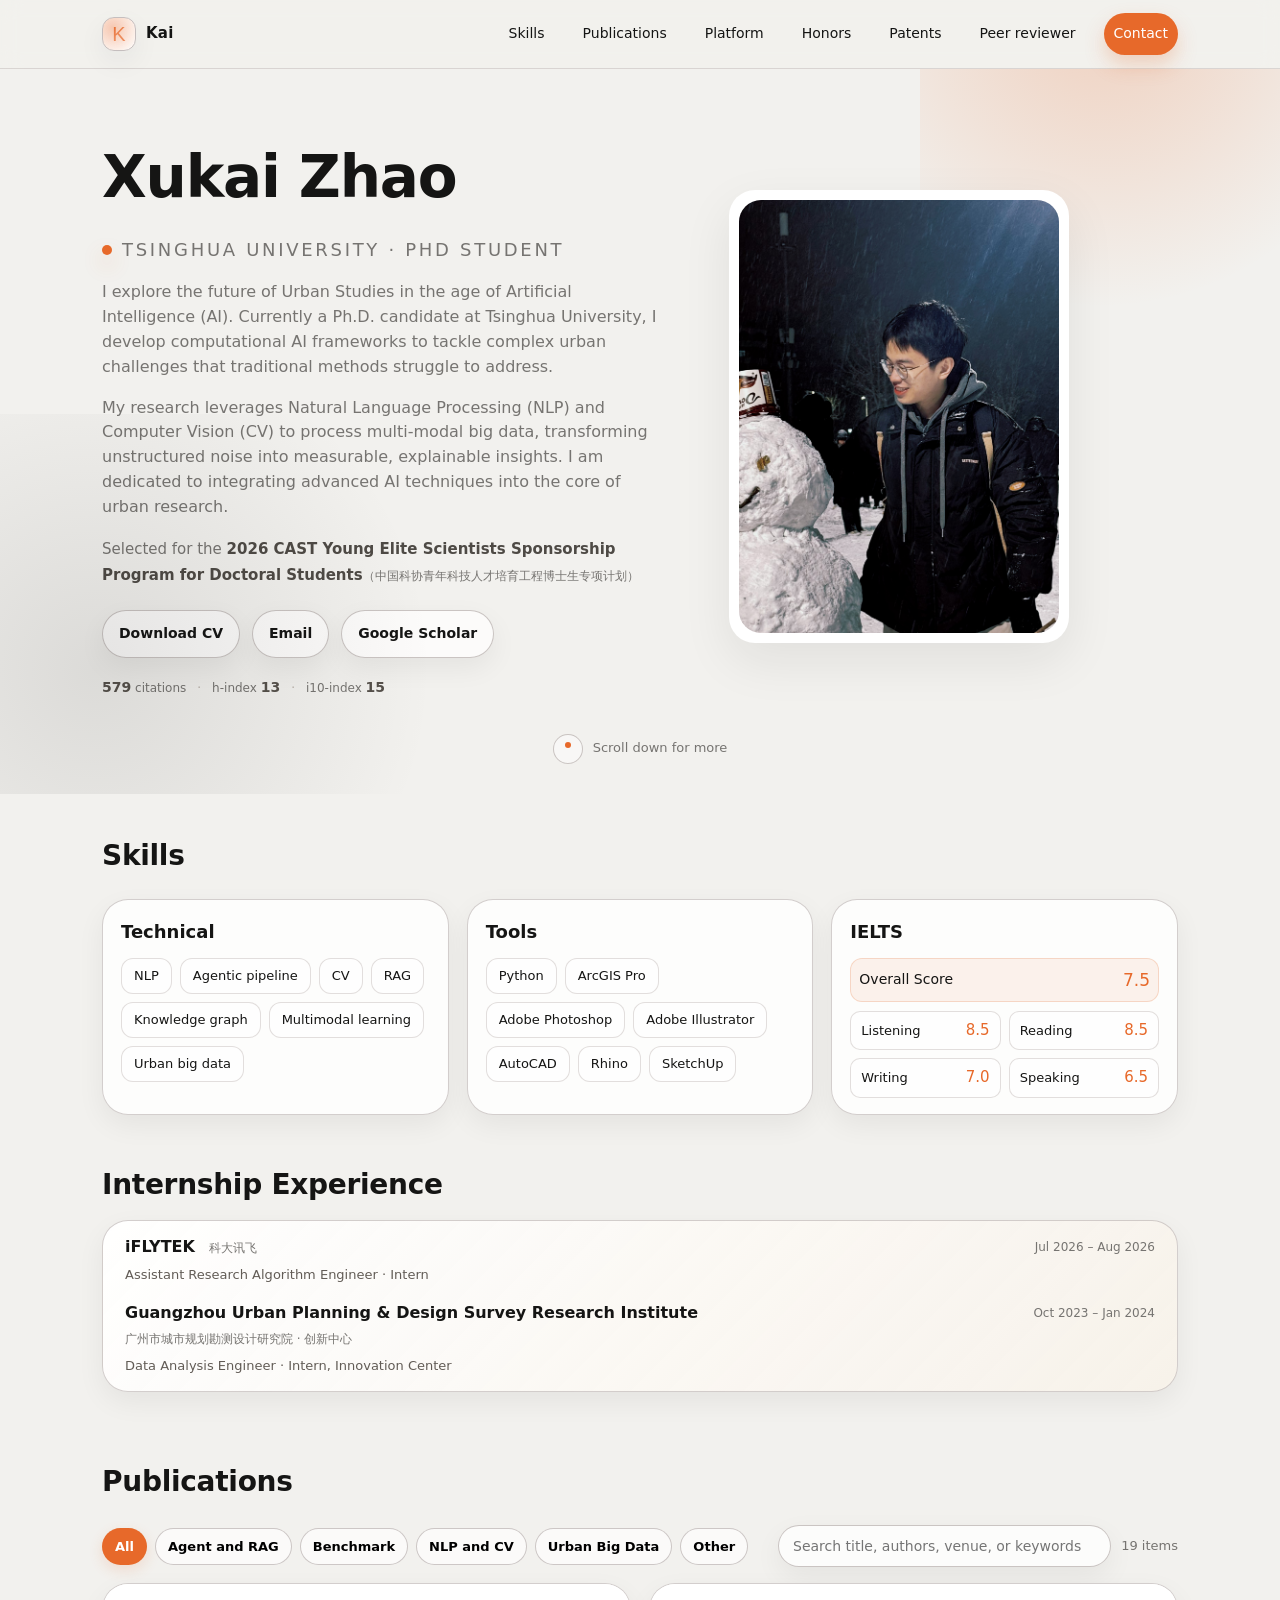
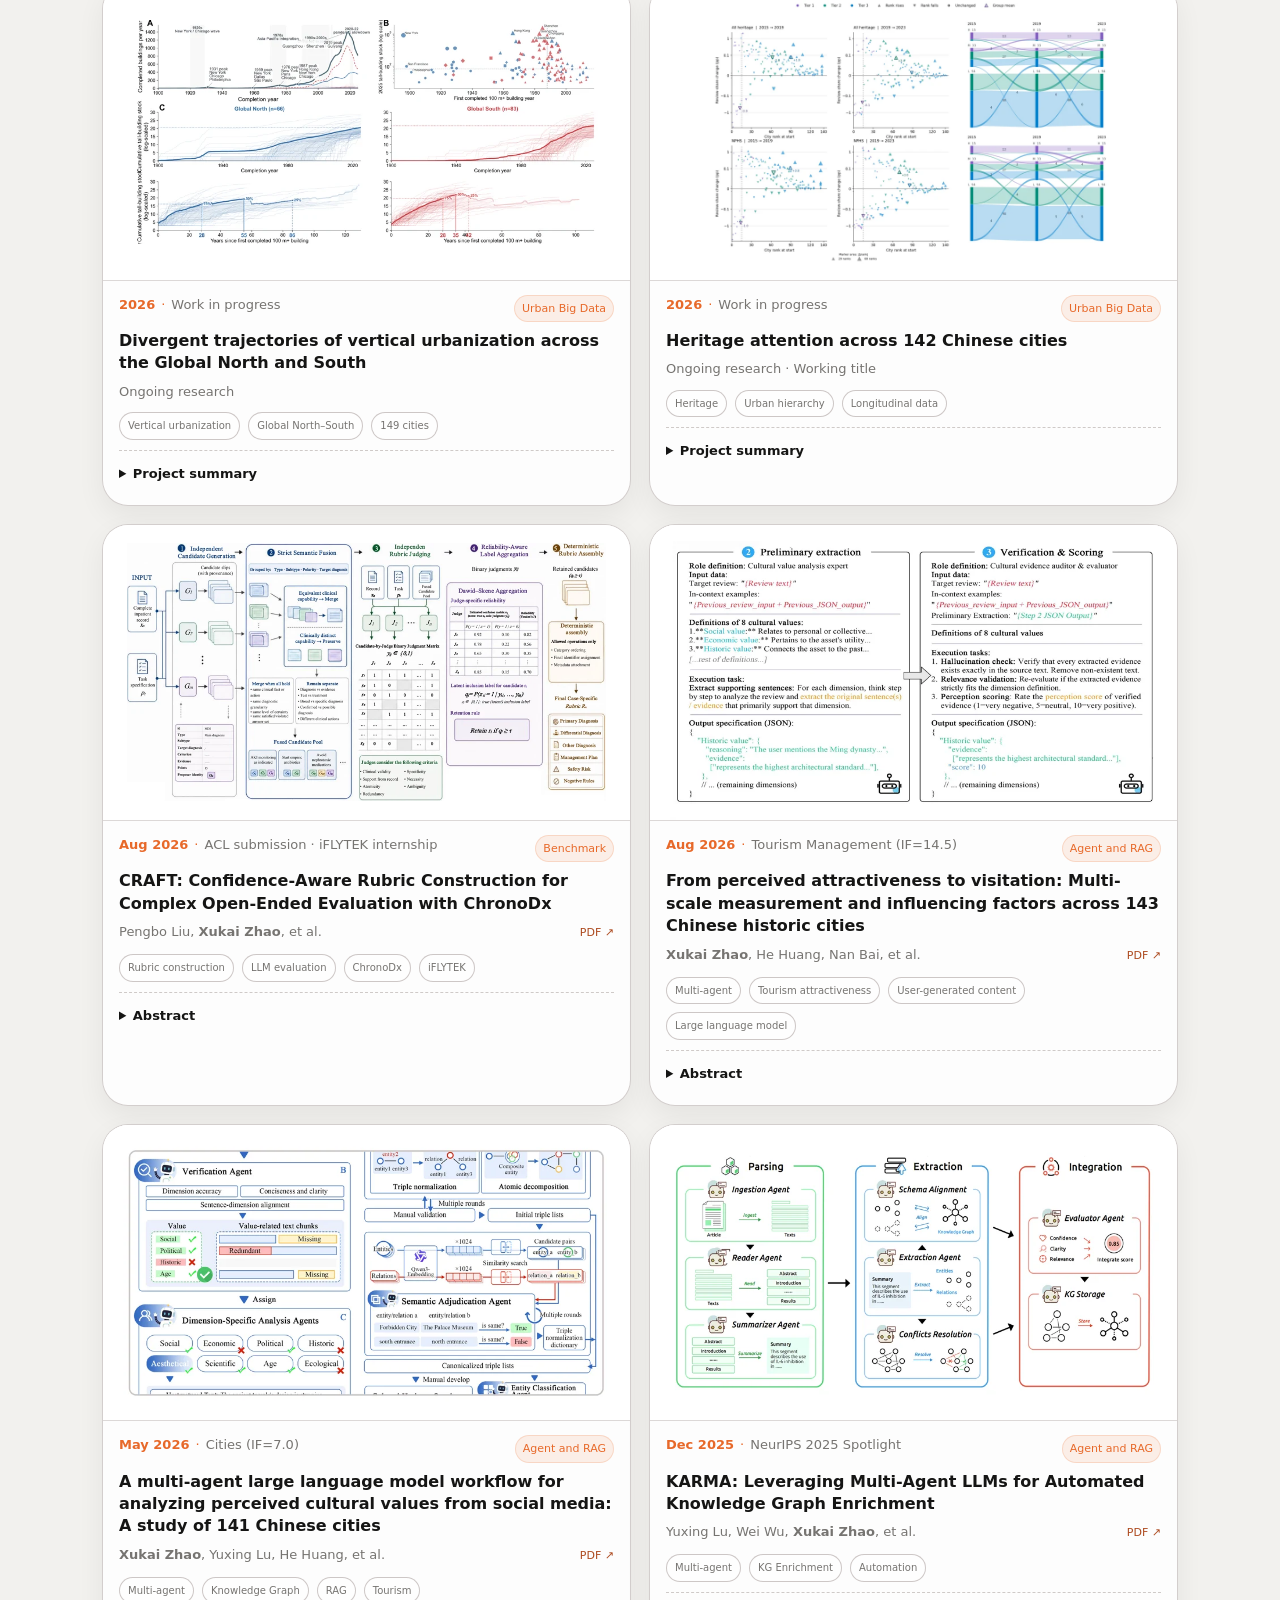
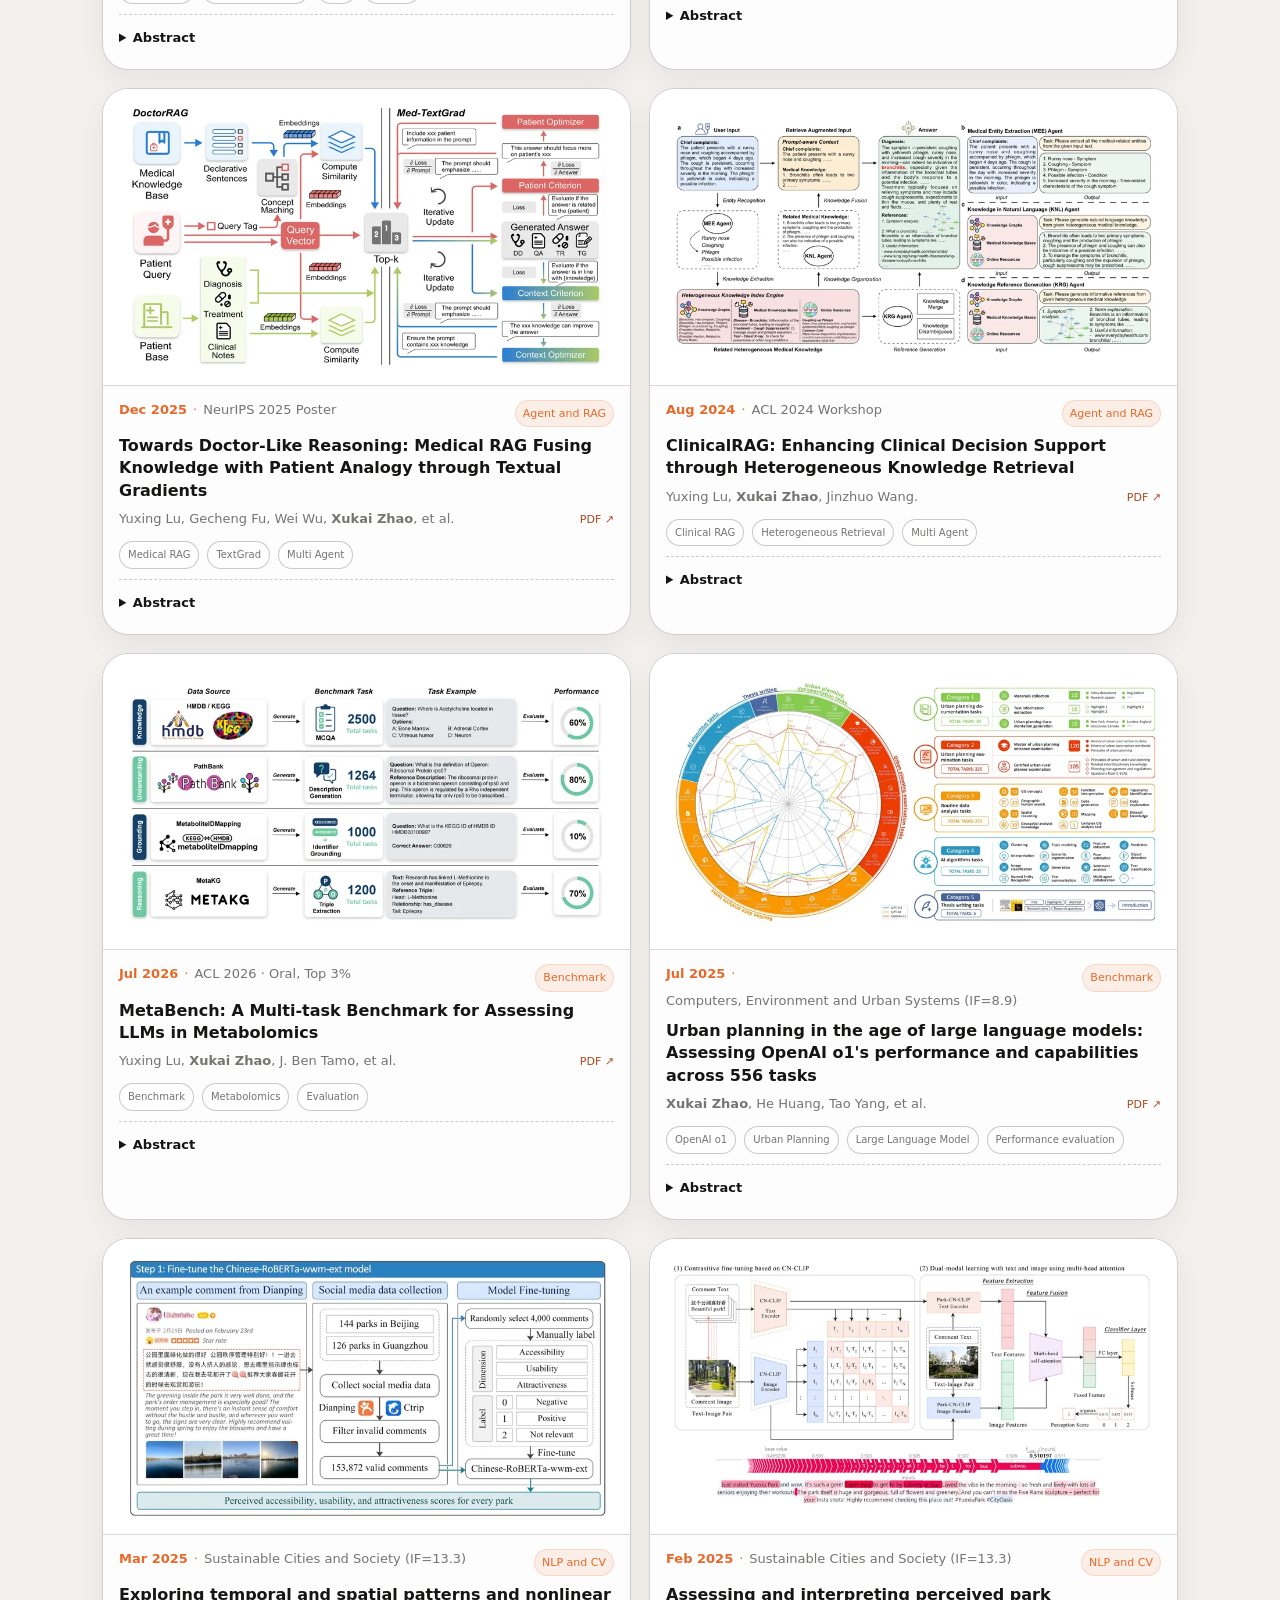
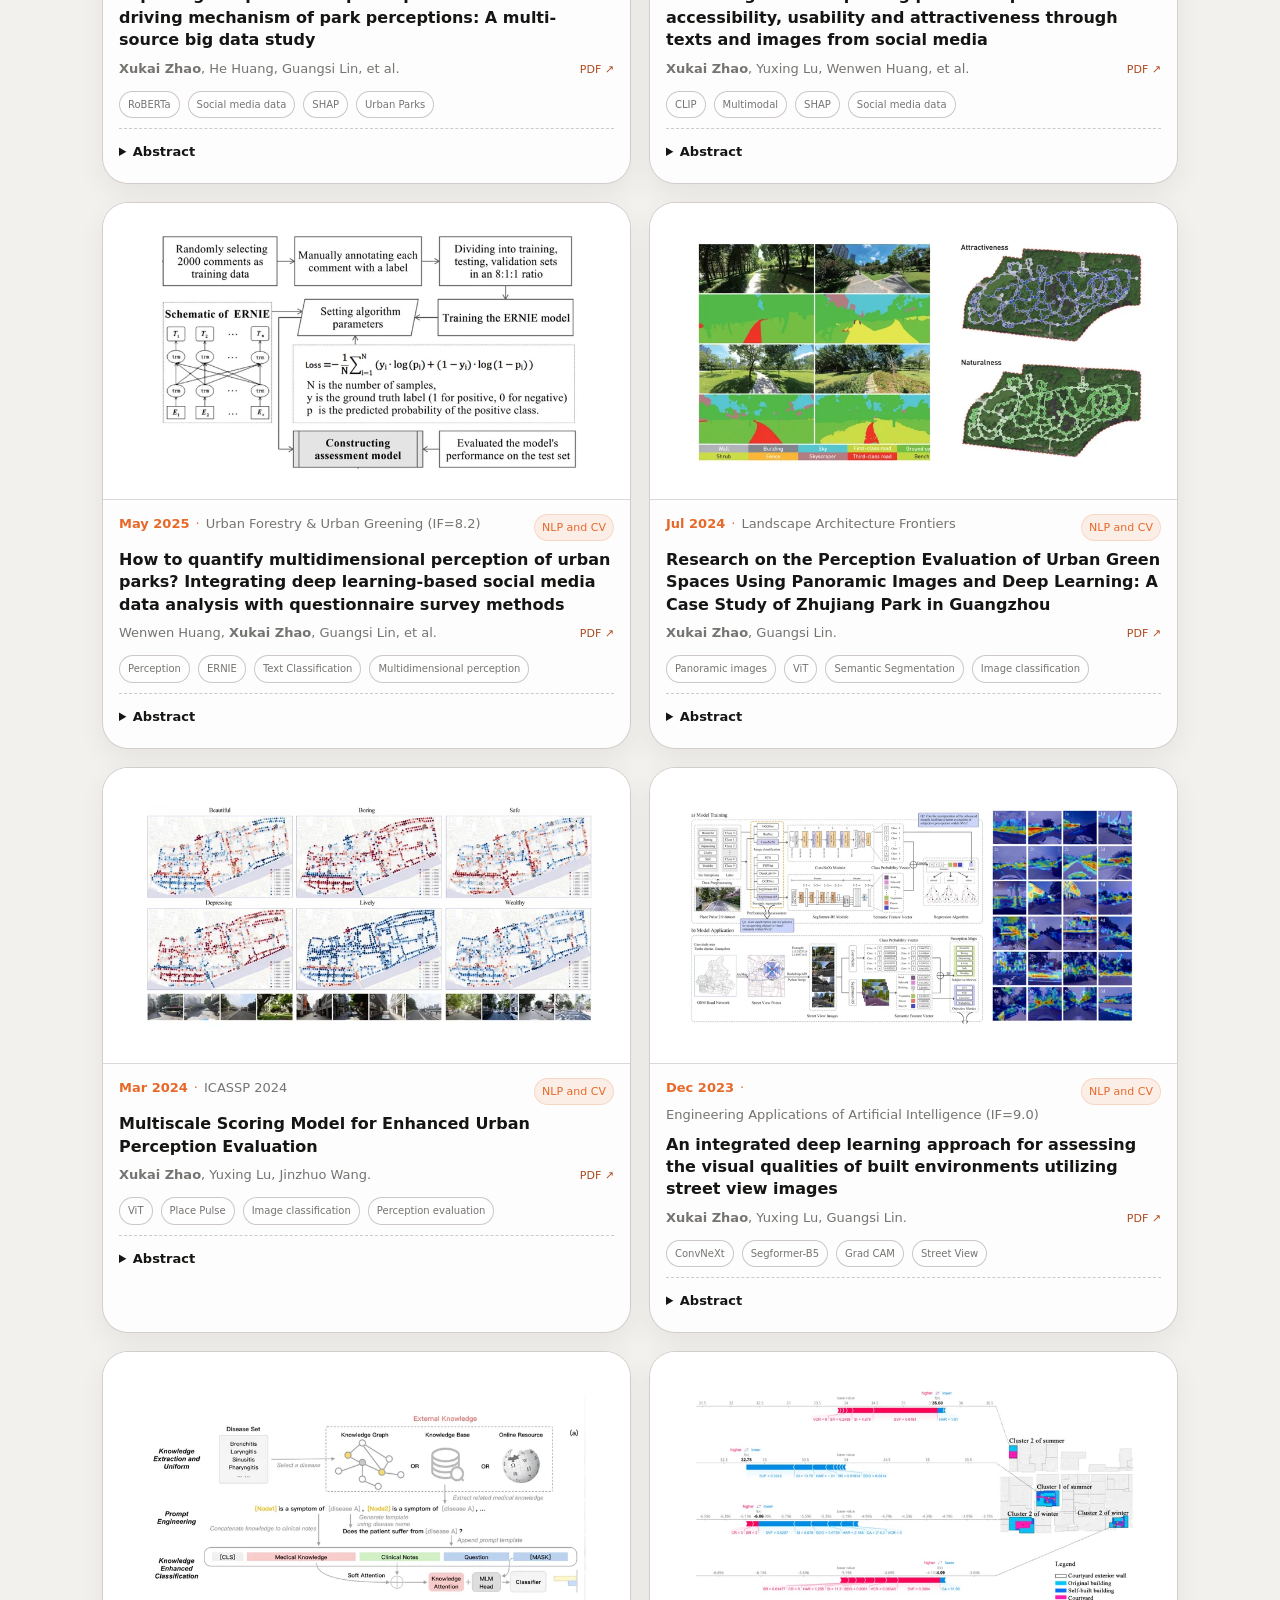
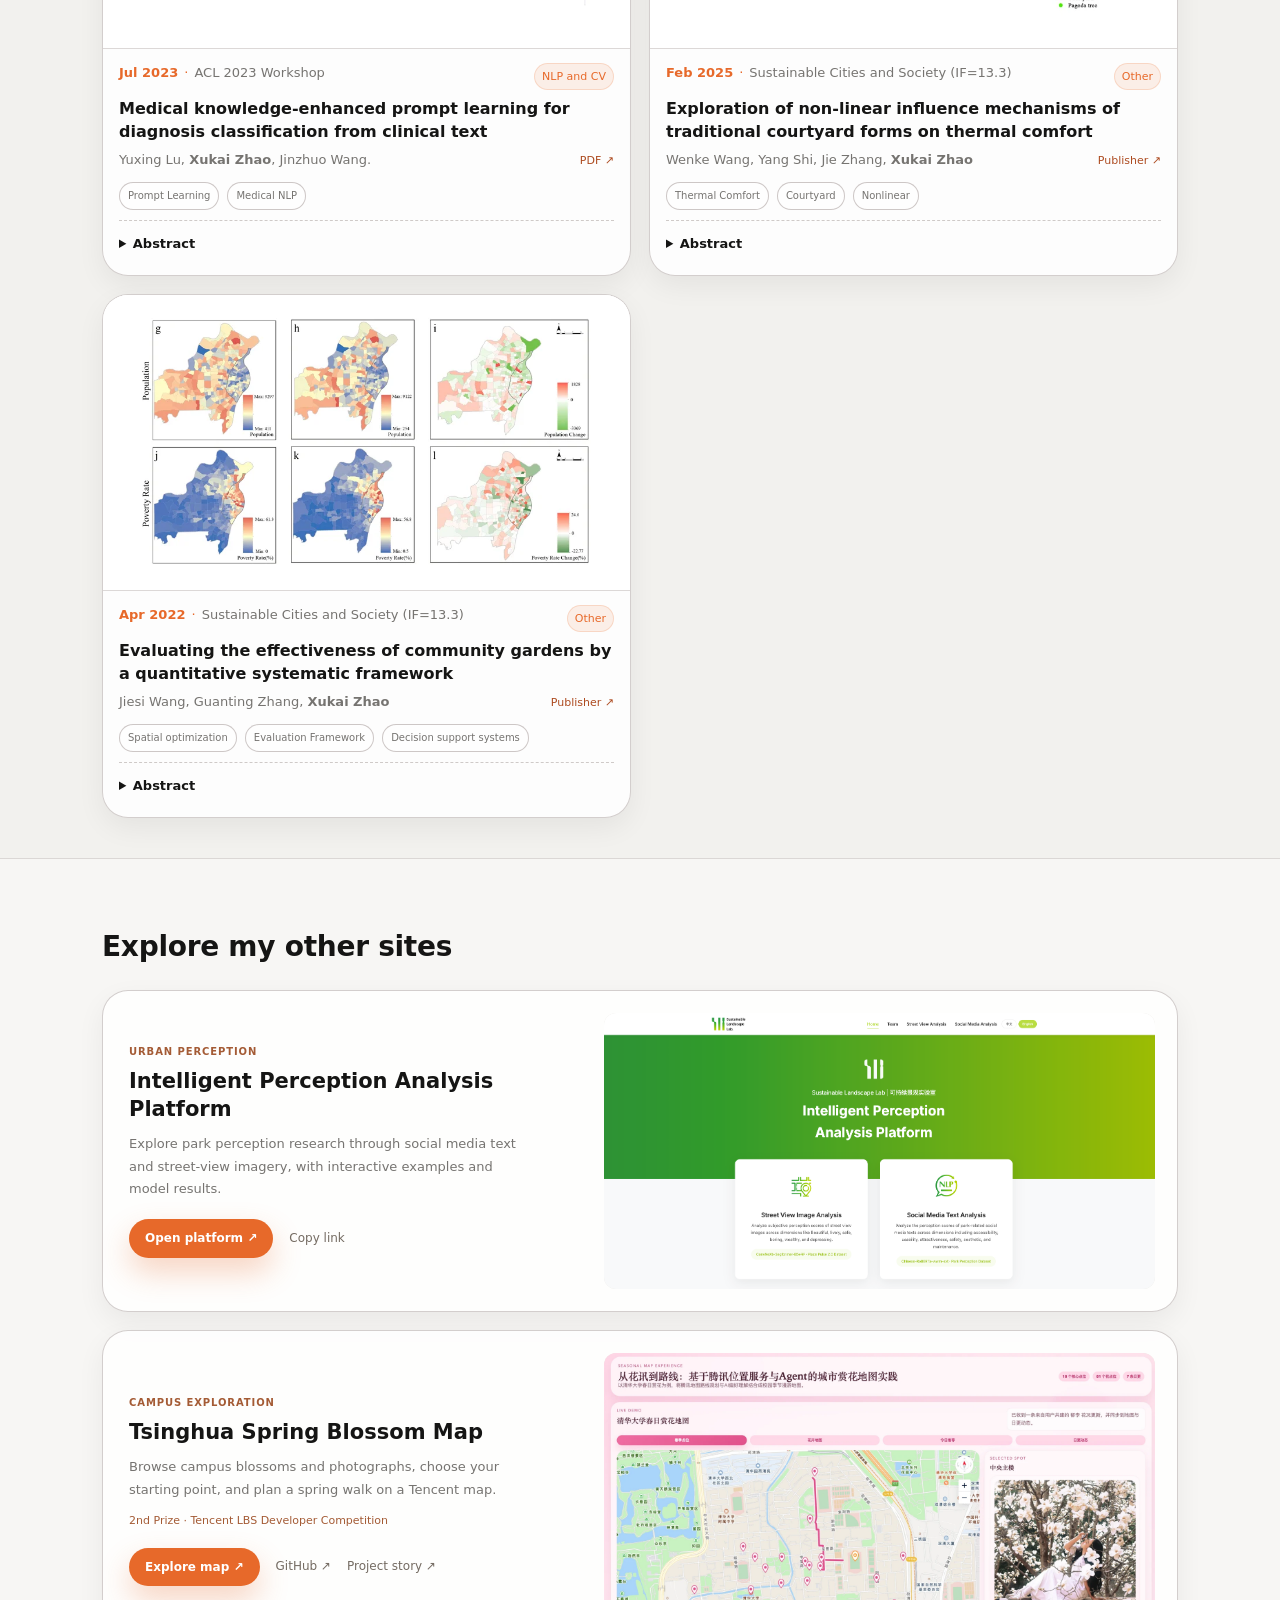
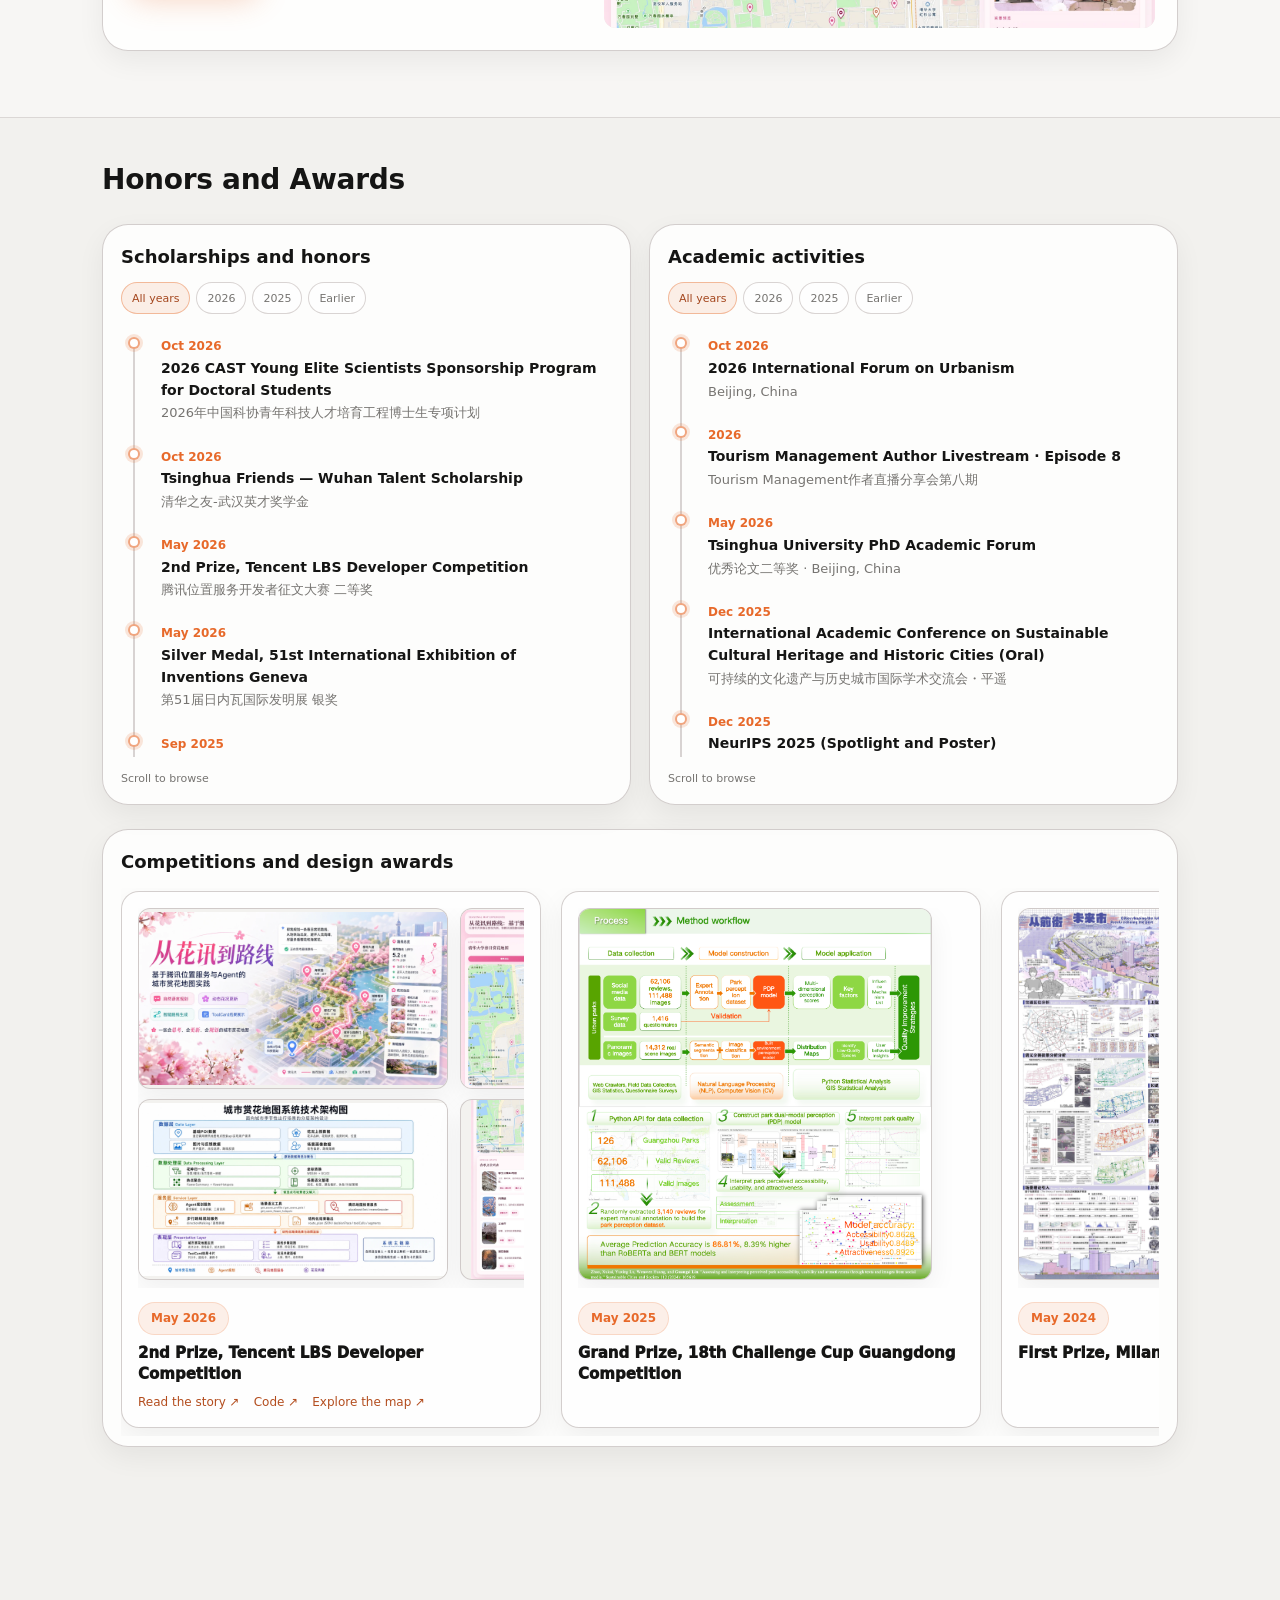
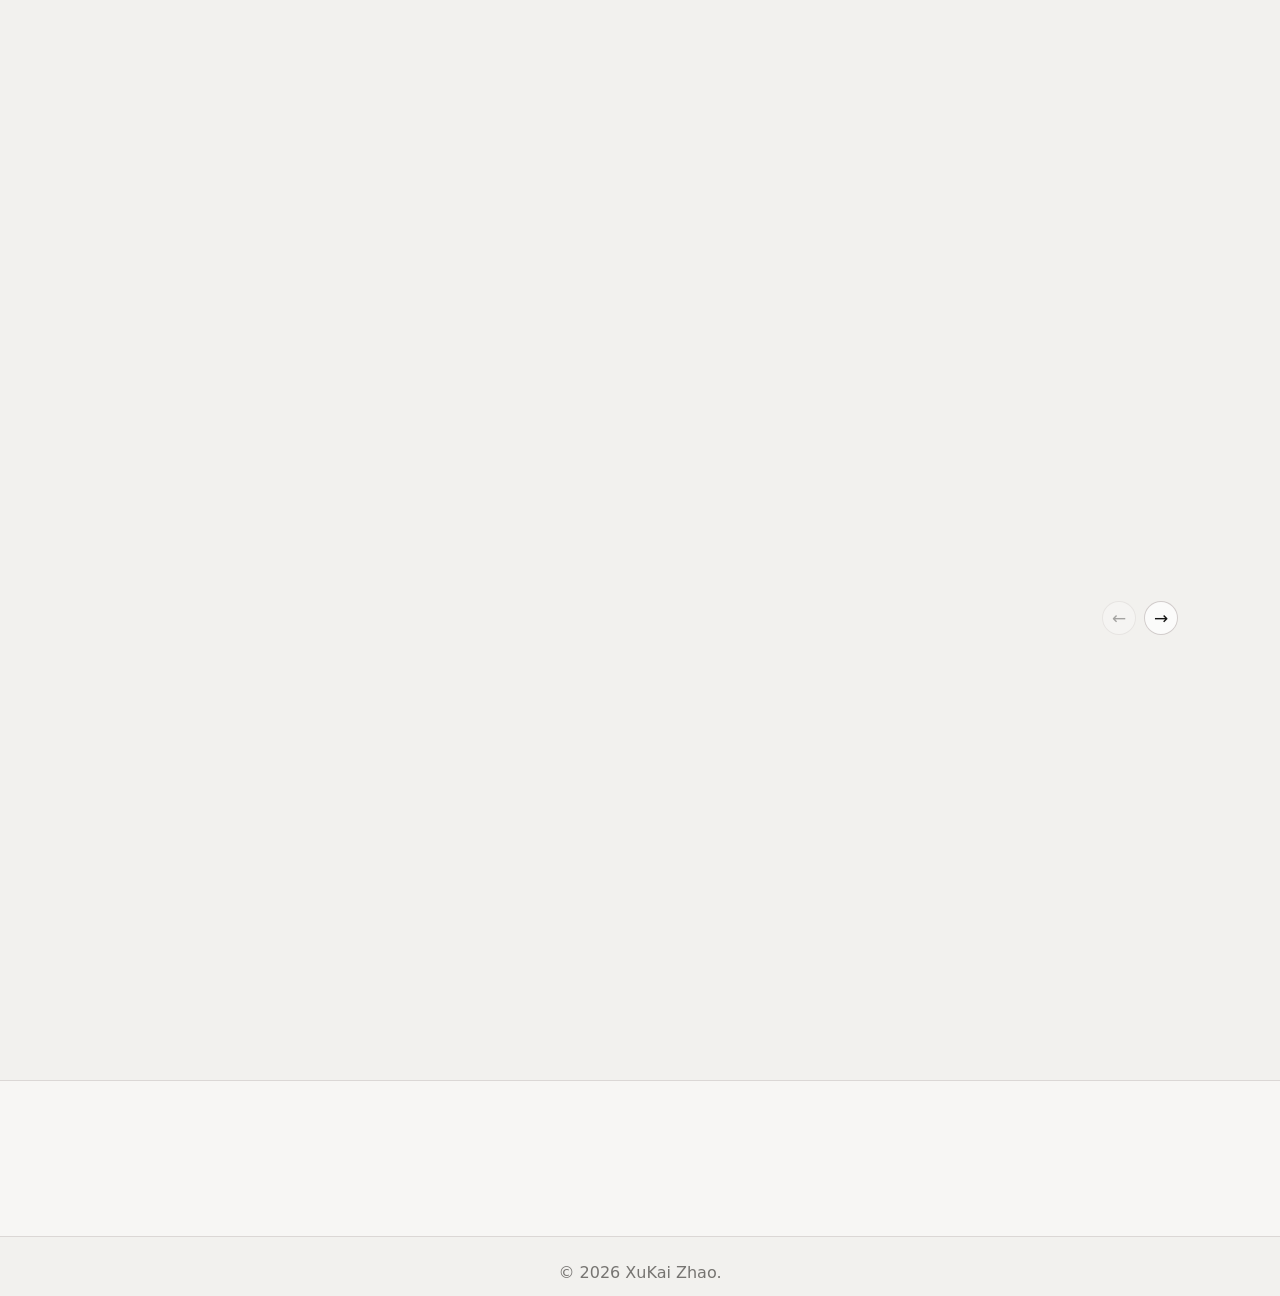
==== commit ff2c7a65: "Update homepage content and styling (2026-10-22 round 2)" ====
--- a/index.html
+++ b/index.html
@@ -191,7 +191,31 @@
       </div>
     </section> -->
 
-    </div></section><section id="publications" class="section">
+    </div></section><section id="experience" class="section" aria-labelledby="experience-heading">
+  <div class="container">
+    <div class="section-head"><h2 id="experience-heading" class="reveal">Internship Experience</h2></div>
+    <div class="card experience-panel">
+<ol class="experience-list">
+      <li class="experience-item reveal">
+        <div class="experience-copy">
+          <h3>iFLYTEK <span class="experience-zh" lang="zh-CN">科大讯飞</span>
+</h3>
+          <p class="experience-role">Assistant Research Algorithm Engineer · Intern</p>
+        </div>
+        <p class="experience-period"><time datetime="2026-07">Jul 2026</time> – <time datetime="2026-08">Aug 2026</time></p>
+      </li>
+      <li class="experience-item reveal">
+        <div class="experience-copy">
+          <h3>Guangzhou Urban Planning &amp; Design Survey Research Institute</h3>
+          <p class="experience-zh" lang="zh-CN">广州市城市规划勘测设计研究院 · 创新中心</p>
+          <p class="experience-role">Data Analysis Engineer · Intern, Innovation Center</p>
+        </div>
+        <p class="experience-period"><time datetime="2023-10">Oct 2023</time> – <time datetime="2024-01">Jan 2024</time></p>
+      </li>
+    </ol>
+  </div>
+</div>
+</section><section id="publications" class="section">
       <div class="container">
         <div class="section-head">
           <h2 class="reveal">Publications</h2>
@@ -217,9 +241,9 @@
 
         <div class="paper-grid" id="paperGrid">
 <article class="paper-card reveal" data-category="Urban Big Data" data-year="2026" data-search="Divergent trajectories of vertical urbanization across the Global North and South Ongoing research Work in progress 全球超高层 高层建筑 城市大数据 南北差异 Vertical urbanization Global North–South 149 cities" id="paper-vertical-urbanization">
-      <div class="paper-media">
-        <a href="assets/figures/vertical-urbanization.png" target="_blank" rel="noopener" class="paper-figure-link" aria-label="View research figure: Divergent trajectories of vertical urbanization across the Global North and South"><img src="assets/papers/vertical-urbanization.webp" alt="Research figure for Divergent trajectories of vertical urbanization across the Global North and South" loading="lazy" decoding="async">
-      <span class="figure-hint" aria-hidden="true">View figure ↗</span></a>
+      <div class="paper-media paper-media-padded paper-media-cropped">
+        <a href="assets/figures/vertical-urbanization.png" target="_blank" rel="noopener" class="paper-figure-link" aria-label="View research figure: Divergent trajectories of vertical urbanization across the Global North and South"><span class="paper-crop-frame"><span class="paper-crop-viewport"><img src="assets/papers/vertical-urbanization.webp" alt="Vertical urbanization research figure preview — first three rows" loading="lazy" decoding="async">
+      </span></span><span class="figure-hint" aria-hidden="true">View figure ↗</span></a>
 </div>
       <div class="paper-body">
         <div class="paper-top">
@@ -241,7 +265,7 @@
     </article>
 
 <article class="paper-card reveal" data-category="Urban Big Data" data-year="2026" data-search="Heritage attention across 142 Chinese cities Ongoing research · Working title Work in progress 遗产 城市大数据 评论关注 城市层级 头部长尾 Heritage Urban hierarchy Longitudinal data" id="paper-heritage-attention">
-      <div class="paper-media">
+      <div class="paper-media paper-media-padded">
         <a href="assets/figures/heritage-attention.png" target="_blank" rel="noopener" class="paper-figure-link" aria-label="View research figure: Heritage attention across 142 Chinese cities"><img src="assets/papers/heritage-attention.webp" alt="Research figure for Heritage attention across 142 Chinese cities" loading="lazy" decoding="async">
       <span class="figure-hint" aria-hidden="true">View figure ↗</span></a>
 </div>
@@ -265,7 +289,7 @@
     </article>
 
 <article class="paper-card reveal" data-category="Benchmark" data-year="2026" data-search="CRAFT: Confidence-Aware Rubric Construction for Complex Open-Ended Evaluation with ChronoDx Pengbo Liu, Xukai Zhao, et al. ACL submission 科大讯飞 实习 评分准则 评测 临床推理 Rubric construction LLM evaluation ChronoDx iFLYTEK" id="paper-craft">
-      <div class="paper-media">
+      <div class="paper-media paper-media-padded">
         <a href="assets/figures/craft.png" target="_blank" rel="noopener" class="paper-figure-link" aria-label="View research figure: CRAFT: Confidence-Aware Rubric Construction for Complex Open-Ended Evaluation with ChronoDx"><img src="assets/papers/craft.webp" alt="Research figure for CRAFT: Confidence-Aware Rubric Construction for Complex Open-Ended Evaluation with ChronoDx" loading="lazy" decoding="async">
       <span class="figure-hint" aria-hidden="true">View figure ↗</span></a>
 </div>
@@ -794,31 +818,29 @@
           <!-- <p class="muted reveal">A companion page with interactive content and related work.</p> -->
         </div>
 
-        <div class="grid-2 project-row">
-          <div class="card reveal hover-lift">
-            <h3 style="color: #ff7a41;">Intelligent Perception Analysis Platform</h3>
-            <p class="muted">I also developed an Intelligent Perception Analysis Platform to demonstrate my park perception models for social media data analysis.</p>
-            <div class="hero-actions">
-              <a class="btn primary" href="projects/urban-perception/index.html" rel="noopener">Try the models</a>
-              <button class="btn ghost" type="button" data-copy-path="projects/urban-perception/index.html">Copy link</button>
-            </div>
-          </div>
-
-          <a class="card reveal hover-lift screenshot-card" href="projects/urban-perception/index.html" rel="noopener" aria-label="Open Intelligent Perception Analysis Platform">
-            <img src="assets/urban_platform.png" alt="Intelligent Perception Analysis Platform screenshot">
-          </a>
-
-        </div>
-      <div class="grid-2 project-row">
-<div class="card reveal hover-lift">
-<h3 style="color:#ff7a41;">Tsinghua Spring Blossom Map</h3>
-<p class="muted">A seasonal walking map connecting blossom updates, campus places, and personalized route planning. Awarded second prize in the Tencent LBS Developer Competition.</p>
-<div class="hero-actions">
-<a class="btn primary" href="projects/spring-map/index.html">Explore the map</a><a class="btn ghost" href="https://github.com/xukaizhao/tsinghua-spring-map" target="_blank" rel="noopener">GitHub</a><a class="btn ghost" href="https://blog.csdn.net/weixin_44792382/article/details/160585879" target="_blank" rel="noopener">Project story</a>
-</div>
-</div>
-<a class="card reveal hover-lift screenshot-card" href="projects/spring-map/index.html" aria-label="Open Tsinghua Spring Blossom Map"><img src="assets/drawings/2026_tencent_lbs_3.webp" alt="Tsinghua Spring Blossom Map interface" loading="lazy"></a>
-</div>
+        <article class="card grid-2 project-row reveal hover-lift" aria-labelledby="project-perception-heading">
+      <div class="project-copy">
+        <p class="project-kicker">Urban perception</p>
+        <h3 id="project-perception-heading">Intelligent Perception Analysis Platform</h3>
+        <p class="project-description muted">Explore park perception research through social media text and street-view imagery, with interactive examples and model results.</p>
+        
+        <div class="project-actions">
+<a class="btn primary small" href="projects/urban-perception/index.html">Open platform ↗</a><button class="project-text-link" type="button" data-copy-path="projects/urban-perception/index.html">Copy link</button>
+</div>
+      </div>
+      <a class="project-preview screenshot-card" href="projects/urban-perception/index.html" aria-label="Open Intelligent Perception Analysis Platform"><img src="assets/urban_platform.png" alt="Intelligent Perception Analysis Platform interface" loading="lazy" decoding="async"></a>
+    </article><article class="card grid-2 project-row reveal hover-lift" aria-labelledby="project-blossom-heading">
+      <div class="project-copy">
+        <p class="project-kicker">Campus exploration</p>
+        <h3 id="project-blossom-heading">Tsinghua Spring Blossom Map</h3>
+        <p class="project-description muted">Browse campus blossoms and photographs, choose your starting point, and plan a spring walk on a Tencent map.</p>
+        <p class="project-note">2nd Prize · Tencent LBS Developer Competition</p>
+        <div class="project-actions">
+<a class="btn primary small" href="projects/spring-map/index.html">Explore map ↗</a><a class="project-text-link" href="https://github.com/xukaizhao/tsinghua-spring-map" target="_blank" rel="noopener">GitHub ↗</a><a class="project-text-link" href="https://blog.csdn.net/weixin_44792382/article/details/160585879" target="_blank" rel="noopener">Project story ↗</a>
+</div>
+      </div>
+      <a class="project-preview screenshot-card" href="projects/spring-map/index.html" aria-label="Open Tsinghua Spring Blossom Map"><img src="assets/drawings/2026_tencent_lbs_3.webp" alt="Tsinghua Spring Blossom Map interface" loading="lazy" decoding="async"></a>
+    </article>
 </div>
     </section>
 
@@ -1059,12 +1081,9 @@
 </div>
         </div>
         <br>
-        <div class="card reveal hover-lift">
+        <div class="card reveal hover-lift" id="competition-gallery">
           <h3>Competitions and design awards</h3>
-          <div class="strip-controls" aria-label="design projects">
-<button type="button" class="strip-arrow" data-scroll-target="competitionList" data-direction="-1" aria-label="Previous design projects" aria-controls="competitionList">←</button><button type="button" class="strip-arrow" data-scroll-target="competitionList" data-direction="1" aria-label="Next design projects" aria-controls="competitionList">→</button>
-</div>
-<div class="competition-list-horizontal" id="competitionList">
+          <div class="competition-list-horizontal" id="competitionList" tabindex="0" role="region" aria-label="Competition and design awards; scroll horizontally to browse">
             <div class="competition-item" id="competition-tencent">
 <div class="competition-drawings">
 <div class="competition-drawing-column">
@@ -1077,7 +1096,6 @@
 <div class="competition-info">
 <div class="competition-date">May 2026</div>
 <div class="competition-title">2nd Prize, Tencent LBS Developer Competition</div>
-<p class="competition-note muted">From Flower Updates to Routes: A Spring Blossom Map of Tsinghua University</p>
 <div class="competition-links">
 <a href="https://blog.csdn.net/weixin_44792382/article/details/160585879" target="_blank" rel="noopener">Read the story ↗</a><a href="https://github.com/xukaizhao/tsinghua-spring-map" target="_blank" rel="noopener">Code ↗</a><a href="projects/spring-map/index.html">Explore the map ↗</a>
 </div>
--- a/refinements.css
+++ b/refinements.css
@@ -76,6 +76,10 @@
 .paper-authors { line-height: 1.65; }
 .paper-media { position: relative; background: #fff; }
 .paper-media img { object-fit: contain; }
+.paper-media-padded img { padding: 3% 4.5%; }
+.paper-crop-frame { position: absolute; inset: 0; display: grid; place-items: center; padding: 3% 4.5%; }
+.paper-crop-viewport { position: relative; display: block; width: 100%; aspect-ratio: 15 / 7; overflow: hidden; }
+.paper-media-cropped .paper-crop-viewport img { position: absolute; top: 0; left: 0; width: 100%; height: auto; padding: 0; }
 .paper-figure-link { position: absolute; inset: 0; display: block; width: 100%; height: 100%; }
 .figure-hint { position: absolute; right: 10px; bottom: 8px; padding: 3px 7px; color: #8d3f19; background: rgba(255,255,255,.94); border: 1px solid rgba(197,190,188,.55); border-radius: 6px; font-size: 10px; opacity: 0; transition: opacity .18s ease; }
 .paper-figure-link:hover .figure-hint, .paper-figure-link:focus-visible .figure-hint { opacity: 1; }
@@ -119,7 +123,9 @@
 .strip-arrow { display: grid; place-items: center; width: 34px; height: 34px; border: 1px solid rgba(197,190,188,.75); border-radius: 50%; background: rgba(255,255,255,.7); color: var(--ink); font-size: 17px; cursor: pointer; transition: background-color .18s, color .18s, border-color .18s; }
 .strip-arrow:hover:not(:disabled) { color: #b34d1e; border-color: rgba(231,105,42,.5); background: #fff; }
 .strip-arrow:disabled { opacity: .35; cursor: default; }
-#competitionList { margin-top: 12px; align-items: flex-start; }
+#competitionList { margin-top: 8px; align-items: stretch; padding-bottom: 8px; }
+#competitionList > .competition-item { height: auto; align-self: stretch; }
+#competition-gallery { padding-bottom: 10px; }
 .reviewer-list-horizontal, .competition-list-horizontal { max-width: 100%; scrollbar-width: thin; scrollbar-color: rgba(231,105,42,.35) rgba(197,190,188,.12); scroll-snap-type: x proximity; padding-top: 3px; }
 .reviewer-list-horizontal::-webkit-scrollbar, .competition-list-horizontal::-webkit-scrollbar { height: 6px; }
 .reviewer-list-horizontal::-webkit-scrollbar-track, .competition-list-horizontal::-webkit-scrollbar-track { background: rgba(197,190,188,.12); border-radius: 6px; }
@@ -227,24 +233,62 @@
  }
  .reviewer-item:hover { transform: none; }
 }
-/* Keep the competition strip compact and reduce its following gap. */
-#honors.section { padding-bottom: 14px; }
-#patents.section { padding-top: 22px; }
-.competition-drawings { height: auto; align-items: flex-start; }
-.competition-drawings .drawing-a0 { height: auto; max-height: 290px; width: auto; object-fit: contain; }
-#competition-tencent .competition-drawings { height: auto; }
-#competition-tencent .competition-drawing-column { flex: 0 0 min(100%, 310px); min-width: 0; display: flex; flex-direction: column; gap: 10px; }
-#competition-tencent .drawing-a0 { display: block; width: 100%; height: auto; max-height: none; }
-.competition-info { flex: 0 0 auto; }
-.competition-note { font-size: 12px; line-height: 1.6; margin: 0; }
+/* Internship entries follow the page's existing typography and spacing. */
+#experience.section { padding-top: 8px; padding-bottom: 28px; }
+#experience .section-head { margin-bottom: 14px; }
+.experience-panel { padding: 14px 22px; background: linear-gradient(135deg, rgba(255,255,255,.95), rgba(248,242,233,.82)); }
+.experience-list { display: grid; gap: 16px; list-style: none; padding: 0; margin: 0; }
+.experience-item { display: grid; grid-template-columns: minmax(0, 1fr) auto; align-items: start; gap: 12px 28px; padding: 0; }
+.experience-copy { min-width: 0; }
+.experience-copy h3 { margin: 0 0 5px; font-size: 16px; line-height: 1.5; font-weight: 700; }
+.experience-zh { color: var(--muted); font-size: 12px; font-weight: 400; line-height: 1.65; }
+h3 .experience-zh { margin-left: 8px; }
+p.experience-zh { margin: 0 0 5px; }
+.experience-role { margin: 0; font-size: 13px; line-height: 1.65; color: #625c56; }
+.experience-period { margin: 3px 0 0; white-space: nowrap; font-size: 12px; line-height: 1.65; color: var(--muted); }
+
+/* Each project keeps the original left-copy/right-image arrangement in one frame. */
+#urban .project-row { grid-template-columns: minmax(0, .9fr) minmax(0, 1.1fr); align-items: center; gap: 28px; padding: 22px; }
+.project-copy { min-width: 0; padding: 4px; }
+.project-kicker { margin: 0 0 9px; font-size: 10px; font-weight: 650; letter-spacing: .09em; text-transform: uppercase; color: #a45b35; }
+.project-copy h3 { margin: 0 0 10px; font-size: 21px; font-weight: 750; line-height: 1.3; color: var(--ink); }
+.project-description { margin: 0; font-size: 13px; line-height: 1.75; max-width: 48ch; }
+.project-note { margin: 10px 0 0; font-size: 11px; color: #a45b35; line-height: 1.6; }
+.project-actions { display: flex; flex-wrap: wrap; align-items: center; gap: 10px 16px; margin-top: 18px; }
+.project-actions .btn { font-size: 12px; padding: 9px 15px; }
+.project-text-link { appearance: none; background: none; border: 0; padding: 5px 0; margin: 0; color: #746b62; font: inherit; font-size: 12px; line-height: 1.6; cursor: pointer; text-decoration: none; }
+.project-text-link:hover { color: #a4471d; text-decoration: underline; text-underline-offset: 4px; }
+.project-preview { display: block; min-width: 0; aspect-ratio: 2 / 1; overflow: hidden; border-radius: 12px; background: #eceae5; }
+.project-preview.screenshot-card img { display: block; width: 100%; height: 100%; object-fit: cover; object-position: top center; border: 0; border-radius: 0; box-shadow: none; }
+.project-row + .project-row { margin-top: 18px; }
+
+/* All competition image areas use the same height; Tencent keeps two images per column. */
+#competitionList { --competition-media-height: 380px; }
+#honors.section { padding-bottom: 0; }
+#patents.section { padding-top: 16px; }
+.competition-drawings { height: var(--competition-media-height); align-items: stretch; }
+.competition-drawings .drawing-a0 { height: 100%; max-height: none; width: auto; object-fit: contain; }
+#competition-tencent .competition-drawing-column { flex: 0 0 min(100%, 310px); min-width: 0; height: 100%; display: grid; grid-template-rows: repeat(2, minmax(0, 1fr)); gap: 10px; }
+#competition-tencent .drawing-a0 { display: block; width: 100%; height: 100%; min-height: 0; max-height: none; }
+.competition-info { flex: 1 0 auto; }
 .competition-links { display: flex; flex-wrap: wrap; gap: 8px 14px; font-size: 12px; color: #b34d1e; }
 .competition-links a:hover { text-decoration: underline; text-underline-offset: 3px; }
-.project-row + .project-row { margin-top: 22px; }
+@media (max-width: 760px) {
+ #urban .project-row { grid-template-columns: minmax(0, 1fr); gap: 20px; padding: 18px; }
+ .project-preview { grid-row: 1; }
+ .project-copy { padding: 0 2px 2px; }
+ .project-copy h3 { font-size: 20px; }
+ .project-description { max-width: none; }
+}
 @media (max-width: 560px) {
  .cast-recognition { font-size: 14px; }
  .scholar-inline { gap: 5px 8px; font-size: 11px; }
  .scholar-inline strong { font-size: 13px; }
- .competition-drawings .drawing-a0 { max-height: 235px; }
+ #competitionList { --competition-media-height: 300px; }
+ .experience-panel { padding-inline: 16px; }
+ .experience-item { grid-template-columns: minmax(0, 1fr); gap: 7px; }
+ .experience-copy h3 { font-size: 15px; }
+ .experience-period { margin: 0; }
 }
 @media (prefers-reduced-motion: reduce) {
  .scroll-ring::after { animation: none; }
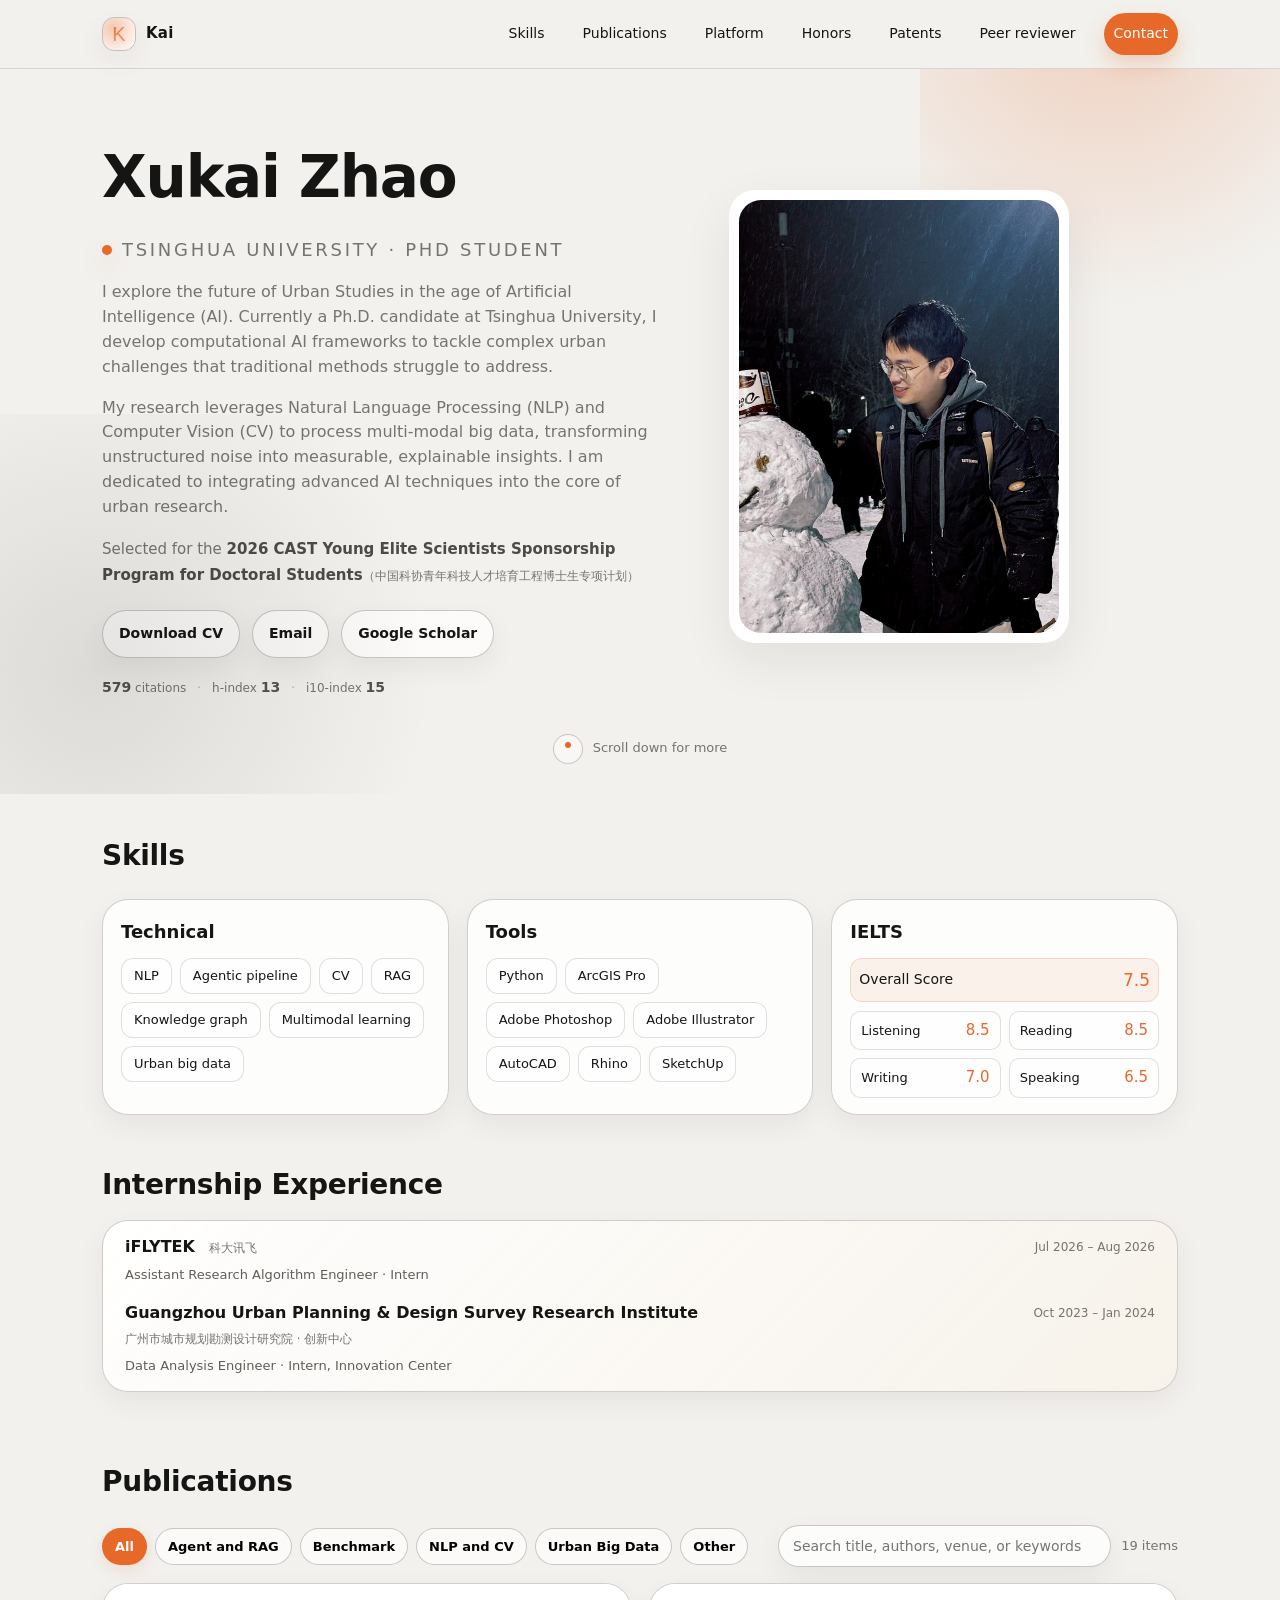
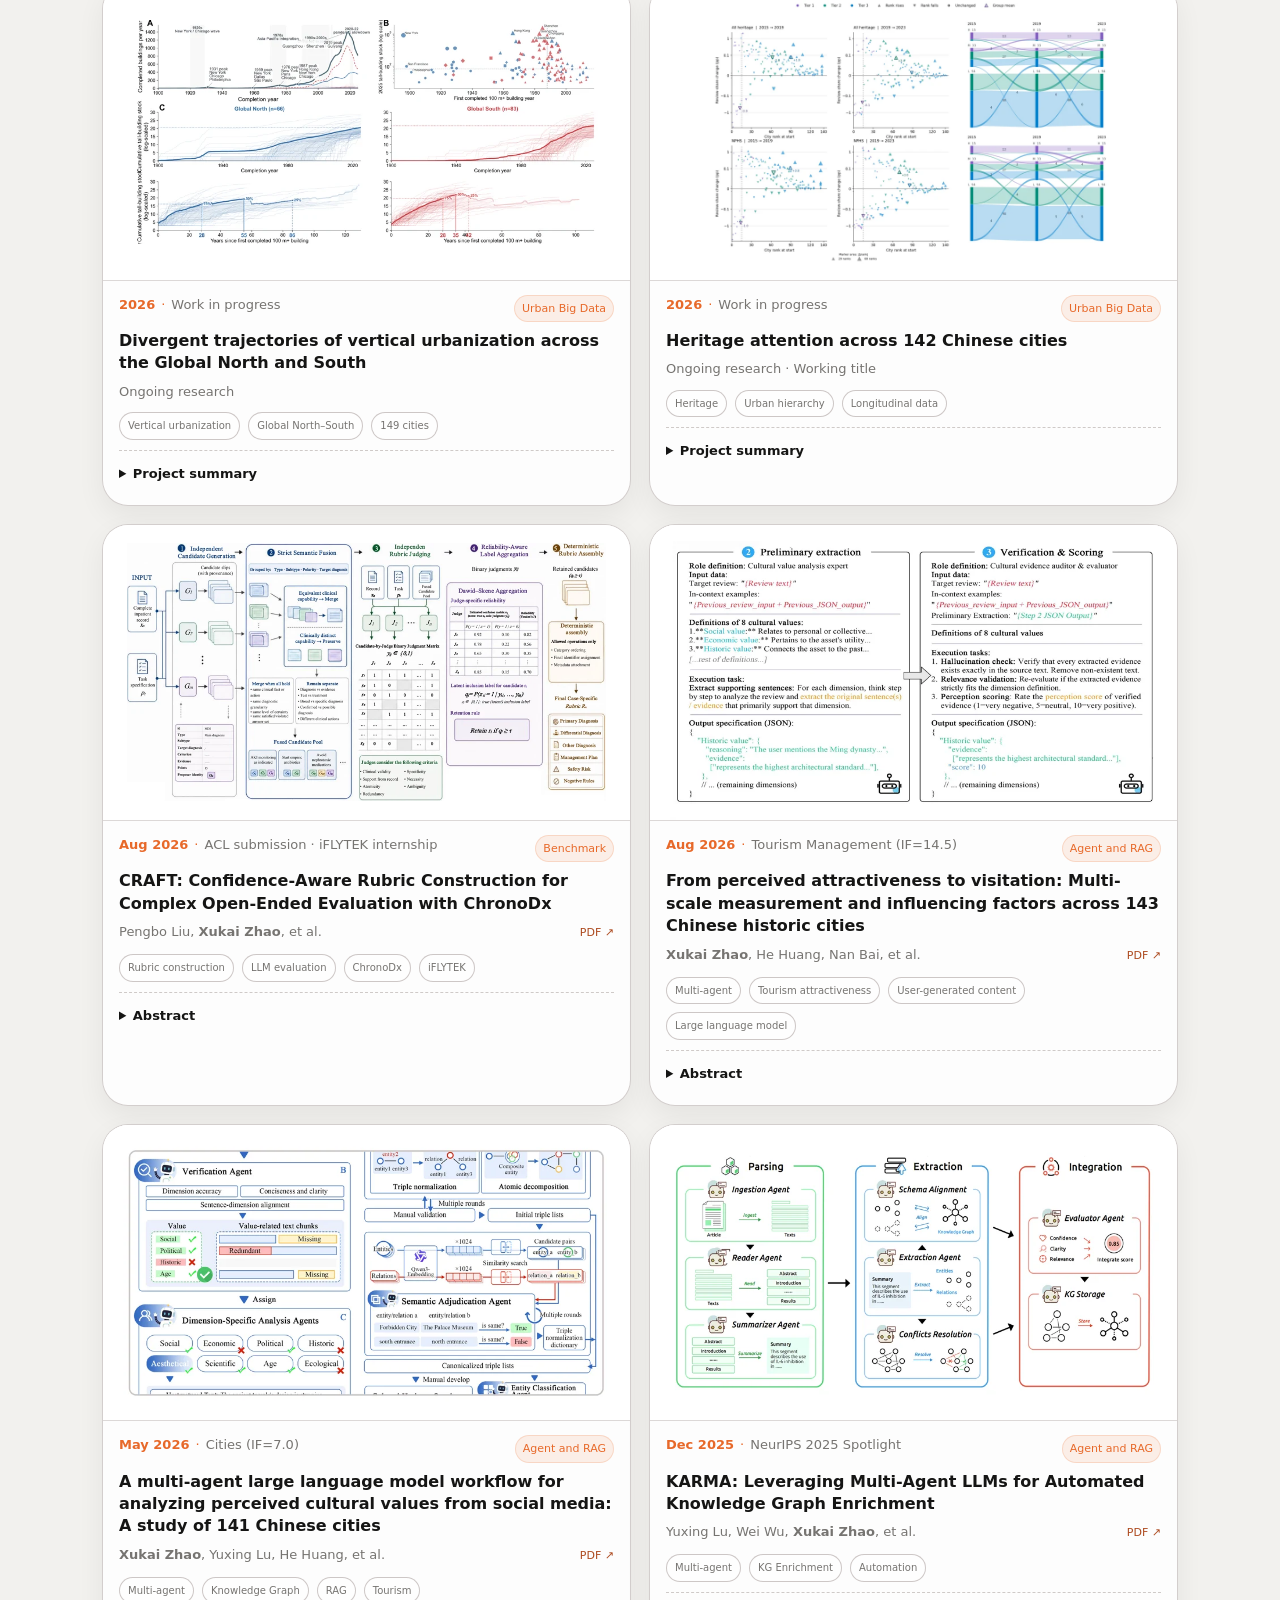
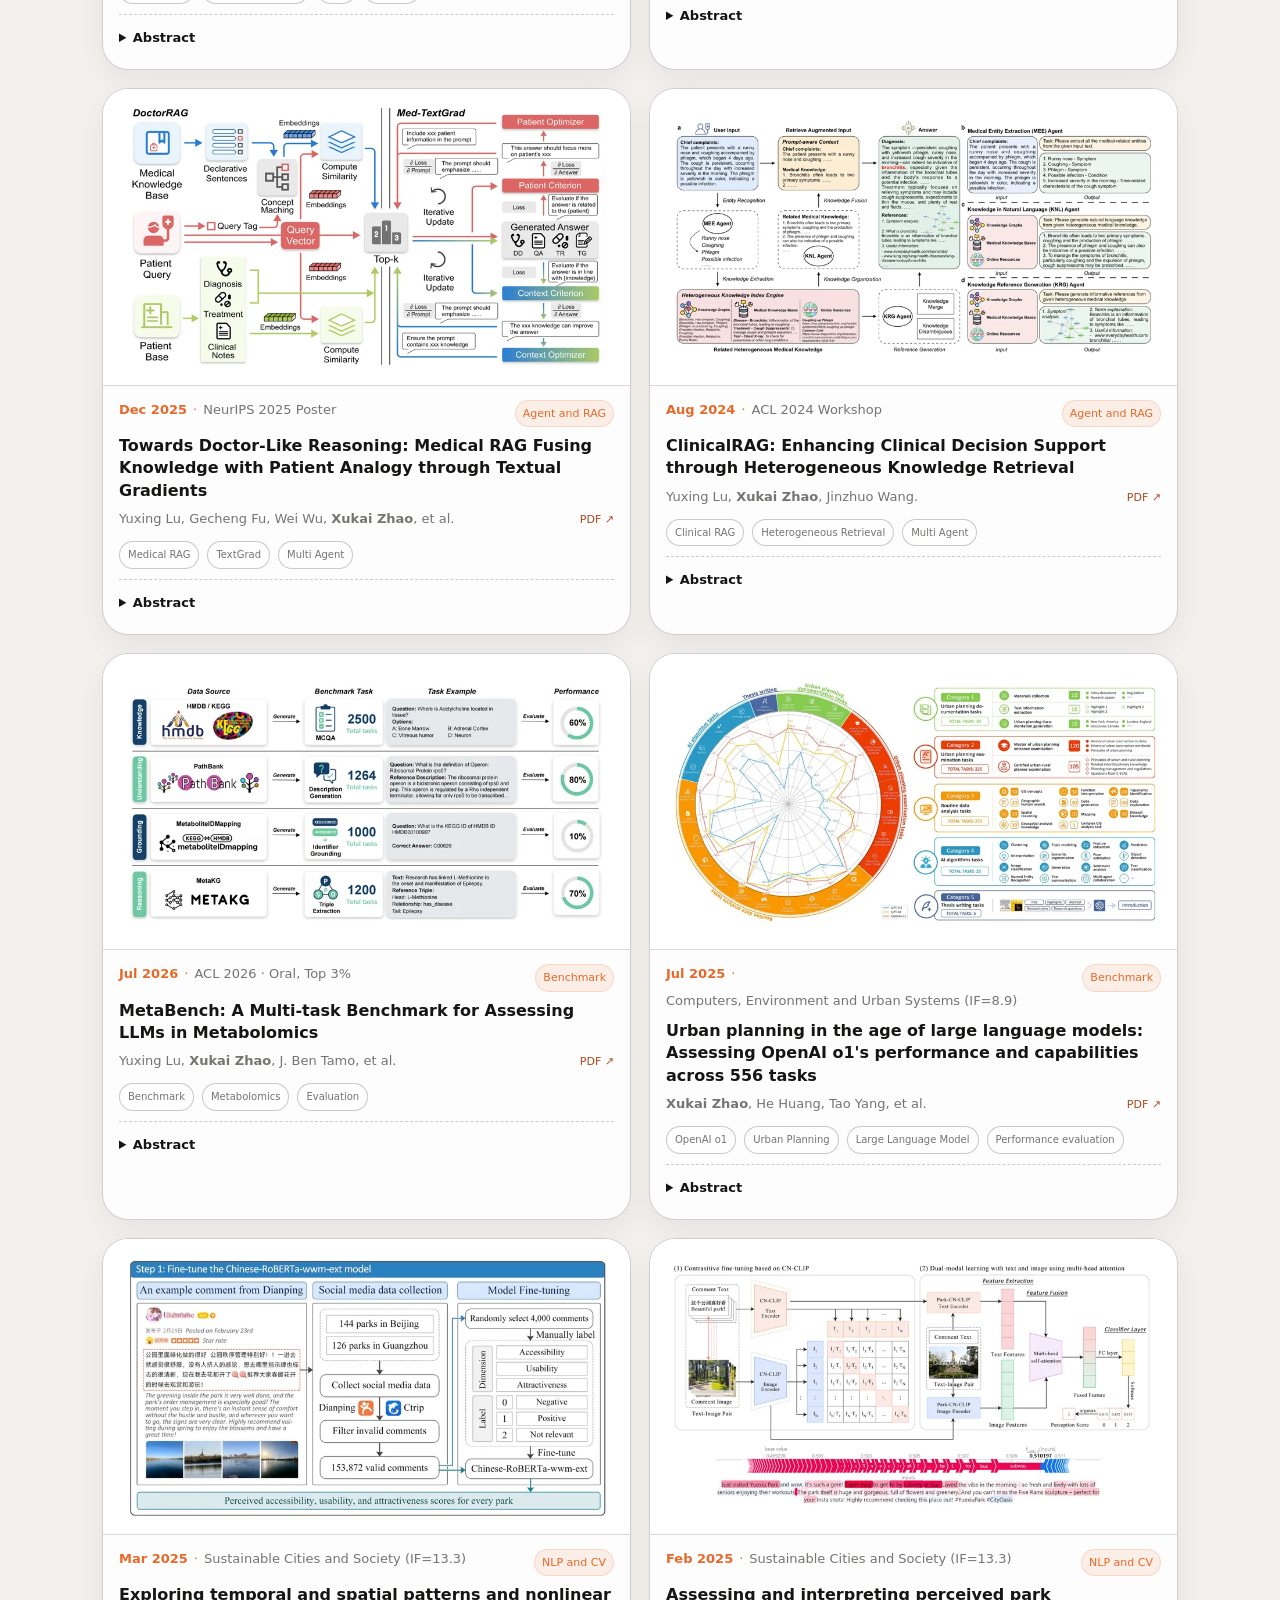
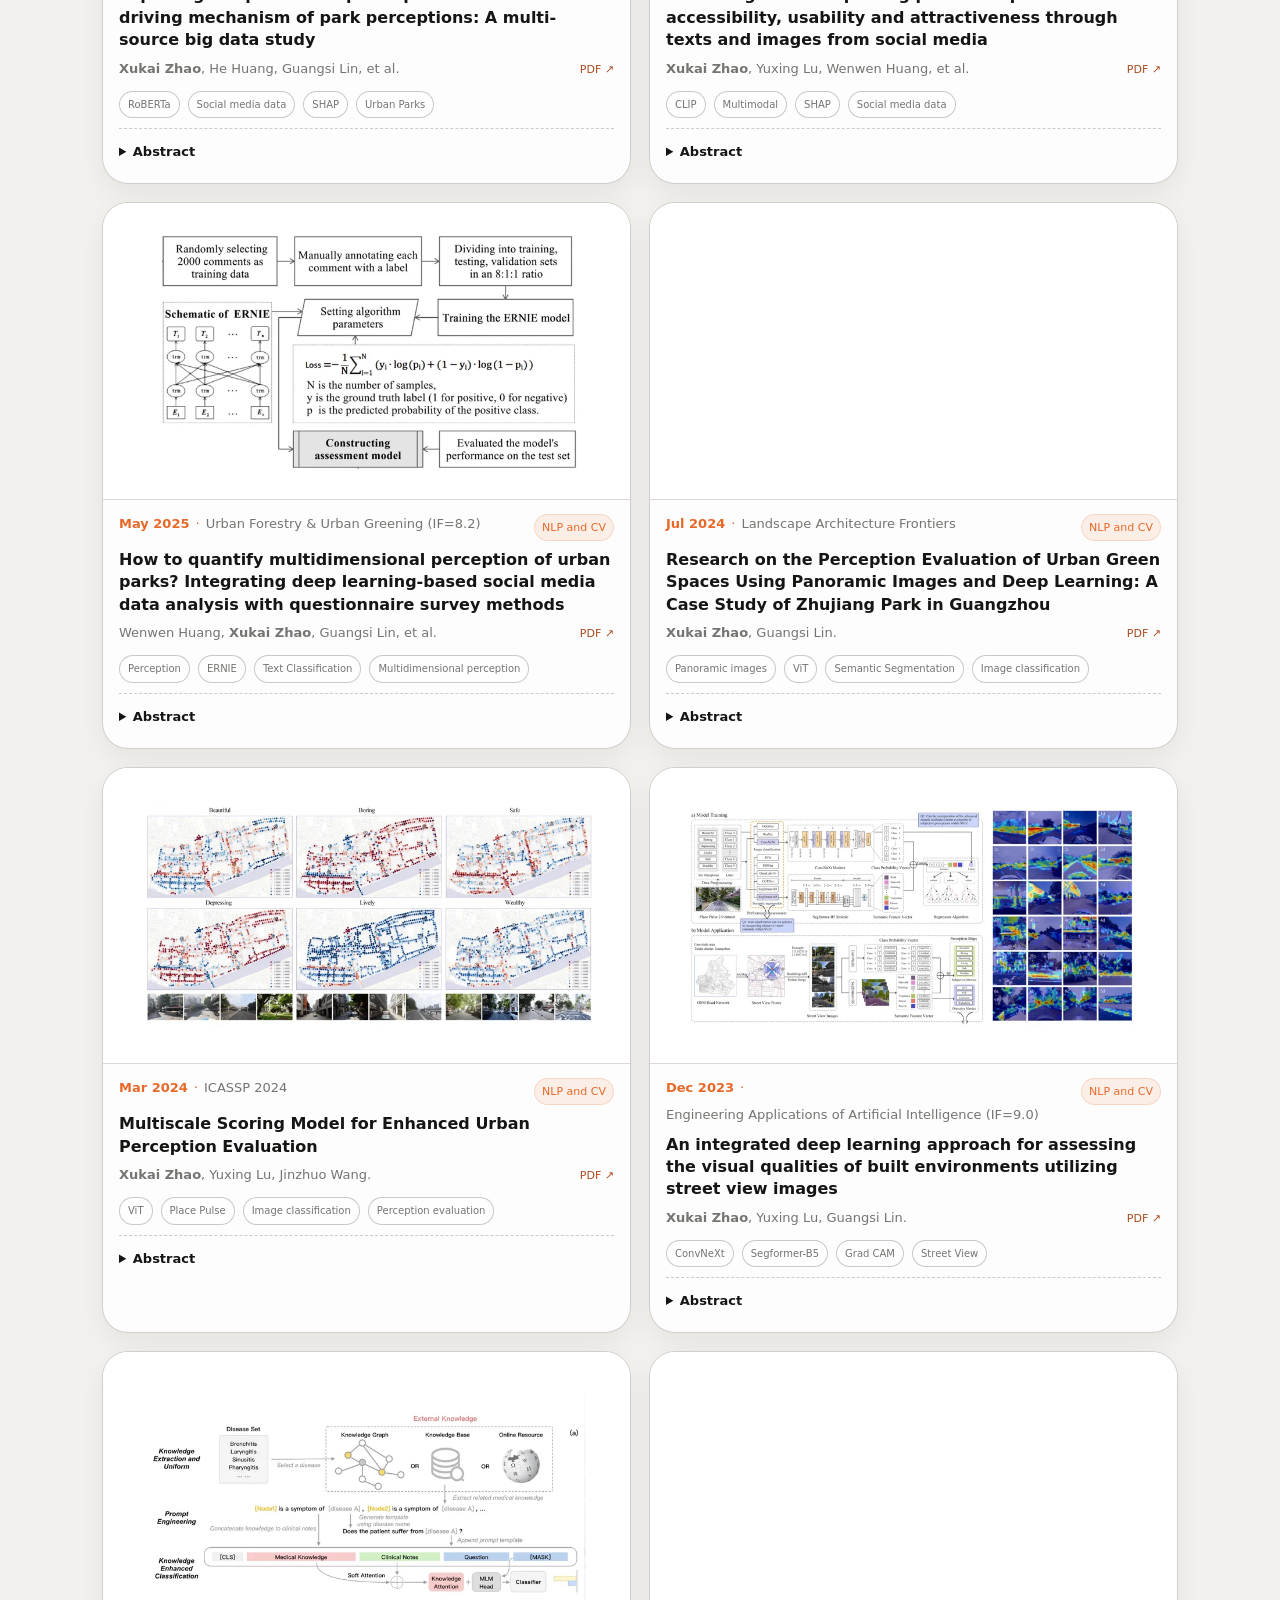
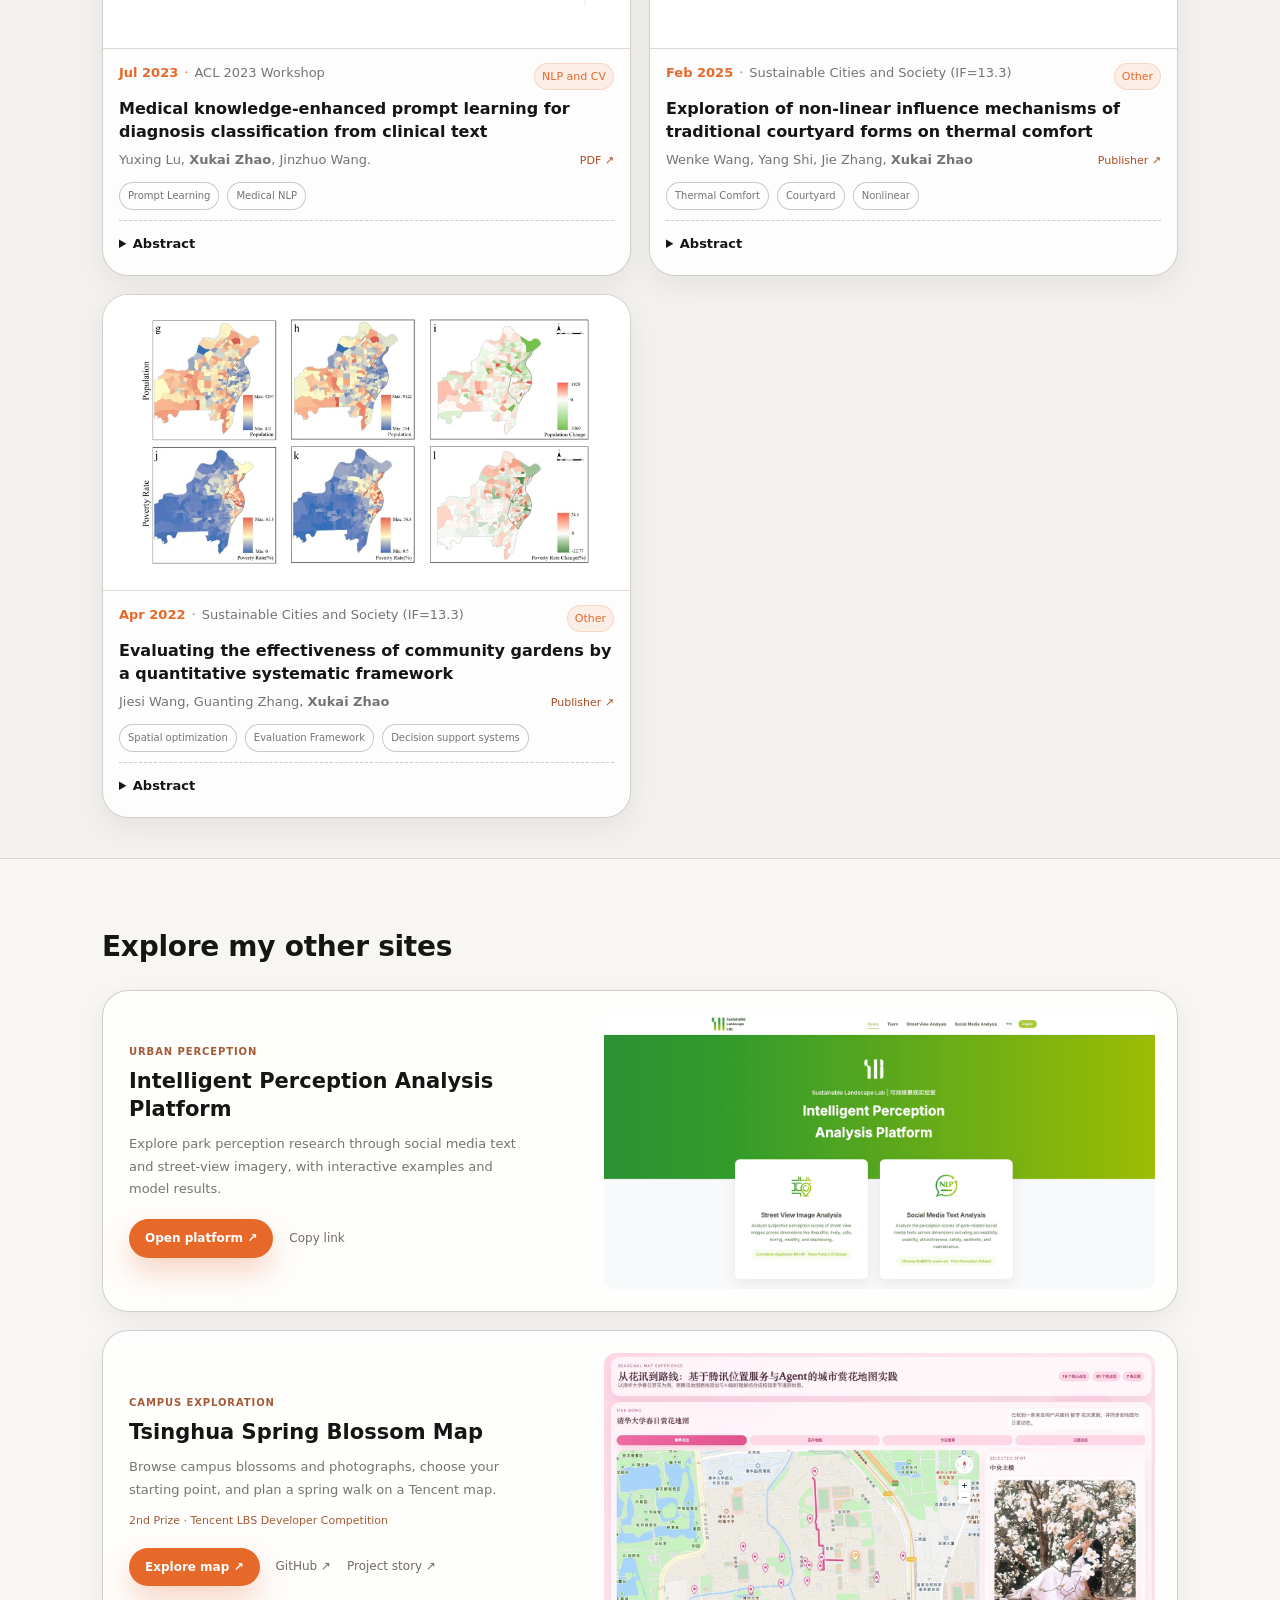
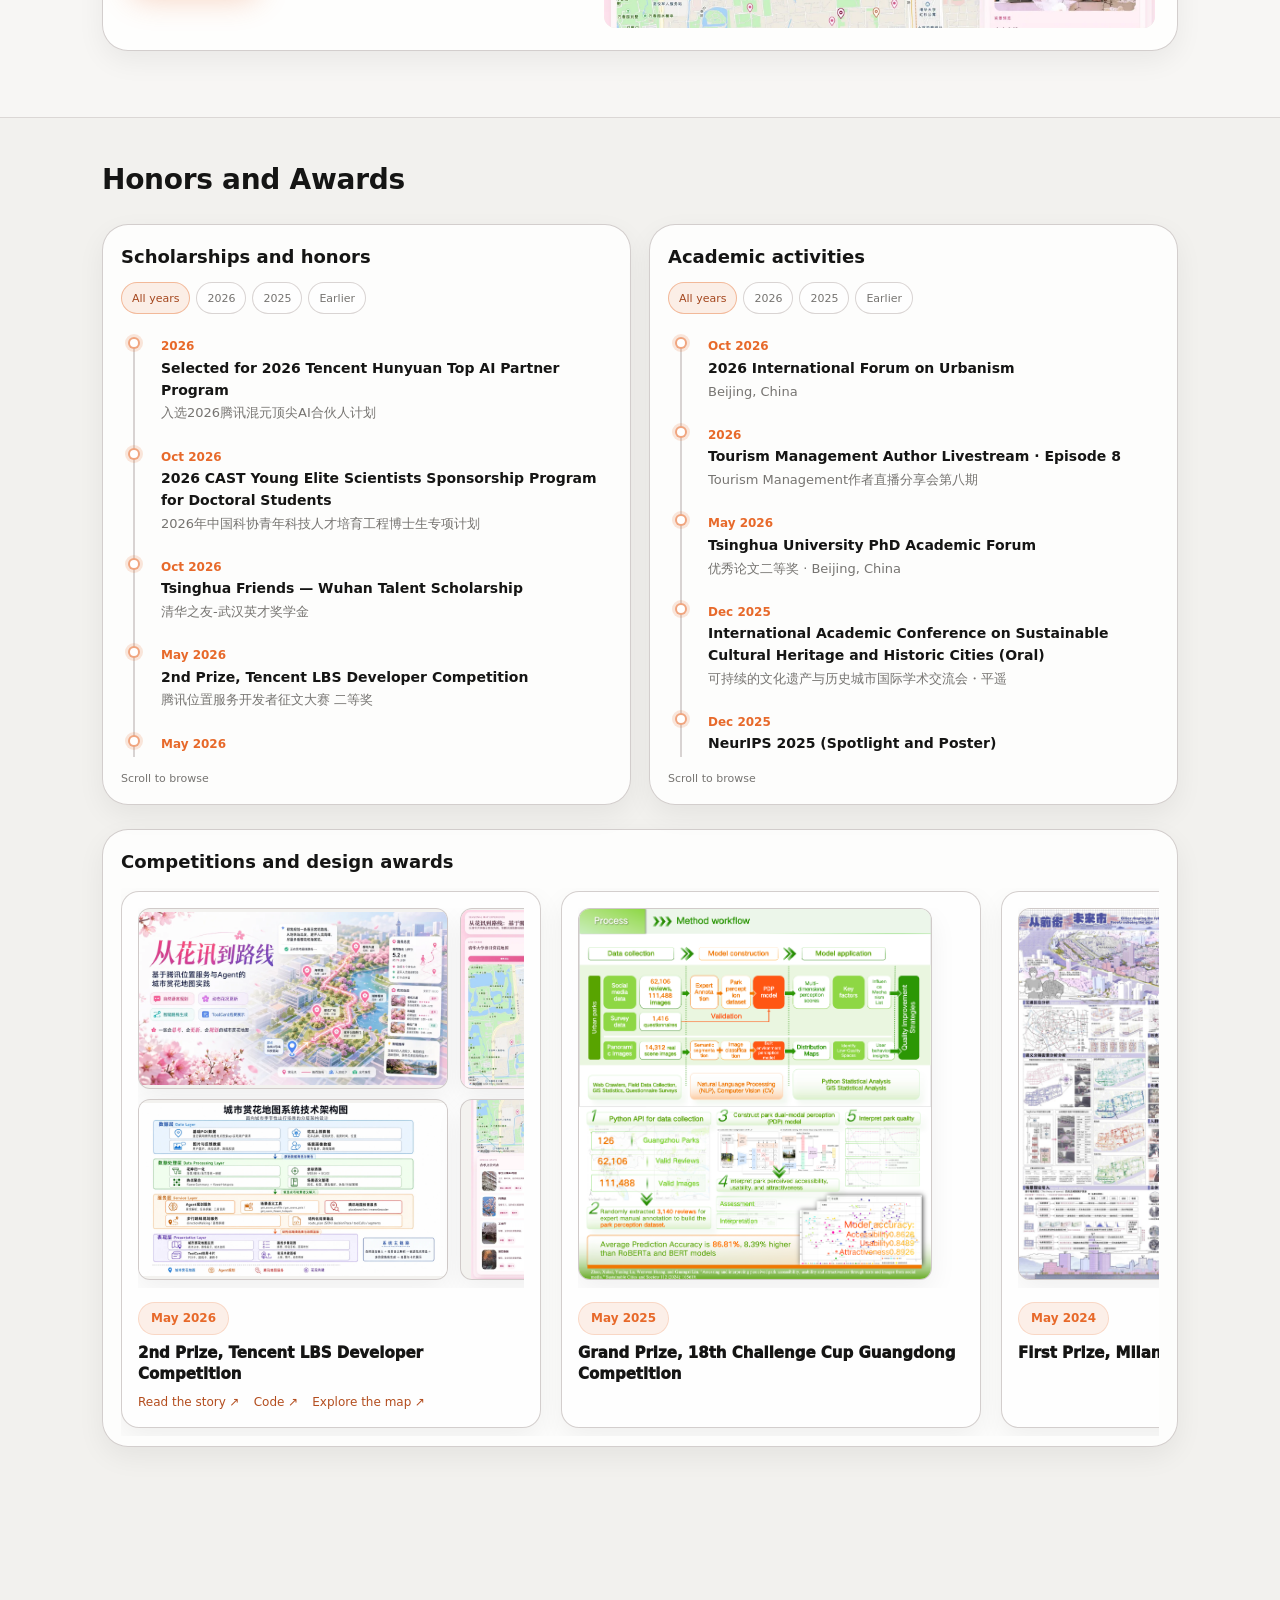
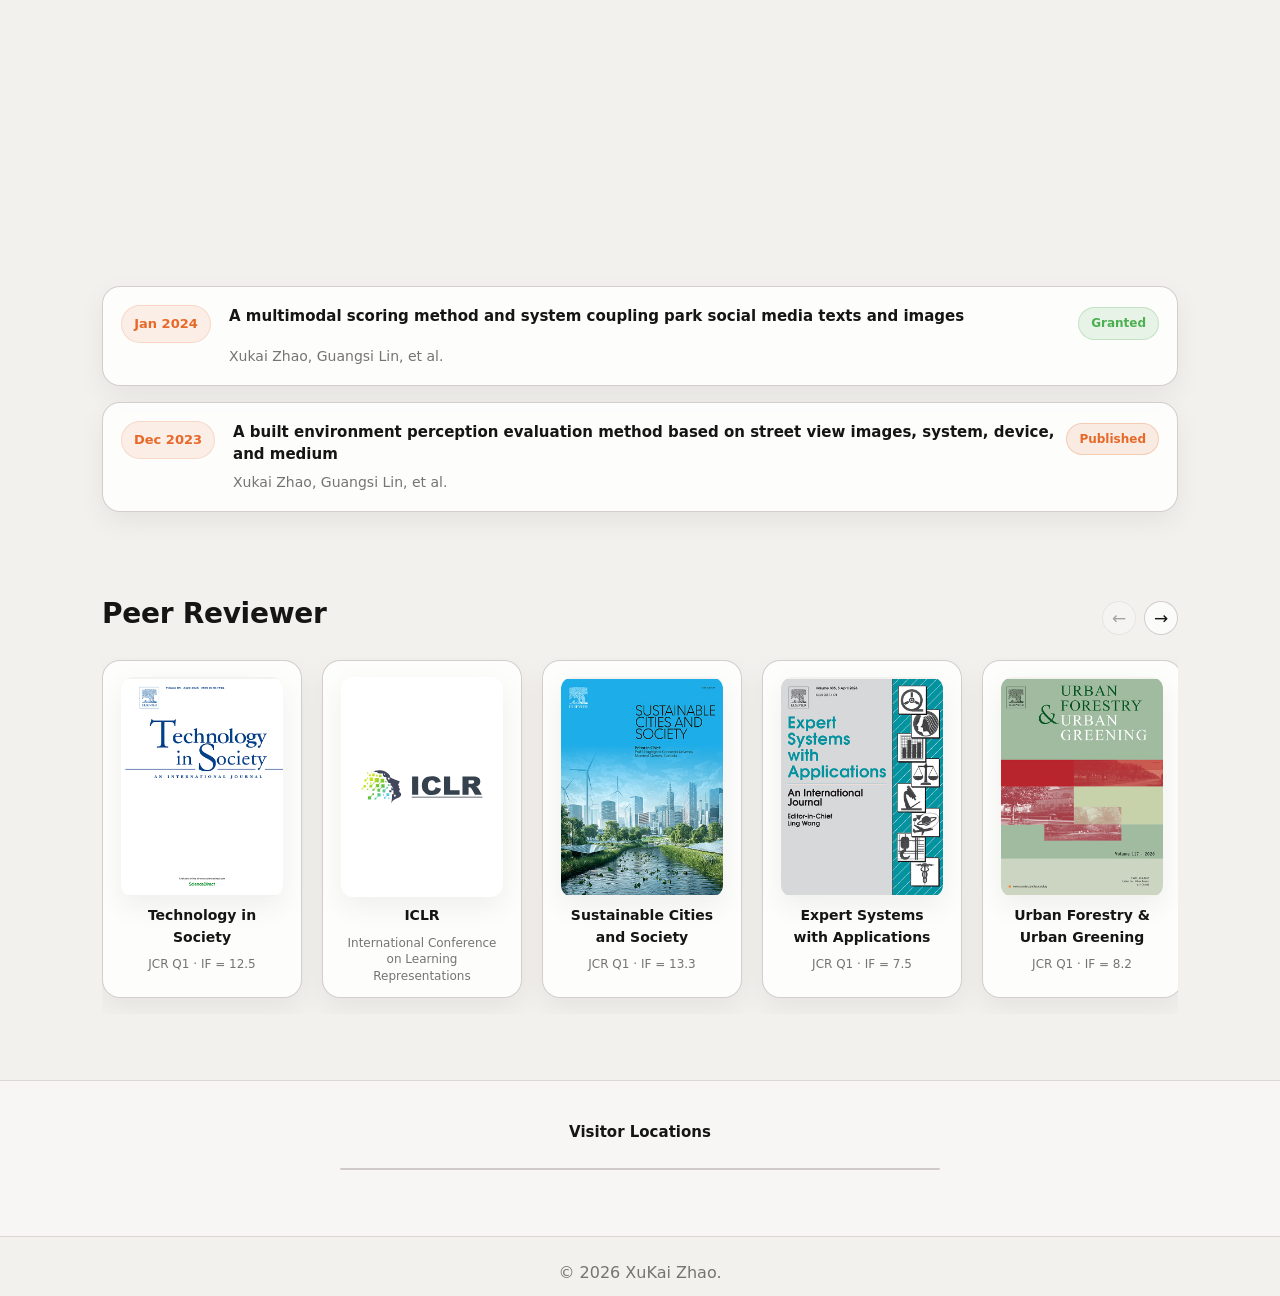
==== commit 0442b4e1: "Compress paper PDFs; add 2026 Tencent Hunyuan Top AI Partner Program honor" ====
--- a/index.html
+++ b/index.html
@@ -861,6 +861,14 @@
               <li class="timeline-item" data-year="2026">
 <div class="timeline-marker"><span class="timeline-dot"></span></div>
 <div class="timeline-content">
+<div class="timeline-date">2026</div>
+<div class="timeline-title">Selected for 2026 Tencent Hunyuan Top AI Partner Program</div>
+<div class="timeline-note muted">入选2026腾讯混元顶尖AI合伙人计划</div>
+</div>
+</li>
+<li class="timeline-item" data-year="2026">
+<div class="timeline-marker"><span class="timeline-dot"></span></div>
+<div class="timeline-content">
 <div class="timeline-date">Oct 2026</div>
 <div class="timeline-title">2026 CAST Young Elite Scientists Sponsorship Program for Doctoral Students</div>
 <div class="timeline-note muted">2026年中国科协青年科技人才培育工程博士生专项计划</div>
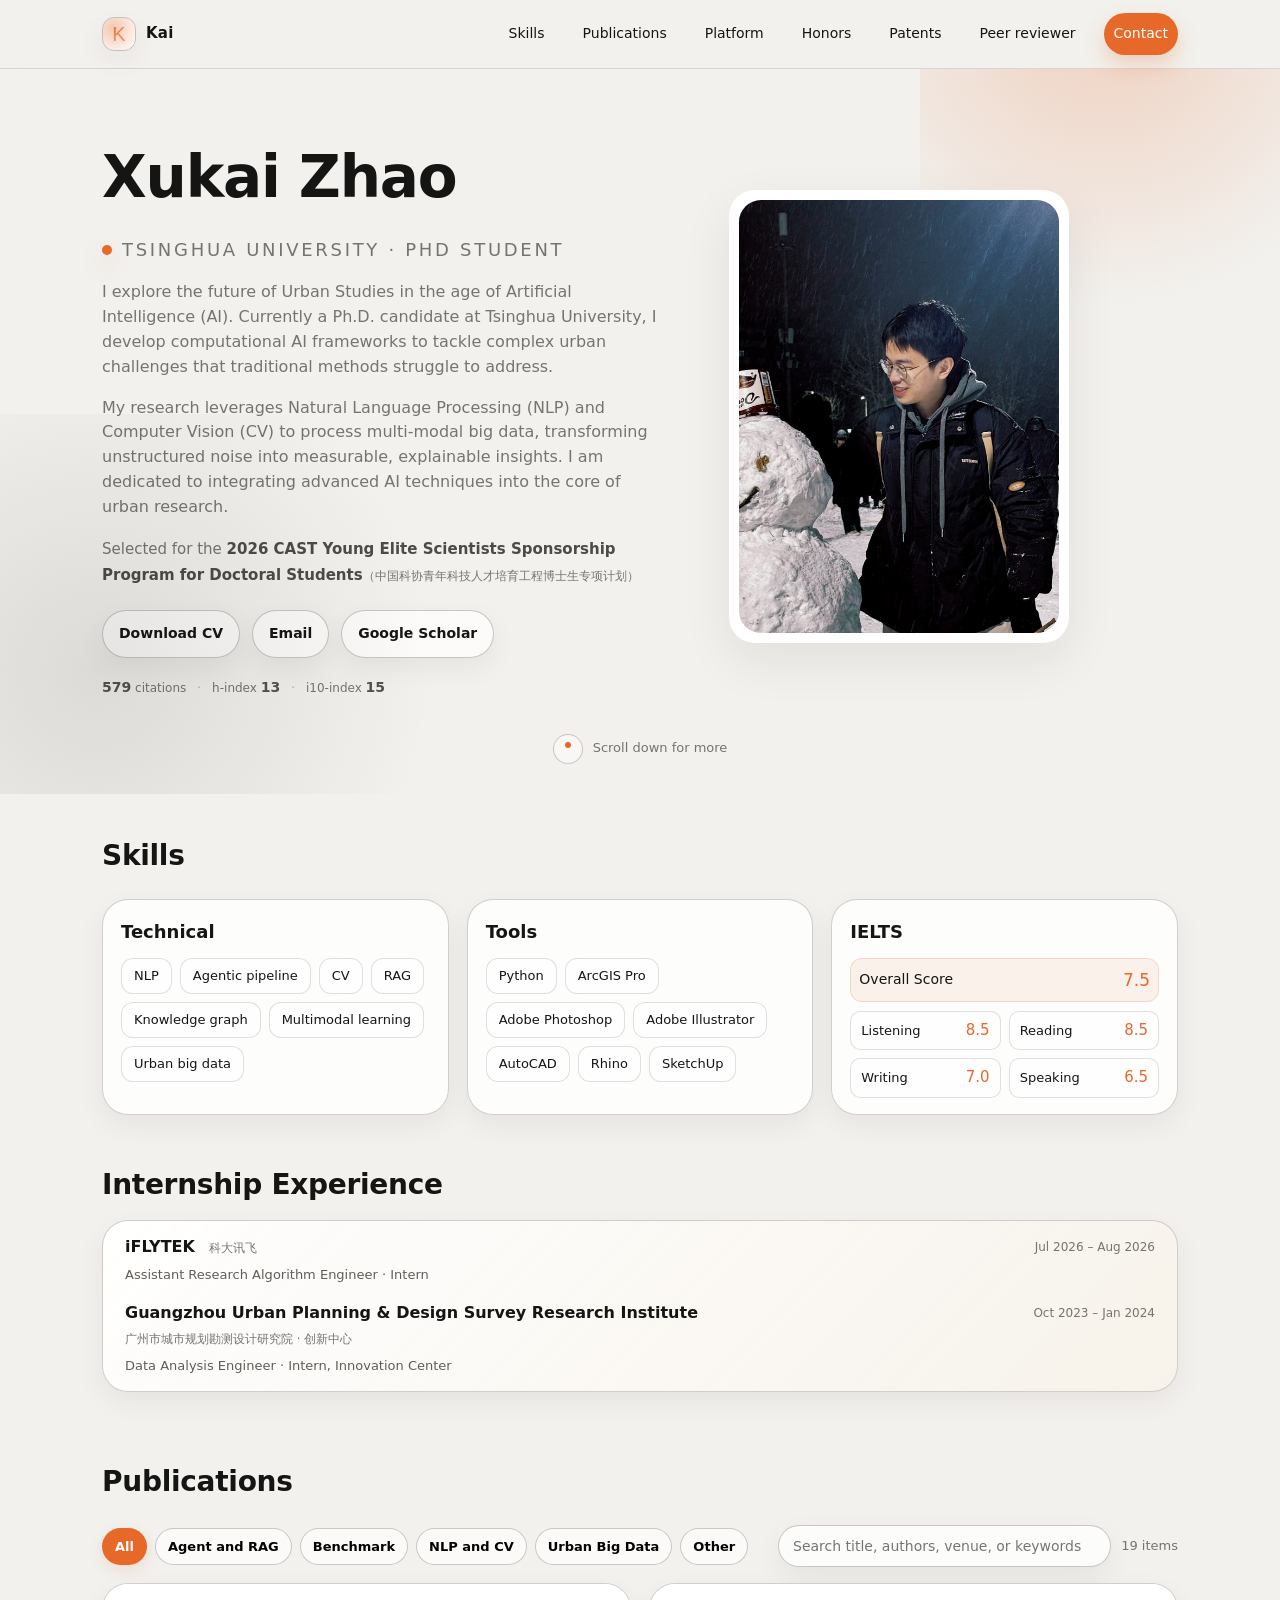
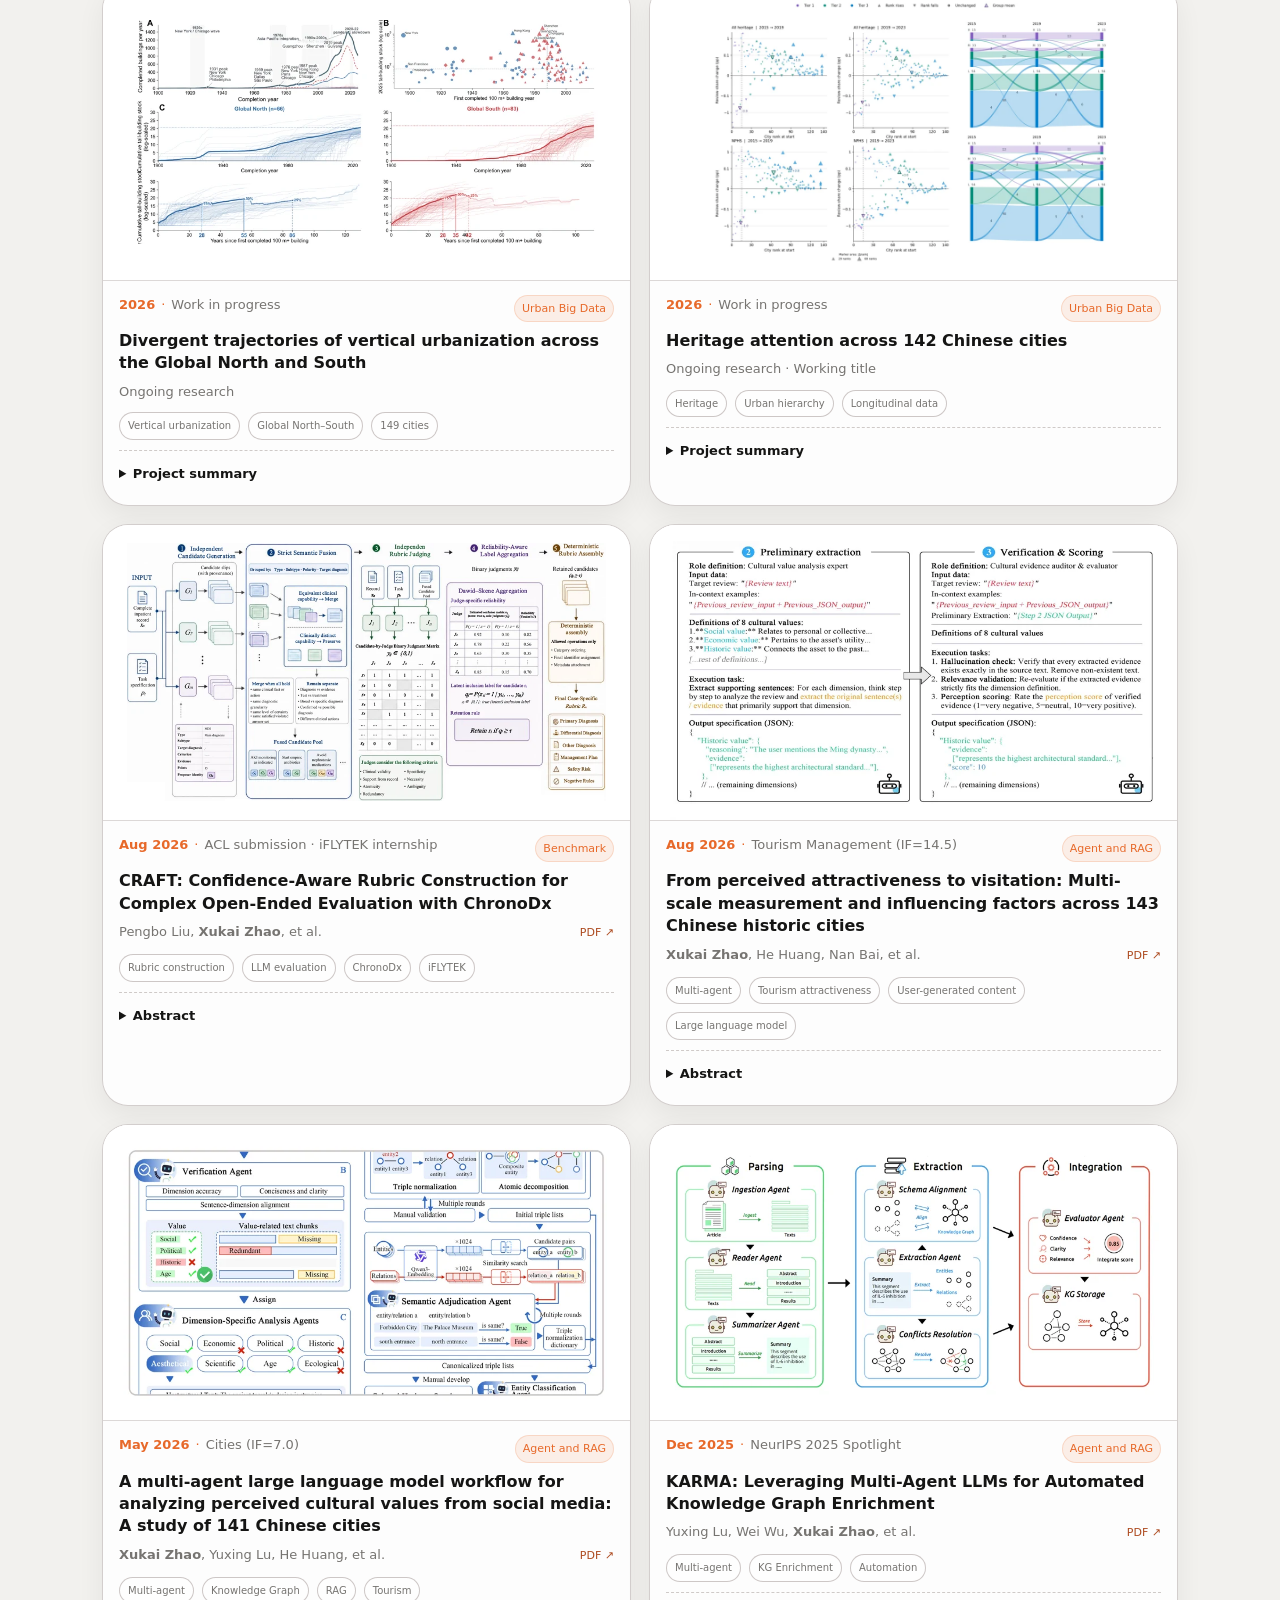
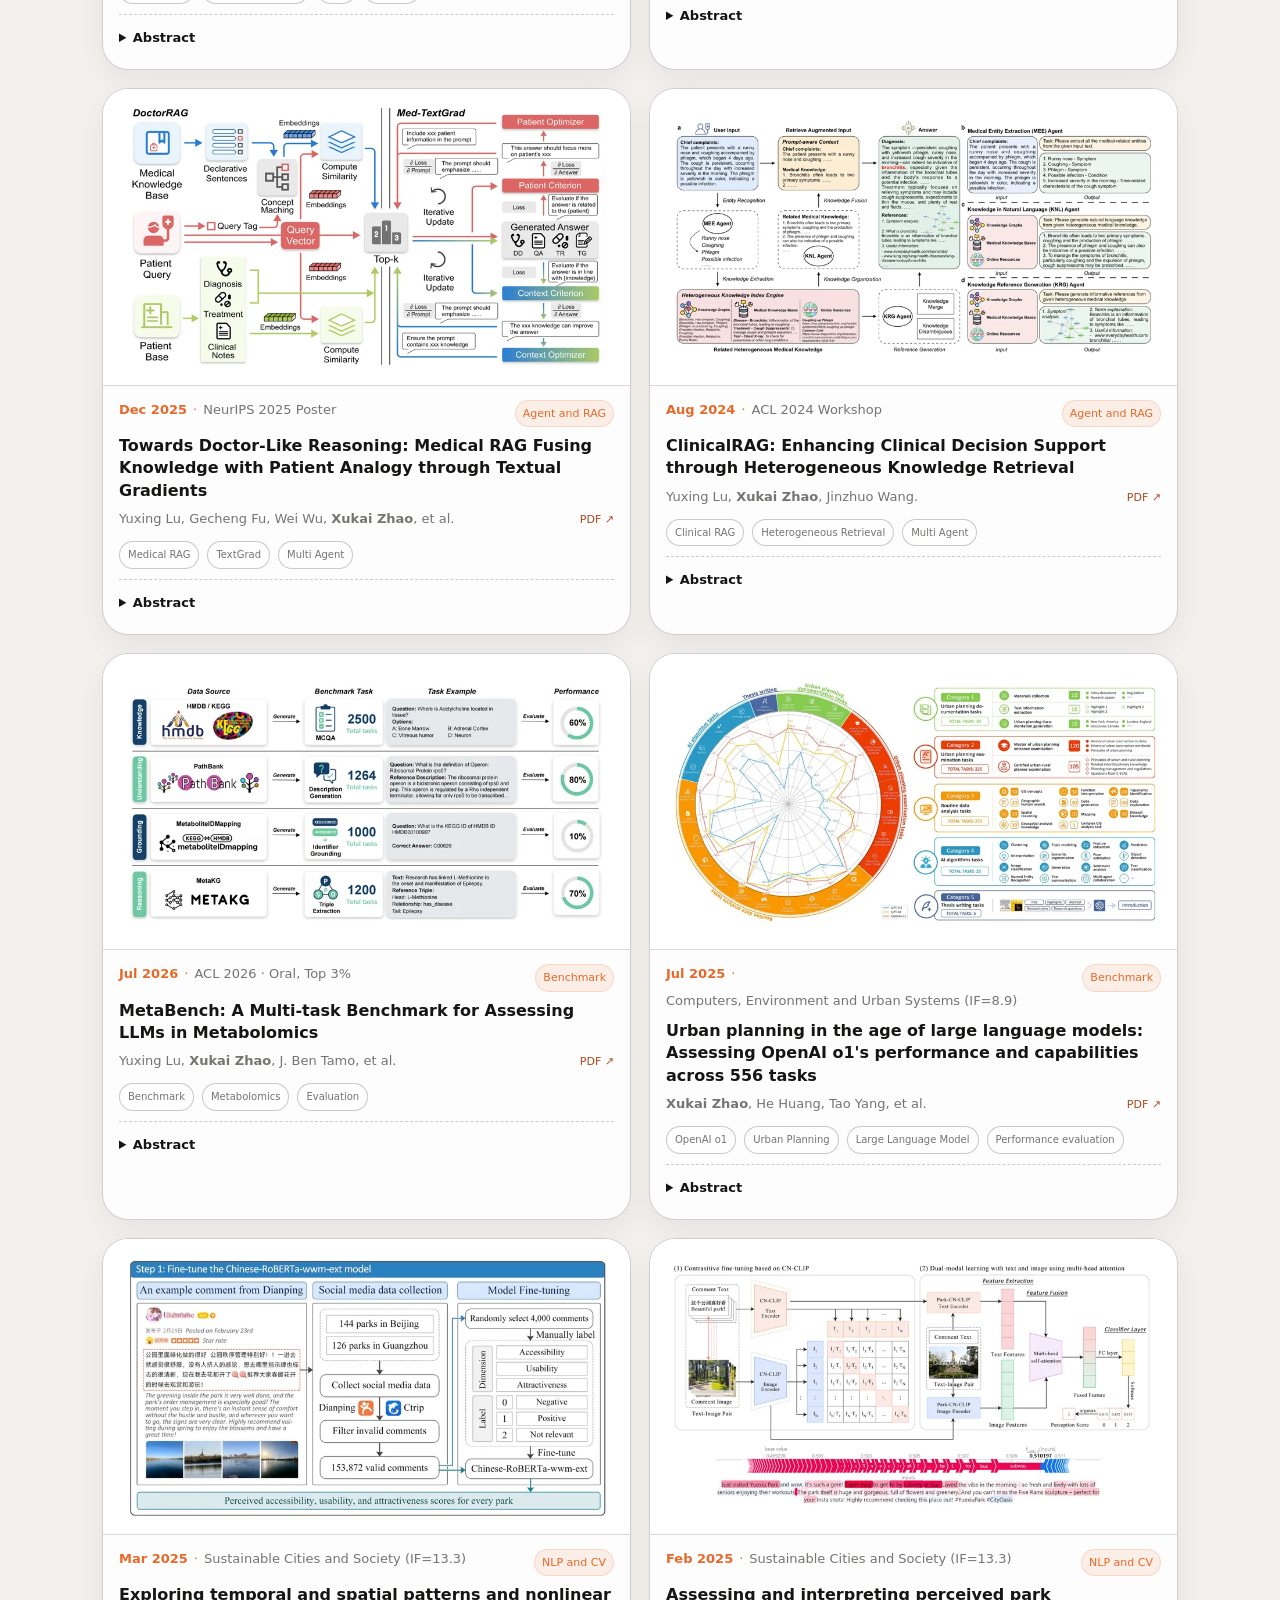
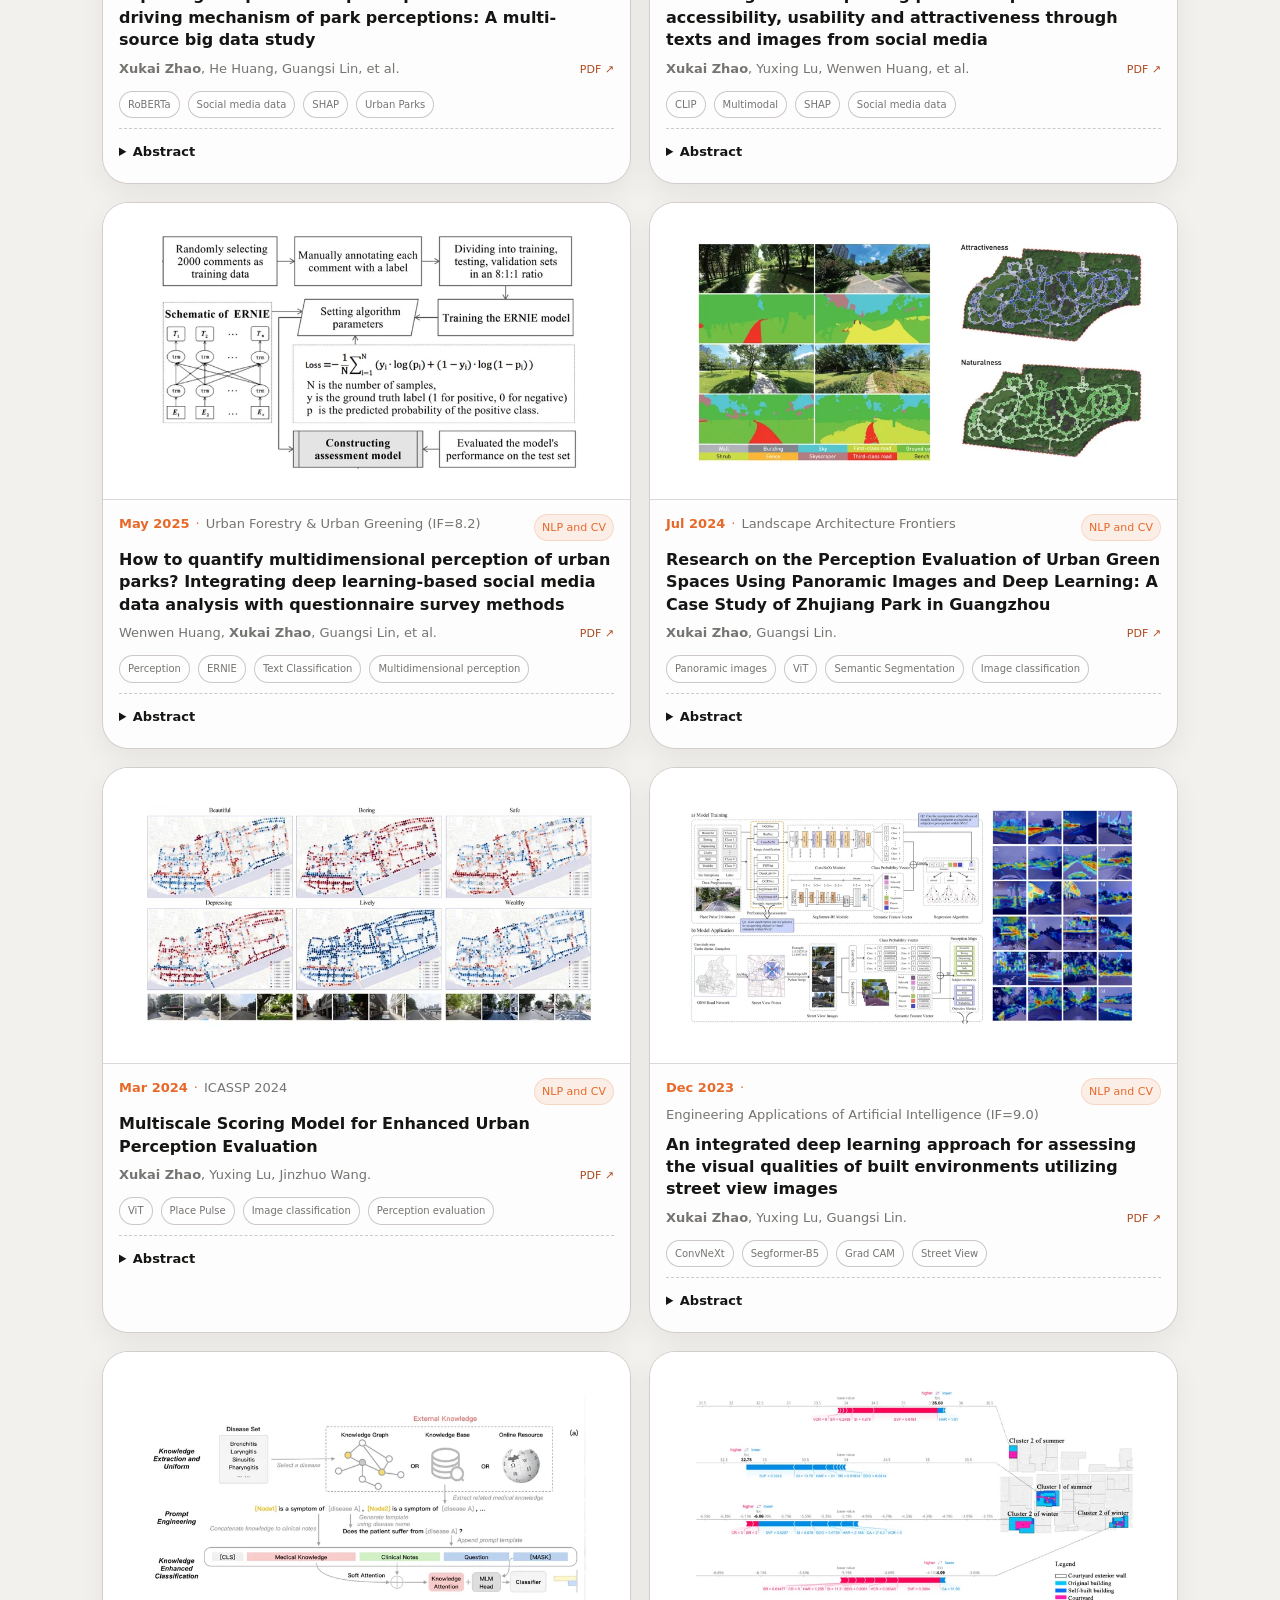
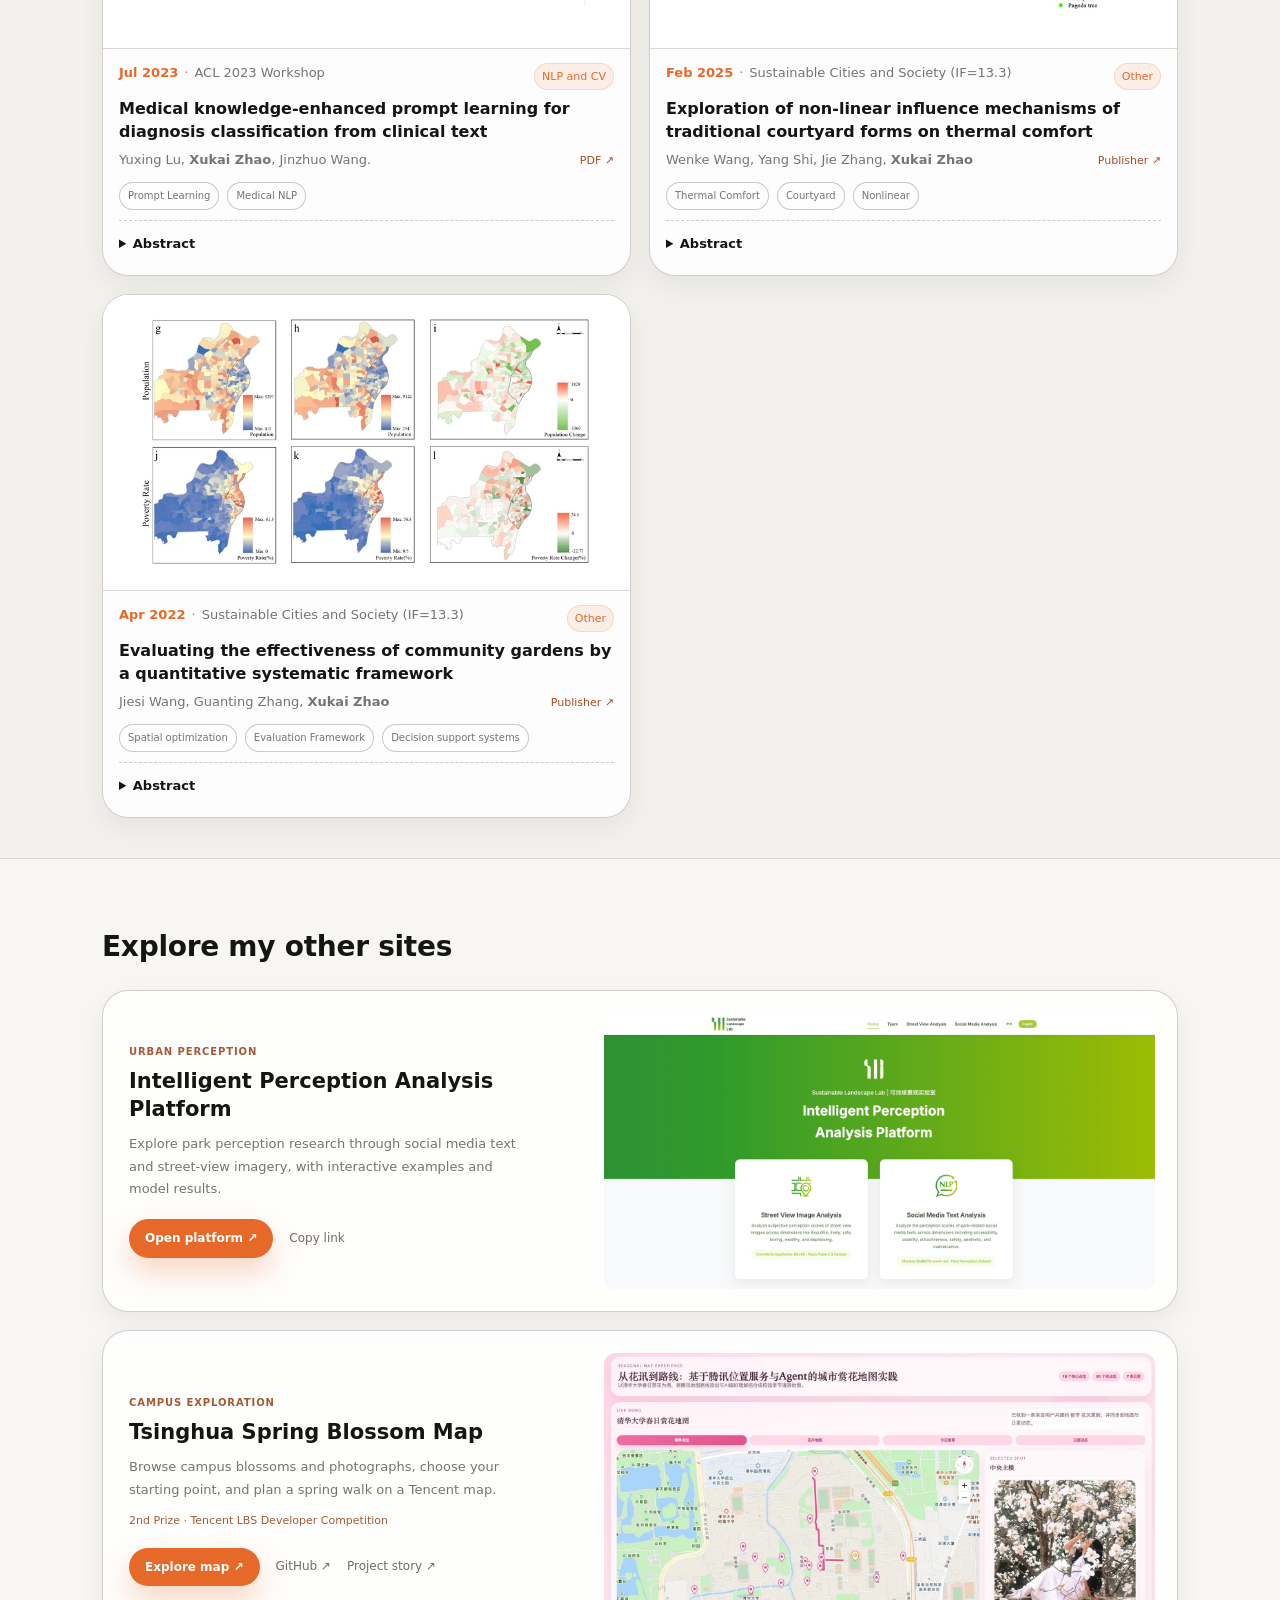
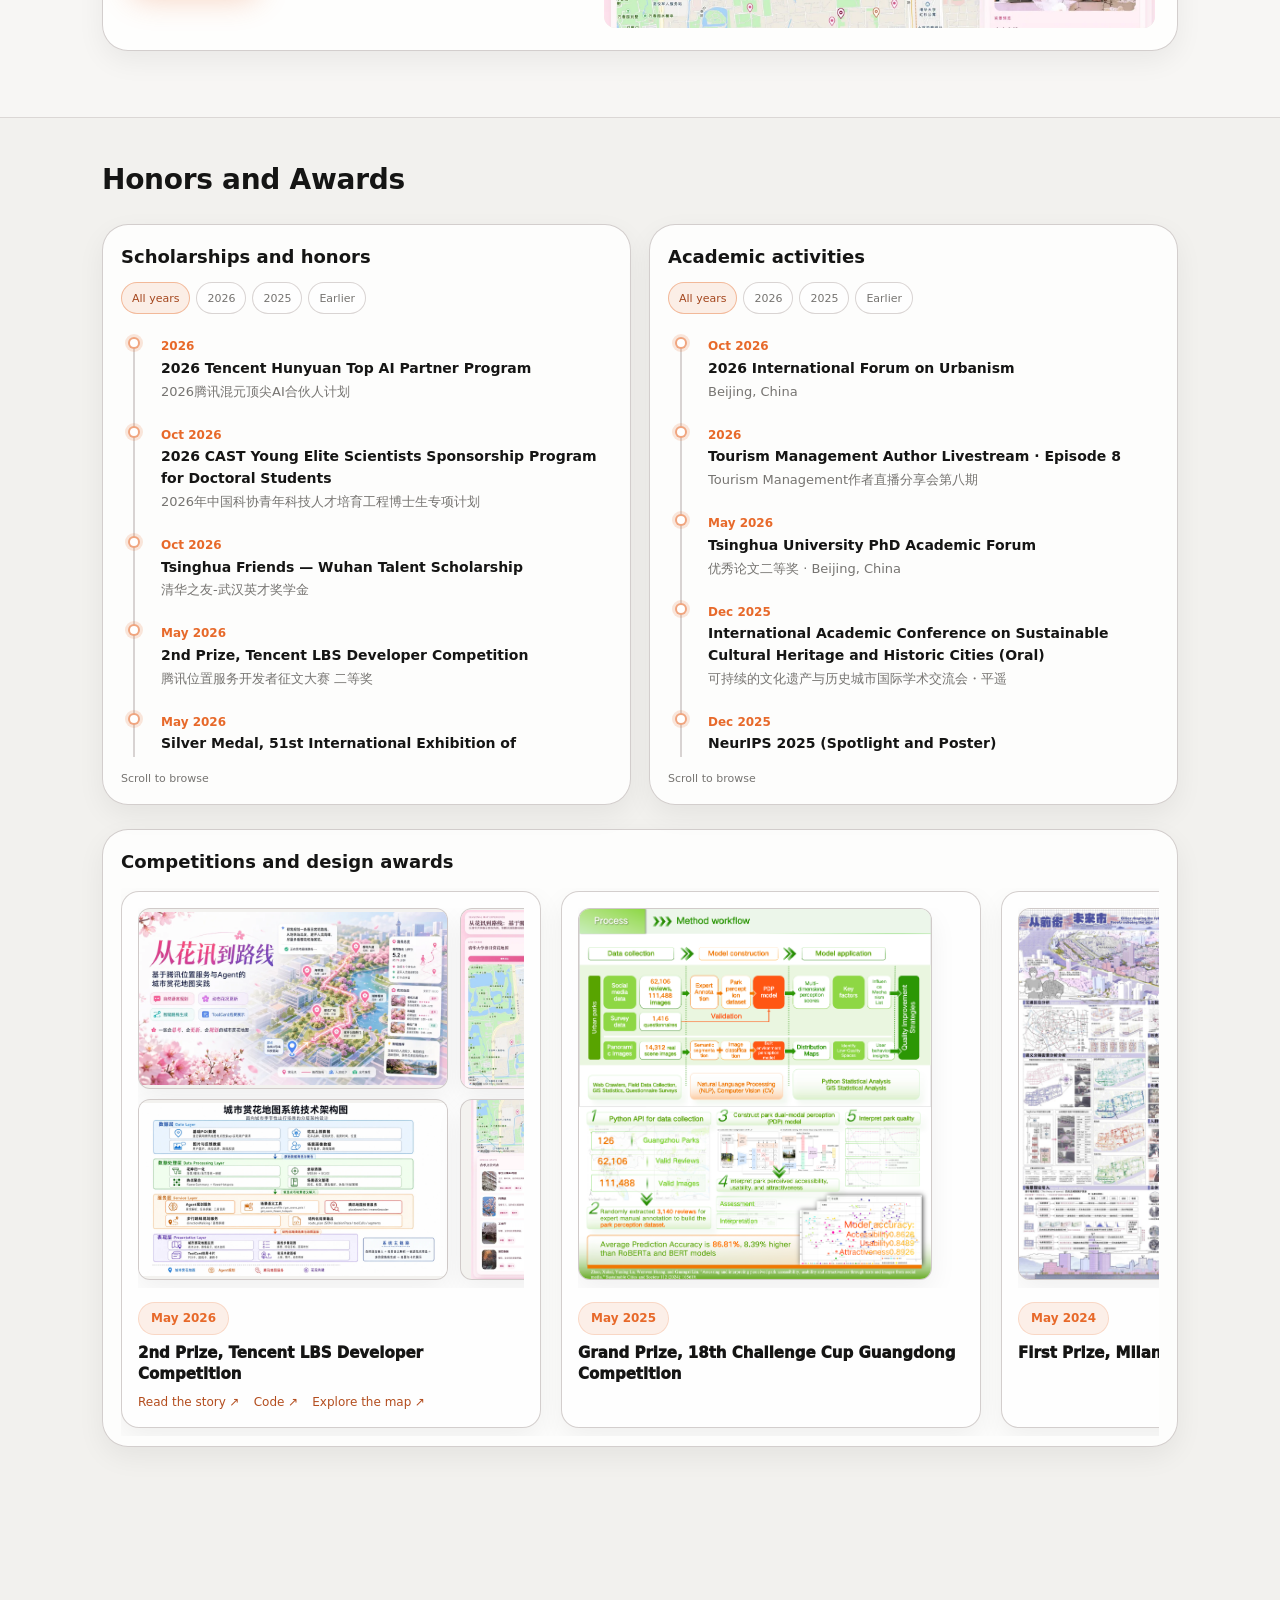
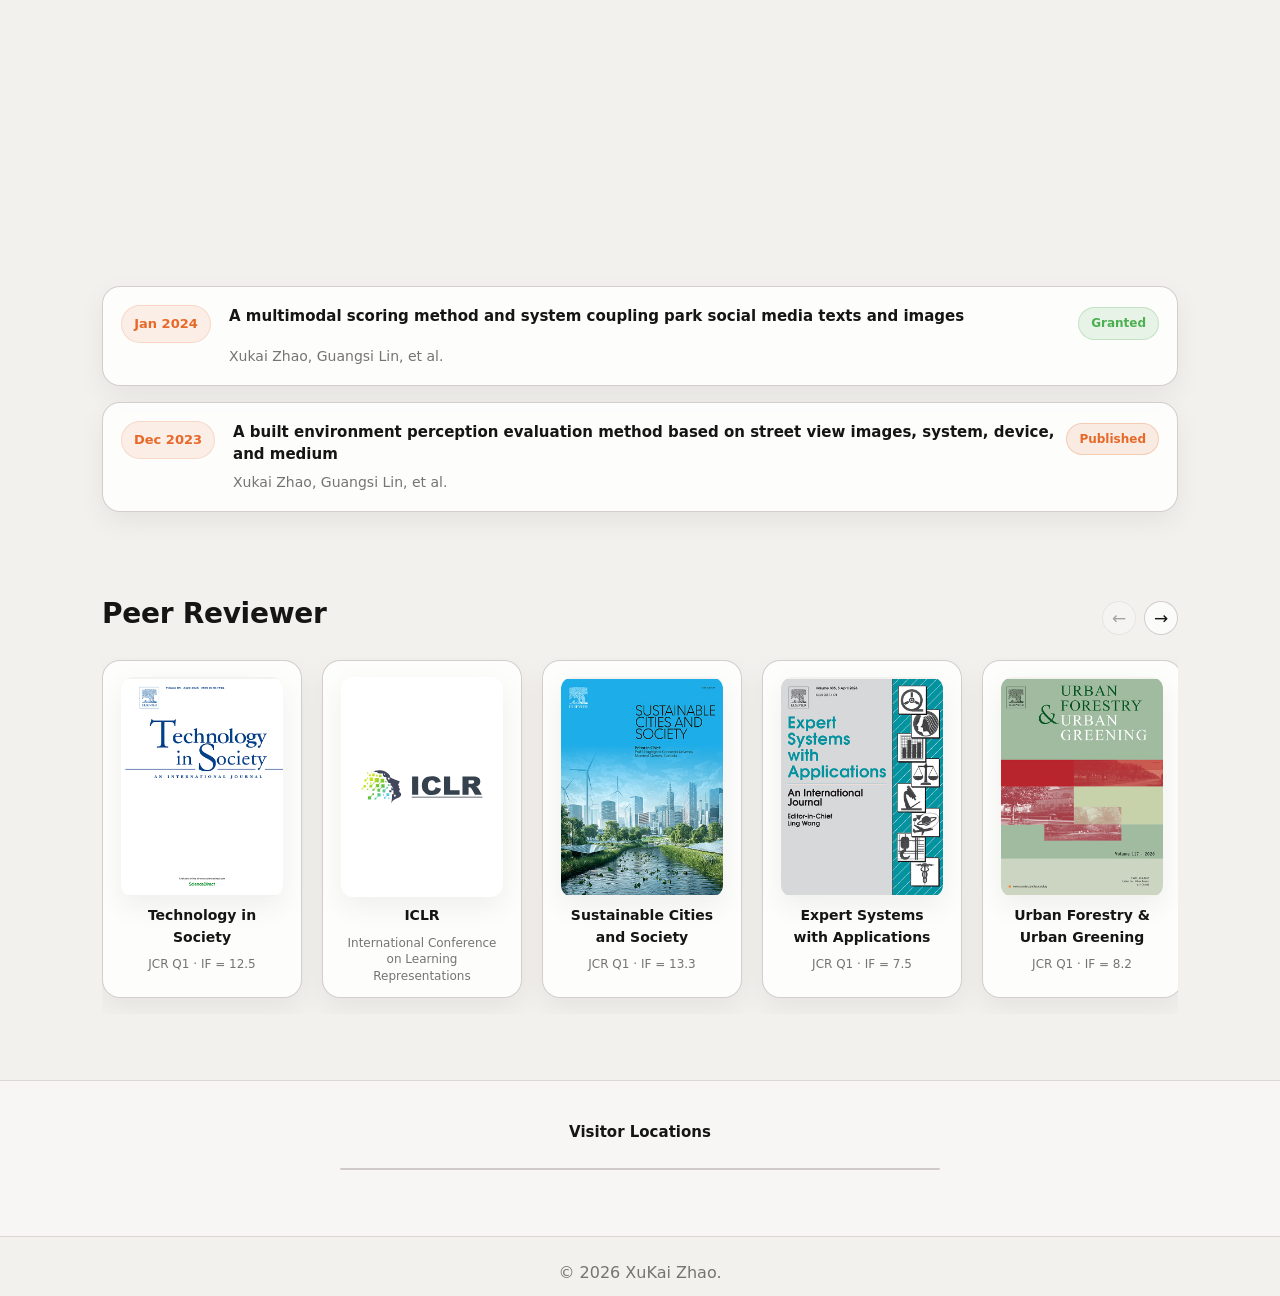
==== commit 7bd615cc: "Update index.html" ====
--- a/index.html
+++ b/index.html
@@ -862,8 +862,8 @@
 <div class="timeline-marker"><span class="timeline-dot"></span></div>
 <div class="timeline-content">
 <div class="timeline-date">2026</div>
-<div class="timeline-title">Selected for 2026 Tencent Hunyuan Top AI Partner Program</div>
-<div class="timeline-note muted">入选2026腾讯混元顶尖AI合伙人计划</div>
+<div class="timeline-title">2026 Tencent Hunyuan Top AI Partner Program</div>
+<div class="timeline-note muted">2026腾讯混元顶尖AI合伙人计划</div>
 </div>
 </li>
 <li class="timeline-item" data-year="2026">
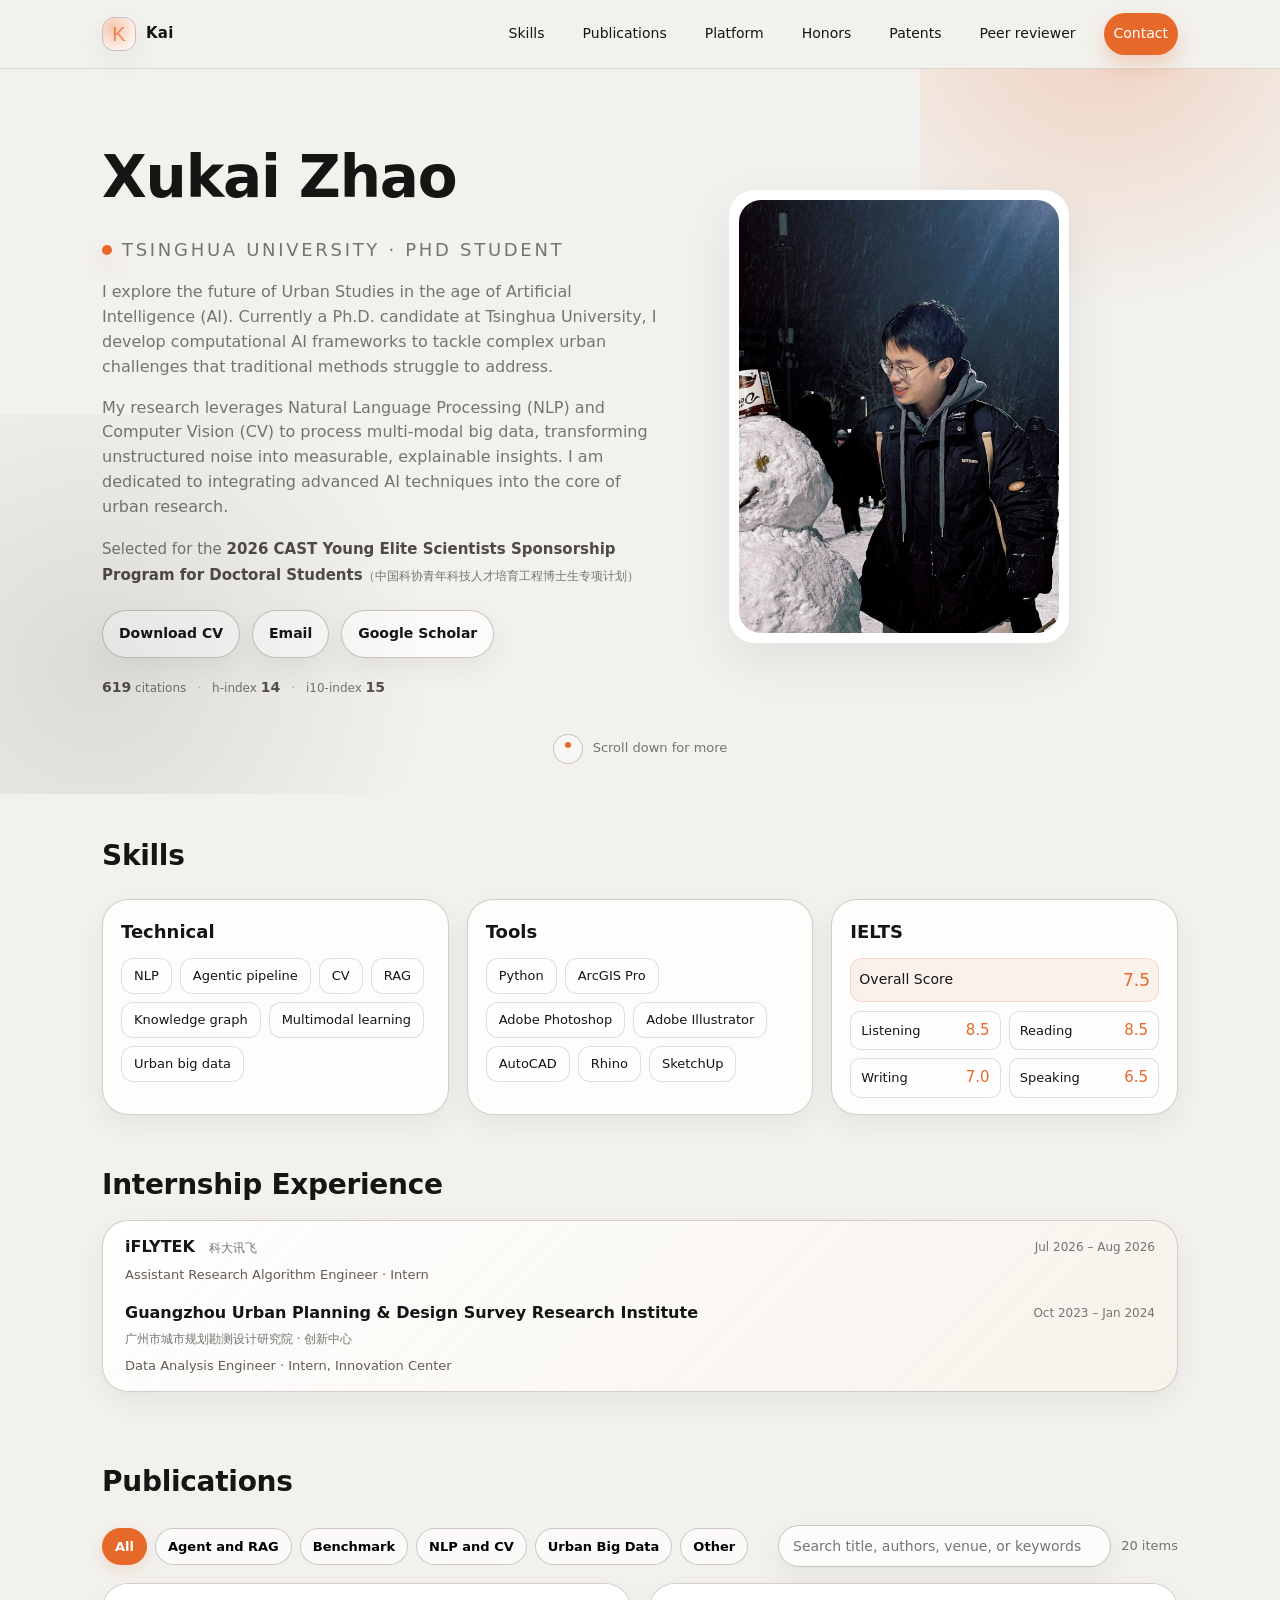
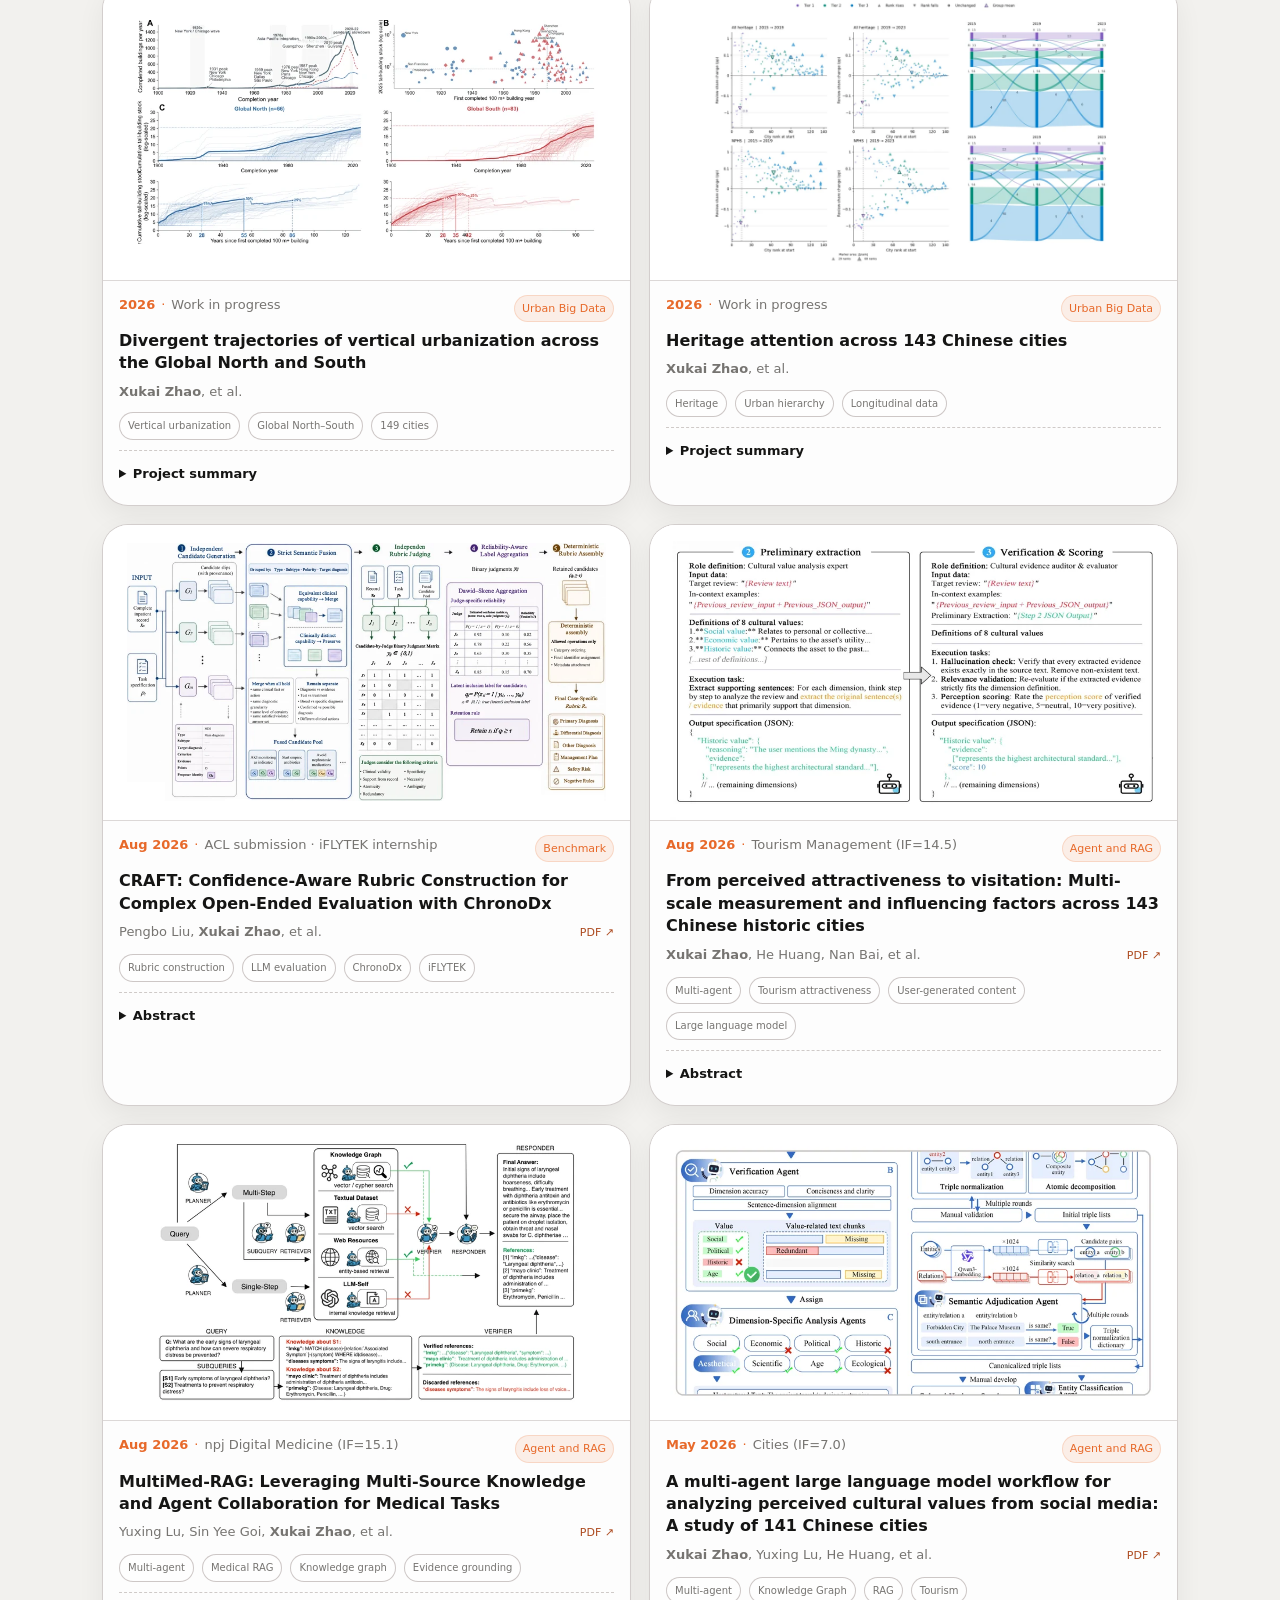
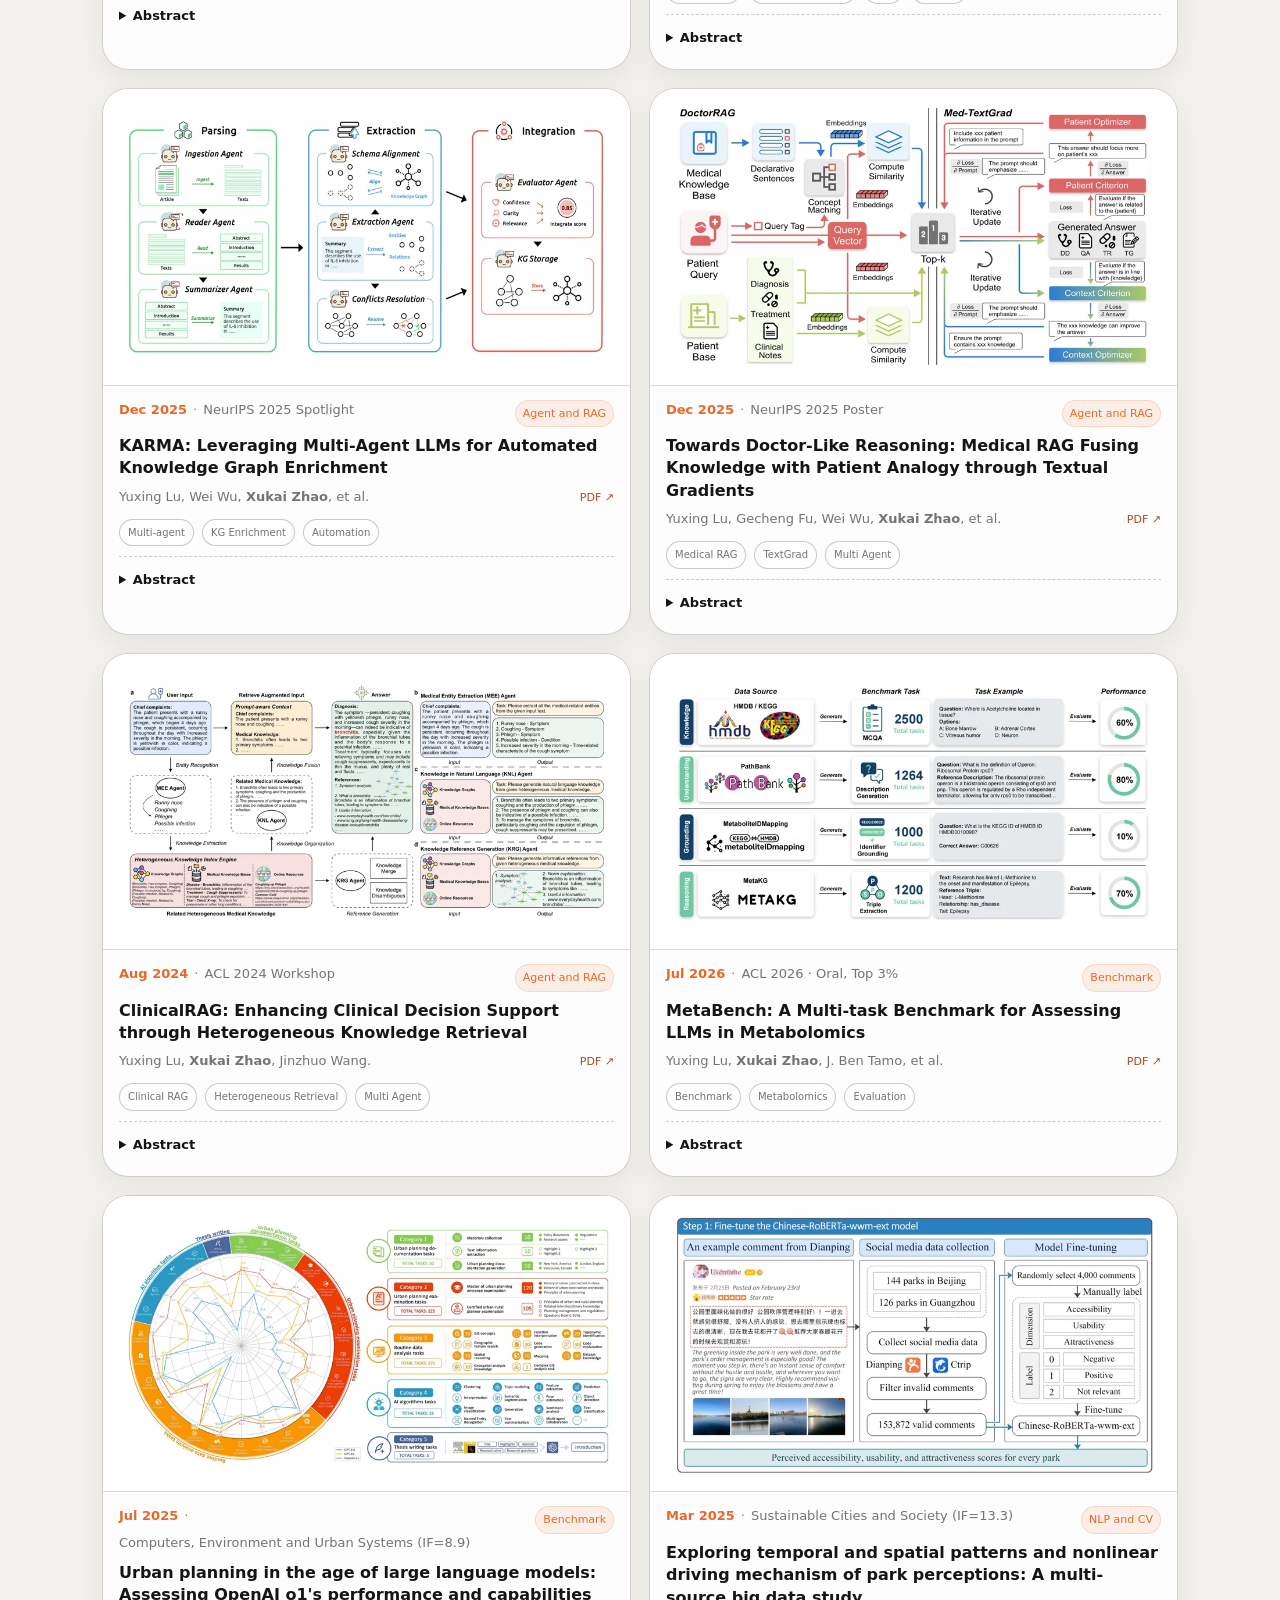
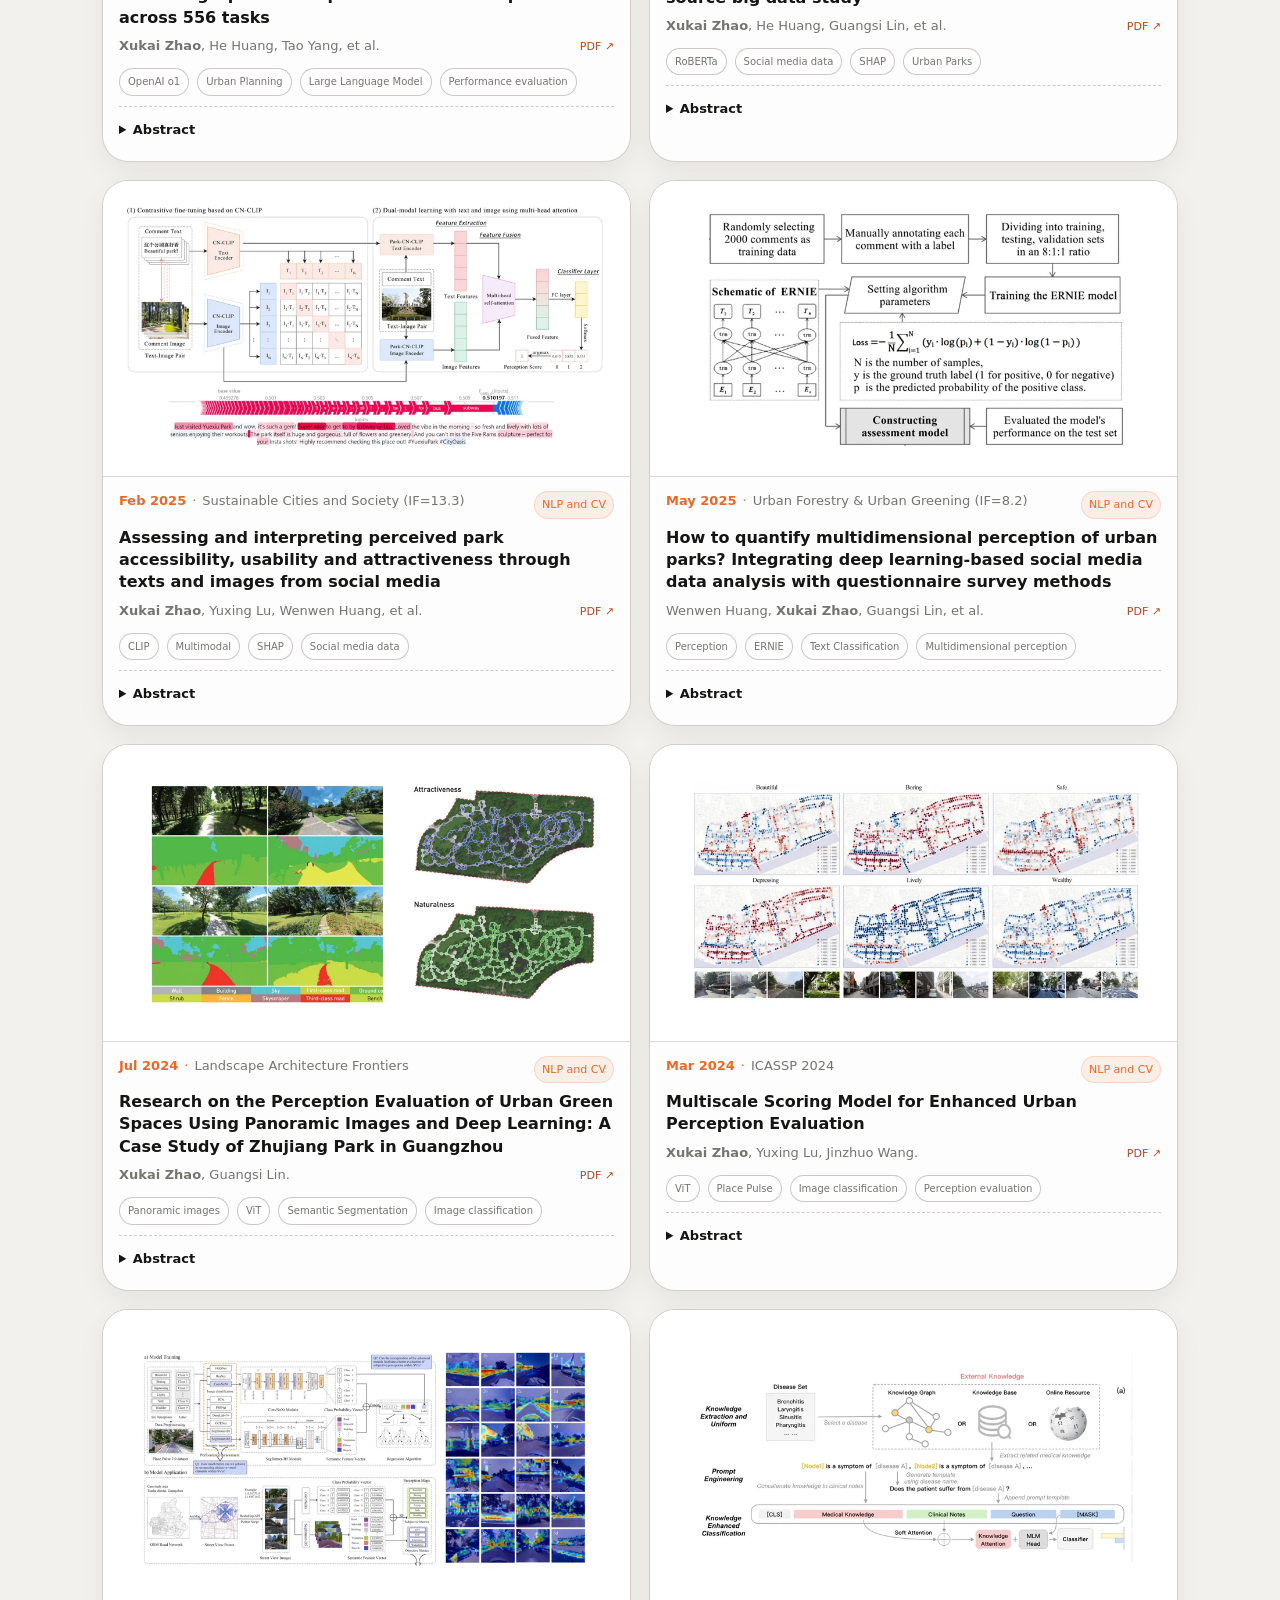
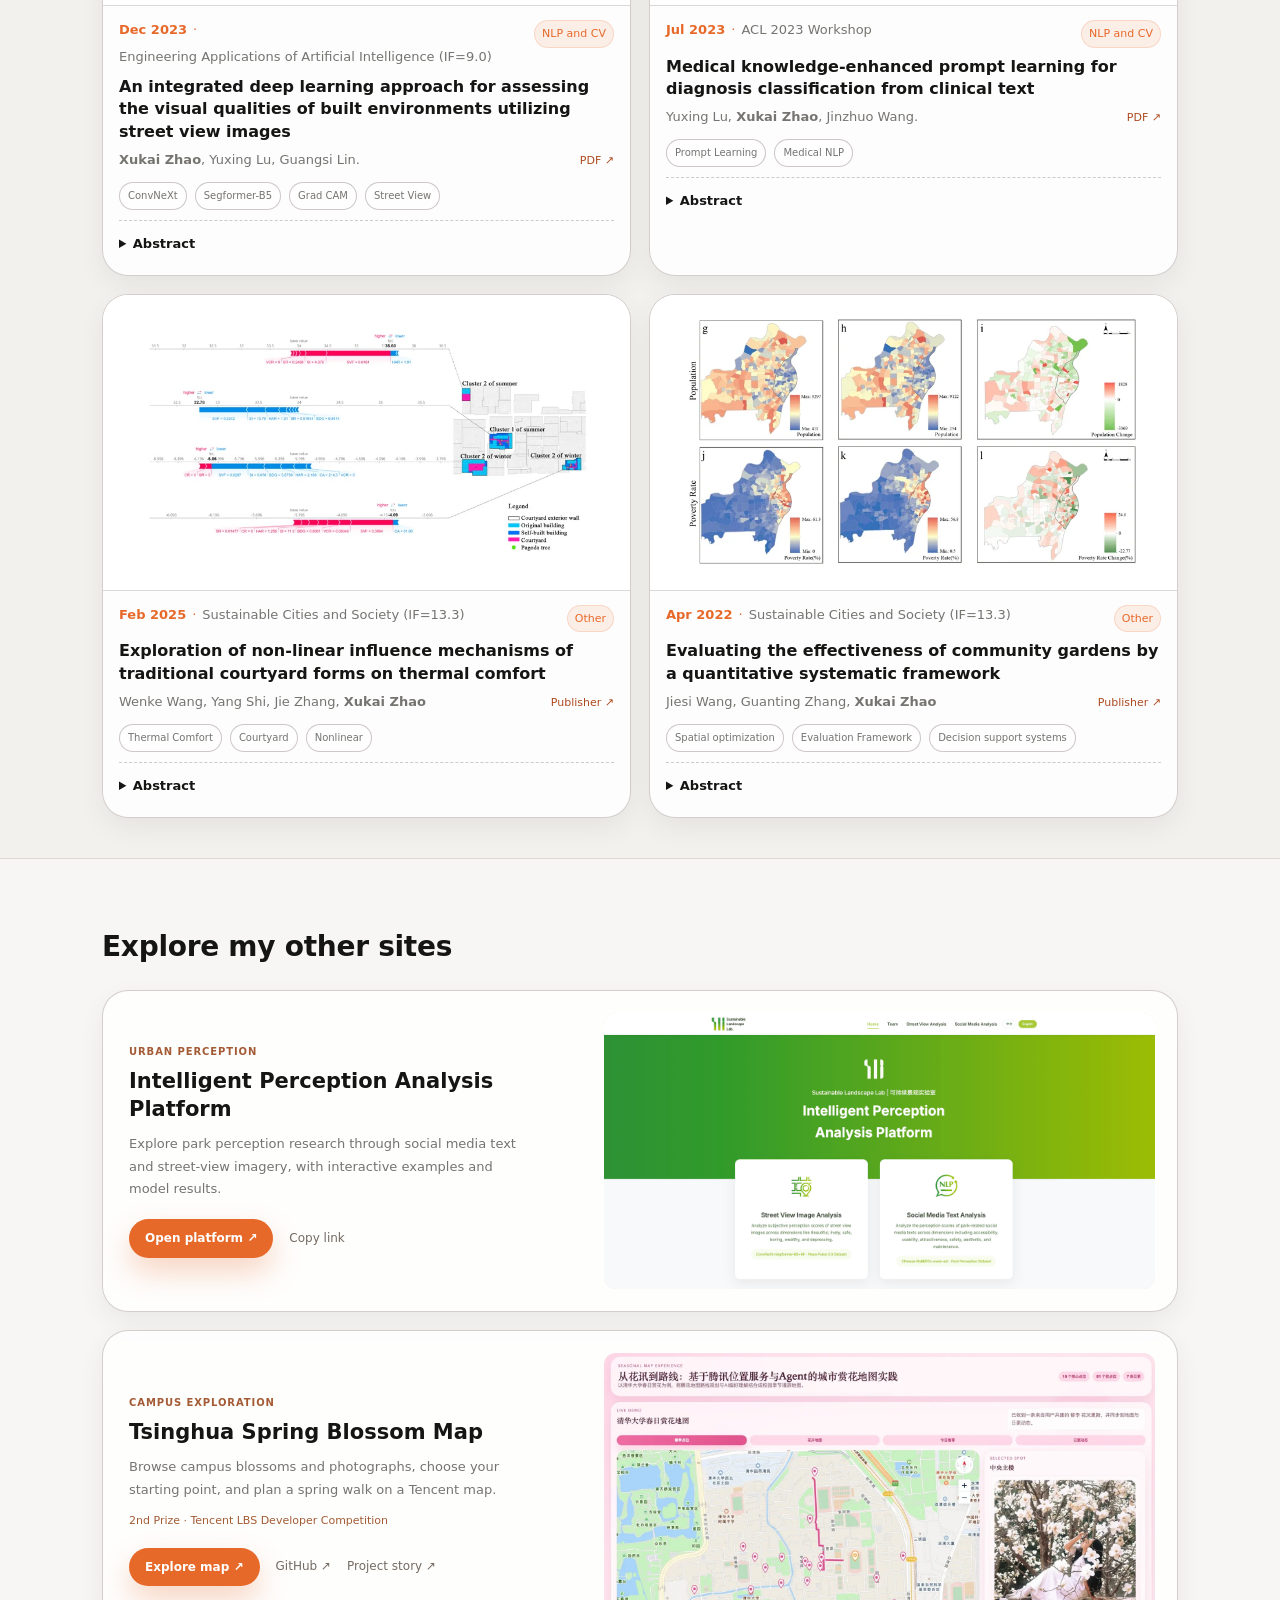
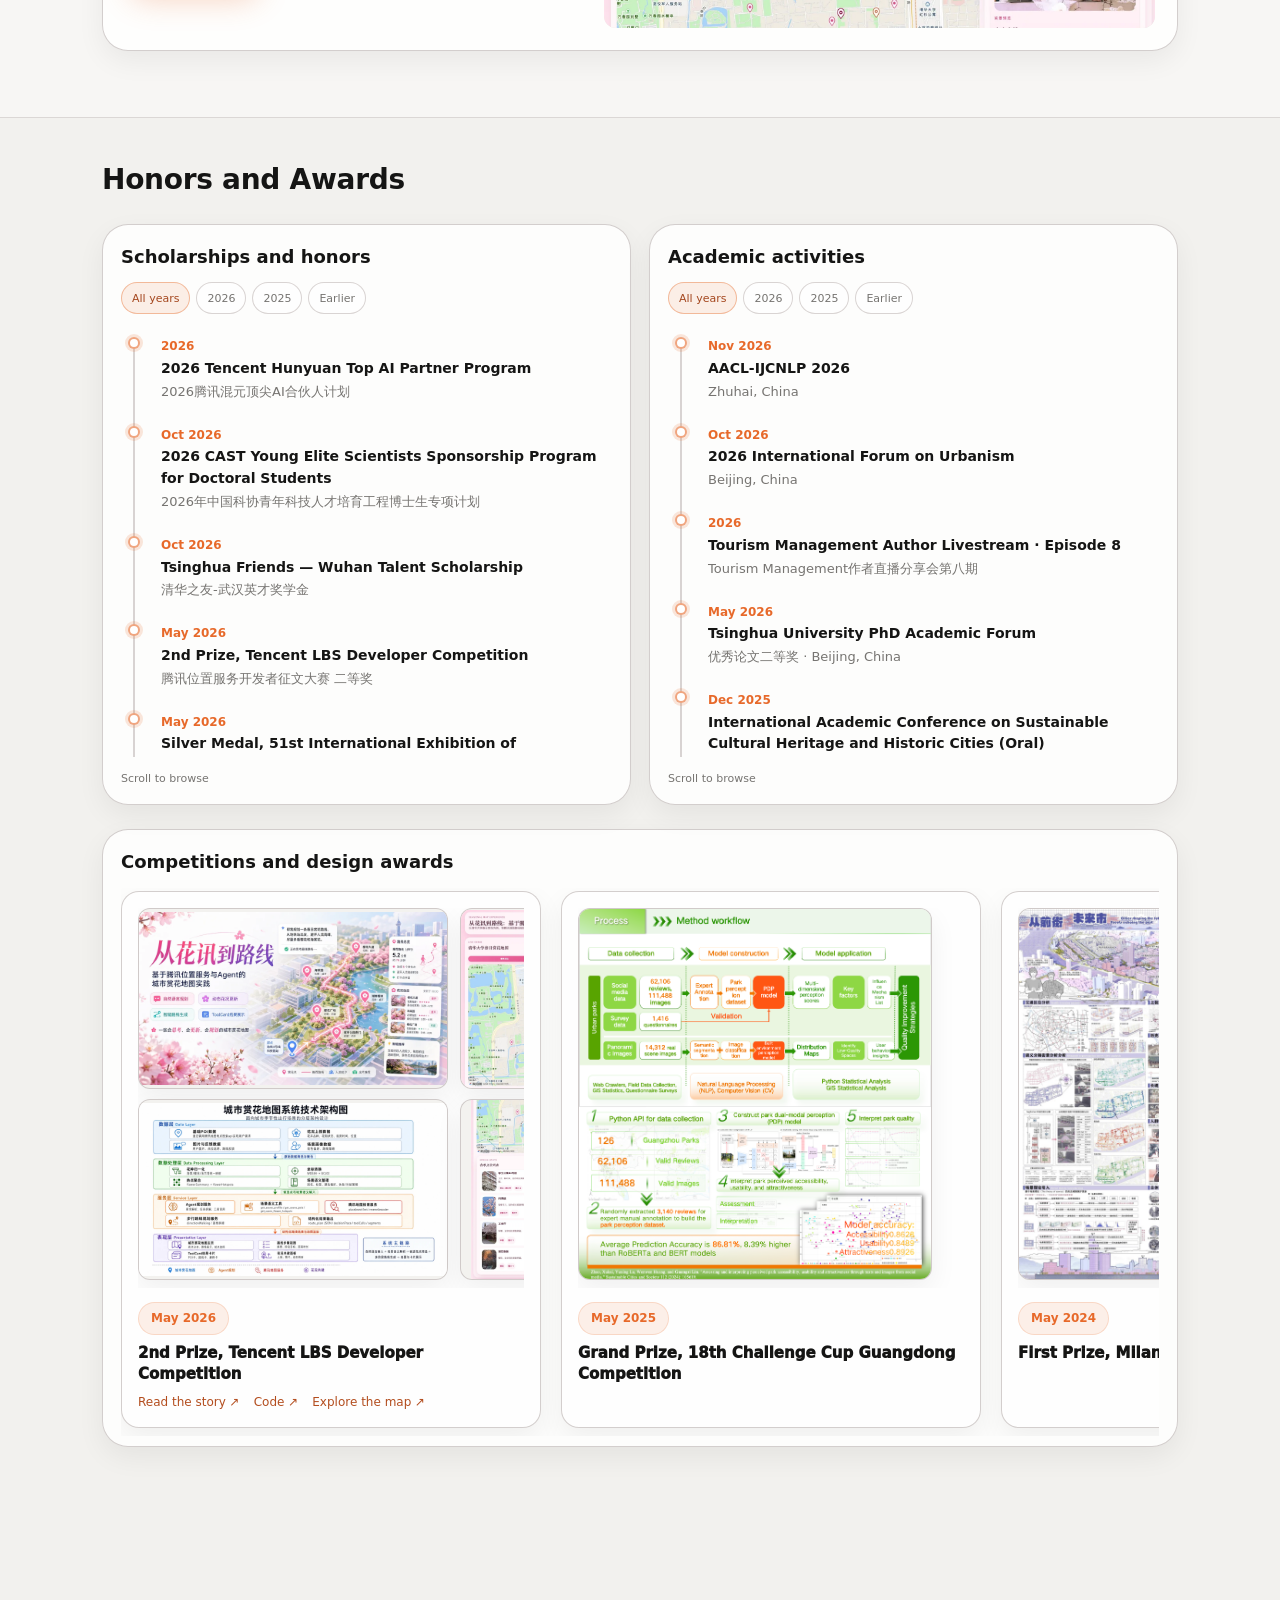
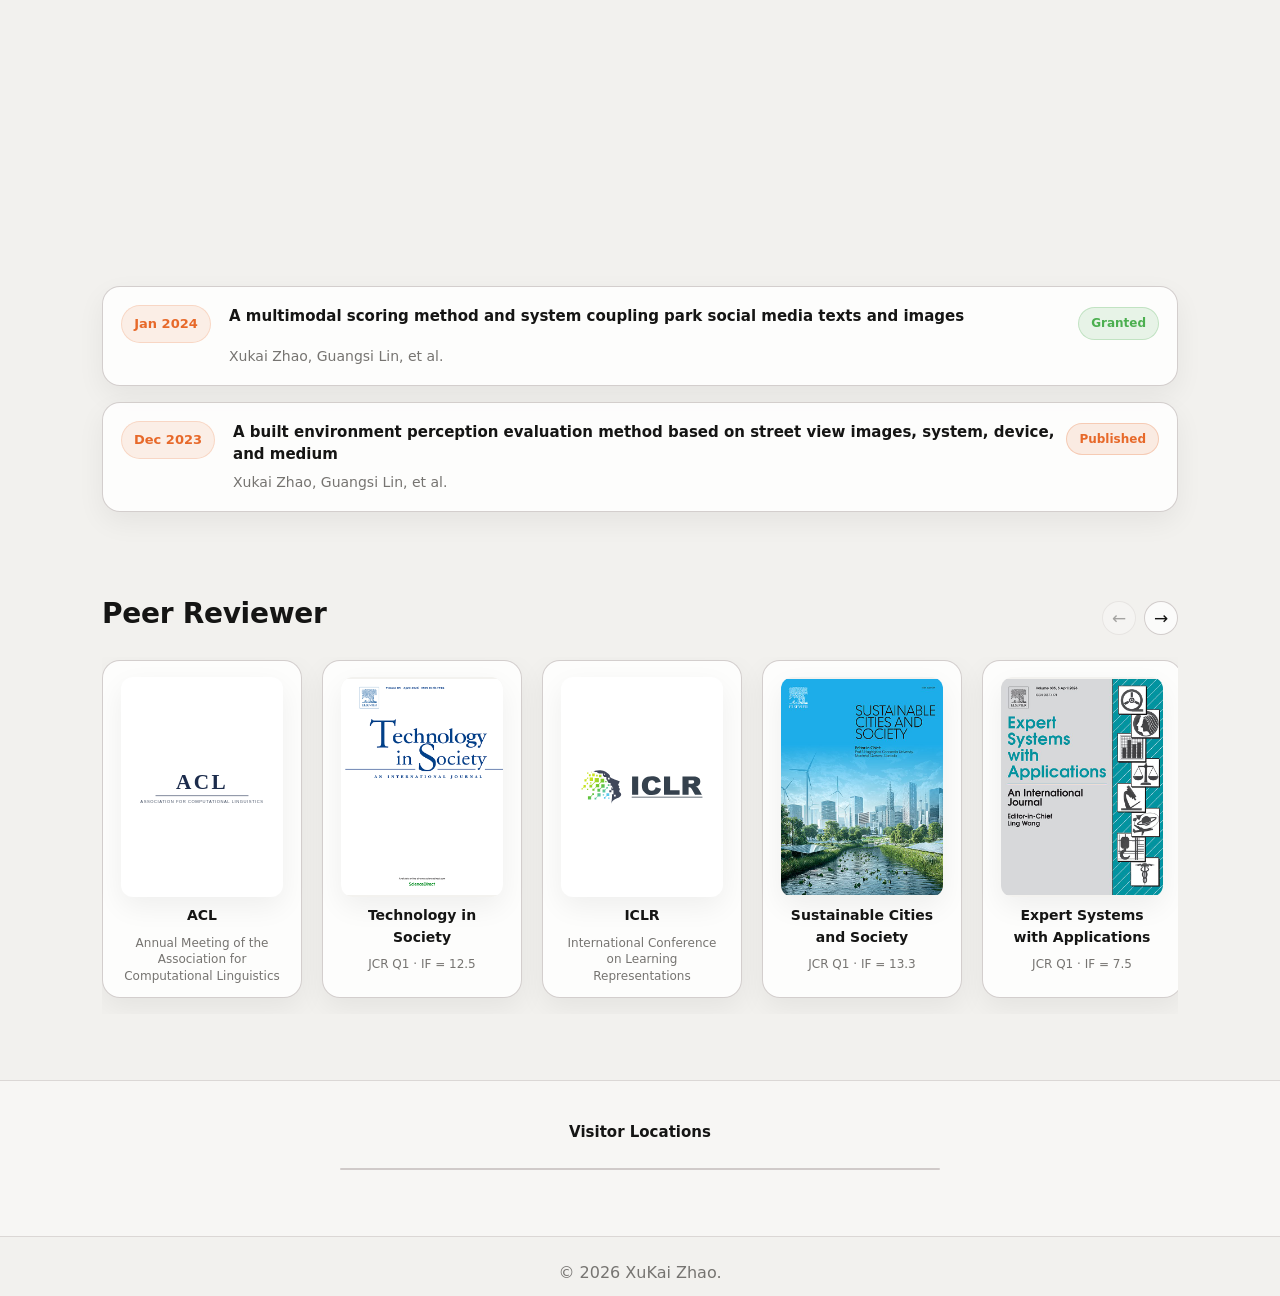
==== commit aacaa789: "Update site: scholar metrics (619 citations, h-index 14), new npj Digital Medicine paper (MultiMed-R" ====
--- a/index.html
+++ b/index.html
@@ -55,7 +55,7 @@
             <a class="btn ghost" href="https://scholar.google.com/citations?user=Ko8zceoAAAAJ&amp;hl=zh-CN&amp;oi=ao" target="_blank" rel="noopener">Google Scholar</a>
           </div>
 
-        <p class="scholar-inline muted reveal" aria-label="Google Scholar: 579 citations, h-index 13, i10-index 15"><span><strong id="scholarCitations">579</strong> citations</span><span class="metric-separator" aria-hidden="true">·</span><span>h-index <strong id="scholarH">13</strong></span><span class="metric-separator" aria-hidden="true">·</span><span>i10-index <strong id="scholarI10">15</strong></span></p>
+        <p class="scholar-inline muted reveal" aria-label="Google Scholar: 619 citations, h-index 14, i10-index 15"><span><strong id="scholarCitations">619</strong> citations</span><span class="metric-separator" aria-hidden="true">·</span><span>h-index <strong id="scholarH">14</strong></span><span class="metric-separator" aria-hidden="true">·</span><span>i10-index <strong id="scholarI10">15</strong></span></p>
 </div>
 
         <div class="hero-media reveal">
@@ -240,7 +240,7 @@
         </div>
 
         <div class="paper-grid" id="paperGrid">
-<article class="paper-card reveal" data-category="Urban Big Data" data-year="2026" data-search="Divergent trajectories of vertical urbanization across the Global North and South Ongoing research Work in progress 全球超高层 高层建筑 城市大数据 南北差异 Vertical urbanization Global North–South 149 cities" id="paper-vertical-urbanization">
+<article class="paper-card reveal" data-category="Urban Big Data" data-year="2026" data-search="Divergent trajectories of vertical urbanization across the Global North and South Xukai Zhao, et al. Work in progress 全球超高层 高层建筑 城市大数据 南北差异 Vertical urbanization Global North–South 149 cities" id="paper-vertical-urbanization">
       <div class="paper-media paper-media-padded paper-media-cropped">
         <a href="assets/figures/vertical-urbanization.png" target="_blank" rel="noopener" class="paper-figure-link" aria-label="View research figure: Divergent trajectories of vertical urbanization across the Global North and South"><span class="paper-crop-frame"><span class="paper-crop-viewport"><img src="assets/papers/vertical-urbanization.webp" alt="Vertical urbanization research figure preview — first three rows" loading="lazy" decoding="async">
       </span></span><span class="figure-hint" aria-hidden="true">View figure ↗</span></a>
@@ -253,7 +253,7 @@
           <div class="paper-category">Urban Big Data</div>
         </div>
         <h3 class="paper-title">Divergent trajectories of vertical urbanization across the Global North and South</h3>
-        <p class="paper-authors">Ongoing research</p>
+        <p class="paper-authors"><strong>Xukai Zhao</strong>, et al.</p>
         <div class="tag-row">
 <span class="tag">Vertical urbanization</span><span class="tag">Global North–South</span><span class="tag">149 cities</span>
 </div>
@@ -264,9 +264,9 @@
       </div>
     </article>
 
-<article class="paper-card reveal" data-category="Urban Big Data" data-year="2026" data-search="Heritage attention across 142 Chinese cities Ongoing research · Working title Work in progress 遗产 城市大数据 评论关注 城市层级 头部长尾 Heritage Urban hierarchy Longitudinal data" id="paper-heritage-attention">
+<article class="paper-card reveal" data-category="Urban Big Data" data-year="2026" data-search="Heritage attention across 143 Chinese cities Xukai Zhao, et al. Work in progress 遗产 城市大数据 评论关注 城市层级 头部长尾 Heritage Urban hierarchy Longitudinal data" id="paper-heritage-attention">
       <div class="paper-media paper-media-padded">
-        <a href="assets/figures/heritage-attention.png" target="_blank" rel="noopener" class="paper-figure-link" aria-label="View research figure: Heritage attention across 142 Chinese cities"><img src="assets/papers/heritage-attention.webp" alt="Research figure for Heritage attention across 142 Chinese cities" loading="lazy" decoding="async">
+        <a href="assets/figures/heritage-attention.png" target="_blank" rel="noopener" class="paper-figure-link" aria-label="View research figure: Heritage attention across 143 Chinese cities"><img src="assets/papers/heritage-attention.webp" alt="Research figure for Heritage attention across 143 Chinese cities" loading="lazy" decoding="async">
       <span class="figure-hint" aria-hidden="true">View figure ↗</span></a>
 </div>
       <div class="paper-body">
@@ -276,14 +276,14 @@
 </div>
           <div class="paper-category">Urban Big Data</div>
         </div>
-        <h3 class="paper-title">Heritage attention across 142 Chinese cities</h3>
-        <p class="paper-authors">Ongoing research · Working title</p>
+        <h3 class="paper-title">Heritage attention across 143 Chinese cities</h3>
+        <p class="paper-authors"><strong>Xukai Zhao</strong>, et al.</p>
         <div class="tag-row">
 <span class="tag">Heritage</span><span class="tag">Urban hierarchy</span><span class="tag">Longitudinal data</span>
 </div>
         <details class="paper-details">
           <summary>Project summary</summary>
-          <p class="paper-abstract">This ongoing project traces review-based attention across 8,311 heritage records in 142 Chinese cities over 2015–2023. It examines how attention spreads between cities while concentrating within them, how leading cities and attractions change, and how spatial location and prior review activity relate to later positions. Review shares represent attention within the platform sample.</p>
+          <p class="paper-abstract">This ongoing project traces review-based attention across 8,311 heritage records in 143 Chinese cities over 2015–2023. It examines how attention spreads between cities while concentrating within them, how leading cities and attractions change, and how spatial location and prior review activity relate to later positions. Review shares represent attention within the platform sample.</p>
         </details>
       </div>
     </article>
@@ -342,6 +342,35 @@
         <details class="paper-details">
           <summary>Abstract</summary>
           <p class="paper-abstract">Effective tourism management requires understanding how attraction attributes and supporting factors shape tourists’ perceived attractiveness and how these translate into visitation. This study develops a tourist-centered framework using 610,136 reviews across 2,128 heritage attractions in 143 Chinese cities. An LLM pipeline measures perceived attractiveness, review volume proxies visitation, and XGBoost with SHAP identifies influencing factors. The results reveal a multi-core spatial structure, a polarized long-tail distribution of visitation, and different roles for official designation, visual quality, ticket pricing, perceived cultural values, accessibility, and spatial agglomeration.</p>
+        </details>
+      </div>
+    </article>
+
+<article class="paper-card reveal" data-category="Agent and RAG" data-year="2026" data-search="MultiMed-RAG: Leveraging Multi-Source Knowledge and Agent Collaboration for Medical Tasks Yuxing Lu, Sin Yee Goi, Xukai Zhao, et al. npj Digital Medicine 医学 多智能体 知识图谱 检索 Multi-agent RAG Medical knowledge Evidence grounding" id="paper-multimed-rag">
+      <div class="paper-media paper-media-padded">
+        <a href="assets/papers/2026_multimed_rag.png" target="_blank" rel="noopener" class="paper-figure-link" aria-label="View research figure: MultiMed-RAG: Leveraging Multi-Source Knowledge and Agent Collaboration for Medical Tasks"><img src="assets/papers/2026_multimed_rag.webp" alt="Research figure for MultiMed-RAG: Leveraging Multi-Source Knowledge and Agent Collaboration for Medical Tasks" loading="lazy" decoding="async">
+      <span class="figure-hint" aria-hidden="true">View figure ↗</span></a>
+</div>
+      <div class="paper-body">
+        <div class="paper-top">
+          <div class="paper-meta">
+<span class="paper-date">Aug 2026</span> · <span class="paper-venue">npj Digital Medicine (IF=15.1)</span>
+</div>
+          <div class="paper-category">Agent and RAG</div>
+        </div>
+        <h3 class="paper-title">
+<a href="assets/pdfs/multimed-rag.pdf" target="_blank" rel="noopener" aria-label="MultiMed-RAG: Leveraging Multi-Source Knowledge and Agent Collaboration for Medical Tasks — open PDF">MultiMed-RAG: Leveraging Multi-Source Knowledge and Agent Collaboration for Medical Tasks</a>
+</h3>
+        <div class="paper-author-row">
+<p class="paper-authors">Yuxing Lu, Sin Yee Goi, <strong>Xukai Zhao</strong>, et al.</p>
+        <div class="paper-file-links"><a href="assets/pdfs/multimed-rag.pdf" target="_blank" rel="noopener">PDF ↗</a></div>
+</div>
+<div class="tag-row">
+<span class="tag">Multi-agent</span><span class="tag">Medical RAG</span><span class="tag">Knowledge graph</span><span class="tag">Evidence grounding</span>
+</div>
+        <details class="paper-details">
+          <summary>Abstract</summary>
+          <p class="paper-abstract">Medical artificial intelligence systems require comprehensive knowledge integration to provide safe and reliable clinical decision support; however, many existing single-source retrieval-augmented generation (RAG) approaches offer limited coverage and may introduce bias. Here, we present MultiMed-RAG, a multi-agent framework that synthesizes heterogeneous medical knowledge from structured graphs, curated textual databases, web resources, and LLM internal knowledge to generate evidence-grounded clinical responses. The framework orchestrates specialized agents that decompose complex queries, dynamically select optimal knowledge sources, validate retrieved evidence against safety and accuracy criteria, and generate responses with transparent source attribution. Across nine medical benchmarks spanning diverse tasks, MultiMed-RAG achieves state-of-the-art performance, demonstrating consistent improvements of 4–7% over direct generation and 2–4% over existing RAG methods. Qualitative evaluation further indicates superior adherence to clinical safety, trustworthiness, actionability, and responsibility (STAR) principles. By addressing key challenges of knowledge heterogeneity, query complexity, and evidence transparency, MultiMed-RAG establishes a principled pathway toward trustworthy AI-assisted clinical decision support systems.</p>
         </details>
       </div>
     </article>
@@ -983,6 +1012,14 @@
               <li class="timeline-item" data-year="2026">
 <div class="timeline-marker"><span class="timeline-dot"></span></div>
 <div class="timeline-content">
+<div class="timeline-date">Nov 2026</div>
+<div class="timeline-title">AACL-IJCNLP 2026</div>
+<div class="timeline-note muted">Zhuhai, China</div>
+</div>
+</li>
+<li class="timeline-item" data-year="2026">
+<div class="timeline-marker"><span class="timeline-dot"></span></div>
+<div class="timeline-content">
 <div class="timeline-date">Oct 2026</div>
 <div class="timeline-title">2026 International Forum on Urbanism</div>
 <div class="timeline-note muted">Beijing, China</div>
@@ -1248,6 +1285,11 @@
 </div>
 
         <div class="reviewer-list-horizontal" id="reviewerList">
+          <div class="reviewer-item reveal">
+<div class="reviewer-journal-cover logo-cover"><img src="assets/journals/acl.svg" alt="ACL official logo" loading="lazy"></div>
+<div class="reviewer-journal-name">ACL</div>
+<div class="reviewer-journal-meta">Annual Meeting of the Association for Computational Linguistics</div>
+</div>
         <!-- <div class="reviewer-item reveal hover-lift">
             <div class="reviewer-journal-cover">
               <img src="assets/journals/Journal of Environmental Engineering and Landscape Managemen.png" alt="Journal of Environmental Engineering and Landscape Management journal cover" loading="lazy">
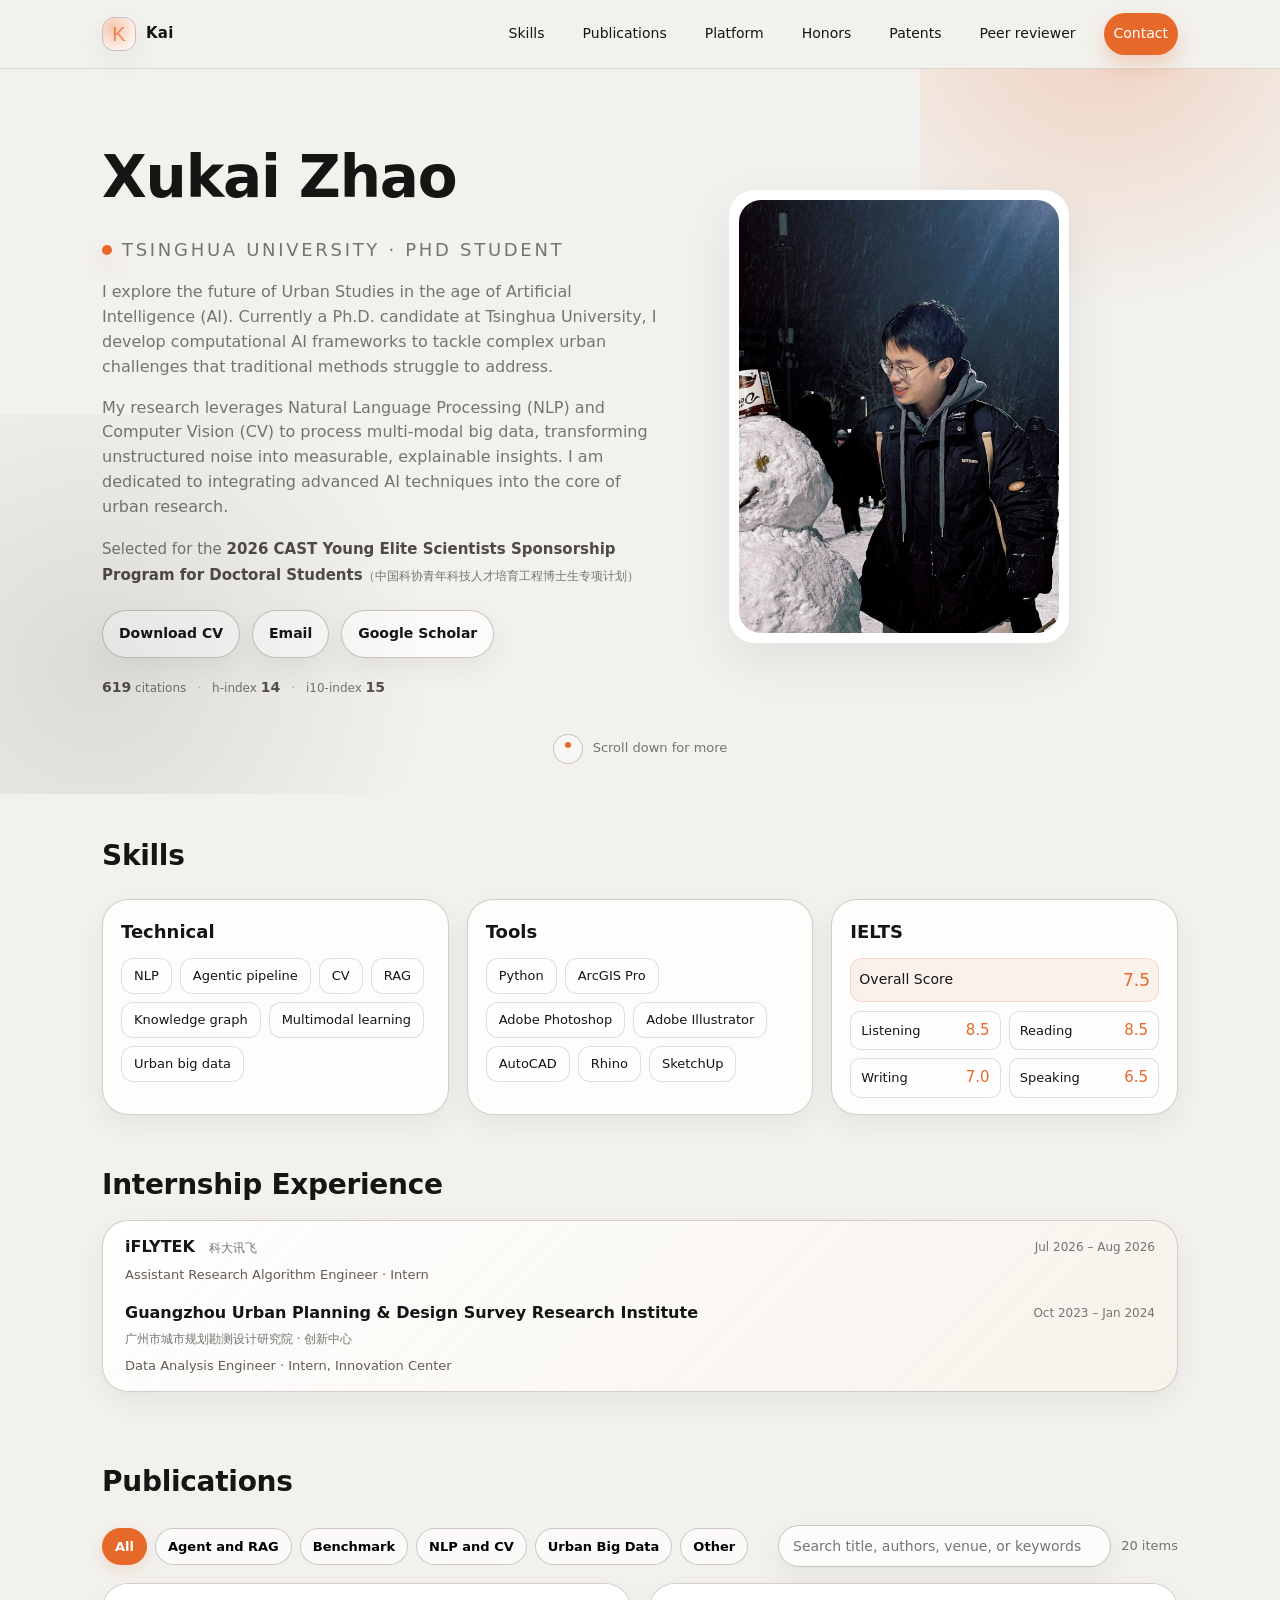
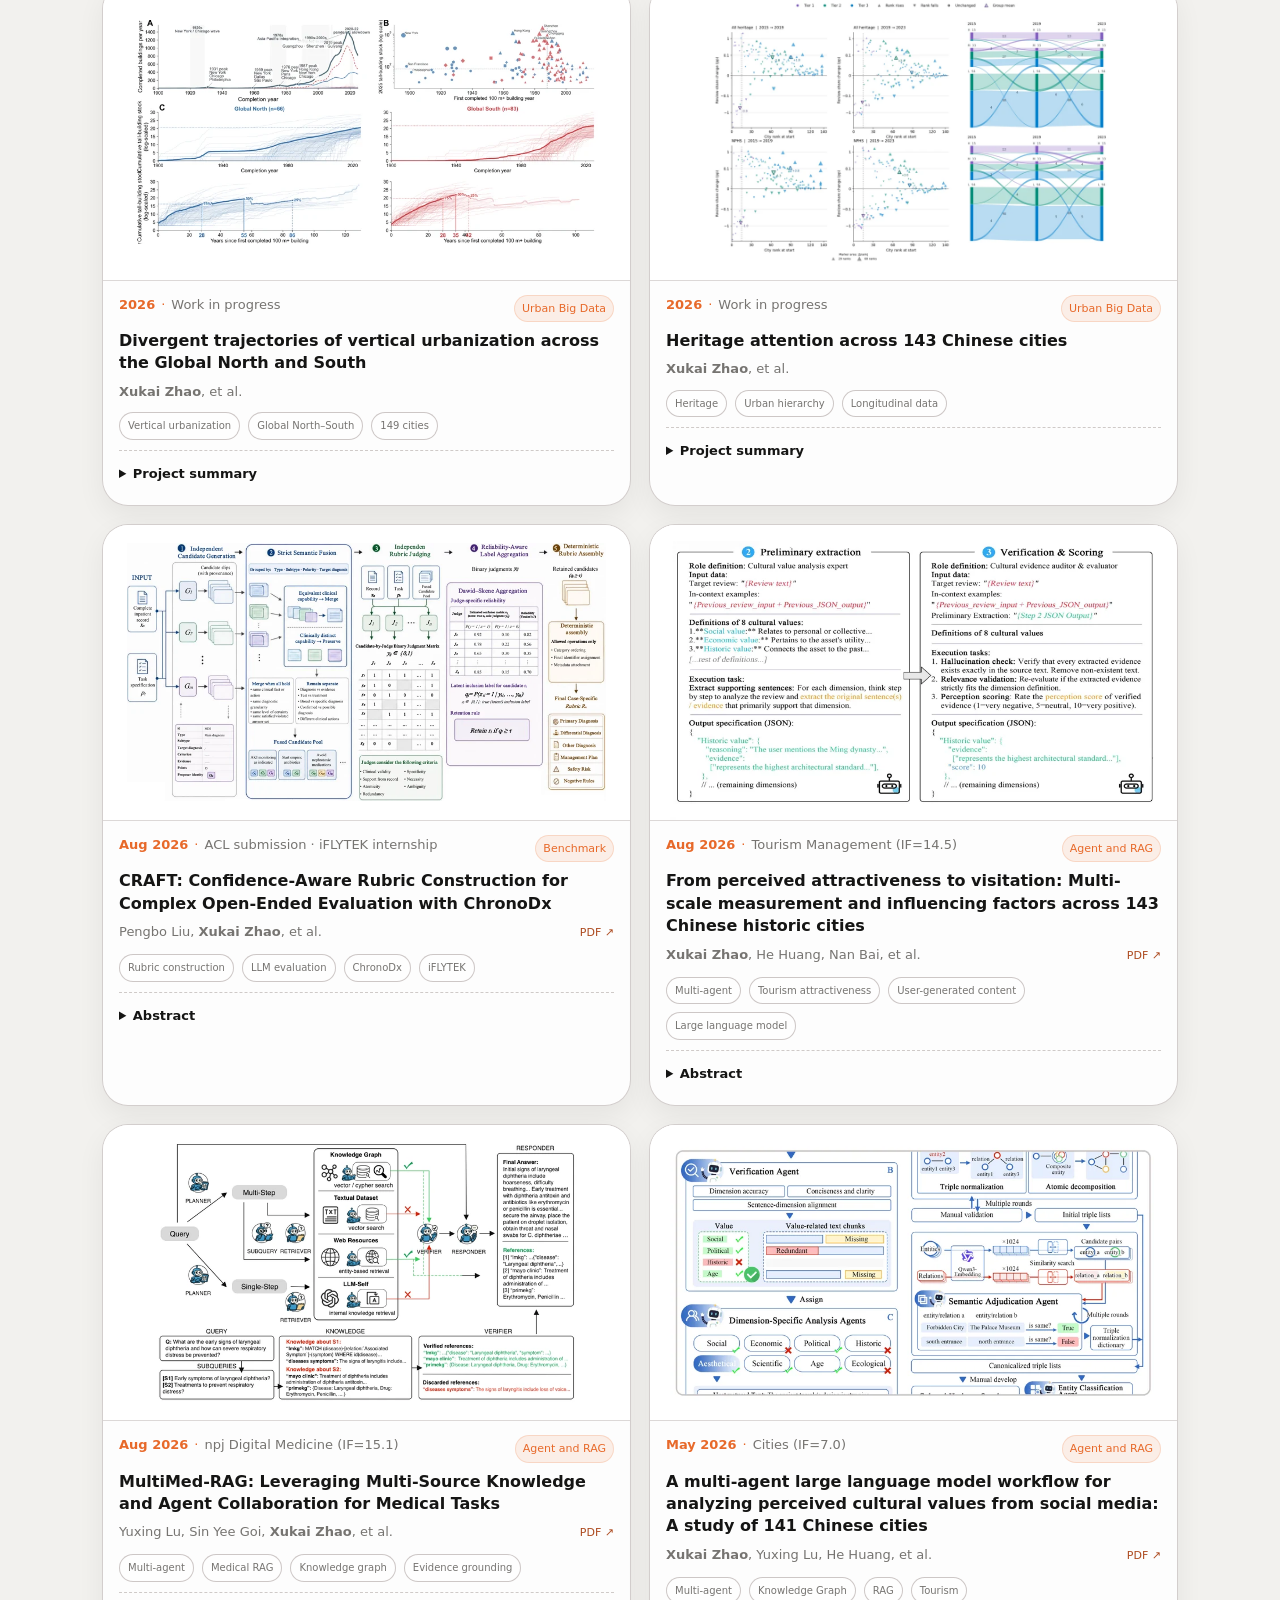
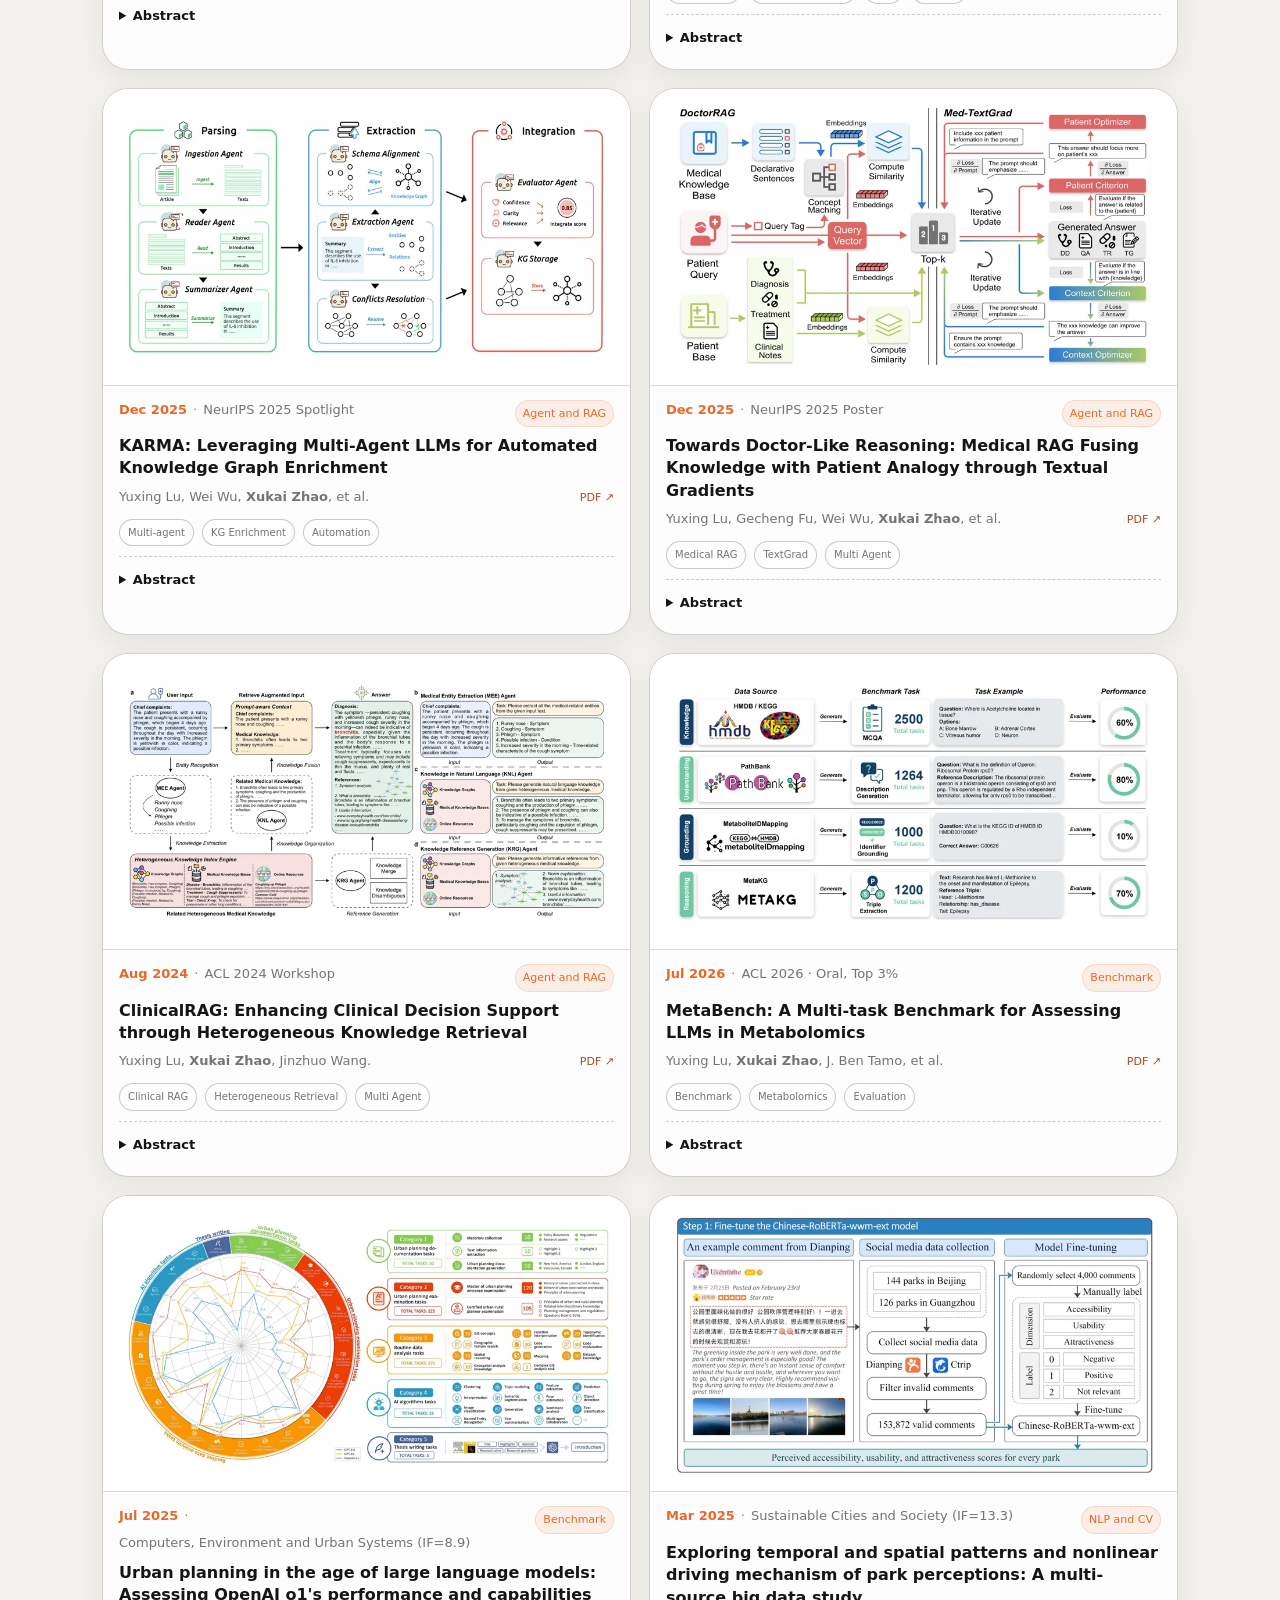
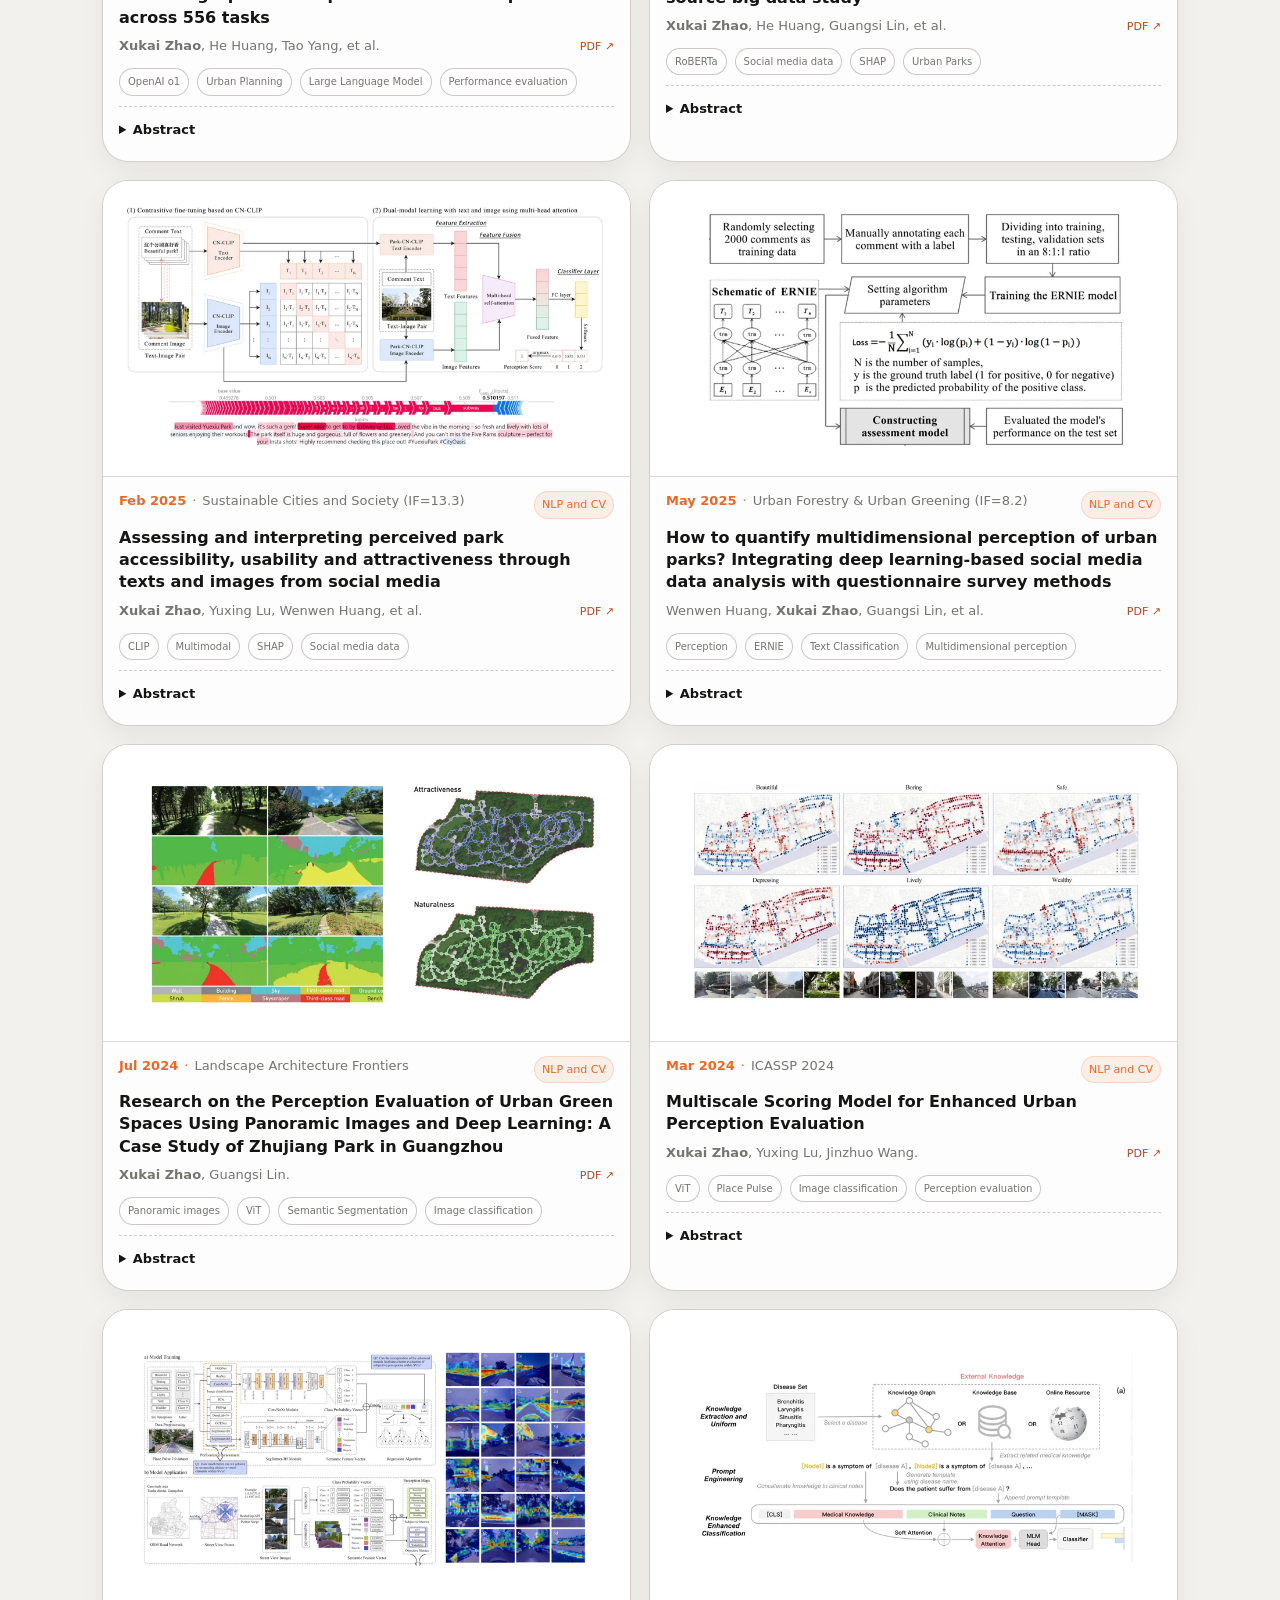
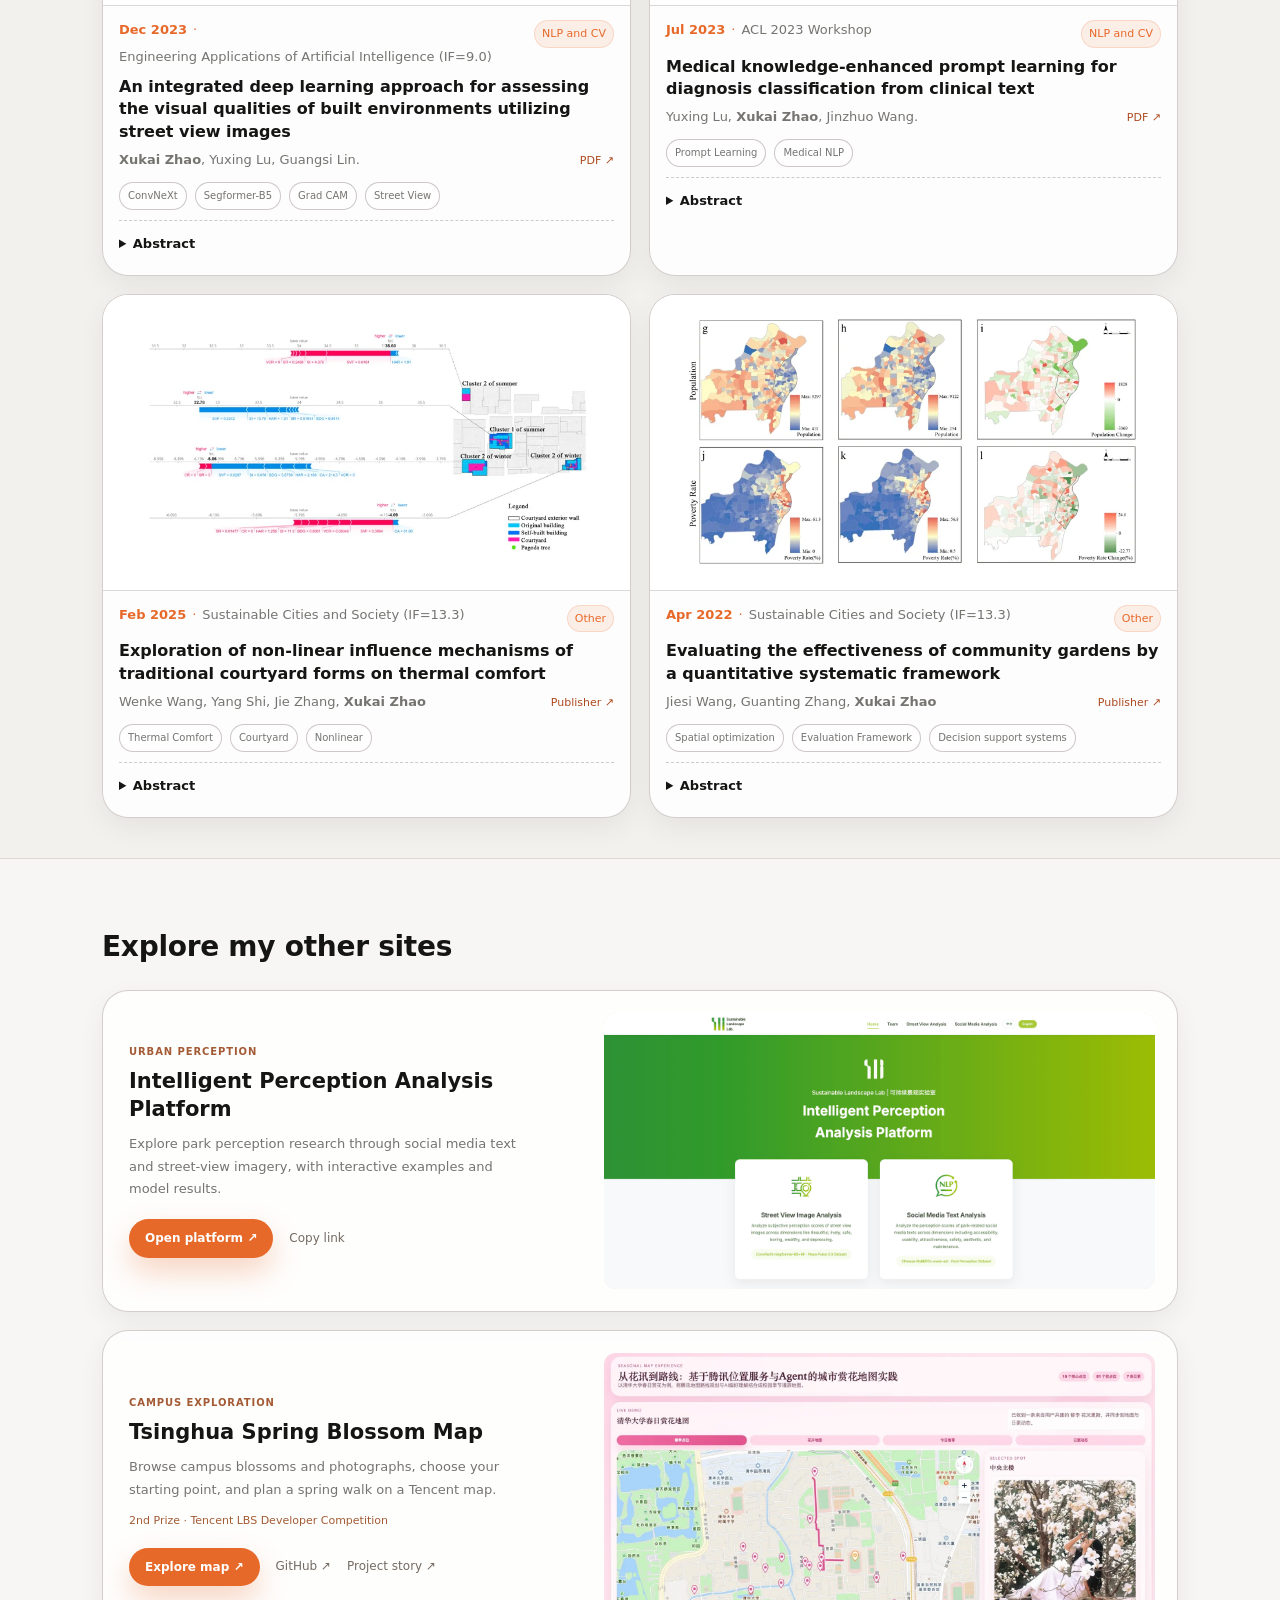
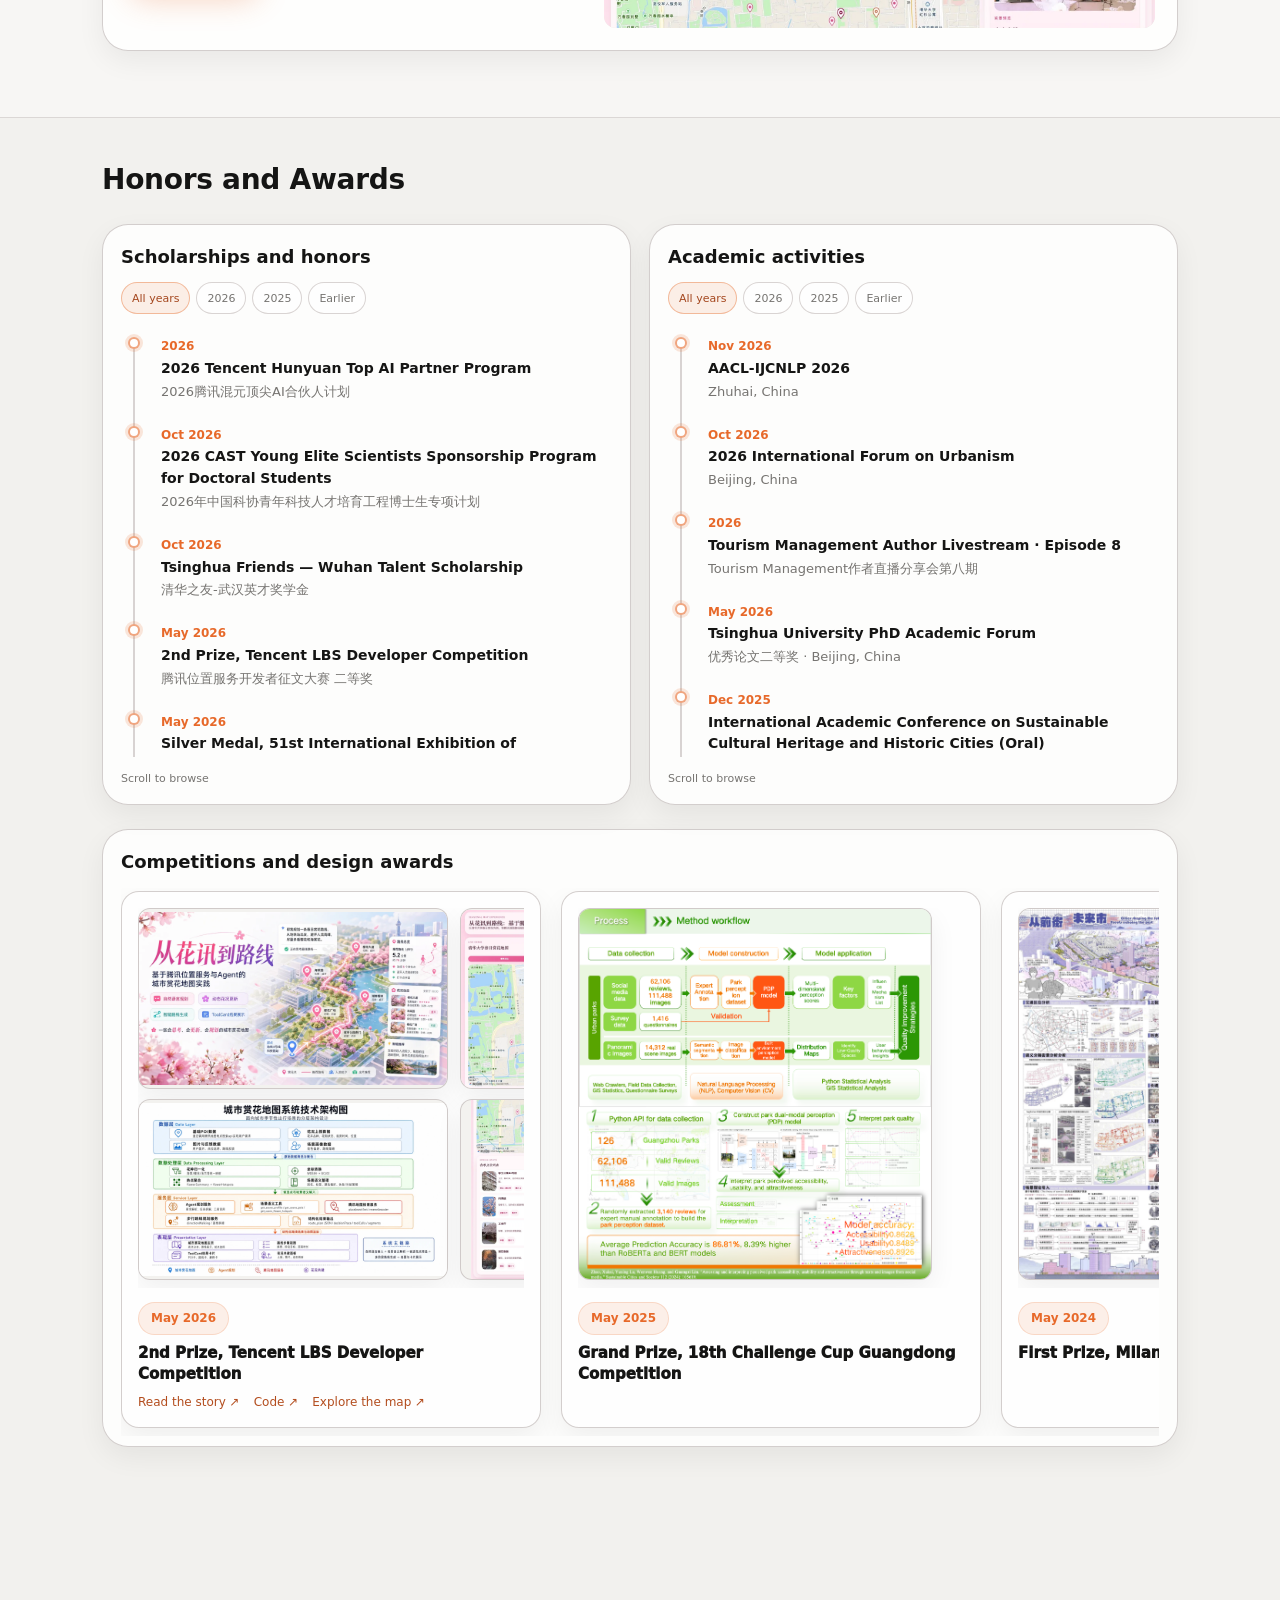
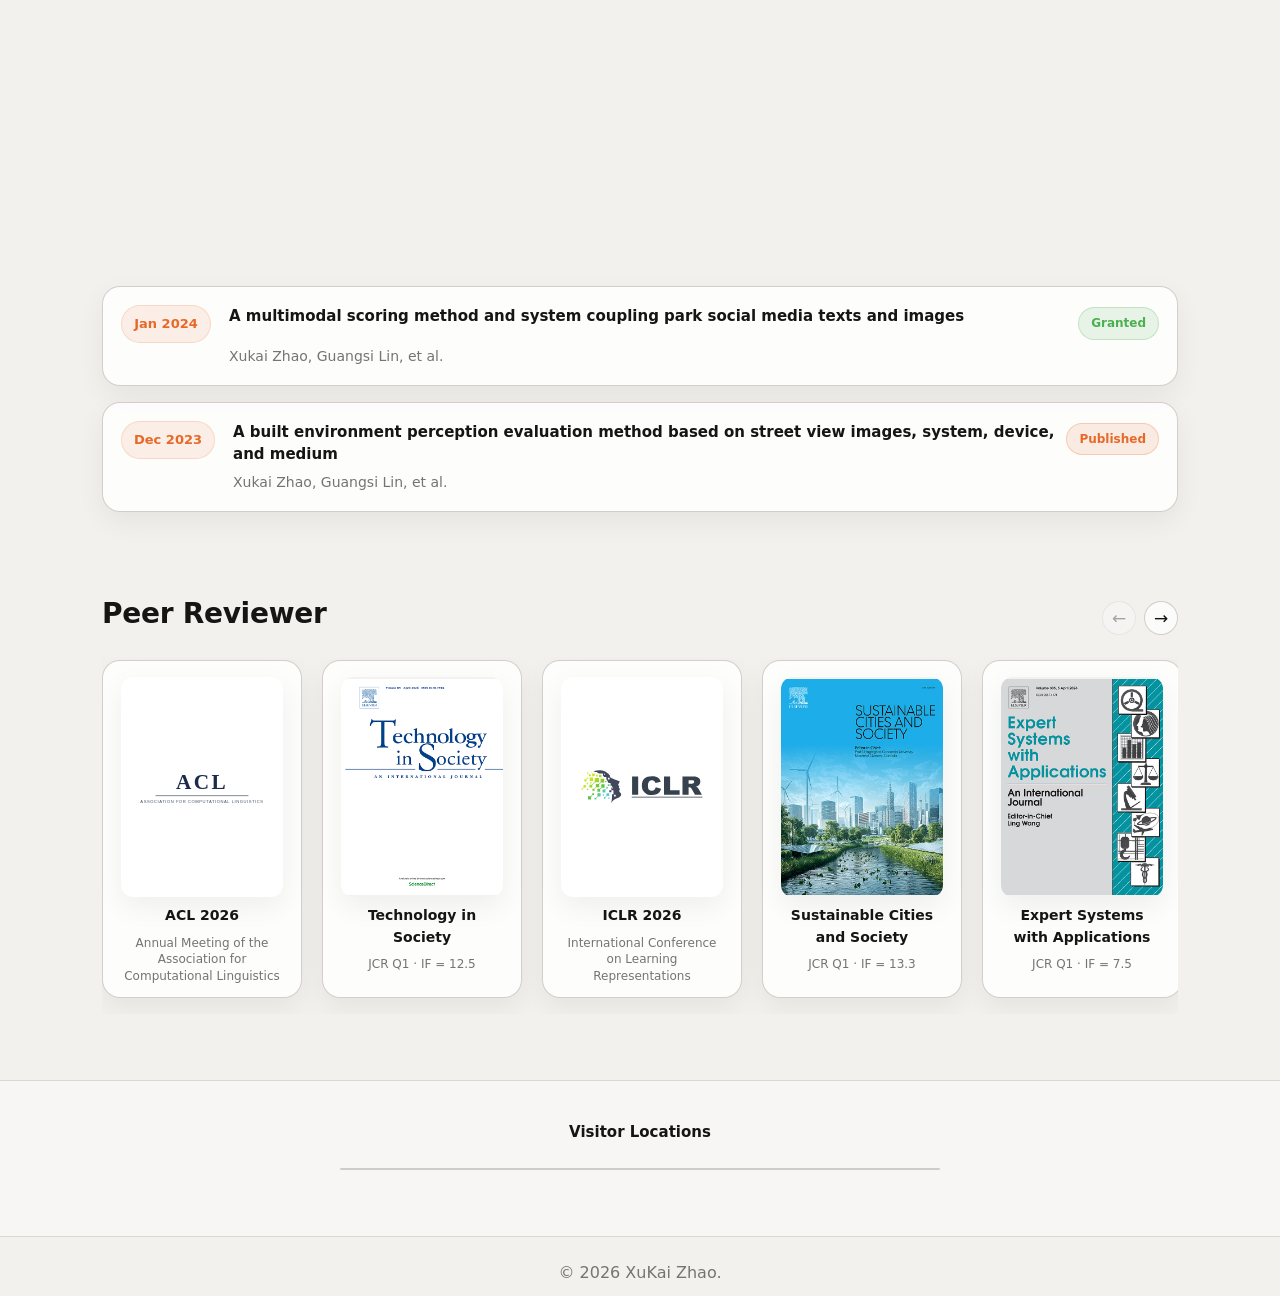
==== commit b5d28dc3: "Update heritage project summary wording, mark ACL 2026 and ICLR 2026 as reviewer venues, and refresh" ====
--- a/index.html
+++ b/index.html
@@ -283,7 +283,7 @@
 </div>
         <details class="paper-details">
           <summary>Project summary</summary>
-          <p class="paper-abstract">This ongoing project traces review-based attention across 8,311 heritage records in 143 Chinese cities over 2015–2023. It examines how attention spreads between cities while concentrating within them, how leading cities and attractions change, and how spatial location and prior review activity relate to later positions. Review shares represent attention within the platform sample.</p>
+          <p class="paper-abstract">This ongoing project traces three million review-based attention across 8,311 heritage in 143 Chinese cities over 2015–2023. It examines how attention spreads between cities while concentrating within them, how leading cities and attractions change, and how spatial location and prior review activity relate to later positions. Review shares represent attention within the platform sample.</p>
         </details>
       </div>
     </article>
@@ -1287,7 +1287,7 @@
         <div class="reviewer-list-horizontal" id="reviewerList">
           <div class="reviewer-item reveal">
 <div class="reviewer-journal-cover logo-cover"><img src="assets/journals/acl.svg" alt="ACL official logo" loading="lazy"></div>
-<div class="reviewer-journal-name">ACL</div>
+<div class="reviewer-journal-name">ACL 2026</div>
 <div class="reviewer-journal-meta">Annual Meeting of the Association for Computational Linguistics</div>
 </div>
         <!-- <div class="reviewer-item reveal hover-lift">
@@ -1305,7 +1305,7 @@
           </div>
           <div class="reviewer-item reveal">
 <div class="reviewer-journal-cover logo-cover"><img src="assets/journals/iclr.svg" alt="ICLR official logo" loading="lazy"></div>
-<div class="reviewer-journal-name">ICLR</div>
+<div class="reviewer-journal-name">ICLR 2026</div>
 <div class="reviewer-journal-meta">International Conference on Learning Representations</div>
 </div>
 <div class="reviewer-item reveal">
